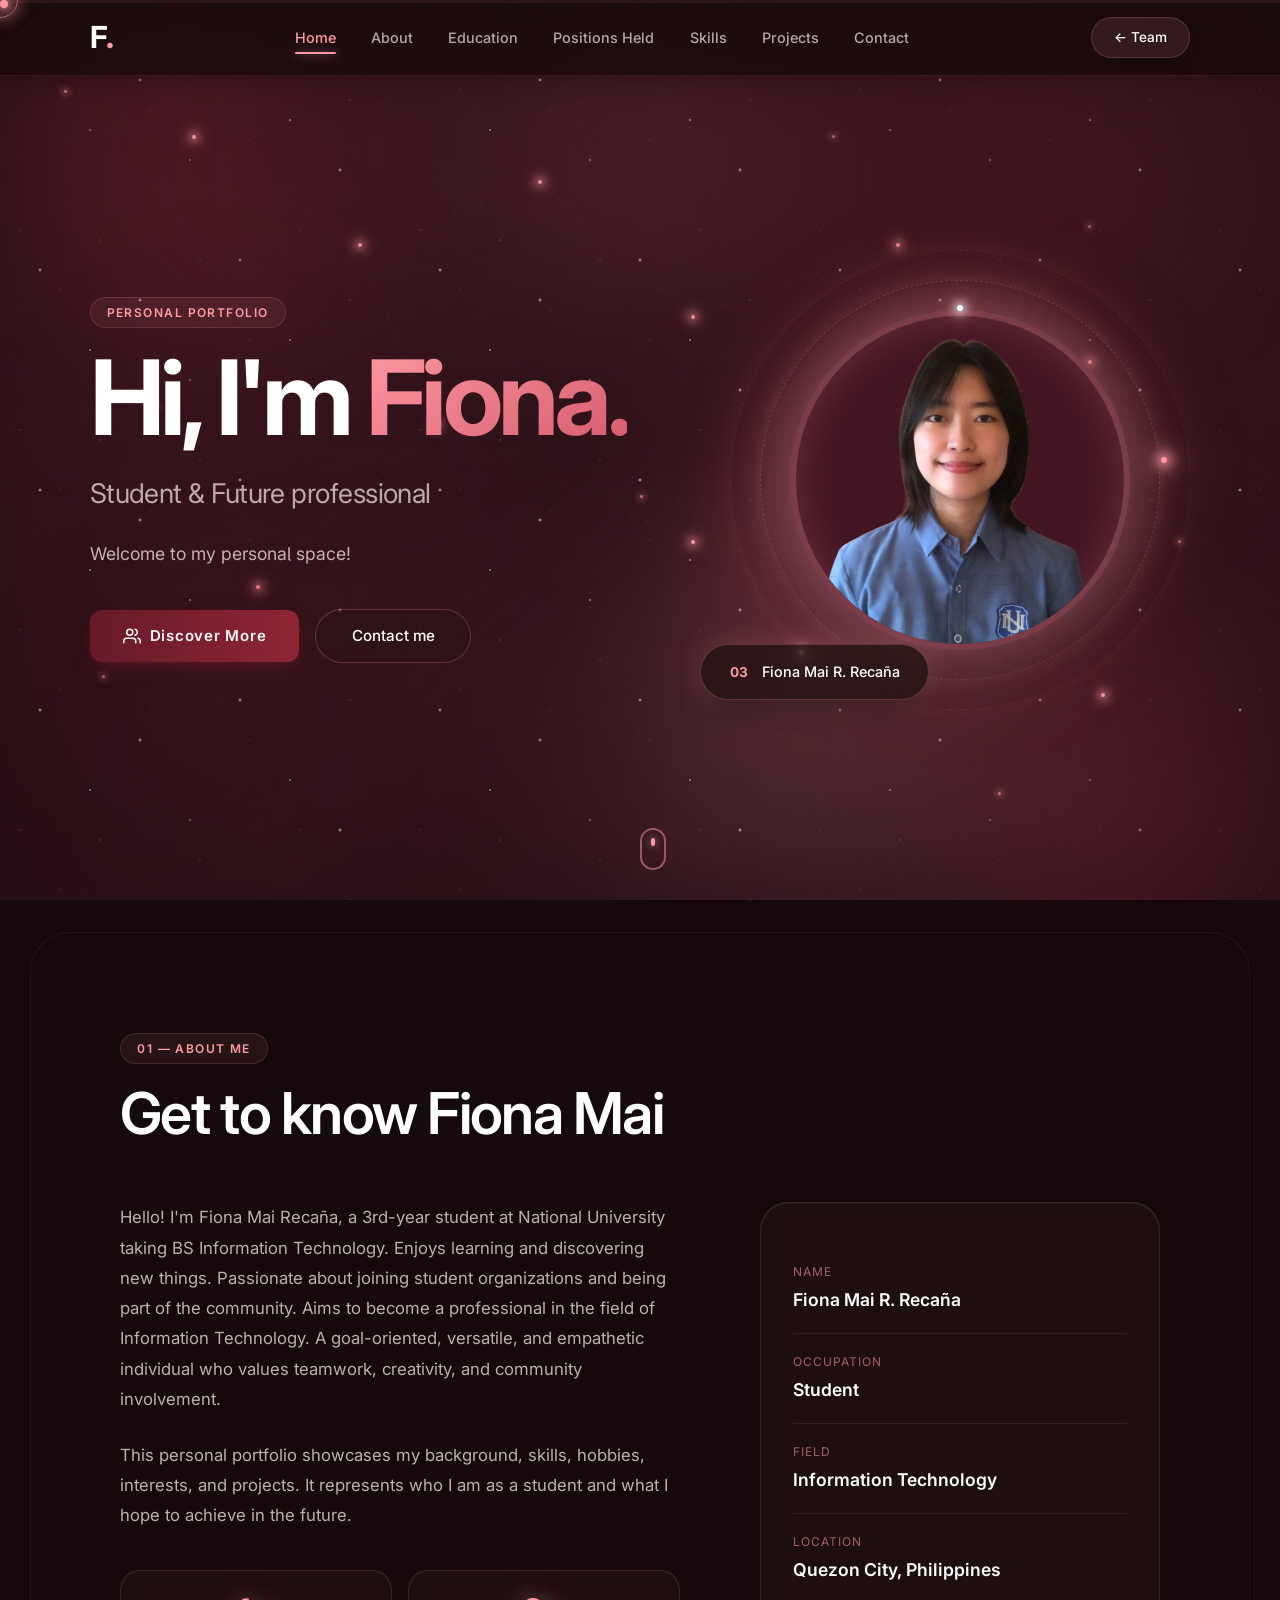
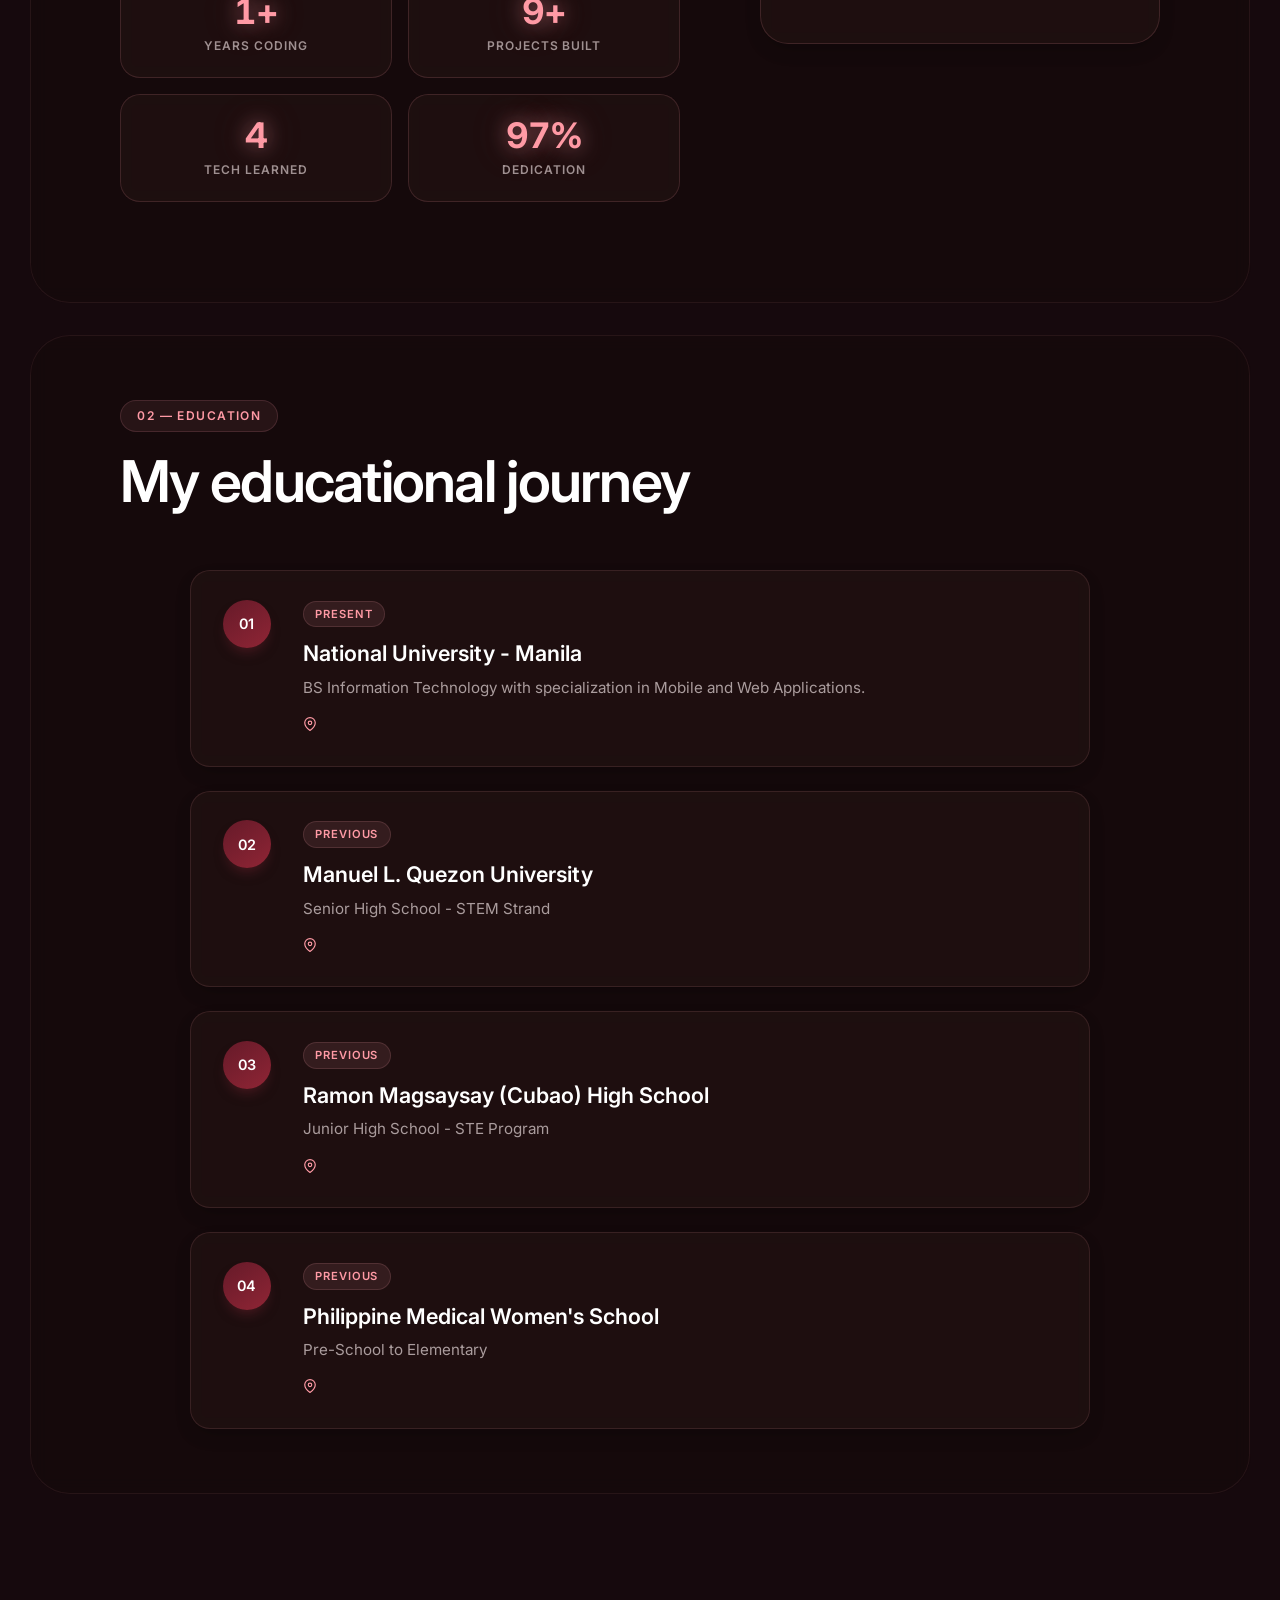
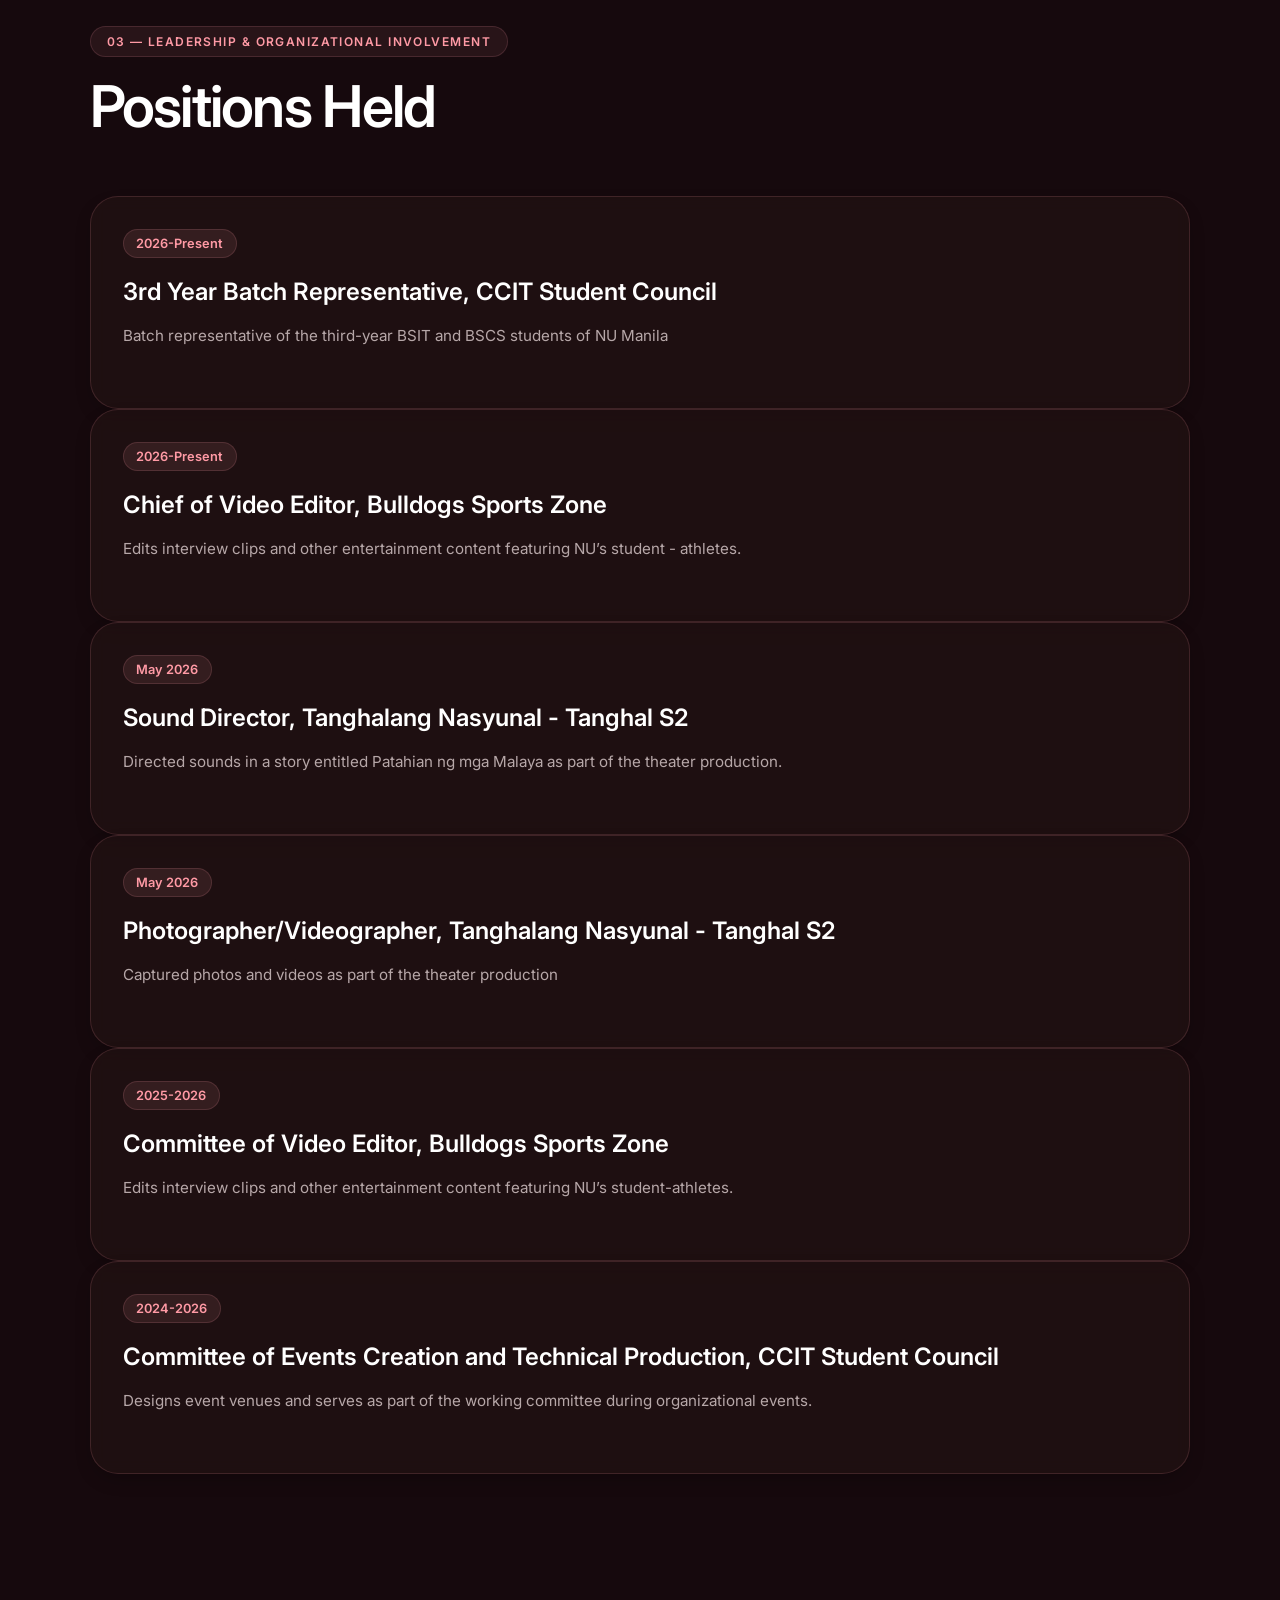
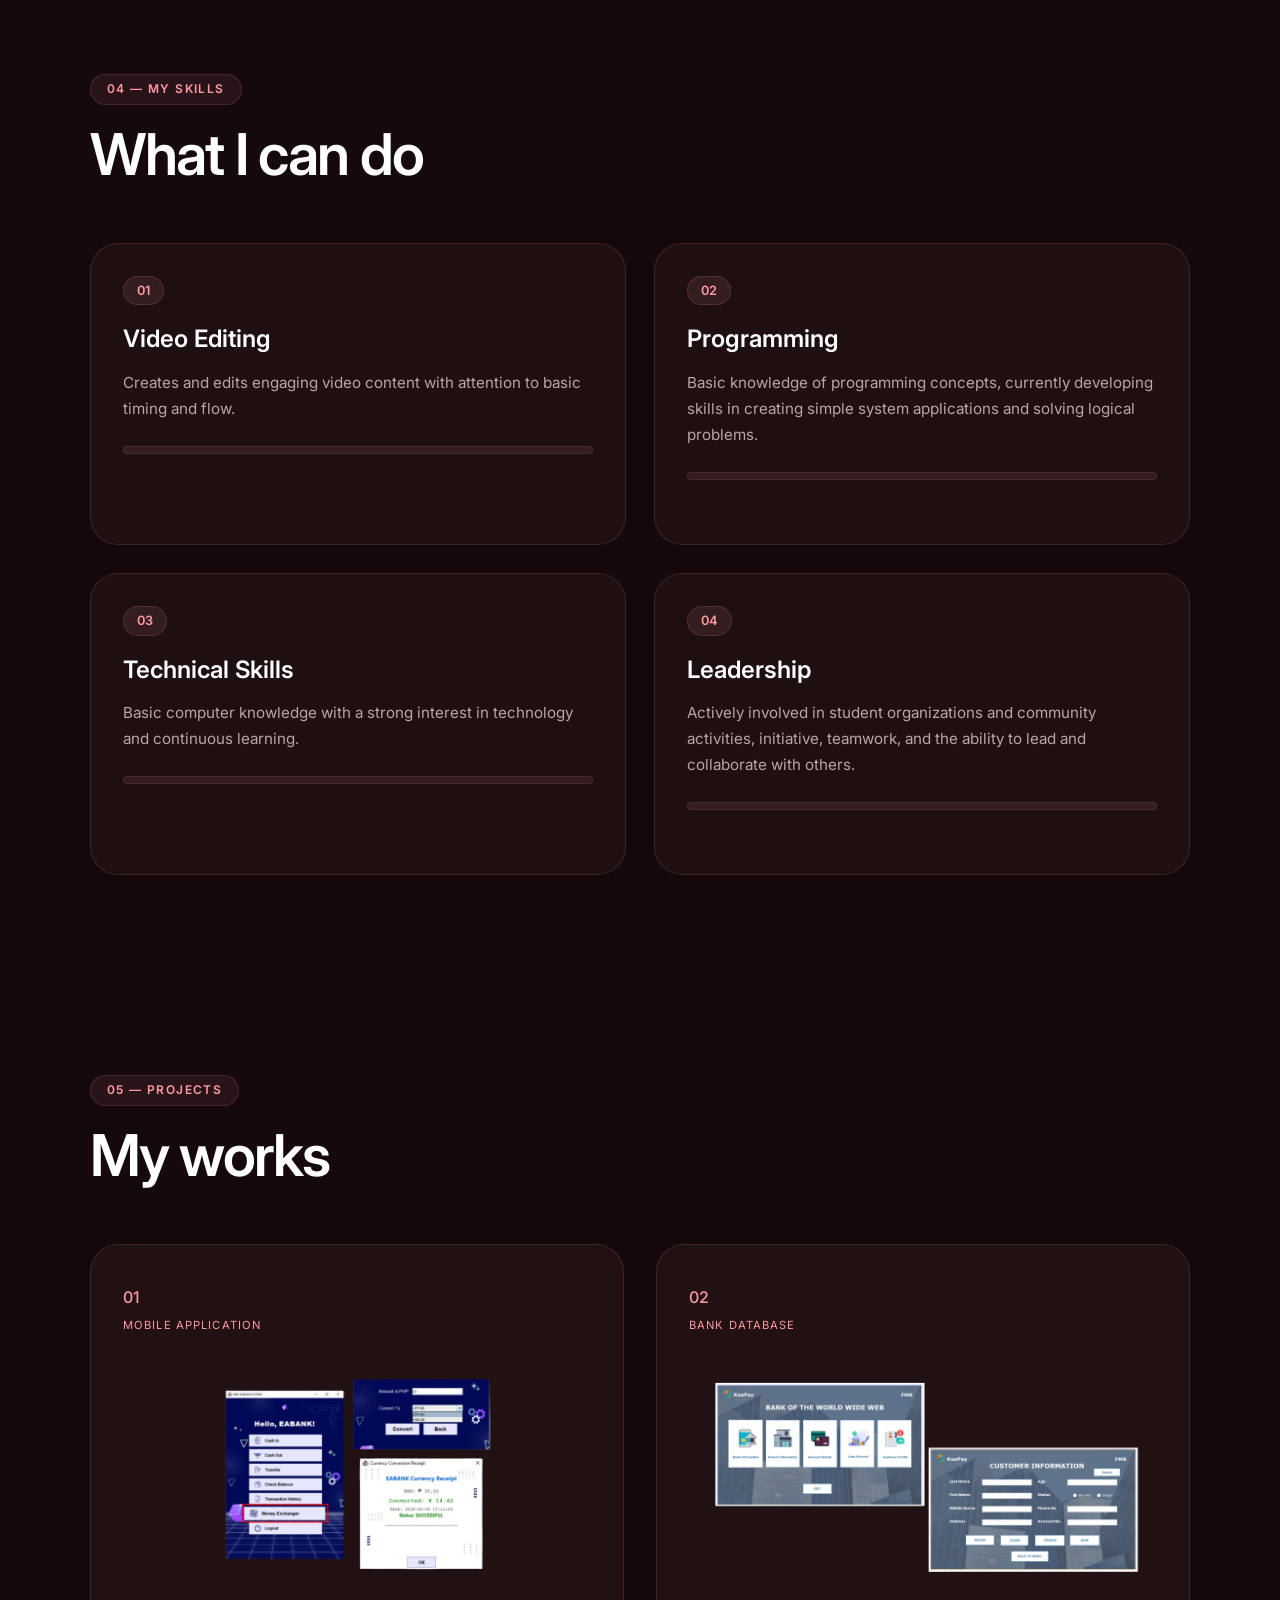
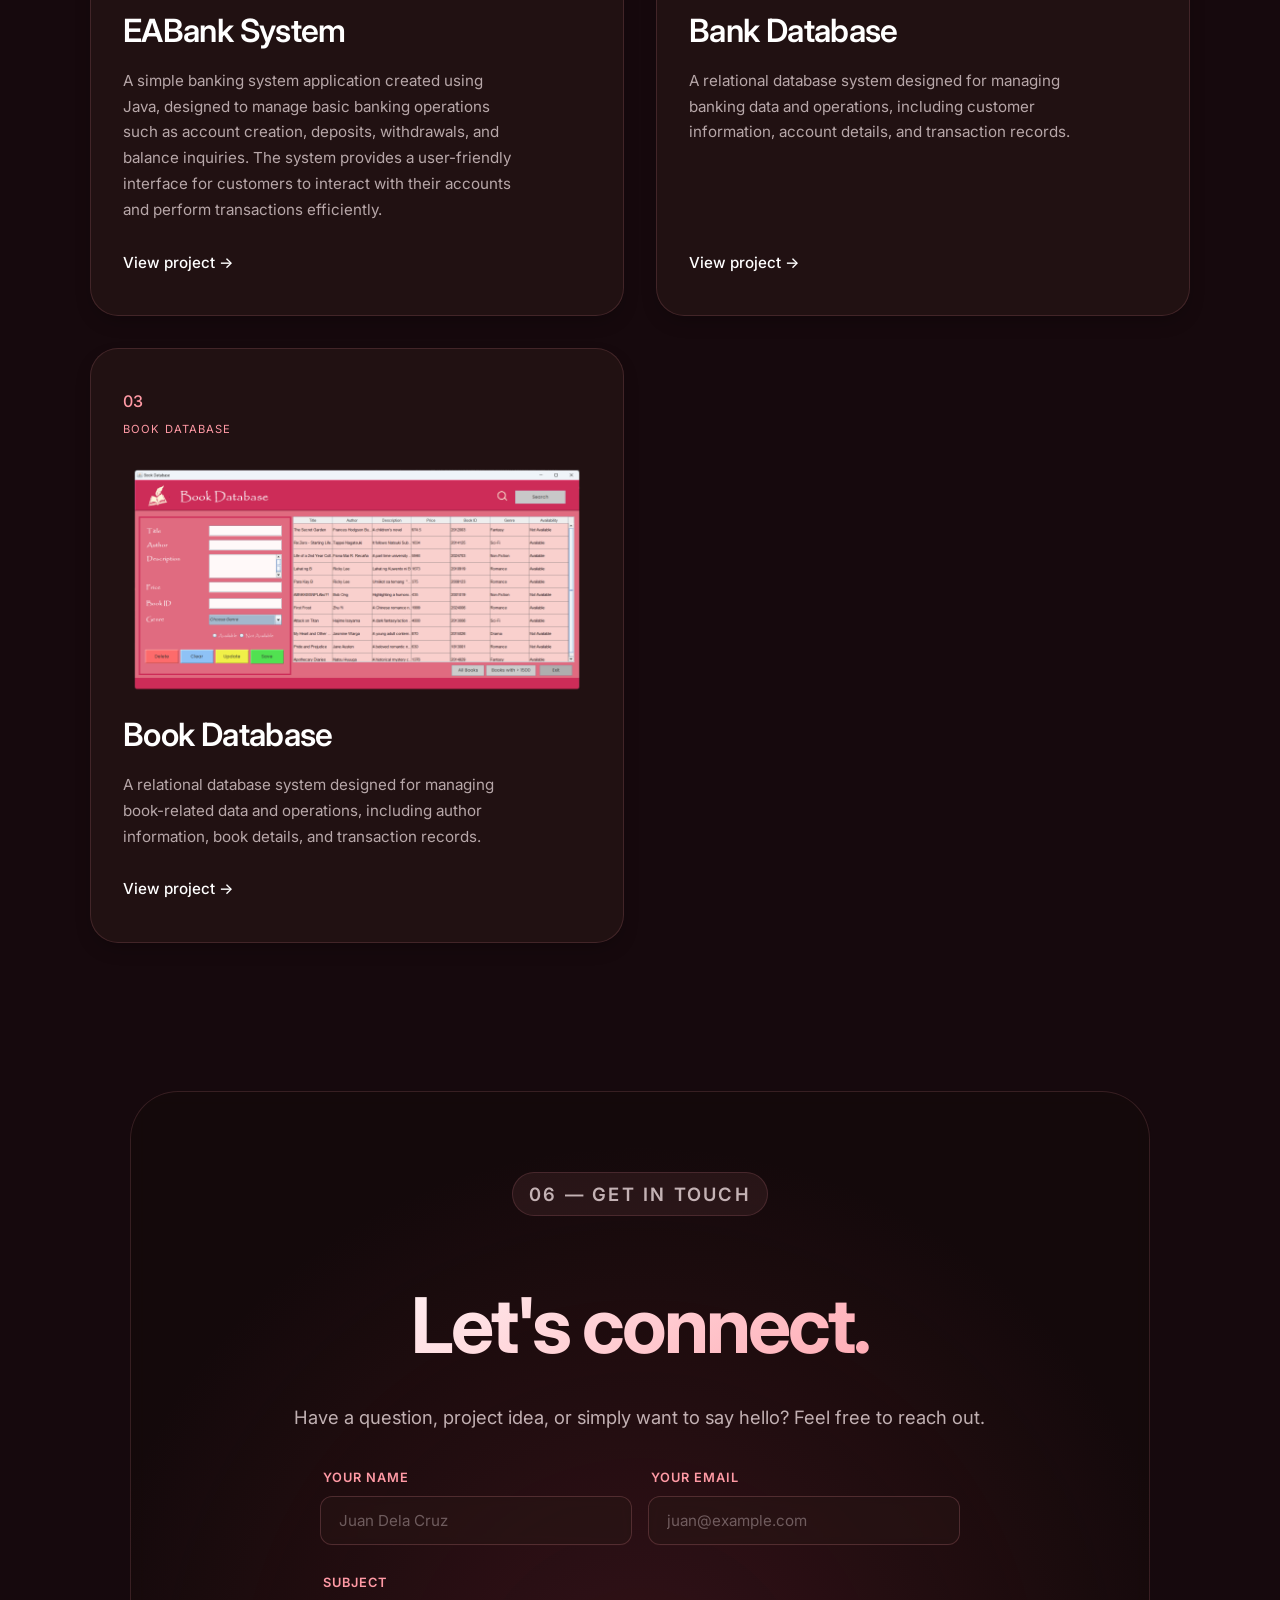
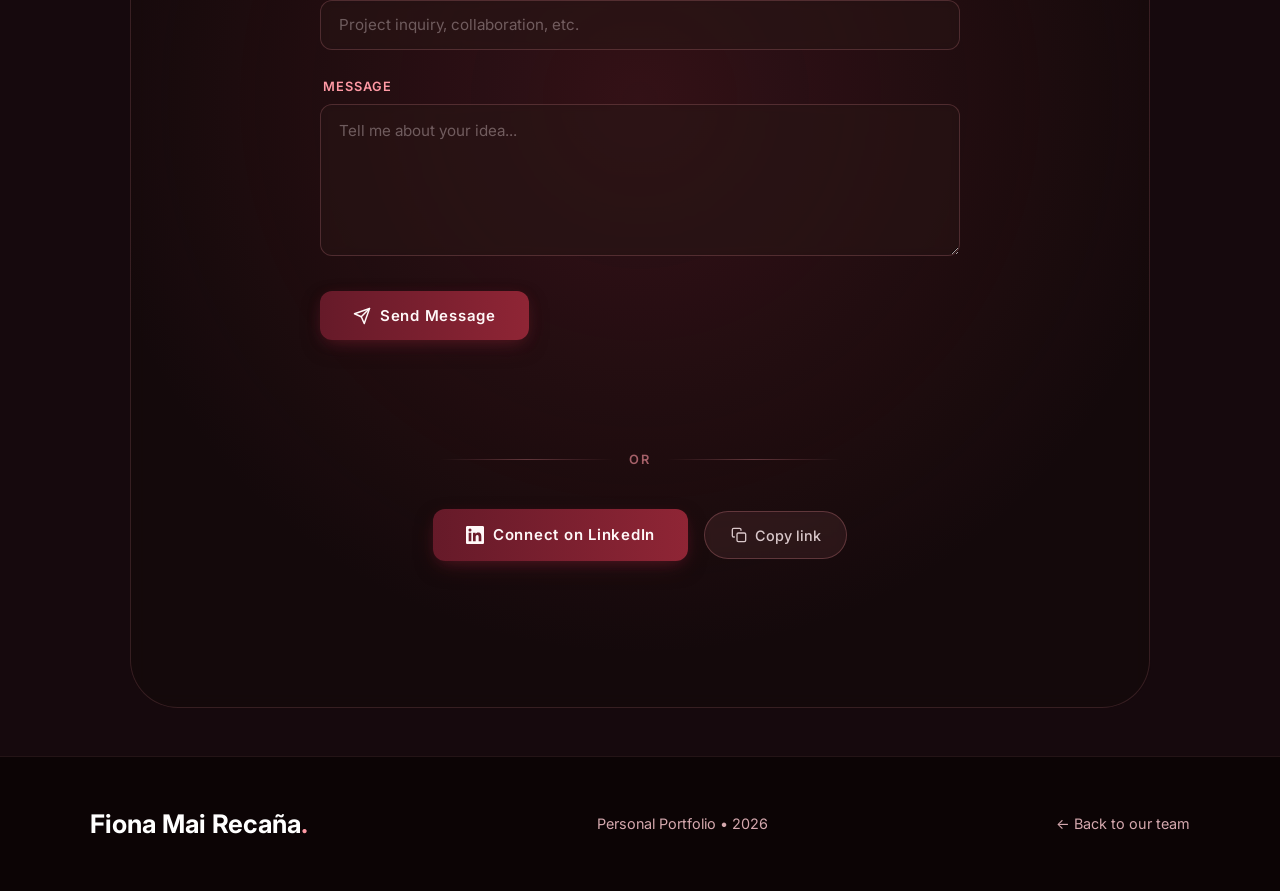
==== Fiona/index.html @ cb2193e5 "Add files via upload" ====
<!DOCTYPE html>
<html lang="en">
<head>
  <meta charset="UTF-8">
  <meta name="viewport" content="width=device-width, initial-scale=1.0">
  <meta name="description" content="Fiona Mai R. Recaña — Student & future professional. Personal portfolio.">
  <link rel="preconnect" href="https://fonts.googleapis.com">
  <link rel="preconnect" href="https://fonts.gstatic.com" crossorigin>
  <link href="https://fonts.googleapis.com/css2?family=Inter:opsz,wght@14..32,300;14..32,400;14..32,500;14..32,600;14..32,700&display=swap" rel="stylesheet">
  <title>Fiona · Cosmic Portfolio</title>
  <link rel="stylesheet" href="style.css">
</head>
<body>

  <!-- ================= LOADING SCREEN ================= -->
  <div class="loader" id="loader" aria-hidden="true">
    <div class="loader-content">
      <div class="loader-planet">
        <div class="loader-ring"></div>
        <div class="loader-ring"></div>
        <div class="loader-dot"></div>
      </div>
      <p class="loader-text">Loading the cosmos...</p>
      <div class="loader-progress">
        <div class="loader-progress-fill"></div>
      </div>
    </div>
  </div>

  <!-- ================= CURSOR TRAIL CANVAS ================= -->
  <canvas class="cursor-trail" id="cursorTrail" aria-hidden="true"></canvas>
  <span class="cursor-dot" aria-hidden="true"></span>
  <span class="cursor-ring" aria-hidden="true"></span>

  <!-- ================= SCROLL PROGRESS BAR ================= -->
  <div class="scroll-progress" aria-hidden="true">
    <div class="scroll-progress-fill"></div>
  </div>

  <!-- ================= COSMIC BACKGROUND ================= -->
  <div class="cosmic-bg" aria-hidden="true">
    <div class="starfield starfield-far"></div>
    <div class="starfield starfield-near"></div>

    <div class="nebula nebula-1"></div>
    <div class="nebula nebula-2"></div>
    <div class="nebula nebula-3"></div>

    <svg class="constellation" viewBox="0 0 1000 800" preserveAspectRatio="none">
      <line x1="150" y1="120" x2="280" y2="220" />
      <line x1="280" y1="220" x2="420" y2="160" />
      <line x1="420" y1="160" x2="540" y2="280" />
      <line x1="540" y1="280" x2="700" y2="220" />
      <line x1="700" y1="220" x2="850" y2="320" />
      <line x1="280" y1="220" x2="340" y2="380" />
      <line x1="340" y1="380" x2="200" y2="520" />
      <line x1="340" y1="380" x2="540" y2="480" />
      <line x1="540" y1="480" x2="720" y2="520" />
      <line x1="720" y1="520" x2="860" y2="620" />
    </svg>

    <span class="constellation-node" style="top: 15%; left: 15%;"></span>
    <span class="constellation-node" style="top: 27%; left: 28%;"></span>
    <span class="constellation-node" style="top: 20%; left: 42%;"></span>
    <span class="constellation-node" style="top: 35%; left: 54%;"></span>
    <span class="constellation-node" style="top: 27%; left: 70%;"></span>
    <span class="constellation-node" style="top: 40%; left: 85%;"></span>
    <span class="constellation-node" style="top: 47%; left: 34%;"></span>
    <span class="constellation-node" style="top: 65%; left: 20%;"></span>
    <span class="constellation-node" style="top: 60%; left: 54%;"></span>
    <span class="constellation-node" style="top: 65%; left: 72%;"></span>
    <span class="constellation-node" style="top: 77%; left: 86%;"></span>

    <span class="cosmic-dust dust-1"></span>
    <span class="cosmic-dust dust-2"></span>
    <span class="cosmic-dust dust-3"></span>
    <span class="cosmic-dust dust-4"></span>
    <span class="cosmic-dust dust-5"></span>
    <span class="cosmic-dust dust-6"></span>
    <span class="cosmic-dust dust-7"></span>
    <span class="cosmic-dust dust-8"></span>

    <div class="shooting-star shooting-1"></div>
    <div class="shooting-star shooting-2"></div>
    <div class="shooting-star shooting-3"></div>

    <div class="aurora aurora-1"></div>
    <div class="aurora aurora-2"></div>
  </div>


  <!-- ================= NAVBAR ================= -->
  <header class="navbar">
    <a href="../index.html" class="logo">F<span>.</span></a>
    <nav>
      <a href="#home" data-section="home">Home</a>
      <a href="#about" data-section="about">About</a>
      <a href="#education" data-section="education">Education</a>
      <a href="#involvement" data-section="involvement">Positions Held</a>
      <a href="#skills" data-section="skills">Skills</a>
      <a href="#projects" data-section="projects">Projects</a>
      <a href="#contact" data-section="contact">Contact</a>
    </nav>
    <a href="../index.html" class="back-button">← Team</a>
  </header>


  <!-- ================= HERO ================= -->
  <section id="home" class="hero">
    <div class="hero-content">
      <p class="eyebrow reveal reveal-delay-1">personal portfolio</p>
      <h1 class="reveal reveal-delay-2">Hi, I'm <span class="gradient-text">Fiona.</span></h1>
      <h2 class="reveal reveal-delay-3">Student &amp; Future professional</h2>
      <p class="intro reveal reveal-delay-4">
        Welcome to my personal space!
      </p>
      <div class="hero-buttons reveal reveal-delay-5">
        <a href="#about" class="cssbuttons-io">
          <svg xmlns="http://www.w3.org/2000/svg" viewBox="0 0 24 24" fill="none" stroke="currentColor" stroke-width="2" stroke-linecap="round" stroke-linejoin="round">
            <path d="M17 21v-2a4 4 0 0 0-4-4H5a4 4 0 0 0-4 4v2"></path>
            <circle cx="9" cy="7" r="4"></circle>
            <path d="M23 21v-2a4 4 0 0 0-3-3.87"></path>
            <path d="M16 3.13a4 4 0 0 1 0 7.75"></path>
          </svg>
          <span>Discover More</span>
        </a>
        <a href="#contact" class="secondary-button">Contact me</a>
      </div>

      <a href="#about" class="scroll-indicator reveal reveal-delay-6" aria-label="Scroll down">
        <span></span>
      </a>
    </div>

    <div class="hero-image reveal reveal-delay-3">
      <div class="cosmic-glow" aria-hidden="true"></div>

      <div class="image-orbit orbit-1"></div>
      <div class="image-orbit orbit-2"></div>

      <div class="orbit-star star-1" aria-hidden="true"></div>
      <div class="orbit-star star-2" aria-hidden="true"></div>
      <div class="orbit-star star-3" aria-hidden="true"></div>

      <div class="image-circle">
        <img src="../images/Fiona.png" alt="Fiona Mai R. Recaña">
      </div>

      <div class="floating-card">
        <span>03</span>
        <p>Fiona Mai R. Recaña</p>
      </div>
    </div>
  </section>


  <!-- ================= ABOUT ================= -->
  <section id="about" class="about">
    <div class="section-heading">
      <p class="eyebrow">01 — about me</p>
      <h2>Get to know Fiona Mai</h2>
    </div>
    <div class="about-grid">
      <div class="about-text">
        <p>
          Hello! I'm Fiona Mai Recaña, a 3rd-year student at National University taking
          BS Information Technology. Enjoys learning and discovering new things. Passionate
          about joining student organizations and being part of the community. Aims to 
          become a professional in the field of Information Technology. A goal-oriented, 
          versatile, and empathetic individual who values teamwork, creativity, and community involvement.

        </p>
        <p>
          This personal portfolio showcases my background, skills,
          hobbies, interests, and projects. It represents who I am as
          a student and what I hope to achieve in the future.
        </p>

        <div class="stats-grid" id="statsGrid">
          <div class="stat-card">
            <!-- FIONA UPDATE MO TO: Years Coding -->
            <div class="stat-number" data-target="2" data-suffix="+">0</div>
            <div class="stat-label">Years Coding</div>
          </div>
          <div class="stat-card">
            <!-- FIONA UPDATE MO TO: Projects Built -->
            <div class="stat-number" data-target="10" data-suffix="+">0</div>
            <div class="stat-label">Projects Built</div>
          </div>
          <div class="stat-card">
            <!-- FIONA UPDATE MO TO: Tech Learned -->
            <div class="stat-number" data-target="5" data-suffix="">0</div>
            <div class="stat-label">Tech Learned</div>
          </div>
          <div class="stat-card">
            <!-- FIONA UPDATE MO TO: Dedication percentage -->
            <div class="stat-number" data-target="100" data-suffix="%">0</div>
            <div class="stat-label">Dedication</div>
          </div>
        </div>
      </div>
      <div class="info-card">
        <div class="info-item">
          <span>Name</span>
          <strong>Fiona Mai R. Recaña</strong>
        </div>
        <div class="info-item">
          <span>Occupation</span>
          <strong>Student</strong>
        </div>
        <div class="info-item">
          <span>Field</span>
          <!-- FIONA UPDATE MO TO: Field/Course (hal. Information Technology) -->
          <strong>Information Technology</strong>
        </div>
        <div class="info-item">
          <span>Location</span>
          <!-- FIONA UPDATE MO TO: Location (hal. Quezon City, Philippines) -->
          <strong>Quezon City, Philippines</strong>
        </div>
      </div>
    </div>
  </section>


  <!-- ================= EDUCATION ================= -->
  <section id="education" class="education">
    <div class="section-heading">
      <p class="eyebrow">02 — education</p>
      <h2>My educational journey</h2>
    </div>

    <div class="timeline">

      <!-- PRESENT — FIONA UPDATE MO TO -->
      <a
        href="#"
        class="timeline-item"
      >
        <div class="timeline-number">01</div>
        <div class="timeline-content">
          <span class="timeline-badge">Present</span>
          <!-- FIONA UPDATE MO TO: Current school name -->
          <h3>National University - Manila</h3>
          <!-- FIONA UPDATE MO TO: Program / Course description -->
          <p>BS Information Technology with specialization in Mobile and Web Applications.</p>
          <span class="timeline-location">
            <svg xmlns="http://www.w3.org/2000/svg" width="14" height="14" viewBox="0 0 24 24" fill="none" stroke="currentColor" stroke-width="2" stroke-linecap="round" stroke-linejoin="round">
              <path d="M21 10c0 7-9 13-9 13s-9-6-9-13a9 9 0 0 1 18 0z"></path>
              <circle cx="12" cy="10" r="3"></circle>
            </svg>
          </span>
        </div>
      </a>

      <!-- PREVIOUS — FIONA UPDATE MO TO -->
      <a
        href="#"
        class="timeline-item"
      >
        <div class="timeline-number">02</div>
        <div class="timeline-content">
          <span class="timeline-badge">Previous</span>
          <!-- FIONA UPDATE MO TO: Previous school name -->
          <h3>Manuel L. Quezon University</h3>
          <!-- FIONA UPDATE MO TO: Previous education description -->
          <p>Senior High School - STEM Strand</p>
          <span class="timeline-location">
            <svg xmlns="http://www.w3.org/2000/svg" width="14" height="14" viewBox="0 0 24 24" fill="none" stroke="currentColor" stroke-width="2" stroke-linecap="round" stroke-linejoin="round">
              <path d="M21 10c0 7-9 13-9 13s-9-6-9-13a9 9 0 0 1 18 0z"></path>
              <circle cx="12" cy="10" r="3"></circle>
            </svg>
          </span>
        </div>
      </a>

      <a
        href="#"
        class="timeline-item"
      >
        <div class="timeline-number">03</div>
        <div class="timeline-content">
          <span class="timeline-badge">Previous</span>
          <!-- FIONA UPDATE MO TO: Current school name -->
          <h3>Ramon Magsaysay (Cubao) High School</h3>
          <!-- FIONA UPDATE MO TO: Program / Course description -->
          <p>Junior High School - STE Program</p>
          <span class="timeline-location">
            <svg xmlns="http://www.w3.org/2000/svg" width="14" height="14" viewBox="0 0 24 24" fill="none" stroke="currentColor" stroke-width="2" stroke-linecap="round" stroke-linejoin="round">
              <path d="M21 10c0 7-9 13-9 13s-9-6-9-13a9 9 0 0 1 18 0z"></path>
              <circle cx="12" cy="10" r="3"></circle>
            </svg>
          </span>
        </div>
      </a>

      <a
        href="#"
        class="timeline-item"
      >
        <div class="timeline-number">04</div>
        <div class="timeline-content">
          <span class="timeline-badge">Previous</span>
          <!-- FIONA UPDATE MO TO: Current school name -->
          <h3>Philippine Medical Women's School</h3>
          <!-- FIONA UPDATE MO TO: Program / Course description -->
          <p>Pre-School to Elementary</p>
          <span class="timeline-location">
            <svg xmlns="http://www.w3.org/2000/svg" width="14" height="14" viewBox="0 0 24 24" fill="none" stroke="currentColor" stroke-width="2" stroke-linecap="round" stroke-linejoin="round">
              <path d="M21 10c0 7-9 13-9 13s-9-6-9-13a9 9 0 0 1 18 0z"></path>
              <circle cx="12" cy="10" r="3"></circle>
            </svg>
          </span>
        </div>
      </a>

    </div>
  </section>


  <!-- ================= SKILLS ================= -->
  <section id="involvement" class="involvement">
    <div class="section-heading">
      <p class="eyebrow">03 — leadership & organizational involvement</p>
      <h2>Positions Held</h2>
    </div>
    <div class="involvement-grid">

      <!-- FIONA UPDATE MO TO: Skill 1 + percentage -->
      <div class="skill-card" style="--level: 80%;">
        <span>2026-Present</span>
        <h3>3rd Year Batch Representative, CCIT Student Council</h3>
        <p>Batch representative of the third-year BSIT and BSCS  students of NU Manila</p>

      </div>

      <!-- FIONA UPDATE MO TO: Skill 2 + percentage -->
      <div class="skill-card" style="--level: 75%;">
        <span>2026-Present</span>
        <h3>Chief of Video Editor, Bulldogs Sports Zone</h3>
        <p>Edits interview clips and other entertainment content featuring NU’s student - athletes. </p>

      </div>

      <!-- FIONA UPDATE MO TO: Skill 3 + percentage -->
      <div class="skill-card" style="--level: 85%;">
        <span>May 2026</span>
        <h3>Sound Director, Tanghalang Nasyunal - Tanghal S2</h3>
        <p>Directed sounds in a story entitled Patahian ng mga Malaya as part of the theater production.</p>

      </div>

      <!-- FIONA UPDATE MO TO: Skill 4 + percentage -->
      <div class="skill-card" style="--level: 88%;">
        <span>May 2026</span>
        <h3>Photographer/Videographer, Tanghalang Nasyunal - Tanghal S2</h3>
        <p>Captured photos and videos as part of the theater production</p>

      </div>

      <div class="skill-card" style="--level: 88%;">
        <span>2025-2026</span>
        <h3>Committee of Video Editor, Bulldogs Sports Zone</h3>
        <p>Edits interview clips and other entertainment content featuring NU’s student-athletes.</p>

      </div>
      
      <div class="skill-card" style="--level: 88%;">
        <span>2024-2026</span>
        <h3>Committee of Events Creation and Technical Production, CCIT Student Council</h3>
        <p>Designs event venues and serves as part of the working committee during organizational events.</p>

      </div>

    </div>
  </section>

  <!-- ================= SKILLS ================= -->
  <section id="skills" class="skills">
    <div class="section-heading">
      <p class="eyebrow">04 — my skills</p>
      <h2>What I can do</h2>
    </div>
    <div class="skills-grid">

      <div class="skill-card" style="--level: 80%;">
        <span>01</span>
        <h3>Video Editing</h3>
        <p>Creates and edits engaging video content with attention to basic timing and flow.</p>
        <div class="progress"><div class="progress-fill"></div></div>
        <small class="progress-label">80%</small>
      </div>

      <div class="skill-card" style="--level: 70%;">
        <span>02</span>
        <h3>Programming</h3>
        <p>Basic knowledge of programming concepts, currently developing skills in creating simple system applications and solving logical problems.</p>
        <div class="progress"><div class="progress-fill"></div></div>
        <small class="progress-label">70%</small>
      </div>

      <div class="skill-card" style="--level: 90%;">
        <span>03</span>
        <h3>Technical Skills</h3>
        <p>Basic computer knowledge with a strong interest in technology and continuous learning.</p>
        <div class="progress"><div class="progress-fill"></div></div>
        <small class="progress-label">90%</small>
      </div>

      <div class="skill-card" style="--level: 70%;">
        <span>04</span>
        <h3>Leadership</h3>
        <p>Actively involved in student organizations and community activities, initiative, teamwork, and the ability to lead and collaborate with others.</p>
        <div class="progress"><div class="progress-fill"></div></div>
        <small class="progress-label">70%</small>
      </div>

    </div>
  </section>


  <!-- ================= PROJECTS ================= -->
  <section id="projects" class="projects">
    <div class="section-heading">
      <p class="eyebrow">05 — projects</p>
      <h2>My works</h2>
    </div>
    <div class="projects-grid">

      <!-- FIONA UPDATE MO TO: Project 1 -->
      <article class="project-card">
        <div>
          <div class="project-number">01</div>      
          <span>Mobile Application</span>
          <img src="../images/eabank.png" alt="EAbank System" class="project-image">
          <h3>EABank System</h3>
          <p>A simple banking system application created using Java,
             designed to manage basic banking operations such as account 
             creation, deposits, withdrawals, and balance inquiries. 
             The system provides a user-friendly interface for customers 
             to interact with their accounts and perform transactions 
             efficiently.</p>
        </div>
        <a href="https://github.com/rcndomai/EABANK.git" class="project-link">View project →</a> 
  
      </article>

      <!-- FIONA UPDATE MO TO: Project 2 -->
      <article class="project-card">
        <div>
          <div class="project-number">02</div>
          <span>Bank Database</span>
          <img src="../images/bankdb.png" alt="Bank Database" class="project-image">
          <h3>Bank Database</h3>
          <p>A relational database system designed for managing banking data and 
            operations, including customer information, account details, 
            and transaction records.</p>
        </div>
        <a href="https://github.com/rcndomai/CTFDMBSL---UI-BANKDB.git" class="project-link">View project →</a>
      </article>

      <!-- FIONA UPDATE MO TO: Project 3 -->
      <article class="project-card">
        <div>
          <div class="project-number">03</div>
          <span>Book Database</span>
          <img src="../images/bookdb.png" alt="Book Database" class="project-image">
          <h3>Book Database</h3>
          <p>A relational database system designed for managing book-related data and 
            operations, including author information, book details, 
            and transaction records.</p>
        </div>
        <a href="https://github.com/rcndomai/CTFDMBSL-BookDatabaseCRUD.git" class="project-link">View project →</a>
      </article>

    </div>
  </section>


  <!-- ================= CONTACT ================= -->
  <section id="contact" class="contact">
    <div class="contact-content">
      <p class="eyebrow">06 — get in touch</p>
      <h2>Let's connect.</h2>
      <p>Have a question, project idea, or simply want to say hello? Feel free to reach out.</p>

      <form class="contact-form" id="contactForm" novalidate>
        <div class="form-row">
          <div class="form-group">
            <label for="name">Your Name</label>
            <input type="text" id="name" name="name" placeholder="Juan Dela Cruz" autocomplete="name" required>
            <span class="form-error" data-error-for="name"></span>
          </div>
          <div class="form-group">
            <label for="email">Your Email</label>
            <input type="email" id="email" name="email" placeholder="juan@example.com" autocomplete="email" required>
            <span class="form-error" data-error-for="email"></span>
          </div>
        </div>

        <div class="form-group">
          <label for="subject">Subject</label>
          <input type="text" id="subject" name="subject" placeholder="Project inquiry, collaboration, etc." required>
          <span class="form-error" data-error-for="subject"></span>
        </div>

        <div class="form-group">
          <label for="message">Message</label>
          <textarea id="message" name="message" rows="5" placeholder="Tell me about your idea..." required></textarea>
          <span class="form-error" data-error-for="message"></span>
        </div>

        <button type="submit" class="cssbuttons-io" id="submitBtn">
          <svg xmlns="http://www.w3.org/2000/svg" viewBox="0 0 24 24" fill="none" stroke="currentColor" stroke-width="2" stroke-linecap="round" stroke-linejoin="round">
            <line x1="22" y1="2" x2="11" y2="13"></line>
            <polygon points="22 2 15 22 11 13 2 9 22 2"></polygon>
          </svg>
          <span>Send Message</span>
        </button>

        <div class="form-success" id="formSuccess" role="status" aria-live="polite">
          <svg xmlns="http://www.w3.org/2000/svg" width="20" height="20" viewBox="0 0 24 24" fill="none" stroke="currentColor" stroke-width="2.5" stroke-linecap="round" stroke-linejoin="round">
            <path d="M22 11.08V12a10 10 0 1 1-5.93-9.14"></path>
            <polyline points="22 4 12 14.01 9 11.01"></polyline>
          </svg>
          <span>Message sent successfully! I'll get back to you soon.</span>
        </div>
      </form>

      <div class="contact-divider">
        <span>or</span>
      </div>

      <div class="contact-actions">
        <!-- FIONA UPDATE MO TO: LinkedIn URL -->
        <a href="#" class="cssbuttons-io" target="_blank" rel="noopener noreferrer">
          <svg xmlns="http://www.w3.org/2000/svg" viewBox="0 0 24 24" fill="currentColor" width="1.2em" height="1.2em">
            <path d="M20.447 20.452h-3.554v-5.569c0-1.328-.027-3.037-1.852-3.037-1.853 0-2.136 1.445-2.136 2.939v5.667H9.351V9h3.414v1.561h.046c.477-.9 1.637-1.85 3.37-1.85 3.601 0 4.267 2.37 4.267 5.455v6.286zM5.337 7.433a2.062 2.062 0 01-2.063-2.065 2.064 2.064 0 112.063 2.065zm1.782 13.019H3.555V9h3.564v11.452zM22.225 0H1.771C.792 0 0 .774 0 1.729v20.542C0 23.227.792 24 1.771 24h20.451C23.2 24 24 23.227 24 22.271V1.729C24 .774 23.2 0 22.222 0h.003z"/>
          </svg>
          <span>Connect on LinkedIn</span>
        </a>
        <!-- FIONA UPDATE MO TO: Copy link data (LinkedIn URL) -->
        <button class="copy-link" data-copy="#" type="button">
          <svg xmlns="http://www.w3.org/2000/svg" width="16" height="16" viewBox="0 0 24 24" fill="none" stroke="currentColor" stroke-width="2" stroke-linecap="round" stroke-linejoin="round">
            <rect x="9" y="9" width="13" height="13" rx="2" ry="2"></rect>
            <path d="M5 15H4a2 2 0 0 1-2-2V4a2 2 0 0 1 2-2h9a2 2 0 0 1 2 2v1"></path>
          </svg>
          <span>Copy link</span>
        </button>
      </div>

      <div class="copy-notification" role="status" aria-live="polite">
        <span>✓ Link copied to clipboard!</span>
      </div>
    </div>
  </section>


  <!-- ================= FOOTER ================= -->
  <footer>
    <div><strong>Fiona Mai Recaña<span>.</span></strong></div>
    <p>Personal Portfolio • 2026</p>
    <a href="../index.html">← Back to our team</a>
  </footer>


  <!-- ================= BACK TO TOP BUTTON ================= -->
  <button class="back-to-top" aria-label="Back to top" type="button">
    <svg xmlns="http://www.w3.org/2000/svg" width="20" height="20" viewBox="0 0 24 24" fill="none" stroke="currentColor" stroke-width="2.5" stroke-linecap="round" stroke-linejoin="round">
      <polyline points="18 15 12 9 6 15"></polyline>
    </svg>
  </button>


  <!-- ================= SCRIPTS ================= -->
  <script>
    /* ============ 0. CUSTOM CURSOR ============ */
    (function () {
      const dot = document.querySelector('.cursor-dot');
      const ring = document.querySelector('.cursor-ring');
      if (!dot || !ring) return;

      const hasHover = window.matchMedia('(hover: hover) and (pointer: fine)').matches;
      if (!hasHover) {
        dot.style.display = 'none';
        ring.style.display = 'none';
        return;
      }

      let mouseX = 0;
      let mouseY = 0;
      let ringX = 0;
      let ringY = 0;

      document.addEventListener('mousemove', function (event) {
        mouseX = event.clientX;
        mouseY = event.clientY;
        dot.style.transform = `translate(${mouseX}px, ${mouseY}px) translate(-50%, -50%)`;
      });

      function animateRing() {
        ringX += (mouseX - ringX) * 0.15;
        ringY += (mouseY - ringY) * 0.15;
        ring.style.transform = `translate(${ringX}px, ${ringY}px) translate(-50%, -50%)`;
        requestAnimationFrame(animateRing);
      }
      animateRing();

      document.querySelectorAll('a, button, section, footer, .info-card, .timeline-item, .skill-card, .hobby, .project-card, .stat-card, input, textarea, .copy-link').forEach(function (element) {
        element.addEventListener('mouseenter', function () {
          dot.classList.add('cursor-hover');
          ring.classList.add('cursor-hover');
        });

        element.addEventListener('mouseleave', function () {
          dot.classList.remove('cursor-hover');
          ring.classList.remove('cursor-hover');
        });
      });

      document.addEventListener('mouseleave', function () {
        dot.style.opacity = '0';
        ring.style.opacity = '0';
      });

      document.addEventListener('mouseenter', function () {
        dot.style.opacity = '1';
        ring.style.opacity = '1';
      });

      document.addEventListener('mousedown', function () {
        ring.classList.add('cursor-click');
        dot.classList.add('cursor-click');
      });

      document.addEventListener('mouseup', function () {
        ring.classList.remove('cursor-click');
        dot.classList.remove('cursor-click');
      });
    })();

    /* ============ 0. LOADING SCREEN ============ */
    (function () {
      const loader = document.getElementById('loader');
      if (!loader) return;

      const startTime = Date.now();

      window.addEventListener('load', function () {
        const elapsed = Date.now() - startTime;
        const remaining = Math.max(0, 1200 - elapsed);

        setTimeout(function () {
          loader.classList.add('loaded');
          document.body.classList.add('loaded');

          setTimeout(function () {
            loader.style.display = 'none';
          }, 800);
        }, remaining);
      });

      setTimeout(function () {
        if (!loader.classList.contains('loaded')) {
          loader.classList.add('loaded');
          document.body.classList.add('loaded');
          setTimeout(function () {
            loader.style.display = 'none';
          }, 800);
        }
      }, 4000);
    })();


    /* ============ 1. CURSOR TRAIL (cosmic line) ============ */
    (function () {
      const canvas = document.getElementById('cursorTrail');
      if (!canvas) return;

      const hasHover = window.matchMedia('(hover: hover) and (pointer: fine)').matches;
      if (!hasHover) {
        canvas.style.display = 'none';
        return;
      }

      const ctx = canvas.getContext('2d');
      let width = 0;
      let height = 0;
      let dpr = window.devicePixelRatio || 1;

      function resize() {
        width = window.innerWidth;
        height = window.innerHeight;
        canvas.width = width * dpr;
        canvas.height = height * dpr;
        canvas.style.width = width + 'px';
        canvas.style.height = height + 'px';
        ctx.scale(dpr, dpr);
      }
      resize();
      window.addEventListener('resize', resize);

      const trail = [];
      const MAX_LENGTH = 30;
      const FADE_SPEED = 0.03;

      let mouseX = 0;
      let mouseY = 0;
      let lastMouseX = 0;
      let lastMouseY = 0;

      document.addEventListener('mousemove', function (e) {
        mouseX = e.clientX;
        mouseY = e.clientY;

        const dx = mouseX - lastMouseX;
        const dy = mouseY - lastMouseY;
        const dist = Math.sqrt(dx * dx + dy * dy);

        if (dist > 2) {
          trail.push({
            x: mouseX,
            y: mouseY,
            life: 1,
            size: Math.min(6, 2 + dist * 0.15)
          });

          if (trail.length > MAX_LENGTH) {
            trail.shift();
          }

          lastMouseX = mouseX;
          lastMouseY = mouseY;
        }
      });

      function draw() {
        ctx.clearRect(0, 0, width, height);

        for (let i = trail.length - 1; i >= 0; i--) {
          const point = trail[i];
          point.life -= FADE_SPEED;

          if (point.life <= 0) {
            trail.splice(i, 1);
            continue;
          }

          const alpha = point.life;
          const size = point.size * point.life;

          const gradient = ctx.createRadialGradient(
            point.x, point.y, 0,
            point.x, point.y, size * 3
          );
          gradient.addColorStop(0, `rgba(255, 77, 90, ${alpha * 0.9})`);
          gradient.addColorStop(0.4, `rgba(220, 30, 45, ${alpha * 0.5})`);
          gradient.addColorStop(1, 'rgba(170, 15, 30, 0)');

          ctx.beginPath();
          ctx.fillStyle = gradient;
          ctx.arc(point.x, point.y, size * 3, 0, Math.PI * 2);
          ctx.fill();

          ctx.beginPath();
          ctx.fillStyle = `rgba(255, 255, 255, ${alpha * 0.8})`;
          ctx.arc(point.x, point.y, size * 0.6, 0, Math.PI * 2);
          ctx.fill();
        }

        if (trail.length > 1) {
          ctx.beginPath();
          ctx.moveTo(trail[0].x, trail[0].y);

          for (let i = 1; i < trail.length; i++) {
            const p = trail[i];
            const prev = trail[i - 1];
            const midX = (p.x + prev.x) / 2;
            const midY = (p.y + prev.y) / 2;
            ctx.quadraticCurveTo(prev.x, prev.y, midX, midY);
          }

          const last = trail[trail.length - 1];
          const first = trail[0];
          const lineGradient = ctx.createLinearGradient(
            first.x, first.y, last.x, last.y
          );
          lineGradient.addColorStop(0, 'rgba(255, 77, 90, 0)');
          lineGradient.addColorStop(0.5, 'rgba(255, 77, 90, 0.3)');
          lineGradient.addColorStop(1, 'rgba(255, 77, 90, 0)');

          ctx.strokeStyle = lineGradient;
          ctx.lineWidth = 1.5;
          ctx.lineCap = 'round';
          ctx.stroke();
        }

        requestAnimationFrame(draw);
      }

      draw();
    })();


    /* ============ 2. NAVBAR AUTO-HIDE ============ */
    (function () {
      const navbar = document.querySelector('.navbar');
      if (!navbar) return;

      let lastScrollY = window.scrollY;
      let isHoveringTop = false;
      let ticking = false;
      const SCROLL_THRESHOLD = 80;

      document.addEventListener('mousemove', function (e) {
        const isInTopZone = e.clientY < 100;
        if (isInTopZone !== isHoveringTop) {
          isHoveringTop = isInTopZone;
          updateNavbar();
        }
      });

      window.addEventListener('scroll', function () {
        if (!ticking) {
          window.requestAnimationFrame(function () {
            updateNavbar();
            ticking = false;
          });
          ticking = true;
        }
      });

      function updateNavbar() {
        const currentScrollY = window.scrollY;

        if (currentScrollY < SCROLL_THRESHOLD) {
          navbar.classList.remove('navbar-hidden');
          lastScrollY = currentScrollY;
          return;
        }

        if (isHoveringTop) {
          navbar.classList.remove('navbar-hidden');
          lastScrollY = currentScrollY;
          return;
        }

        if (currentScrollY > lastScrollY) {
          navbar.classList.add('navbar-hidden');
        } else {
          navbar.classList.remove('navbar-hidden');
        }

        lastScrollY = currentScrollY;
      }
    })();


    /* ============ 3. SCROLL PROGRESS BAR ============ */
    (function () {
      const progressFill = document.querySelector('.scroll-progress-fill');
      if (!progressFill) return;

      let ticking = false;

      function updateProgress() {
        const scrollTop = window.scrollY;
        const docHeight = document.documentElement.scrollHeight - window.innerHeight;
        const percent = docHeight > 0 ? (scrollTop / docHeight) * 100 : 0;
        progressFill.style.width = percent + '%';
        ticking = false;
      }

      window.addEventListener('scroll', function () {
        if (!ticking) {
          window.requestAnimationFrame(updateProgress);
          ticking = true;
        }
      });

      updateProgress();
    })();


    /* ============ 4. ACTIVE SECTION HIGHLIGHT ============ */
    (function () {
      const navLinks = document.querySelectorAll('.navbar nav a[data-section]');
      const sections = document.querySelectorAll('section[id]');
      if (!navLinks.length || !sections.length) return;

      const observer = new IntersectionObserver(function (entries) {
        entries.forEach(function (entry) {
          if (entry.isIntersecting) {
            const id = entry.target.getAttribute('id');
            navLinks.forEach(function (link) {
              link.classList.toggle('active', link.dataset.section === id);
            });
          }
        });
      }, {
        rootMargin: '-45% 0px -45% 0px',
        threshold: 0
      });

      sections.forEach(function (section) {
        observer.observe(section);
      });
    })();


    /* ============ 5. BACK TO TOP BUTTON ============ */
    (function () {
      const btn = document.querySelector('.back-to-top');
      if (!btn) return;

      let ticking = false;

      function toggleBtn() {
        if (window.scrollY > 500) {
          btn.classList.add('visible');
        } else {
          btn.classList.remove('visible');
        }
        ticking = false;
      }

      window.addEventListener('scroll', function () {
        if (!ticking) {
          window.requestAnimationFrame(toggleBtn);
          ticking = true;
        }
      });

      btn.addEventListener('click', function () {
        window.scrollTo({ top: 0, behavior: 'smooth' });
      });

      toggleBtn();
    })();


    /* ============ 6. COPY TO CLIPBOARD ============ */
    (function () {
      const copyBtn = document.querySelector('.copy-link');
      const notification = document.querySelector('.copy-notification');
      if (!copyBtn || !notification) return;

      let hideTimer;

      copyBtn.addEventListener('click', function () {
        const text = copyBtn.dataset.copy;

        if (!text || text === '#') return;

        navigator.clipboard.writeText(text).then(function () {
          copyBtn.classList.add('copied');
          notification.classList.add('show');

          clearTimeout(hideTimer);
          hideTimer = setTimeout(function () {
            copyBtn.classList.remove('copied');
            notification.classList.remove('show');
          }, 2200);
        }).catch(function (err) {
          console.error('Copy failed:', err);
        });
      });
    })();


    /* ============ 7. ANIMATED STATS COUNTER ============ */
    (function () {
      const statsGrid = document.getElementById('statsGrid');
      if (!statsGrid) return;

      const statNumbers = statsGrid.querySelectorAll('.stat-number');
      let started = false;

      function animateCounter(el) {
        const target = parseInt(el.dataset.target, 10);
        const suffix = el.dataset.suffix || '';
        const duration = 1800;
        const startTime = performance.now();

        function update(now) {
          const elapsed = now - startTime;
          const progress = Math.min(elapsed / duration, 1);

          const eased = 1 - Math.pow(1 - progress, 3);
          const current = Math.floor(eased * target);

          el.textContent = current + suffix;

          if (progress < 1) {
            requestAnimationFrame(update);
          } else {
            el.textContent = target + suffix;
          }
        }

        requestAnimationFrame(update);
      }

      const observer = new IntersectionObserver(function (entries) {
        entries.forEach(function (entry) {
          if (entry.isIntersecting && !started) {
            started = true;
            statNumbers.forEach(function (el, index) {
              setTimeout(function () {
                animateCounter(el);
              }, index * 150);
            });
            observer.disconnect();
          }
        });
      }, {
        threshold: 0.3
      });

      observer.observe(statsGrid);
    })();


    /* ============ 8. CONTACT FORM VALIDATION ============ */
    (function () {
      const form = document.getElementById('contactForm');
      const successBox = document.getElementById('formSuccess');
      const submitBtn = document.getElementById('submitBtn');
      if (!form) return;

      // FIONA UPDATE MO TO: Formspree endpoint (gumawa ng account sa formspree.io)
      const FORMSPREE_ENDPOINT = '';

      const validators = {
        name: function (value) {
          if (!value.trim()) return 'Please enter your name.';
          if (value.trim().length < 2) return 'Name must be at least 2 characters.';
          if (value.trim().length > 60) return 'Name is too long.';
          if (!/^[a-zA-Z\s.'-]+$/.test(value.trim())) return 'Name contains invalid characters.';
          return '';
        },
        email: function (value) {
          if (!value.trim()) return 'Please enter your email.';
          const emailRegex = /^[^\s@]+@[^\s@]+\.[^\s@]{2,}$/;
          if (!emailRegex.test(value.trim())) return 'Please enter a valid email address.';
          return '';
        },
        subject: function (value) {
          if (!value.trim()) return 'Please enter a subject.';
          if (value.trim().length < 3) return 'Subject must be at least 3 characters.';
          if (value.trim().length > 100) return 'Subject is too long.';
          return '';
        },
        message: function (value) {
          if (!value.trim()) return 'Please enter your message.';
          if (value.trim().length < 10) return 'Message must be at least 10 characters.';
          if (value.trim().length > 1000) return 'Message is too long (max 1000 characters).';
          return '';
        }
      };

      function getFieldWrapper(input) {
        return input.closest('.form-group');
      }

      function getErrorSpan(fieldName) {
        return form.querySelector('[data-error-for="' + fieldName + '"]');
      }

      function showError(fieldName, message) {
        const input = form.querySelector('[name="' + fieldName + '"]');
        const wrapper = getFieldWrapper(input);
        const errorSpan = getErrorSpan(fieldName);
        if (wrapper) wrapper.classList.add('has-error');
        if (errorSpan) errorSpan.textContent = message;
      }

      function clearError(fieldName) {
        const input = form.querySelector('[name="' + fieldName + '"]');
        const wrapper = getFieldWrapper(input);
        const errorSpan = getErrorSpan(fieldName);
        if (wrapper) wrapper.classList.remove('has-error');
        if (errorSpan) errorSpan.textContent = '';
      }

      function validateField(fieldName) {
        const input = form.querySelector('[name="' + fieldName + '"]');
        if (!input) return true;

        const error = validators[fieldName](input.value);
        if (error) {
          showError(fieldName, error);
          return false;
        } else {
          clearError(fieldName);
          return true;
        }
      }

      Object.keys(validators).forEach(function (fieldName) {
        const input = form.querySelector('[name="' + fieldName + '"]');
        if (!input) return;

        input.addEventListener('blur', function () {
          if (input.value.trim()) {
            validateField(fieldName);
          }
        });

        input.addEventListener('input', function () {
          if (input.closest('.form-group').classList.contains('has-error')) {
            validateField(fieldName);
          }
        });
      });

      form.addEventListener('submit', function (e) {
        e.preventDefault();

        let isValid = true;
        let firstInvalidField = null;

        Object.keys(validators).forEach(function (fieldName) {
          const fieldValid = validateField(fieldName);
          if (!fieldValid && !firstInvalidField) {
            firstInvalidField = form.querySelector('[name="' + fieldName + '"]');
          }
          if (!fieldValid) isValid = false;
        });

        if (!isValid) {
          if (firstInvalidField) firstInvalidField.focus();
          return;
        }

        if (!FORMSPREE_ENDPOINT) {
          submitBtn.disabled = true;
          const originalText = submitBtn.querySelector('span').textContent;
          submitBtn.querySelector('span').textContent = 'Sending...';

          setTimeout(function () {
            successBox.classList.add('show');
            form.reset();
            Object.keys(validators).forEach(clearError);

            submitBtn.disabled = false;
            submitBtn.querySelector('span').textContent = originalText;

            setTimeout(function () {
              successBox.classList.remove('show');
            }, 5000);
          }, 900);
          return;
        }

        submitBtn.disabled = true;
        const originalText = submitBtn.querySelector('span').textContent;
        submitBtn.querySelector('span').textContent = 'Sending...';

        fetch(FORMSPREE_ENDPOINT, {
          method: 'POST',
          headers: {
            'Accept': 'application/json',
            'Content-Type': 'application/json'
          },
          body: JSON.stringify({
            name: form.name.value.trim(),
            email: form.email.value.trim(),
            subject: form.subject.value.trim(),
            message: form.message.value.trim()
          })
        })
        .then(function (response) {
          if (response.ok) {
            successBox.classList.add('show');
            form.reset();
            Object.keys(validators).forEach(clearError);

            setTimeout(function () {
              successBox.classList.remove('show');
            }, 5000);
          } else {
            return response.json().then(function (data) {
              const errorMsg = (data.errors && data.errors[0] && data.errors[0].message)
                ? data.errors[0].message
                : 'Something went wrong. Please try again.';
              alert('Error: ' + errorMsg);
            });
          }
        })
        .catch(function (error) {
          alert('Network error: ' + error.message);
        })
        .finally(function () {
          submitBtn.disabled = false;
          submitBtn.querySelector('span').textContent = originalText;
        });
      });
    })();
  </script>

</body>
</html>
---- Fiona/style.css ----
﻿/* ================= RESET & GLOBAL ================= */
* {
  margin: 0;
  padding: 0;
  box-sizing: border-box;
}

html {
  scroll-behavior: smooth;
}

body {
  font-family: 'Inter', system-ui, -apple-system, sans-serif;
  background: #16090d;
  color: #f8e8ea;
  line-height: 1.5;
  -webkit-font-smoothing: antialiased;
  overflow-x: hidden;
}

a {
  text-decoration: none;
  color: inherit;
}

img {
  display: block;
  max-width: 100%;
}

/* ================= DESIGN TOKENS ================= */
:root {
  --primary: #8f2535;
  --primary-soft: #d45a6a;
  --accent: #ff9aa5;
  --accent-glow: rgba(255, 154, 165, 0.4);
  --surface: rgba(38, 20, 20, 0.7);
  --surface-muted: rgba(21, 10, 10, 0.6);
  --border-light: rgba(255, 154, 165, 0.15);
  --border-bright: rgba(255, 154, 165, 0.4);
  --text-main: #ffffff;
  --text-soft: rgba(248, 232, 234, 0.75);
  --text-faint: rgba(248, 232, 234, 0.5);
  --radius-xl: 28px;
  --radius-lg: 20px;
  --radius-md: 16px;
  --shadow-sm: 0 8px 20px -6px rgba(0, 0, 0, 0.3);
  --shadow-md: 0 20px 35px -10px rgba(0, 0, 0, 0.5);
  --shadow-glow: 0 0 30px rgba(255, 154, 165, 0.3), 0 0 60px rgba(255, 154, 165, 0.15);
  --transition: all 0.3s cubic-bezier(0.22, 1, 0.36, 1);
}

/* ================= COSMIC BACKGROUND ================= */
.cosmic-bg {
  position: fixed;
  inset: 0;
  z-index: -1;
  overflow: hidden;
  pointer-events: none;
  background:
    radial-gradient(circle at 20% 30%, #35151d 0%, transparent 50%),
    radial-gradient(circle at 80% 70%, #2b1118 0%, transparent 55%),
    linear-gradient(135deg, #16090d 0%, #241016 50%, #1d0c12 100%);
}

.starfield {
  position: absolute;
  inset: 0;
  background-repeat: repeat;
}

.starfield-far {
  background-image:
    radial-gradient(1px 1px at 20px 30px, rgba(255, 255, 255, 0.5), transparent),
    radial-gradient(1px 1px at 60px 90px, rgba(255, 255, 255, 0.4), transparent),
    radial-gradient(1px 1px at 100px 40px, rgba(255, 255, 255, 0.6), transparent),
    radial-gradient(1px 1px at 150px 110px, rgba(255, 255, 255, 0.4), transparent),
    radial-gradient(1px 1px at 200px 60px, rgba(255, 255, 255, 0.5), transparent),
    radial-gradient(1px 1px at 250px 140px, rgba(255, 255, 255, 0.4), transparent),
    radial-gradient(1px 1px at 300px 30px, rgba(255, 255, 255, 0.5), transparent),
    radial-gradient(1px 1px at 350px 100px, rgba(255, 255, 255, 0.6), transparent);
  background-size: 400px 200px;
  animation: twinkle 8s ease-in-out infinite alternate;
  opacity: 0.6;
}

.starfield-near {
  background-image:
    radial-gradient(2px 2px at 40px 50px, rgba(255, 255, 255, 0.9), transparent),
    radial-gradient(1.5px 1.5px at 90px 130px, rgba(255, 255, 255, 0.8), transparent),
    radial-gradient(2px 2px at 140px 80px, rgba(255, 255, 255, 0.9), transparent),
    radial-gradient(1.5px 1.5px at 190px 160px, rgba(255, 255, 255, 0.7), transparent),
    radial-gradient(2px 2px at 240px 40px, rgba(255, 255, 255, 0.9), transparent),
    radial-gradient(1.5px 1.5px at 290px 120px, rgba(255, 255, 255, 0.8), transparent),
    radial-gradient(2px 2px at 340px 170px, rgba(255, 255, 255, 0.9), transparent);
  background-size: 400px 220px;
  animation: twinkle 5s ease-in-out infinite alternate 1s;
  opacity: 0.9;
}

@keyframes twinkle {
  0%   { opacity: 0.4; }
  100% { opacity: 1; }
}

.nebula {
  position: absolute;
  border-radius: 50%;
  filter: blur(80px);
  opacity: 0.5;
  animation: nebulaFloat 20s ease-in-out infinite;
}

.nebula-1 {
  width: 500px;
  height: 500px;
  background: radial-gradient(circle, #7a2533 0%, transparent 70%);
  top: -100px;
  left: -100px;
}

.nebula-2 {
  width: 600px;
  height: 600px;
  background: radial-gradient(circle, #661a29 0%, transparent 70%);
  bottom: -200px;
  right: -150px;
  animation-delay: 5s;
}

.nebula-3 {
  width: 400px;
  height: 400px;
  background: radial-gradient(circle, #c45a6a 0%, transparent 70%);
  top: 40%;
  left: 50%;
  animation-delay: 10s;
}

@keyframes nebulaFloat {
  0%, 100% { transform: translate(0, 0) scale(1); }
  33%      { transform: translate(40px, -30px) scale(1.1); }
  66%      { transform: translate(-30px, 40px) scale(0.95); }
}

.constellation {
  position: absolute;
  inset: 0;
  width: 100%;
  height: 100%;
  opacity: 0.35;
  pointer-events: none;
}

.constellation line {
  stroke: rgba(255, 154, 165, 0.4);
  stroke-width: 0.5;
  stroke-dasharray: 3 5;
  animation: constellationPulse 6s ease-in-out infinite alternate;
}

@keyframes constellationPulse {
  0%   { opacity: 0.2; }
  100% { opacity: 0.6; }
}

.constellation-node {
  position: absolute;
  width: 4px;
  height: 4px;
  background: #ff9aa5;
  border-radius: 50%;
  box-shadow:
    0 0 8px 2px rgba(255, 154, 165, 0.8),
    0 0 16px 4px rgba(255, 154, 165, 0.4);
  animation: nodePulse 4s ease-in-out infinite;
  pointer-events: none;
}

.constellation-node:nth-child(odd) { animation-delay: 1s; }
.constellation-node:nth-child(3n) { animation-delay: 2s; }

@keyframes nodePulse {
  0%, 100% { transform: scale(1); opacity: 0.7; }
  50%      { transform: scale(1.5); opacity: 1; }
}

.cosmic-dust {
  position: absolute;
  width: 3px;
  height: 3px;
  background: rgba(255, 154, 165, 0.7);
  border-radius: 50%;
  box-shadow: 0 0 6px 2px rgba(255, 154, 165, 0.4);
  animation: dustFloat 12s ease-in-out infinite;
  pointer-events: none;
}

.dust-1 { top: 10%; left: 5%; animation-delay: 0s; }
.dust-2 { top: 25%; left: 85%; animation-delay: 1.5s; }
.dust-3 { top: 45%; left: 12%; animation-delay: 3s; }
.dust-4 { top: 60%; left: 92%; animation-delay: 4.5s; }
.dust-5 { top: 75%; left: 8%; animation-delay: 6s; }
.dust-6 { top: 88%; left: 78%; animation-delay: 7.5s; }
.dust-7 { top: 55%; left: 50%; animation-delay: 9s; }
.dust-8 { top: 15%; left: 65%; animation-delay: 10.5s; }

@keyframes dustFloat {
  0%, 100% { transform: translate(0, 0) scale(1); opacity: 0.3; }
  25%      { transform: translate(20px, -30px) scale(1.3); opacity: 0.8; }
  50%      { transform: translate(-15px, -60px) scale(1); opacity: 0.5; }
  75%      { transform: translate(25px, -40px) scale(1.4); opacity: 0.9; }
}

.shooting-star {
  position: absolute;
  width: 2px;
  height: 2px;
  background: #ffffff;
  border-radius: 50%;
  box-shadow:
    0 0 4px 1px rgba(255, 255, 255, 1),
    0 0 8px 2px rgba(255, 255, 255, 0.8),
    0 0 14px 4px rgba(255, 154, 165, 0.6),
    0 0 24px 6px rgba(255, 154, 165, 0.3);
  opacity: 0;
  will-change: transform, opacity;
}

.shooting-star::before {
  content: '';
  position: absolute;
  top: 50%;
  right: 0;
  width: 220px;
  height: 1.5px;
  background: linear-gradient(
    270deg,
    rgba(255, 255, 255, 0) 0%,
    rgba(255, 255, 255, 0.15) 20%,
    rgba(255, 180, 187, 0.5) 50%,
    rgba(255, 180, 187, 0.9) 80%,
    rgba(255, 255, 255, 1) 100%
  );
  transform: translateY(-50%);
  transform-origin: right center;
  filter: blur(0.3px);
  border-radius: 50%;
}

.shooting-star::after {
  content: '';
  position: absolute;
  top: 50%;
  right: 0;
  width: 220px;
  height: 6px;
  background: linear-gradient(
    270deg,
    transparent 0%,
    rgba(255, 154, 165, 0.15) 40%,
    rgba(255, 154, 165, 0.4) 100%
  );
  transform: translateY(-50%);
  filter: blur(4px);
  border-radius: 50%;
}

.shooting-1 {
  top: 8%;
  left: 15%;
  animation: meteorFall1 8s ease-in infinite;
  animation-delay: 2s;
}

.shooting-2 {
  top: 25%;
  left: 55%;
  animation: meteorFall2 11s ease-in infinite;
  animation-delay: 6s;
}

.shooting-3 {
  top: 5%;
  left: 75%;
  animation: meteorFall3 14s ease-in infinite;
  animation-delay: 10s;
}

@keyframes meteorFall1 {
  0%   { opacity: 0; transform: translate(0, 0) rotate(45deg); }
  5%   { opacity: 1; }
  25%  { opacity: 1; transform: translate(200px, 200px) rotate(45deg); }
  40%  { opacity: 1; transform: translate(400px, 400px) rotate(45deg); }
  50%  { opacity: 0; transform: translate(500px, 500px) rotate(45deg); }
  100% { opacity: 0; transform: translate(500px, 500px) rotate(45deg); }
}

@keyframes meteorFall2 {
  0%   { opacity: 0; transform: translate(0, 0) rotate(35deg); }
  5%   { opacity: 1; }
  30%  { opacity: 1; transform: translate(300px, 210px) rotate(35deg); }
  45%  { opacity: 1; transform: translate(500px, 350px) rotate(35deg); }
  55%  { opacity: 0; transform: translate(600px, 420px) rotate(35deg); }
  100% { opacity: 0; transform: translate(600px, 420px) rotate(35deg); }
}

@keyframes meteorFall3 {
  0%   { opacity: 0; transform: translate(0, 0) rotate(50deg); }
  5%   { opacity: 1; }
  35%  { opacity: 1; transform: translate(400px, 480px) rotate(50deg); }
  55%  { opacity: 1; transform: translate(650px, 780px) rotate(50deg); }
  65%  { opacity: 0; transform: translate(750px, 900px) rotate(50deg); }
  100% { opacity: 0; transform: translate(750px, 900px) rotate(50deg); }
}

.aurora {
  position: absolute;
  width: 100%;
  height: 300px;
  filter: blur(80px);
  opacity: 0.25;
  pointer-events: none;
}

.aurora-1 {
  top: 0;
  left: 0;
  background: linear-gradient(90deg,
    transparent 0%,
    rgba(122, 37, 51, 0.6) 30%,
    rgba(196, 90, 106, 0.8) 50%,
    rgba(122, 37, 51, 0.6) 70%,
    transparent 100%
  );
  animation: auroraMove 20s ease-in-out infinite;
}

.aurora-2 {
  bottom: 0;
  left: 0;
  background: linear-gradient(90deg,
    transparent 0%,
    rgba(102, 26, 41, 0.5) 40%,
    rgba(255, 154, 165, 0.7) 60%,
    transparent 100%
  );
  animation: auroraMove 25s ease-in-out infinite reverse;
}

@keyframes auroraMove {
  0%, 100% { transform: translateX(-20%) scaleX(1); opacity: 0.2; }
  50%      { transform: translateX(20%) scaleX(1.3); opacity: 0.4; }
}


/* ================= LAYOUT ================= */
section {
  padding: 100px 7%;
  max-width: 1400px;
  margin: 0 auto;
  position: relative;
}

.section-heading {
  margin-bottom: 3.5rem;
}

.section-heading .eyebrow,
.eyebrow {
  display: inline-block;
  font-size: 0.75rem;
  font-weight: 600;
  letter-spacing: 0.12em;
  text-transform: uppercase;
  color: #ff9aa5;
  background: rgba(255, 154, 165, 0.08);
  padding: 0.35rem 1rem;
  border-radius: 40px;
  margin-bottom: 1rem;
  border: 1px solid rgba(255, 154, 165, 0.15);
}

.section-heading h2 {
  font-size: clamp(2.2rem, 5vw, 3.6rem);
  font-weight: 600;
  line-height: 1.15;
  letter-spacing: -0.03em;
  color: #ffffff;
}


/* ================= NAVBAR ================= */
.navbar {
  position: fixed;
  top: 0;
  left: 0;
  width: 100%;
  padding: 0 7%;
  height: 76px;
  display: flex;
  align-items: center;
  justify-content: space-between;
  background: #150a0abf;
  backdrop-filter: blur(12px);
  -webkit-backdrop-filter: blur(12px);
  border-bottom: 1px solid rgba(255, 154, 165, 0.1);
  box-shadow: 0 4px 20px rgba(0, 0, 0, 0.2);
  z-index: 1000;
  transition:
    transform 0.4s cubic-bezier(0.22, 1, 0.36, 1),
    opacity 0.4s ease,
    background 0.4s ease;
}

.navbar-hidden {
  transform: translateY(-100%);
  opacity: 0;
  pointer-events: none;
}

.navbar:hover,
.navbar-hidden:hover {
  transform: translateY(0);
  opacity: 1;
  pointer-events: auto;
  background: rgba(21, 10, 10, 0.9);
}

.logo {
  font-size: 1.9rem;
  font-weight: 700;
  letter-spacing: -0.04em;
  color: #ffffff;
}

.logo span {
  color: #ff9aa5;
  font-weight: 800;
}

.navbar nav {
  display: flex;
  gap: 2.2rem;
}

.navbar nav a {
  font-size: 0.9rem;
  font-weight: 500;
  color: rgba(248, 232, 234, 0.7);
  transition: var(--transition);
  position: relative;
}

.navbar nav a::after {
  content: '';
  position: absolute;
  bottom: -6px;
  left: 0;
  width: 0;
  height: 2px;
  background: #ff9aa5;
  border-radius: 2px;
  transition: width 0.25s ease;
}

.navbar nav a:hover {
  color: #ff9aa5;
}

.navbar nav a:hover::after {
  width: 100%;
}

.navbar nav a.active {
  color: #ff9aa5;
}

.navbar nav a.active::after {
  width: 100%;
  box-shadow: 0 0 10px rgba(255, 154, 165, 0.6);
}

.back-button {
  font-size: 0.85rem;
  font-weight: 500;
  padding: 0.6rem 1.4rem;
  border-radius: 40px;
  background: rgba(255, 154, 165, 0.1);
  border: 1px solid rgba(255, 154, 165, 0.2);
  color: #ffffff;
  transition: var(--transition);
  box-shadow: var(--shadow-sm);
}

.back-button:hover {
  background: var(--primary-soft);
  border-color: var(--primary-soft);
  color: #160909;
  transform: translateY(-2px);
  box-shadow: var(--shadow-glow);
}


/* ================= HERO ================= */
.hero {
  display: flex;
  align-items: center;
  justify-content: space-between;
  gap: 4rem;
  min-height: 100vh;
  padding-top: 140px;
  padding-bottom: 80px;
  background:
    radial-gradient(circle at 85% 20%, rgba(122, 37, 51, 0.25), transparent 45%),
    radial-gradient(circle at 15% 70%, rgba(102, 26, 41, 0.2), transparent 40%);
}

.hero-content {
  flex: 1 1 500px;
  max-width: 680px;
}

.hero h1 {
  font-size: clamp(3.4rem, 9vw, 6.5rem);
  font-weight: 700;
  line-height: 1.02;
  letter-spacing: -0.045em;
  margin-bottom: 1.5rem;
  color: #ffffff;
}

.hero h1 span {
  background: linear-gradient(145deg, #ff9aa5, #d45a6a);
  -webkit-background-clip: text;
  -webkit-text-fill-color: transparent;
  background-clip: text;
}

.hero h2 {
  font-size: 1.7rem;
  font-weight: 400;
  color: rgba(248, 232, 234, 0.7);
  margin-bottom: 1.5rem;
  letter-spacing: -0.02em;
}

.intro {
  font-size: 1.1rem;
  color: rgba(248, 232, 234, 0.75);
  max-width: 540px;
  margin-bottom: 2.5rem;
  line-height: 1.7;
}

.hero-buttons {
  display: flex;
  gap: 1rem;
  flex-wrap: wrap;
  align-items: center;
}


/* =========================================
   PRIMARY BUTTON — "Discover More"
========================================= */
.cssbuttons-io {
  position: relative;
  font-family: inherit;
  font-weight: 600;
  font-size: 15px;
  letter-spacing: 0.05em;
  border-radius: 0.8em;
  cursor: pointer;
  border: none;
  background: linear-gradient(to right, #661a29, #8f2535);
  color: rgb(255, 248, 248);
  overflow: hidden;
  display: inline-flex;
  align-items: center;
  padding: 1em 2.2em;
  transition: transform 0.3s ease, box-shadow 0.3s ease;
  box-shadow:
    0 8px 25px -8px rgba(102, 26, 41, 0.5),
    0 4px 15px -4px rgba(143, 37, 53, 0.4);
  z-index: 1;
  text-decoration: none;
}

.cssbuttons-io svg {
  width: 1.2em;
  height: 1.2em;
  margin-right: 0.6em;
  transition: transform 0.3s ease;
  flex-shrink: 0;
}

.cssbuttons-io::before {
  content: '';
  position: absolute;
  inset: 0;
  background: linear-gradient(to right, #8f2535, #d45a6a);
  opacity: 0;
  transition: opacity 0.4s ease;
  z-index: -1;
}

.cssbuttons-io::after {
  content: '';
  position: absolute;
  top: 0;
  left: -100%;
  width: 100%;
  height: 100%;
  background: linear-gradient(
    90deg,
    transparent,
    rgba(255, 255, 255, 0.3),
    transparent
  );
  transition: left 0.6s ease;
}

.cssbuttons-io span {
  position: relative;
  z-index: 2;
}

.cssbuttons-io:hover {
  transform: translateY(-3px);
  box-shadow:
    0 15px 35px -10px rgba(102, 26, 41, 0.7),
    0 8px 25px -6px rgba(143, 37, 53, 0.5),
    0 0 60px -10px rgba(255, 154, 165, 0.6);
}

.cssbuttons-io:hover::before {
  opacity: 1;
}

.cssbuttons-io:hover::after {
  left: 100%;
}

.cssbuttons-io:hover svg {
  transform: scale(1.15) rotate(-8deg);
}

.cssbuttons-io:active {
  transform: translateY(-1px);
}


/* =========================================
   SECONDARY BUTTON — "Contact me"
========================================= */
.secondary-button {
  display: inline-flex;
  align-items: center;
  justify-content: center;
  padding: 0.9rem 2.2rem;
  border-radius: 50px;
  font-size: 0.95rem;
  font-weight: 500;
  transition: var(--transition);
  cursor: pointer;
  border: 1.5px solid rgba(255, 154, 165, 0.25);
  background: rgba(38, 20, 20, 0.4);
  backdrop-filter: blur(4px);
  color: #ffffff;
  position: relative;
  overflow: hidden;
}

.secondary-button::before {
  content: '';
  position: absolute;
  inset: -2px;
  border-radius: 50px;
  background: radial-gradient(circle at center, rgba(255, 154, 165, 0.4), transparent 70%);
  opacity: 0;
  transition: opacity 0.4s ease;
  pointer-events: none;
  z-index: -1;
}

.secondary-button:hover {
  border-color: #ff9aa5;
  color: #ff9aa5;
  background: rgba(38, 20, 20, 0.7);
  transform: translateY(-3px);
  box-shadow:
    0 0 20px rgba(255, 154, 165, 0.4),
    0 0 40px rgba(255, 154, 165, 0.2),
    0 0 60px rgba(255, 154, 165, 0.1);
}

.secondary-button:hover::before {
  opacity: 1;
}


/* ================= HERO IMAGE ================= */
.hero-image {
  flex: 0 0 460px;
  position: relative;
  display: flex;
  align-items: center;
  justify-content: center;
  width: 460px;
  height: 460px;
}

.cosmic-glow {
  position: absolute;
  top: 50%;
  left: 50%;
  transform: translate(-50%, -50%);
  width: 520px;
  height: 520px;
  border-radius: 50%;
  background: radial-gradient(circle, rgba(196, 90, 106, 0.35) 0%, transparent 60%);
  filter: blur(50px);
  z-index: 0;
  animation: cosmicPulse 6s ease-in-out infinite;
  pointer-events: none;
}

@keyframes cosmicPulse {
  0%, 100% { transform: translate(-50%, -50%) scale(1); opacity: 0.7; }
  50%      { transform: translate(-50%, -50%) scale(1.15); opacity: 1; }
}

.image-circle {
  position: absolute;
  top: 50%;
  left: 50%;
  transform: translate(-50%, -50%);
  width: 340px;
  height: 340px;
  border-radius: 50%;
  overflow: hidden;
  background: #431522;
  border: 6px solid rgba(255, 154, 165, 0.3);
  box-shadow:
    0 0 60px rgba(255, 154, 165, 0.4),
    0 0 120px rgba(255, 154, 165, 0.2),
    0 25px 60px rgba(0, 0, 0, 0.5),
    inset 0 0 40px rgba(255, 154, 165, 0.2);
  transition: var(--transition);
  z-index: 3;
}

.image-circle img {
  width: 100%;
  height: 100%;
  object-fit: cover;
  transition: transform 0.6s cubic-bezier(0.2, 0.9, 0.3, 1);
}

.hero-image:hover .image-circle {
  transform: translate(-50%, -50%) scale(1.03);
  box-shadow:
    0 0 100px rgba(255, 154, 165, 0.6),
    0 0 180px rgba(255, 154, 165, 0.3),
    0 30px 80px rgba(0, 0, 0, 0.6),
    inset 0 0 60px rgba(255, 154, 165, 0.3);
}

.hero-image:hover .image-circle img {
  transform: scale(1.06);
}

.image-orbit {
  position: absolute;
  top: 50%;
  left: 50%;
  border-radius: 50%;
  border: 1.5px dashed rgba(255, 154, 165, 0.35);
  box-shadow: 0 0 20px rgba(255, 154, 165, 0.15);
  pointer-events: none;
  z-index: 1;
}

.orbit-1 {
  width: 400px;
  height: 400px;
  transform: translate(-50%, -50%);
  animation: orbitRotate 20s linear infinite;
  opacity: 0.6;
}

.orbit-2 {
  width: 460px;
  height: 460px;
  transform: translate(-50%, -50%);
  border-color: rgba(255, 154, 165, 0.2);
  opacity: 0.5;
  animation: orbitRotateReverse 30s linear infinite;
}

@keyframes orbitRotate {
  from { transform: translate(-50%, -50%) rotate(0deg); }
  to   { transform: translate(-50%, -50%) rotate(360deg); }
}

@keyframes orbitRotateReverse {
  from { transform: translate(-50%, -50%) rotate(360deg); }
  to   { transform: translate(-50%, -50%) rotate(0deg); }
}

.orbit-star {
  position: absolute;
  width: 6px;
  height: 6px;
  background: white;
  border-radius: 50%;
  box-shadow:
    0 0 10px 3px rgba(255, 255, 255, 0.8),
    0 0 20px 6px rgba(255, 154, 165, 0.4);
  z-index: 4;
  pointer-events: none;
}

.star-1 {
  top: 12%;
  left: 50%;
  transform: translateX(-50%);
  animation: gentleFloat1 4s ease-in-out infinite;
}

.star-2 {
  top: 45%;
  right: 5%;
  background: #ff9aa5;
  box-shadow:
    0 0 12px 4px rgba(255, 154, 165, 0.9),
    0 0 24px 8px rgba(255, 154, 165, 0.4);
  animation: gentleFloat2 5s ease-in-out infinite 0.8s;
}

.star-3 {
  bottom: 12%;
  left: 15%;
  width: 5px;
  height: 5px;
  animation: gentleFloat3 6s ease-in-out infinite 1.5s;
}

@keyframes gentleFloat1 {
  0%, 100% { transform: translateX(-50%) translateY(0); opacity: 0.7; }
  50%      { transform: translateX(-50%) translateY(-25px); opacity: 1; }
}

@keyframes gentleFloat2 {
  0%, 100% { transform: translateY(0); opacity: 0.8; }
  50%      { transform: translateY(20px); opacity: 1; }
}

@keyframes gentleFloat3 {
  0%, 100% { transform: translateY(0) scale(1); opacity: 0.6; }
  50%      { transform: translateY(-18px) scale(1.3); opacity: 1; }
}

.floating-card {
  position: absolute;
  bottom: 10px;
  left: -30px;
  background: rgba(38, 20, 20, 0.85);
  backdrop-filter: blur(12px);
  -webkit-backdrop-filter: blur(12px);
  padding: 1rem 1.8rem;
  border-radius: 100px;
  box-shadow:
    0 20px 30px -12px rgba(0, 0, 0, 0.5),
    0 0 30px rgba(255, 154, 165, 0.2);
  display: flex;
  align-items: center;
  gap: 0.8rem;
  border: 1px solid rgba(255, 154, 165, 0.25);
  animation: float 5s ease-in-out infinite;
  z-index: 10;
}

@keyframes float {
  0%, 100% { transform: translateY(0); }
  50%      { transform: translateY(-8px); }
}

.floating-card span {
  font-weight: 700;
  color: #ff9aa5;
  font-size: 0.85rem;
  letter-spacing: 0.04em;
}

.floating-card p {
  font-size: 0.9rem;
  font-weight: 500;
  color: #ffffff;
  white-space: nowrap;
}


/* ================= ABOUT ================= */
.about {
  background: rgba(21, 10, 10, 0.5);
  backdrop-filter: blur(8px);
  -webkit-backdrop-filter: blur(8px);
  border-radius: 40px;
  margin: 2rem auto;
  border: 1px solid rgba(255, 154, 165, 0.08);
  max-width: calc(1400px - 14%);
}

.about-grid {
  display: grid;
  grid-template-columns: 1.4fr 1fr;
  gap: 5rem;
  align-items: start;
}

.about-text p {
  font-size: 1.05rem;
  color: rgba(248, 232, 234, 0.75);
  line-height: 1.8;
  margin-bottom: 1.6rem;
}

.info-card {
  background: rgba(38, 20, 20, 0.6);
  border-radius: var(--radius-xl);
  padding: 2.5rem 2rem;
  border: 1px solid rgba(255, 154, 165, 0.15);
  box-shadow:
    var(--shadow-sm),
    inset 0 1px 0 rgba(255, 255, 255, 0.05);
  backdrop-filter: blur(8px);
}

.info-item {
  padding: 1.2rem 0;
  border-bottom: 1px solid rgba(255, 154, 165, 0.1);
}

.info-item:last-child {
  border-bottom: none;
}

.info-item span {
  display: block;
  font-size: 0.75rem;
  text-transform: uppercase;
  letter-spacing: 0.08em;
  color: rgba(255, 154, 165, 0.6);
  margin-bottom: 0.4rem;
}

.info-item strong {
  font-size: 1.1rem;
  font-weight: 600;
  color: #ffffff;
}


/* ================= EDUCATION ================= */
.education {
  background: rgba(21, 10, 10, 0.5);
  backdrop-filter: blur(8px);
  -webkit-backdrop-filter: blur(8px);
  border-radius: 40px;
  margin: 2rem auto;
  padding: 4rem 7%;
  max-width: calc(1400px - 14%);
  border: 1px solid rgba(255, 154, 165, 0.08);
}

.education-hint {
  margin-top: 0.8rem;
  font-size: 0.9rem;
  color: rgba(248, 232, 234, 0.5);
  font-style: italic;
}

.timeline {
  display: flex;
  flex-direction: column;
  gap: 1.5rem;
  max-width: 900px;
  margin: 0 auto;
}

.timeline-item {
  position: relative;
  display: flex;
  gap: 2rem;
  padding: 1.8rem 2rem;
  background: rgba(38, 20, 20, 0.6);
  border-radius: var(--radius-lg);
  box-shadow: var(--shadow-sm);
  transition: var(--transition);
  border: 1px solid rgba(255, 154, 165, 0.12);
  color: inherit;
  text-decoration: none;
  overflow: hidden;
  backdrop-filter: blur(8px);
}

.timeline-item::before {
  content: '';
  position: absolute;
  left: 0;
  top: 0;
  bottom: 0;
  width: 4px;
  background: linear-gradient(180deg, #ff9aa5, #8f2535);
  border-radius: 4px 0 0 4px;
  opacity: 0;
  transition: opacity 0.3s ease;
}

.timeline-item:hover {
  transform: translateX(6px);
  border-color: rgba(255, 154, 165, 0.4);
  box-shadow:
    var(--shadow-md),
    0 0 30px rgba(255, 154, 165, 0.15);
}

.timeline-item:hover::before {
  opacity: 1;
}

.timeline-number {
  width: 48px;
  height: 48px;
  background: linear-gradient(145deg, #661a29, #8f2535);
  color: white;
  border-radius: 50%;
  display: flex;
  align-items: center;
  justify-content: center;
  font-weight: 600;
  font-size: 0.9rem;
  flex-shrink: 0;
  box-shadow: 0 8px 14px -6px rgba(143, 37, 53, 0.5);
  transition: var(--transition);
}

.timeline-item:hover .timeline-number {
  transform: scale(1.08) rotate(-4deg);
  box-shadow:
    0 8px 20px -6px rgba(143, 37, 53, 0.7),
    0 0 25px rgba(255, 154, 165, 0.4);
}

.timeline-content {
  flex: 1;
  min-width: 0;
}

.timeline-badge {
  display: inline-block;
  font-size: 0.7rem;
  font-weight: 600;
  color: #ff9aa5;
  background: rgba(255, 154, 165, 0.1);
  text-transform: uppercase;
  letter-spacing: 0.08em;
  padding: 0.25rem 0.7rem;
  border-radius: 40px;
  margin-bottom: 0.6rem;
  border: 1px solid rgba(255, 154, 165, 0.15);
}

.timeline-content h3 {
  font-size: 1.35rem;
  font-weight: 600;
  margin-bottom: 0.4rem;
  color: #ffffff;
  transition: var(--transition);
}

.timeline-item:hover .timeline-content h3 {
  color: #ff9aa5;
  text-shadow: 0 0 12px rgba(255, 154, 165, 0.4);
}

.timeline-content p {
  color: rgba(248, 232, 234, 0.65);
  font-size: 0.95rem;
  line-height: 1.6;
  margin-bottom: 0.8rem;
}

.timeline-location {
  display: inline-flex;
  align-items: center;
  gap: 0.4rem;
  font-size: 0.8rem;
  font-weight: 600;
  color: #ff9aa5;
  transition: var(--transition);
}

.timeline-location svg {
  flex-shrink: 0;
  transition: var(--transition);
}

.timeline-location > span {
  transition: transform 0.3s ease;
}

.timeline-item:hover .timeline-location {
  color: #f3c7cc;
}

.timeline-item:hover .timeline-location svg {
  transform: scale(1.15) translateY(-1px);
}

.timeline-item:hover .timeline-location > span {
  transform: translateX(4px);
}


/* ================= SKILLS ================= */
.skills {
  background: transparent;
}

.skills-grid {
  display: grid;
  grid-template-columns: repeat(2, 1fr);
  gap: 1.8rem;
  max-width: 1100px;
  margin: 0 auto;
}

.skill-card {
  position: relative;
  background: rgba(38, 20, 20, 0.6);
  border-radius: var(--radius-xl);
  padding: 2rem 2rem 2.2rem;
  border: 1px solid rgba(255, 154, 165, 0.15);
  transition: var(--transition);
  box-shadow: var(--shadow-sm);
  cursor: pointer;
  overflow: hidden;
  backdrop-filter: blur(8px);
}

.skill-card:hover {
  transform: translateY(-6px);
  border-color: rgba(255, 154, 165, 0.5);
  box-shadow:
    var(--shadow-md),
    0 0 30px rgba(255, 154, 165, 0.35),
    0 0 60px rgba(255, 154, 165, 0.2),
    0 0 100px rgba(255, 154, 165, 0.1);
}

.skill-card > span {
  font-size: 0.8rem;
  font-weight: 600;
  color: #ff9aa5;
  background: rgba(255, 154, 165, 0.1);
  padding: 0.25rem 0.8rem;
  border-radius: 40px;
  display: inline-block;
  margin-bottom: 1rem;
  transition: var(--transition);
  border: 1px solid rgba(255, 154, 165, 0.15);
}

.skill-card:hover > span {
  background: #8f2535;
  color: white;
  border-color: #8f2535;
}

.skill-card h3 {
  font-size: 1.5rem;
  font-weight: 600;
  margin-bottom: 0.8rem;
  color: #ffffff;
  transition: var(--transition);
}

.skill-card:hover h3 {
  color: #ff9aa5;
  text-shadow: 0 0 12px rgba(255, 154, 165, 0.5);
}

.skill-card p {
  color: rgba(248, 232, 234, 0.7);
  font-size: 0.95rem;
  line-height: 1.7;
  margin-bottom: 1.5rem;
}

.progress {
  position: relative;
  height: 8px;
  background: rgba(255, 154, 165, 0.1);
  border-radius: 10px;
  overflow: hidden;
  border: 1px solid rgba(255, 154, 165, 0.1);
}

.progress-fill {
  height: 100%;
  width: 0;
  border-radius: 10px;
  background: linear-gradient(90deg, #762031, #b84355, #ef8490);
  background-size: 200% 100%;
  transition: width 1s cubic-bezier(0.22, 1, 0.36, 1);
  position: relative;
  box-shadow: 0 0 12px rgba(255, 154, 165, 0.5);
}

.progress-fill::after {
  content: '';
  position: absolute;
  inset: 0;
  background: linear-gradient(
    90deg,
    transparent,
    rgba(255, 255, 255, 0.4),
    transparent
  );
  transform: translateX(-100%);
}

.skill-card:hover .progress-fill {
  width: var(--level);
  animation: shimmer 1.2s ease-out 1;
}

@keyframes shimmer {
  0%   { background-position: 0% 0; }
  100% { background-position: 200% 0; }
}

.progress-label {
  display: block;
  margin-top: 0.6rem;
  font-size: 0.8rem;
  font-weight: 600;
  color: #ff9aa5;
  opacity: 0;
  transform: translateY(-4px);
  transition: opacity 0.4s ease 0.5s, transform 0.4s ease 0.5s;
}

.skill-card:hover .progress-label {
  opacity: 1;
  transform: translateY(0);
}


/* ================= HOBBIES ================= */
.hobbies {
  background: transparent;
}

.hobbies-grid {
  display: grid;
  grid-template-columns: repeat(4, 1fr);
  gap: 1.8rem;
  max-width: 1100px;
  margin: 0 auto;
}

.hobby {
  position: relative;
  background: rgba(38, 20, 20, 0.6);
  border-radius: var(--radius-lg);
  padding: 2.5rem 1.5rem 2rem;
  text-align: center;
  transition: var(--transition);
  border: 1px solid rgba(255, 154, 165, 0.12);
  overflow: hidden;
  backdrop-filter: blur(8px);
}

.hobby::before {
  content: '';
  position: absolute;
  top: 0;
  left: 0;
  right: 0;
  height: 4px;
  background: linear-gradient(90deg, transparent, #ff9aa5, transparent);
  opacity: 0;
  transition: opacity 0.4s ease;
}

.hobby:hover {
  background: rgba(38, 20, 20, 0.85);
  border-color: rgba(255, 154, 165, 0.5);
  transform: translateY(-8px);
  box-shadow:
    var(--shadow-md),
    0 0 30px rgba(255, 154, 165, 0.35),
    0 0 60px rgba(255, 154, 165, 0.2),
    0 0 100px rgba(255, 154, 165, 0.1);
}

.hobby:hover::before {
  opacity: 1;
}


/* =========================================
   HOBBY ICON — light green filled circle with glow
========================================= */

.hobby-icon {
  width: 80px;
  height: 80px;
  margin: 0 auto 1.2rem;
  display: flex;
  align-items: center;
  justify-content: center;
  border-radius: 50%;

  background: linear-gradient(
    145deg,
    rgba(255, 154, 165, 0.35) 0%,
    rgba(212, 90, 106, 0.25) 50%,
    rgba(143, 37, 53, 0.2) 100%
  );

  box-shadow:
    0 8px 16px -8px rgba(0, 0, 0, 0.3),
    inset 0 2px 4px rgba(255, 255, 255, 0.15),
    inset 0 -2px 6px rgba(0, 0, 0, 0.15),
    0 0 20px rgba(255, 154, 165, 0.2);

  border: 1.5px solid rgba(255, 154, 165, 0.35);

  transition: var(--transition);
  position: relative;
}

.hobby-icon img {
  width: 44px;
  height: 44px;
  object-fit: contain;
  transition: transform 0.4s cubic-bezier(0.2, 0.9, 0.3, 1);
  filter: drop-shadow(0 2px 6px rgba(0, 0, 0, 0.35));
  position: relative;
  z-index: 2;
}

.hobby:hover .hobby-icon {
  transform: scale(1.1);
  background: linear-gradient(
    145deg,
    rgba(255, 154, 165, 0.55) 0%,
    rgba(212, 90, 106, 0.45) 50%,
    rgba(143, 37, 53, 0.35) 100%
  );
  border-color: rgba(255, 180, 187, 0.7);
  box-shadow:
    0 12px 24px -10px rgba(0, 0, 0, 0.4),
    inset 0 3px 6px rgba(255, 255, 255, 0.25),
    inset 0 -3px 8px rgba(0, 0, 0, 0.2),
    0 0 30px rgba(255, 154, 165, 0.6),
    0 0 60px rgba(255, 154, 165, 0.35),
    0 0 100px rgba(255, 154, 165, 0.15);
}

.hobby:hover .hobby-icon img {
  transform: scale(1.15) rotate(-4deg);
}

.hobby h3 {
  font-size: 1.15rem;
  font-weight: 600;
  margin-bottom: 0.5rem;
  color: #ffffff;
  transition: var(--transition);
}

.hobby:hover h3 {
  color: #ff9aa5;
  text-shadow: 0 0 12px rgba(255, 154, 165, 0.5);
}

.hobby p {
  color: rgba(248, 232, 234, 0.65);
  font-size: 0.85rem;
  line-height: 1.6;
}


/* ================= PROJECTS ================= */
.projects {
  background: transparent;
}

.projects-grid {
  display: grid;
  grid-template-columns: repeat(2, 1fr);
  gap: 2rem;
  max-width: 1100px;
  margin: 0 auto;
}

.project-card {
  background: rgba(38, 20, 20, 0.75);
  border-radius: var(--radius-xl);
  padding: 2.5rem 2rem;
  display: flex;
  flex-direction: column;
  justify-content: space-between;
  min-height: 320px;
  transition: var(--transition);
  border: 1px solid rgba(255, 154, 165, 0.15);
  color: white;
  box-shadow: var(--shadow-sm);
  backdrop-filter: blur(8px);
}

.project-card:hover {
  transform: translateY(-8px) scale(1.01);
  box-shadow:
    0 30px 40px -15px rgba(0, 0, 0, 0.5),
    0 0 30px rgba(255, 154, 165, 0.35),
    0 0 60px rgba(255, 154, 165, 0.2);
  border-color: rgba(255, 154, 165, 0.5);
}

.project-number {
  font-size: 1rem;
  font-weight: 500;
  color: #ff9aa5;
  margin-bottom: 0.5rem;
}

.project-card > div > span {
  font-size: 0.7rem;
  letter-spacing: 0.1em;
  text-transform: uppercase;
  color: #ff9aa5;
  display: block;
  margin-bottom: 0.6rem;
}

.project-card h3 {
  font-size: 2rem;
  font-weight: 600;
  letter-spacing: -0.02em;
  margin-bottom: 0.8rem;
  color: white;
  transition: var(--transition);
}

.project-card:hover h3 {
  text-shadow: 0 0 20px rgba(255, 154, 165, 0.5);
}

.project-card p {
  color: rgba(248, 232, 234, 0.7);
  font-size: 0.95rem;
  line-height: 1.7;
  max-width: 400px;
  margin-bottom: 1.8rem;
}

.project-link {
  color: white;
  font-weight: 500;
  font-size: 0.95rem;
  display: inline-flex;
  align-items: center;
  gap: 0.4rem;
  transition: var(--transition);
  border-bottom: 1px solid transparent;
  align-self: flex-start;
}

.project-link:hover {
  color: #ff9aa5;
  gap: 0.8rem;
  text-shadow: 0 0 12px rgba(255, 154, 165, 0.6);
}


/* ================= CONTACT ================= */
.contact {
  text-align: center;
  background:
    radial-gradient(circle at 50% 50%, rgba(122, 37, 51, 0.3), transparent 70%),
    rgba(21, 10, 10, 0.6);
  backdrop-filter: blur(8px);
  -webkit-backdrop-filter: blur(8px);
  border-radius: 48px;
  margin: 3rem auto;
  padding: 5rem 7%;
  max-width: calc(1200px - 14%);
  border: 1px solid rgba(255, 154, 165, 0.15);
}

.contact-content {
  max-width: 700px;
  margin: 0 auto;
}

.contact h2 {
  font-size: clamp(2.8rem, 7vw, 4.8rem);
  font-weight: 700;
  letter-spacing: -0.04em;
  margin: 1rem 0 1.2rem;
  color: #ffffff;
  background: linear-gradient(145deg, #ffffff, #ff9aa5);
  -webkit-background-clip: text;
  -webkit-text-fill-color: transparent;
  background-clip: text;
}

.contact-content > p {
  font-size: 1.15rem;
  color: rgba(248, 232, 234, 0.75);
  line-height: 1.7;
  margin-bottom: 2.2rem;
}


/* =========================================
   CONTACT FORM
========================================= */

.contact-form {
  max-width: 640px;
  margin: 0 auto 2.5rem;
  text-align: left;
  display: flex;
  flex-direction: column;
  gap: 1.2rem;
}

.form-row {
  display: grid;
  grid-template-columns: 1fr 1fr;
  gap: 1rem;
}

.form-group {
  display: flex;
  flex-direction: column;
  gap: 0.5rem;
  position: relative;
}

.form-group label {
  font-size: 0.8rem;
  font-weight: 600;
  color: #ff9aa5;
  text-transform: uppercase;
  letter-spacing: 0.08em;
  padding-left: 0.2rem;
}

.form-group input,
.form-group textarea {
  width: 100%;
  padding: 0.9rem 1.1rem;
  background: rgba(38, 20, 20, 0.6);
  border: 1.5px solid rgba(255, 154, 165, 0.2);
  border-radius: 12px;
  color: #ffffff;
  font-family: inherit;
  font-size: 0.95rem;
  transition: var(--transition);
  backdrop-filter: blur(4px);
  outline: none;
}

.form-group input::placeholder,
.form-group textarea::placeholder {
  color: rgba(248, 232, 234, 0.35);
}

.form-group input:hover,
.form-group textarea:hover {
  border-color: rgba(255, 154, 165, 0.35);
}

.form-group input:focus,
.form-group textarea:focus {
  border-color: #ff9aa5;
  background: rgba(38, 20, 20, 0.85);
  box-shadow:
    0 0 0 3px rgba(255, 154, 165, 0.15),
    0 0 20px rgba(255, 154, 165, 0.25);
}

.form-group textarea {
  resize: vertical;
  min-height: 120px;
  font-family: inherit;
  line-height: 1.6;
}

.form-group.has-error input,
.form-group.has-error textarea {
  border-color: #ff6b6b;
  background: rgba(255, 107, 107, 0.08);
  box-shadow:
    0 0 0 3px rgba(255, 107, 107, 0.15),
    0 0 20px rgba(255, 107, 107, 0.2);
}

.form-error {
  display: block;
  font-size: 0.8rem;
  font-weight: 500;
  color: #ff8a8a;
  min-height: 0;
  max-height: 0;
  overflow: hidden;
  padding-left: 0.4rem;
  opacity: 0;
  transform: translateY(-4px);
  transition: max-height 0.3s ease, opacity 0.3s ease, transform 0.3s ease, padding 0.3s ease;
}

.form-group.has-error .form-error {
  max-height: 40px;
  opacity: 1;
  transform: translateY(0);
  padding-top: 0.3rem;
}

@keyframes shake {
  0%, 100% { transform: translateX(0); }
  20%      { transform: translateX(-6px); }
  40%      { transform: translateX(6px); }
  60%      { transform: translateX(-4px); }
  80%      { transform: translateX(4px); }
}

.form-group.has-error input,
.form-group.has-error textarea {
  animation: shake 0.4s ease;
}

.contact-form .cssbuttons-io {
  align-self: flex-start;
  margin-top: 0.5rem;
}

.contact-form .cssbuttons-io:disabled {
  opacity: 0.6;
  cursor: not-allowed;
  transform: none;
}

.form-success {
  display: flex;
  align-items: center;
  gap: 0.7rem;
  padding: 1rem 1.4rem;
  margin-top: 1rem;
  background: rgba(212, 90, 106, 0.15);
  border: 1.5px solid rgba(212, 90, 106, 0.5);
  border-radius: 16px;
  color: #f3c7cc;
  font-size: 0.9rem;
  font-weight: 500;
  opacity: 0;
  max-height: 0;
  overflow: hidden;
  transform: translateY(-10px);
  transition: opacity 0.4s ease, transform 0.4s ease, max-height 0.4s ease, margin 0.4s ease;
  pointer-events: none;
}

.form-success.show {
  opacity: 1;
  max-height: 100px;
  transform: translateY(0);
  margin-top: 1rem;
}

.form-success svg {
  flex-shrink: 0;
  color: #d45a6a;
}

.contact-divider {
  display: flex;
  align-items: center;
  justify-content: center;
  gap: 1rem;
  margin: 2rem auto 2.5rem;
  max-width: 400px;
  position: relative;
}

.contact-divider::before,
.contact-divider::after {
  content: '';
  flex: 1;
  height: 1px;
  background: linear-gradient(90deg, transparent, rgba(255, 154, 165, 0.3), transparent);
}

.contact-divider span {
  font-size: 0.8rem;
  font-weight: 600;
  color: rgba(255, 154, 165, 0.6);
  text-transform: uppercase;
  letter-spacing: 0.15em;
}


/* ================= FOOTER ================= */
footer {
  background: rgba(12, 5, 5, 0.9);
  color: #e6c3c8;
  padding: 3rem 7%;
  display: flex;
  justify-content: space-between;
  align-items: center;
  flex-wrap: wrap;
  gap: 1.5rem;
  border-top: 1px solid rgba(255, 154, 165, 0.1);
}

footer strong {
  font-size: 1.6rem;
  font-weight: 700;
  color: white;
}

footer span {
  color: #ff9aa5;
}

footer p,
footer a {
  font-size: 0.9rem;
  color: #d5a8ae;
  transition: var(--transition);
}

footer a:hover {
  color: white;
}


/* =========================================
   SCROLL PROGRESS BAR
========================================= */
.scroll-progress {
  position: fixed;
  top: 0;
  left: 0;
  width: 100%;
  height: 3px;
  background: rgba(255, 154, 165, 0.08);
  z-index: 1100;
  pointer-events: none;
}

.scroll-progress-fill {
  height: 100%;
  width: 0%;
  background: linear-gradient(90deg, #661a29, #8f2535, #ff9aa5);
  box-shadow:
    0 0 10px rgba(255, 154, 165, 0.6),
    0 0 20px rgba(255, 154, 165, 0.4);
  transition: width 0.1s linear;
  border-radius: 0 3px 3px 0;
}


/* =========================================
   BACK TO TOP BUTTON
========================================= */
.back-to-top {
  position: fixed;
  bottom: 30px;
  right: 30px;
  width: 50px;
  height: 50px;
  border-radius: 50%;
  background: linear-gradient(145deg, #661a29, #8f2535);
  color: #ffffff;
  border: 1px solid rgba(255, 154, 165, 0.4);
  display: flex;
  align-items: center;
  justify-content: center;
  cursor: pointer;
  z-index: 999;
  opacity: 0;
  transform: translateY(20px);
  pointer-events: none;
  transition:
    opacity 0.4s ease,
    transform 0.4s cubic-bezier(0.22, 1, 0.36, 1),
    box-shadow 0.3s ease,
    background 0.3s ease;
  box-shadow:
    0 10px 25px -8px rgba(0, 0, 0, 0.4),
    0 0 20px rgba(255, 154, 165, 0.2);
}

.back-to-top.visible {
  opacity: 1;
  transform: translateY(0);
  pointer-events: auto;
}

.back-to-top:hover {
  background: linear-gradient(145deg, #8f2535, #d45a6a);
  transform: translateY(-4px) scale(1.05);
  box-shadow:
    0 15px 35px -10px rgba(0, 0, 0, 0.5),
    0 0 30px rgba(255, 154, 165, 0.5),
    0 0 60px rgba(255, 154, 165, 0.25);
}

.back-to-top:active {
  transform: translateY(-2px) scale(1);
}

.back-to-top svg {
  transition: transform 0.3s ease;
}

.back-to-top:hover svg {
  transform: translateY(-2px);
}


/* =========================================
   CONTACT ACTIONS + COPY BUTTON
========================================= */
.contact-actions {
  display: flex;
  align-items: center;
  justify-content: center;
  gap: 1rem;
  flex-wrap: wrap;
  margin-bottom: 1rem;
}

.copy-link {
  display: inline-flex;
  align-items: center;
  gap: 0.5rem;
  padding: 0.9rem 1.6rem;
  border-radius: 50px;
  background: rgba(255, 154, 165, 0.08);
  border: 1.5px solid rgba(255, 154, 165, 0.25);
  color: rgba(248, 232, 234, 0.85);
  font-family: inherit;
  font-size: 0.9rem;
  font-weight: 500;
  cursor: pointer;
  transition: var(--transition);
  backdrop-filter: blur(4px);
}

.copy-link svg {
  flex-shrink: 0;
  transition: transform 0.3s ease;
}

.copy-link:hover {
  border-color: #ff9aa5;
  color: #ff9aa5;
  background: rgba(255, 154, 165, 0.15);
  transform: translateY(-3px);
  box-shadow:
    0 0 20px rgba(255, 154, 165, 0.3),
    0 0 40px rgba(255, 154, 165, 0.15);
}

.copy-link:hover svg {
  transform: scale(1.1);
}

.copy-link.copied {
  border-color: #d45a6a;
  color: #d45a6a;
  background: rgba(212, 90, 106, 0.15);
}

.copy-link.copied svg {
  transform: scale(1.2) rotate(-8deg);
}

.copy-notification {
  display: inline-flex;
  align-items: center;
  gap: 0.5rem;
  padding: 0.6rem 1.2rem;
  border-radius: 40px;
  background: rgba(212, 90, 106, 0.15);
  border: 1px solid rgba(212, 90, 106, 0.4);
  color: #ff9aa5;
  font-size: 0.85rem;
  font-weight: 500;
  opacity: 0;
  transform: translateY(8px);
  transition: opacity 0.3s ease, transform 0.3s ease;
  pointer-events: none;
  margin-top: 0.5rem;
}

.copy-notification.show {
  opacity: 1;
  transform: translateY(0);
}


/* ================= RESPONSIVE ================= */
@media (max-width: 1024px) {
  .hero {
    gap: 2rem;
  }

  .hero-image {
    flex: 0 0 400px;
    width: 400px;
    height: 400px;
  }

  .image-circle {
    width: 300px;
    height: 300px;
  }

  .orbit-1 {
    width: 350px;
    height: 350px;
  }

  .orbit-2 {
    width: 400px;
    height: 400px;
  }

  .cosmic-glow {
    width: 450px;
    height: 450px;
  }

  .floating-card {
    left: -10px;
    bottom: 0;
    padding: 0.8rem 1.4rem;
  }

  .about-grid {
    gap: 3rem;
  }
}

@media (max-width: 900px) {
  .navbar nav {
    display: none;
  }

  section {
    padding: 80px 5%;
  }

  .hero {
    flex-direction: column-reverse;
    text-align: center;
    padding-top: 120px;
    gap: 2.5rem;
  }

  .hero-content {
    max-width: 100%;
  }

  .hero-buttons {
    justify-content: center;
  }

  .intro {
    margin-left: auto;
    margin-right: auto;
  }

  .hero-image {
    flex: 0 0 auto;
    width: 380px;
    height: 380px;
  }

  .image-circle {
    width: 280px;
    height: 280px;
  }

  .orbit-1 {
    width: 330px;
    height: 330px;
  }

  .orbit-2 {
    width: 380px;
    height: 380px;
  }

  .about-grid {
    grid-template-columns: 1fr;
    gap: 2.5rem;
  }

  .hobbies-grid {
    grid-template-columns: repeat(2, 1fr);
  }

  .skills-grid {
    grid-template-columns: 1fr;
  }

  .projects-grid {
    grid-template-columns: 1fr;
  }

  .contact {
    border-radius: 32px;
    margin: 2rem 1rem;
  }

  footer {
    flex-direction: column;
    text-align: center;
  }

  .back-to-top {
    bottom: 20px;
    right: 20px;
    width: 44px;
    height: 44px;
  }

  .contact-actions {
    flex-direction: column;
  }
}

@media (max-width: 600px) {
  .form-row {
    grid-template-columns: 1fr;
  }

  .contact-form {
    gap: 1rem;
  }

  .contact-form .cssbuttons-io {
    width: 100%;
    justify-content: center;
  }
}

@media (max-width: 500px) {
  .back-button {
    display: none;
  }

  .hero h1 {
    font-size: 3.2rem;
  }

  .hero-image {
    width: 300px;
    height: 300px;
  }

  .image-circle {
    width: 220px;
    height: 220px;
    border-width: 5px;
  }

  .orbit-1 {
    width: 260px;
    height: 260px;
  }

  .orbit-2 {
    width: 300px;
    height: 300px;
  }

  .floating-card {
    left: -5px;
    bottom: -5px;
    padding: 0.6rem 1rem;
  }

  .floating-card p {
    font-size: 0.75rem;
  }

  .hobbies-grid {
    grid-template-columns: 1fr;
  }

  .timeline-item {
    flex-direction: column;
    gap: 1rem;
  }

  .project-card {
    padding: 1.8rem;
  }

  .project-card h3 {
    font-size: 1.6rem;
  }

  .cssbuttons-io {
    font-size: 14px;
    padding: 0.9em 1.8em;
  }

  .back-to-top {
    bottom: 15px;
    right: 15px;
    width: 40px;
    height: 40px;
  }

  .back-to-top svg {
    width: 18px;
    height: 18px;
  }

  .copy-link {
    font-size: 0.85rem;
    padding: 0.8rem 1.4rem;
  }
}

/* =========================================
   LOADING SCREEN
========================================= */

.loader {
  position: fixed;
  inset: 0;
  z-index: 9999;
  background:
    radial-gradient(circle at 50% 50%, #35151d 0%, #16090d 70%);
  display: flex;
  align-items: center;
  justify-content: center;
  transition: opacity 0.6s ease, visibility 0.6s ease;
}

.loader.loaded {
  opacity: 0;
  visibility: hidden;
}

.loader-content {
  display: flex;
  flex-direction: column;
  align-items: center;
  gap: 2rem;
}

/* Planet loader */
.loader-planet {
  position: relative;
  width: 100px;
  height: 100px;
  border-radius: 50%;
  background:
    radial-gradient(circle at 30% 30%, #ff9aa5 0%, #8f2535 40%, #431522 100%);
  box-shadow:
    0 0 40px rgba(255, 154, 165, 0.5),
    0 0 80px rgba(255, 154, 165, 0.3),
    inset -15px -15px 30px rgba(0, 0, 0, 0.5),
    inset 10px 10px 20px rgba(255, 154, 165, 0.4);
  animation: planetPulse 2s ease-in-out infinite;
}

@keyframes planetPulse {
  0%, 100% {
    transform: scale(1);
    box-shadow:
      0 0 40px rgba(255, 154, 165, 0.5),
      0 0 80px rgba(255, 154, 165, 0.3),
      inset -15px -15px 30px rgba(0, 0, 0, 0.5),
      inset 10px 10px 20px rgba(255, 154, 165, 0.4);
  }
  50% {
    transform: scale(1.08);
    box-shadow:
      0 0 60px rgba(255, 154, 165, 0.7),
      0 0 120px rgba(255, 154, 165, 0.4),
      inset -15px -15px 30px rgba(0, 0, 0, 0.5),
      inset 10px 10px 20px rgba(255, 154, 165, 0.5);
  }
}

/* Orbiting rings */
.loader-ring {
  position: absolute;
  top: 50%;
  left: 50%;
  border-radius: 50%;
  border: 2px dashed rgba(255, 154, 165, 0.5);
  pointer-events: none;
}

.loader-ring:nth-child(1) {
  width: 150px;
  height: 150px;
  margin: -75px 0 0 -75px;
  animation: loaderSpin 3s linear infinite;
}

.loader-ring:nth-child(2) {
  width: 200px;
  height: 200px;
  margin: -100px 0 0 -100px;
  border-color: rgba(255, 154, 165, 0.25);
  animation: loaderSpinReverse 5s linear infinite;
}

@keyframes loaderSpin {
  from { transform: rotate(0deg); }
  to   { transform: rotate(360deg); }
}

@keyframes loaderSpinReverse {
  from { transform: rotate(360deg); }
  to   { transform: rotate(0deg); }
}

/* Orbiting dot */
.loader-dot {
  position: absolute;
  top: 50%;
  left: 50%;
  width: 10px;
  height: 10px;
  margin: -5px 0 0 -5px;
  border-radius: 50%;
  background: #ffffff;
  box-shadow:
    0 0 10px 3px rgba(255, 255, 255, 0.9),
    0 0 20px 6px rgba(255, 154, 165, 0.6);
  animation: loaderDotOrbit 3s linear infinite;
}

@keyframes loaderDotOrbit {
  from { transform: rotate(0deg) translateX(75px) rotate(0deg); }
  to   { transform: rotate(360deg) translateX(75px) rotate(-360deg); }
}

.loader-text {
  font-size: 0.95rem;
  font-weight: 500;
  letter-spacing: 0.15em;
  color: #ff9aa5;
  text-transform: uppercase;
  animation: loaderTextPulse 1.5s ease-in-out infinite;
}

@keyframes loaderTextPulse {
  0%, 100% { opacity: 0.6; }
  50%      { opacity: 1; }
}

.loader-progress {
  width: 200px;
  height: 3px;
  background: rgba(255, 154, 165, 0.15);
  border-radius: 3px;
  overflow: hidden;
}

.loader-progress-fill {
  height: 100%;
  width: 0%;
  background: linear-gradient(90deg, #661a29, #ff9aa5);
  border-radius: 3px;
  box-shadow: 0 0 10px rgba(255, 154, 165, 0.6);
  animation: loaderProgressFill 1.4s ease-out forwards;
}

@keyframes loaderProgressFill {
  0%   { width: 0%; }
  100% { width: 100%; }
}

/* Prevent scroll while loading */
body:not(.loaded) {
  overflow: hidden;
}


/* =========================================
   CUSTOM COSMIC CURSOR
========================================= */

.cursor-dot,
.cursor-ring {
  position: fixed;
  top: 0;
  left: 0;
  pointer-events: none;
  z-index: 10000;
  border-radius: 50%;
  transition: opacity 0.3s ease;
}

.cursor-dot {
  width: 8px;
  height: 8px;
  background: #ff9aa5;
  box-shadow:
    0 0 10px 2px rgba(255, 154, 165, 0.9),
    0 0 20px 4px rgba(255, 154, 165, 0.5);
}

.cursor-ring {
  width: 36px;
  height: 36px;
  border: 1.5px solid rgba(255, 154, 165, 0.6);
  box-shadow:
    0 0 15px 2px rgba(255, 154, 165, 0.3),
    inset 0 0 10px rgba(255, 154, 165, 0.2);
  transition:
    width 0.3s ease,
    height 0.3s ease,
    border-color 0.3s ease,
    background 0.3s ease,
    transform 0.1s ease,
    opacity 0.3s ease;
}

/* Hover state — ring lumalaki */
.cursor-ring.cursor-hover {
  width: 60px;
  height: 60px;
  border-color: rgba(255, 154, 165, 0.9);
  background: rgba(255, 154, 165, 0.08);
}

.cursor-dot.cursor-hover {
  transform: translate(var(--mouse-x, 0), var(--mouse-y, 0)) scale(1.5);
}

/* Click state */
.cursor-ring.cursor-click {
  width: 28px;
  height: 28px;
  background: rgba(255, 154, 165, 0.2);
  border-color: #ff9aa5;
}

/* Hide default cursor sa desktop */
@media (hover: hover) and (pointer: fine) {
  * {
    cursor: none !important;
  }

  a, button, input, textarea, .copy-link {
    cursor: none !important;
  }
}

/* Disable custom cursor sa mobile */
@media (hover: none), (pointer: coarse) {
  .cursor-dot,
  .cursor-ring {
    display: none !important;
  }
}


/* =========================================
   HERO ENTRANCE ANIMATIONS
========================================= */

.reveal {
  opacity: 0;
  transform: translateY(30px);
  animation: heroReveal 0.9s cubic-bezier(0.22, 1, 0.36, 1) forwards;
}

@keyframes heroReveal {
  to {
    opacity: 1;
    transform: translateY(0);
  }
}

.reveal-delay-1 { animation-delay: 0.15s; }
.reveal-delay-2 { animation-delay: 0.3s; }
.reveal-delay-3 { animation-delay: 0.45s; }
.reveal-delay-4 { animation-delay: 0.6s; }
.reveal-delay-5 { animation-delay: 0.75s; }
.reveal-delay-6 { animation-delay: 0.9s; }

/* Special animation para sa hero-image */
.hero-image.reveal {
  transform: translateY(30px) scale(0.95) rotate(-3deg);
}

@keyframes heroImageReveal {
  to {
    opacity: 1;
    transform: translateY(0) scale(1) rotate(0deg);
  }
}

.hero-image.reveal {
  animation-name: heroImageReveal;
}


/* =========================================
   SCROLL INDICATOR
========================================= */

.scroll-indicator {
  position: absolute;
  bottom: 30px;
  left: 50%;
  transform: translateX(-50%);
  width: 26px;
  height: 42px;
  border: 2px solid rgba(255, 154, 165, 0.5);
  border-radius: 14px;
  display: flex;
  align-items: flex-start;
  justify-content: center;
  padding-top: 8px;
  transition: all 0.4s ease;
  z-index: 5;
}

.scroll-indicator span {
  display: block;
  width: 4px;
  height: 8px;
  background: #ff9aa5;
  border-radius: 2px;
  box-shadow: 0 0 8px rgba(255, 154, 165, 0.8);
  animation: scrollDot 1.8s ease-in-out infinite;
}

@keyframes scrollDot {
  0%, 100% {
    transform: translateY(0);
    opacity: 1;
  }
  50% {
    transform: translateY(14px);
    opacity: 0.3;
  }
}

.scroll-indicator:hover {
  border-color: #ff9aa5;
  box-shadow: 0 0 20px rgba(255, 154, 165, 0.4);
}

/* Hide kapag nag-scroll na */
.scroll-indicator.hidden {
  opacity: 0;
  pointer-events: none;
  transform: translateX(-50%) translateY(20px);
}

/* Mobile adjustments */
@media (max-width: 900px) {
  .scroll-indicator {
    display: none;
  }
}


/* =========================================
   ANIMATED STATS COUNTER
========================================= */

.stats-grid {
  display: grid;
  grid-template-columns: repeat(2, 1fr);
  gap: 1rem;
  margin-top: 2.5rem;
}

.stat-card {
  position: relative;
  padding: 1.4rem 1.2rem;
  background: rgba(38, 20, 20, 0.6);
  border: 1px solid rgba(255, 154, 165, 0.15);
  border-radius: var(--radius-lg);
  text-align: center;
  transition: var(--transition);
  backdrop-filter: blur(8px);
  overflow: hidden;
}

.stat-card::before {
  content: '';
  position: absolute;
  top: 0;
  left: 0;
  right: 0;
  height: 3px;
  background: linear-gradient(90deg, transparent, #ff9aa5, transparent);
  opacity: 0;
  transition: opacity 0.4s ease;
}

.stat-card:hover {
  transform: translateY(-4px);
  border-color: rgba(255, 154, 165, 0.5);
  box-shadow:
    var(--shadow-sm),
    0 0 25px rgba(255, 154, 165, 0.3),
    0 0 50px rgba(255, 154, 165, 0.15);
}

.stat-card:hover::before {
  opacity: 1;
}

.stat-number {
  font-size: 2.2rem;
  font-weight: 700;
  letter-spacing: -0.03em;
  color: #ff9aa5;
  line-height: 1;
  margin-bottom: 0.5rem;
  text-shadow:
    0 0 20px rgba(255, 154, 165, 0.5),
    0 0 40px rgba(255, 154, 165, 0.25);
  font-variant-numeric: tabular-nums;
}

.stat-label {
  font-size: 0.75rem;
  font-weight: 600;
  letter-spacing: 0.08em;
  text-transform: uppercase;
  color: rgba(248, 232, 234, 0.6);
  transition: var(--transition);
}

.stat-card:hover .stat-label {
  color: #ff9aa5;
}


/* =========================================
   RESPONSIVE — bagong elements
========================================= */

@media (max-width: 600px) {
  .stats-grid {
    grid-template-columns: repeat(2, 1fr);
    gap: 0.8rem;
  }

  .stat-card {
    padding: 1.2rem 0.8rem;
  }

  .stat-number {
    font-size: 1.8rem;
  }

  .stat-label {
    font-size: 0.7rem;
  }
}

@media (max-width: 400px) {
  .stats-grid {
    grid-template-columns: 1fr;
  }
}

/* Reduce motion for accessibility */
@media (prefers-reduced-motion: reduce) {
  .reveal {
    animation: none;
    opacity: 1;
    transform: none;
  }

  .loader-planet,
  .loader-ring,
  .loader-dot,
  .loader-text {
    animation: none;
  }

  .scroll-indicator span {
    animation: none;
  }
}

/* =========================================
   CURSOR TRAIL CANVAS
========================================= */

.cursor-trail {
  position: fixed;
  inset: 0;
  width: 100%;
  height: 100%;
  pointer-events: none;
  z-index: 9998; /* nasa ilalim ng cursor dot/ring */
}

/* Disable sa mobile/touch */
@media (hover: none), (pointer: coarse) {
  .cursor-trail {
    display: none !important;
  }
}
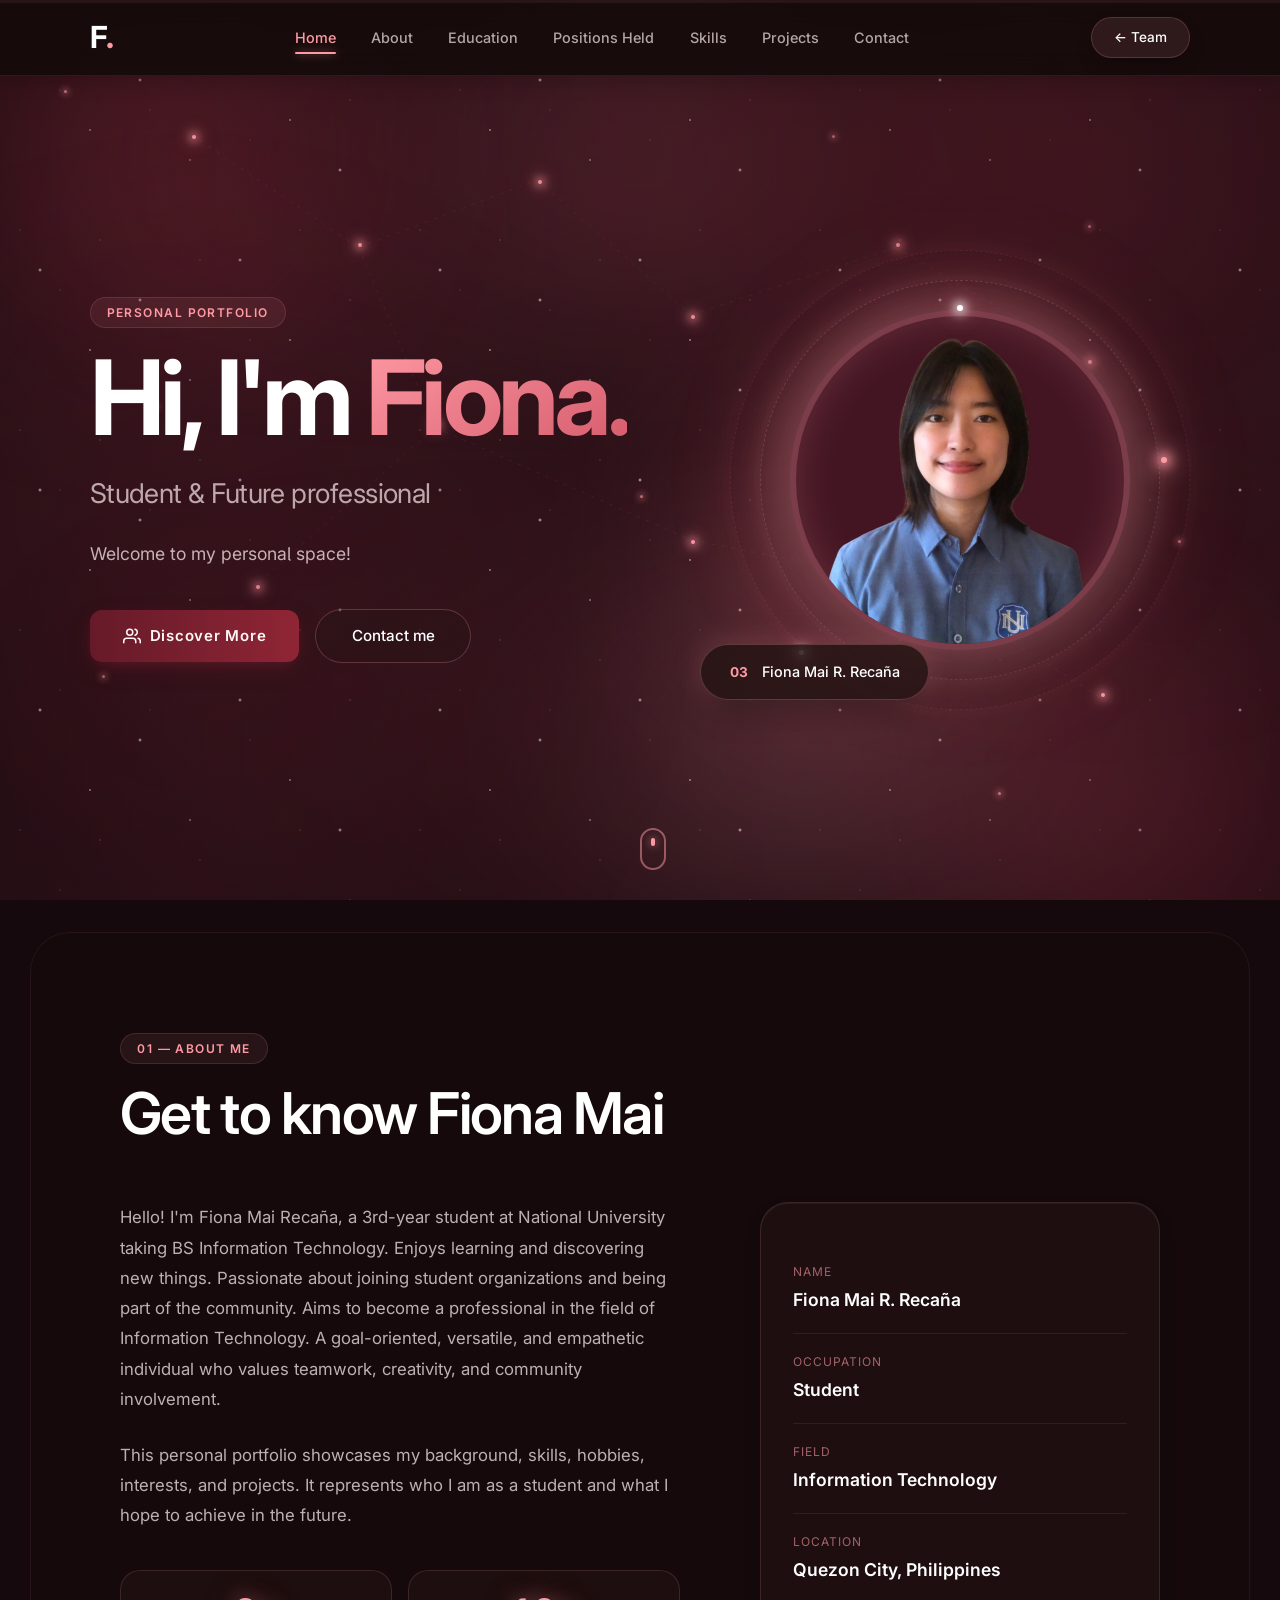
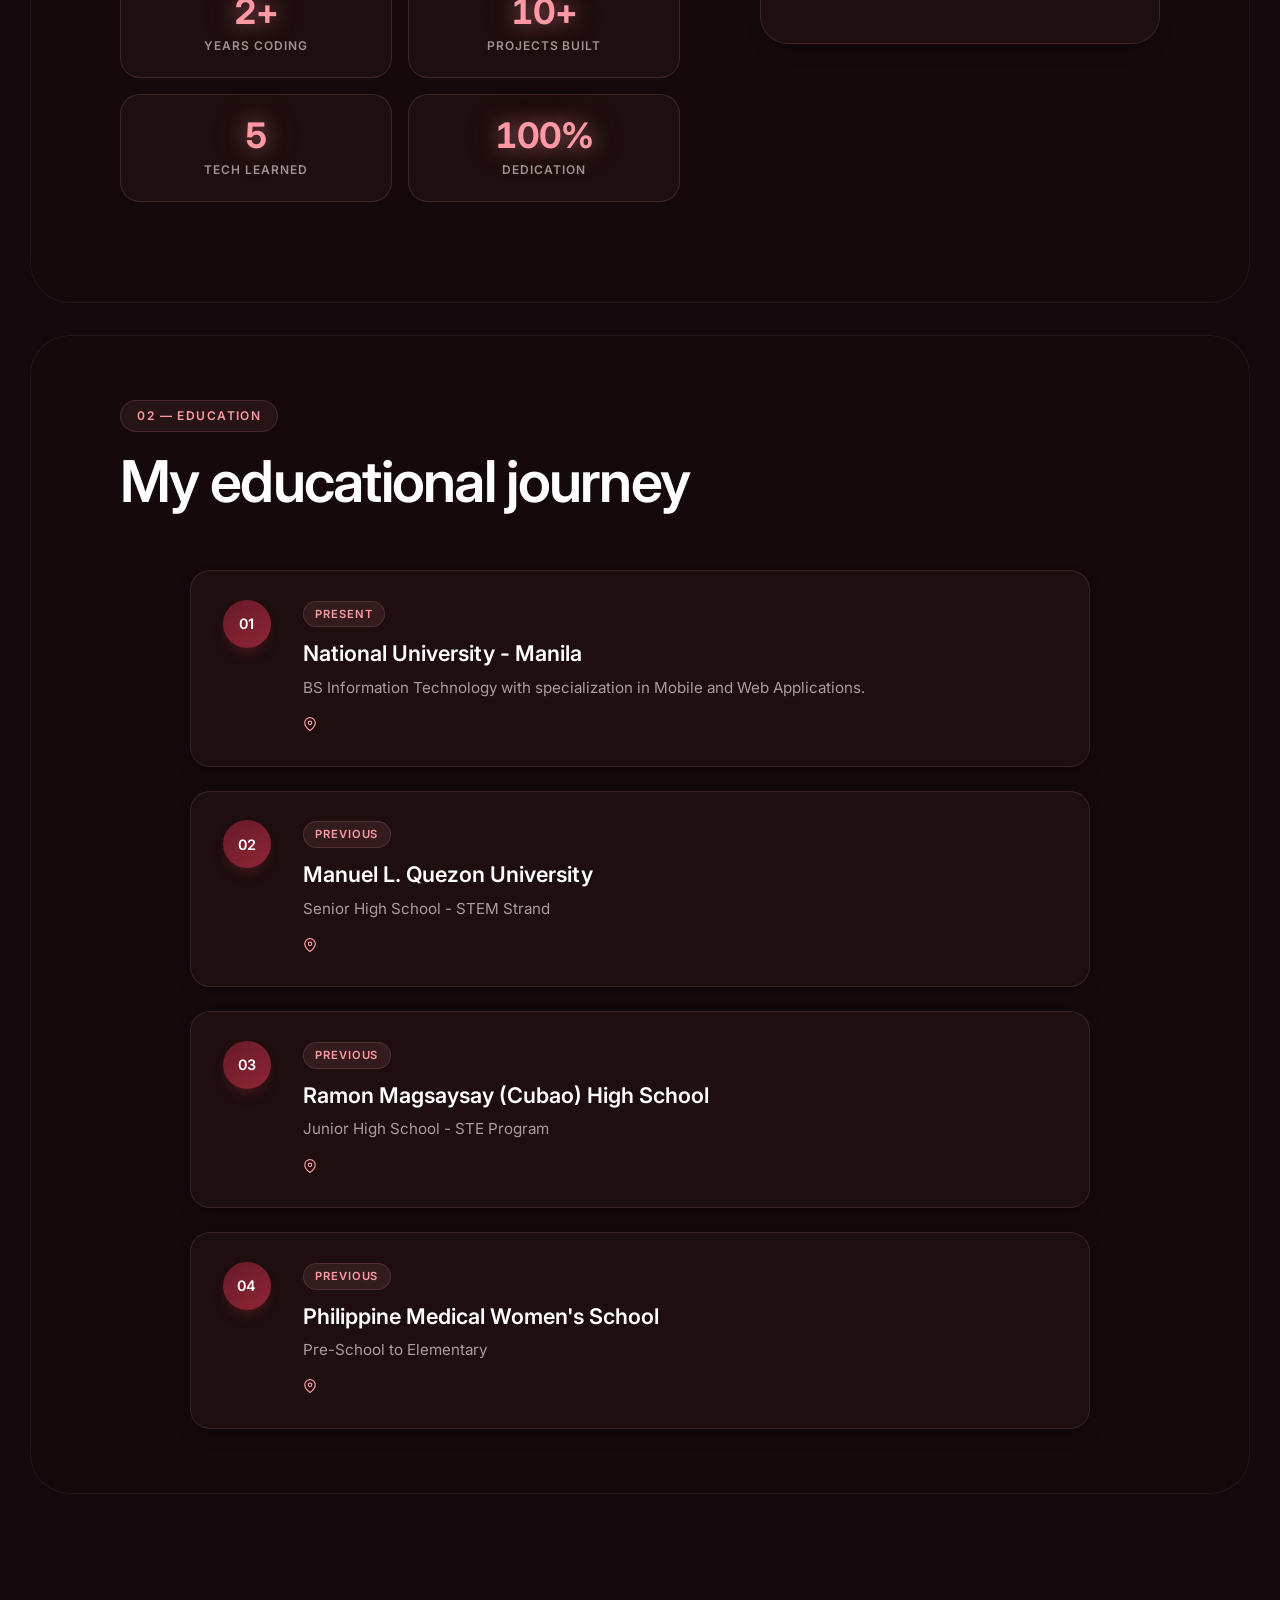
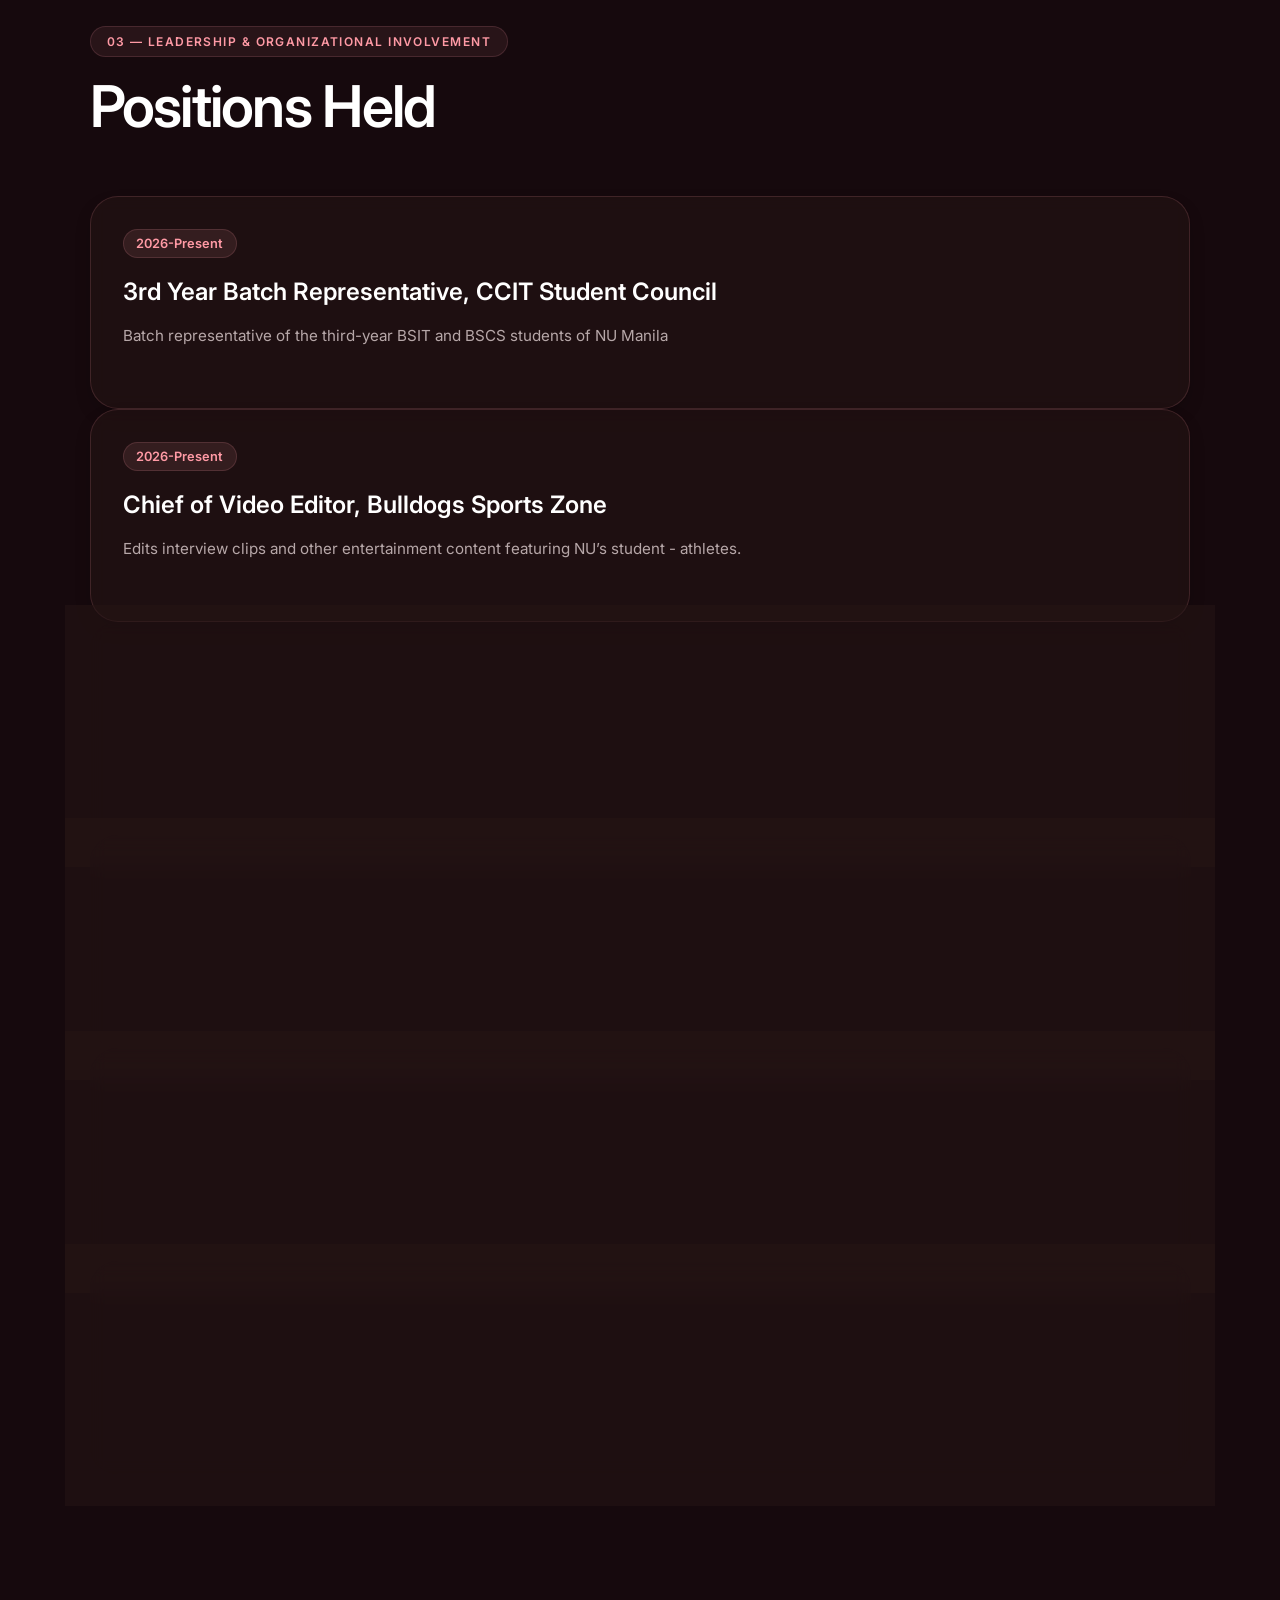
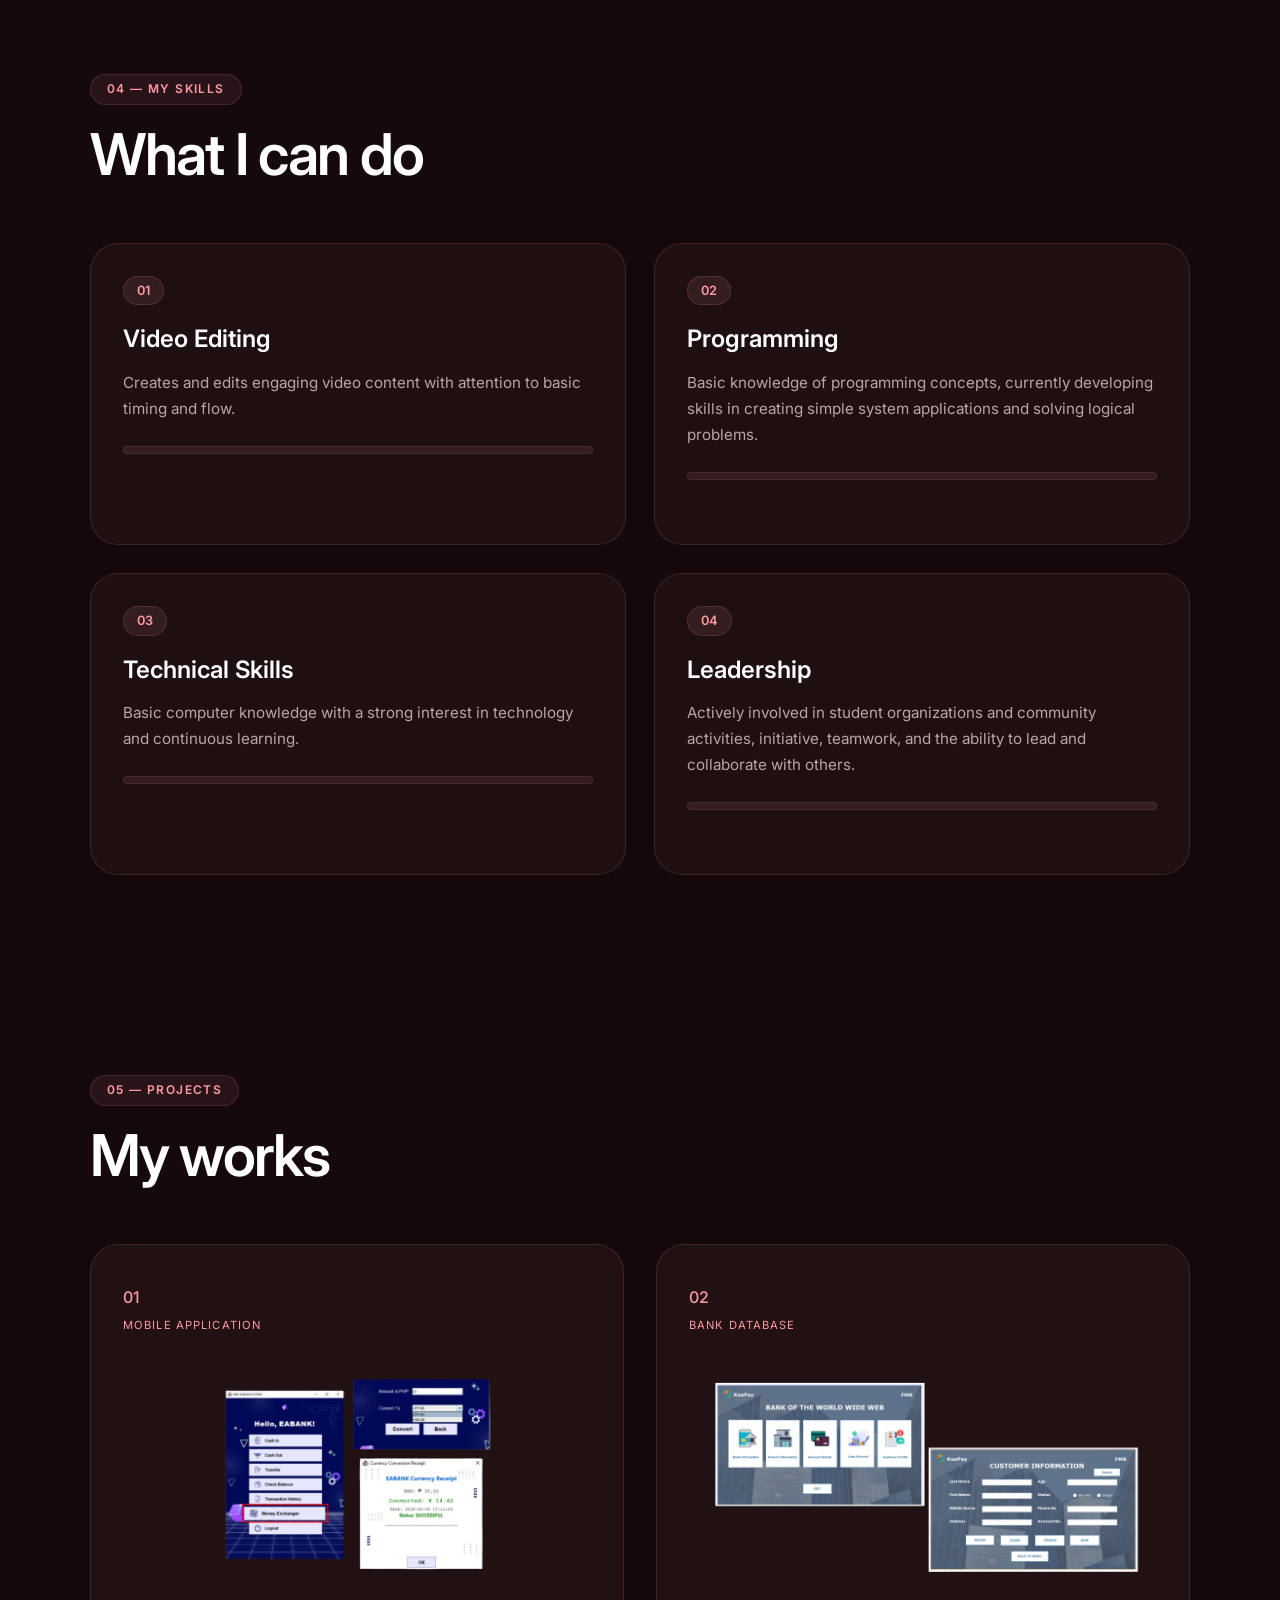
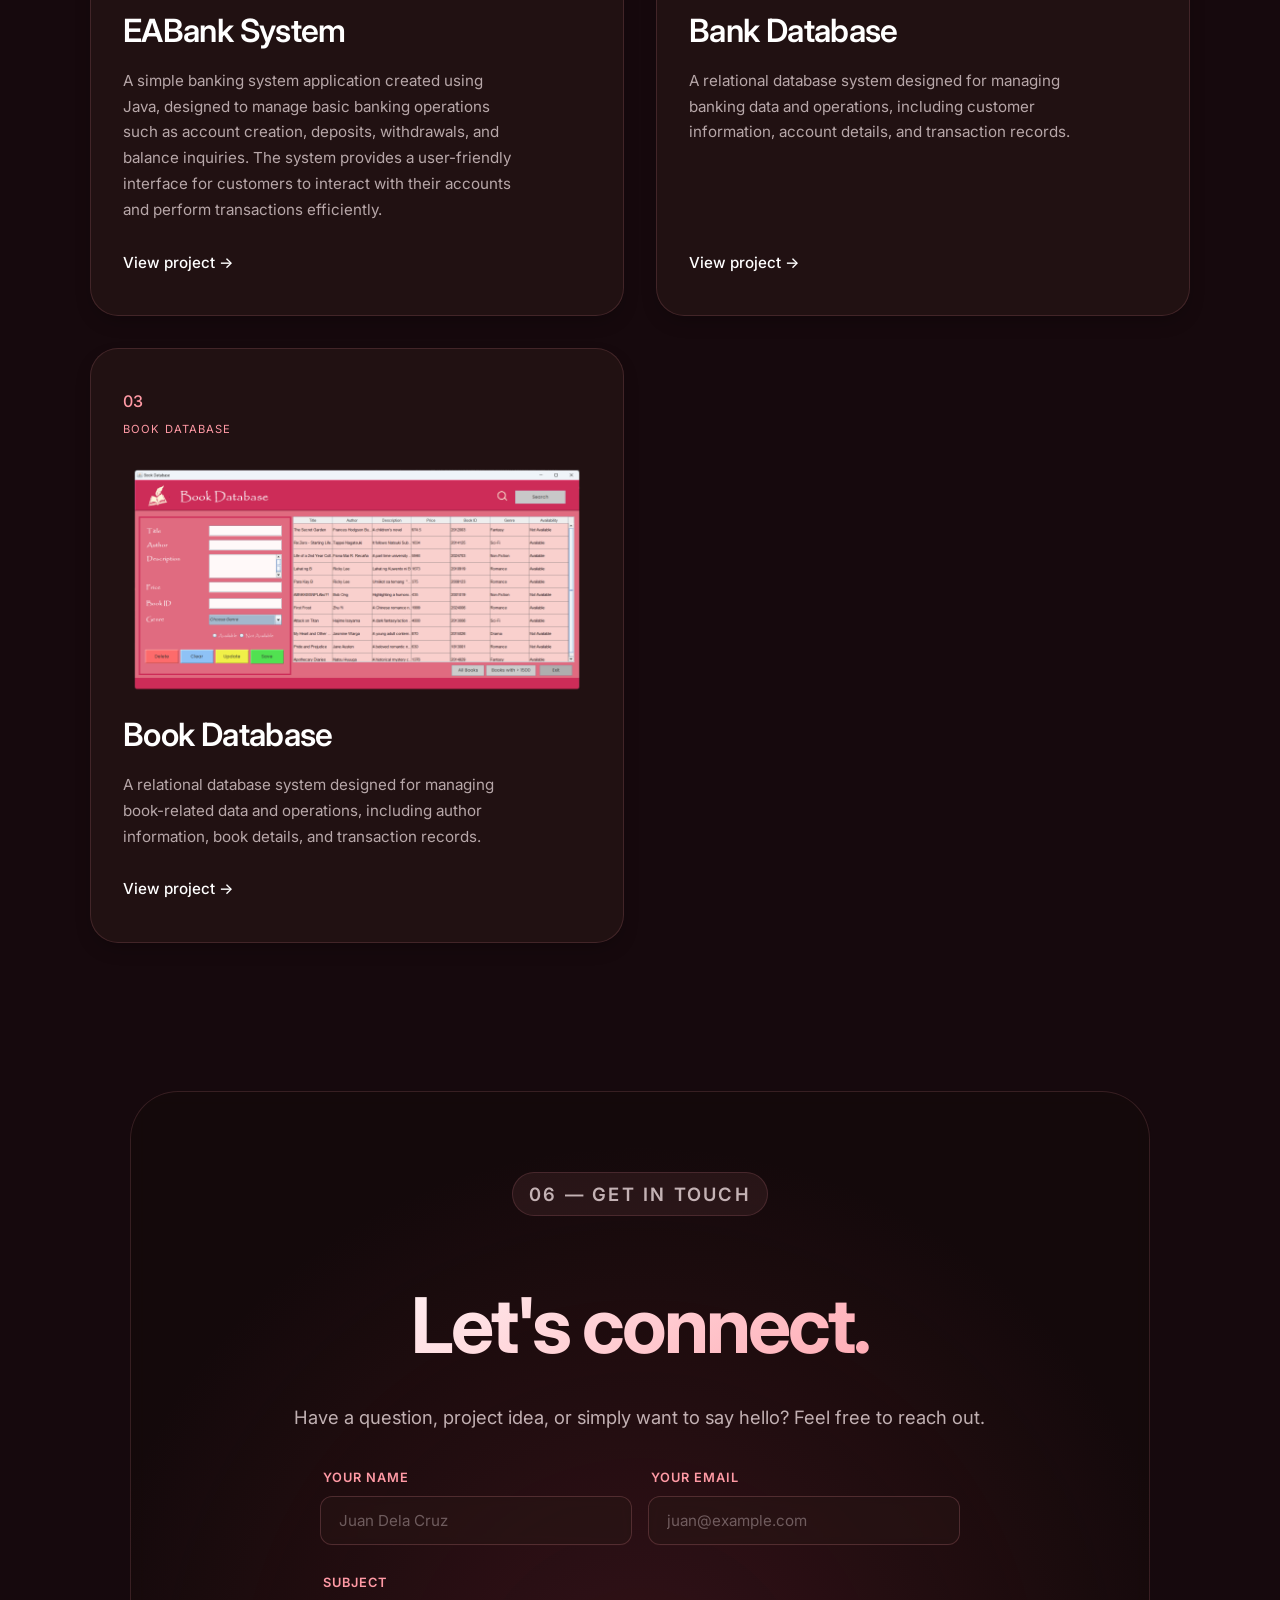
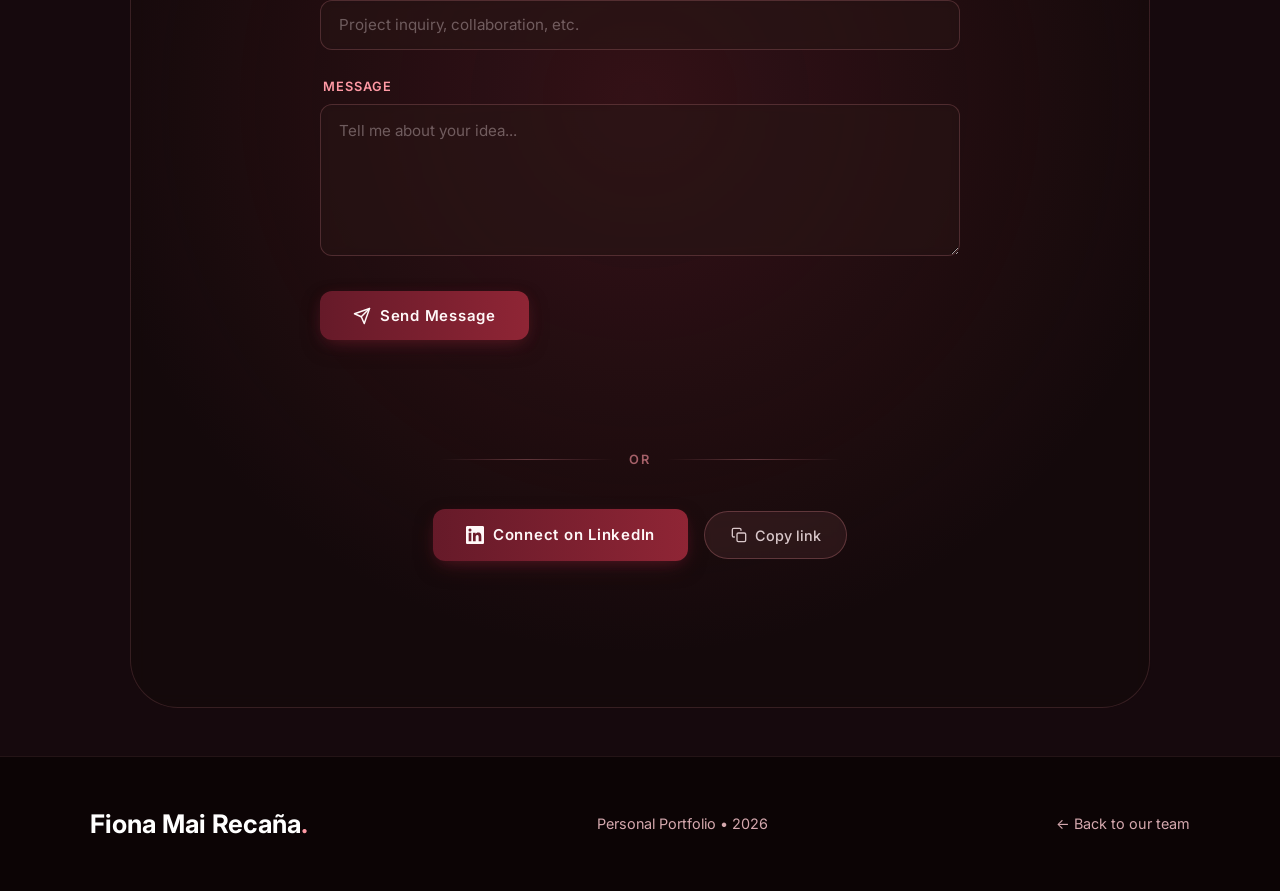
==== commit c5ef9761: "Add files via upload" ====
--- a/Fiona/index.html
+++ b/Fiona/index.html
@@ -29,8 +29,8 @@
 
   <!-- ================= CURSOR TRAIL CANVAS ================= -->
   <canvas class="cursor-trail" id="cursorTrail" aria-hidden="true"></canvas>
-  <span class="cursor-dot" aria-hidden="true"></span>
-  <span class="cursor-ring" aria-hidden="true"></span>
+  <!--<span class="cursor-dot" aria-hidden="true"></span>
+  <span class="cursor-ring" aria-hidden="true"></span> -->
 
   <!-- ================= SCROLL PROGRESS BAR ================= -->
   <div class="scroll-progress" aria-hidden="true">
@@ -533,14 +533,14 @@
 
       <div class="contact-actions">
         <!-- FIONA UPDATE MO TO: LinkedIn URL -->
-        <a href="#" class="cssbuttons-io" target="_blank" rel="noopener noreferrer">
+        <a href="https://www.linkedin.com/in/siomwai" class="cssbuttons-io" target="_blank" rel="noopener noreferrer">
           <svg xmlns="http://www.w3.org/2000/svg" viewBox="0 0 24 24" fill="currentColor" width="1.2em" height="1.2em">
             <path d="M20.447 20.452h-3.554v-5.569c0-1.328-.027-3.037-1.852-3.037-1.853 0-2.136 1.445-2.136 2.939v5.667H9.351V9h3.414v1.561h.046c.477-.9 1.637-1.85 3.37-1.85 3.601 0 4.267 2.37 4.267 5.455v6.286zM5.337 7.433a2.062 2.062 0 01-2.063-2.065 2.064 2.064 0 112.063 2.065zm1.782 13.019H3.555V9h3.564v11.452zM22.225 0H1.771C.792 0 0 .774 0 1.729v20.542C0 23.227.792 24 1.771 24h20.451C23.2 24 24 23.227 24 22.271V1.729C24 .774 23.2 0 22.222 0h.003z"/>
           </svg>
           <span>Connect on LinkedIn</span>
         </a>
         <!-- FIONA UPDATE MO TO: Copy link data (LinkedIn URL) -->
-        <button class="copy-link" data-copy="#" type="button">
+        <button class="copy-link" data-copy="www.linkedin.com/in/siomwai" type="button">
           <svg xmlns="http://www.w3.org/2000/svg" width="16" height="16" viewBox="0 0 24 24" fill="none" stroke="currentColor" stroke-width="2" stroke-linecap="round" stroke-linejoin="round">
             <rect x="9" y="9" width="13" height="13" rx="2" ry="2"></rect>
             <path d="M5 15H4a2 2 0 0 1-2-2V4a2 2 0 0 1 2-2h9a2 2 0 0 1 2 2v1"></path>
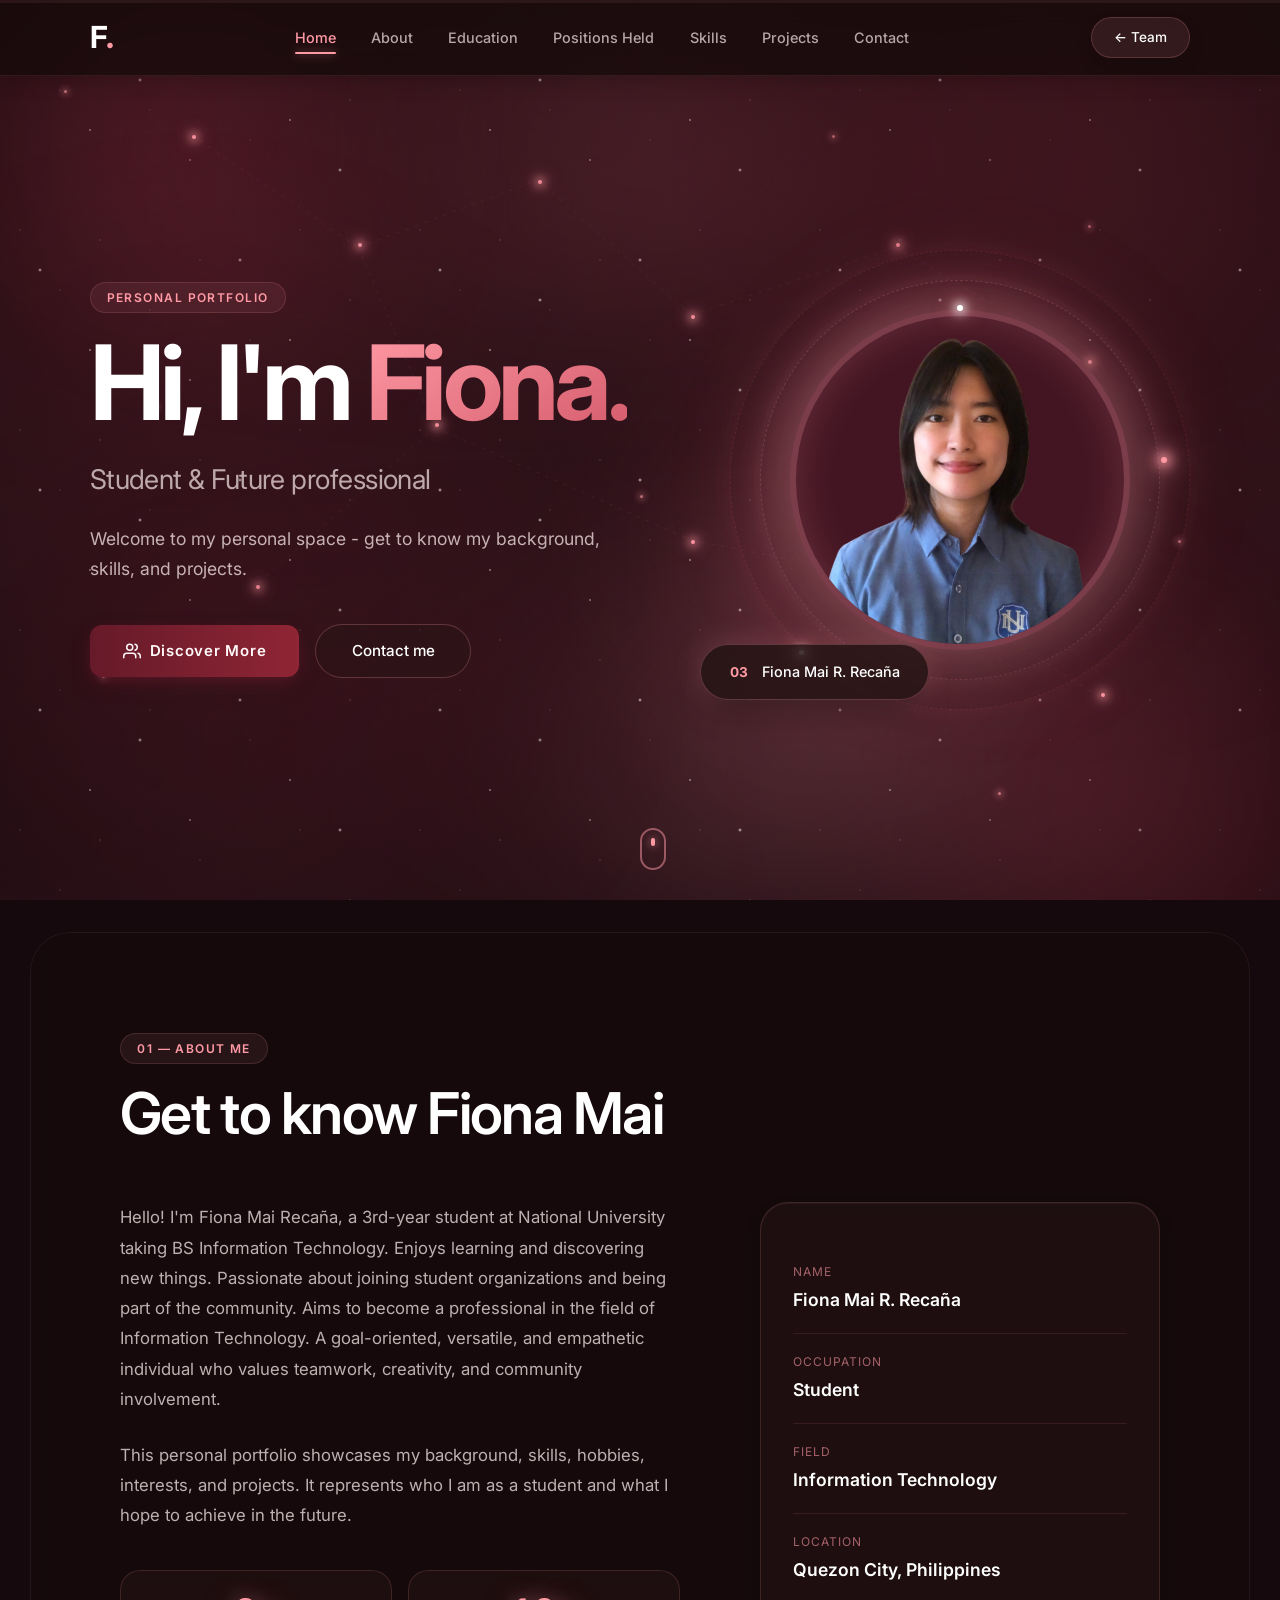
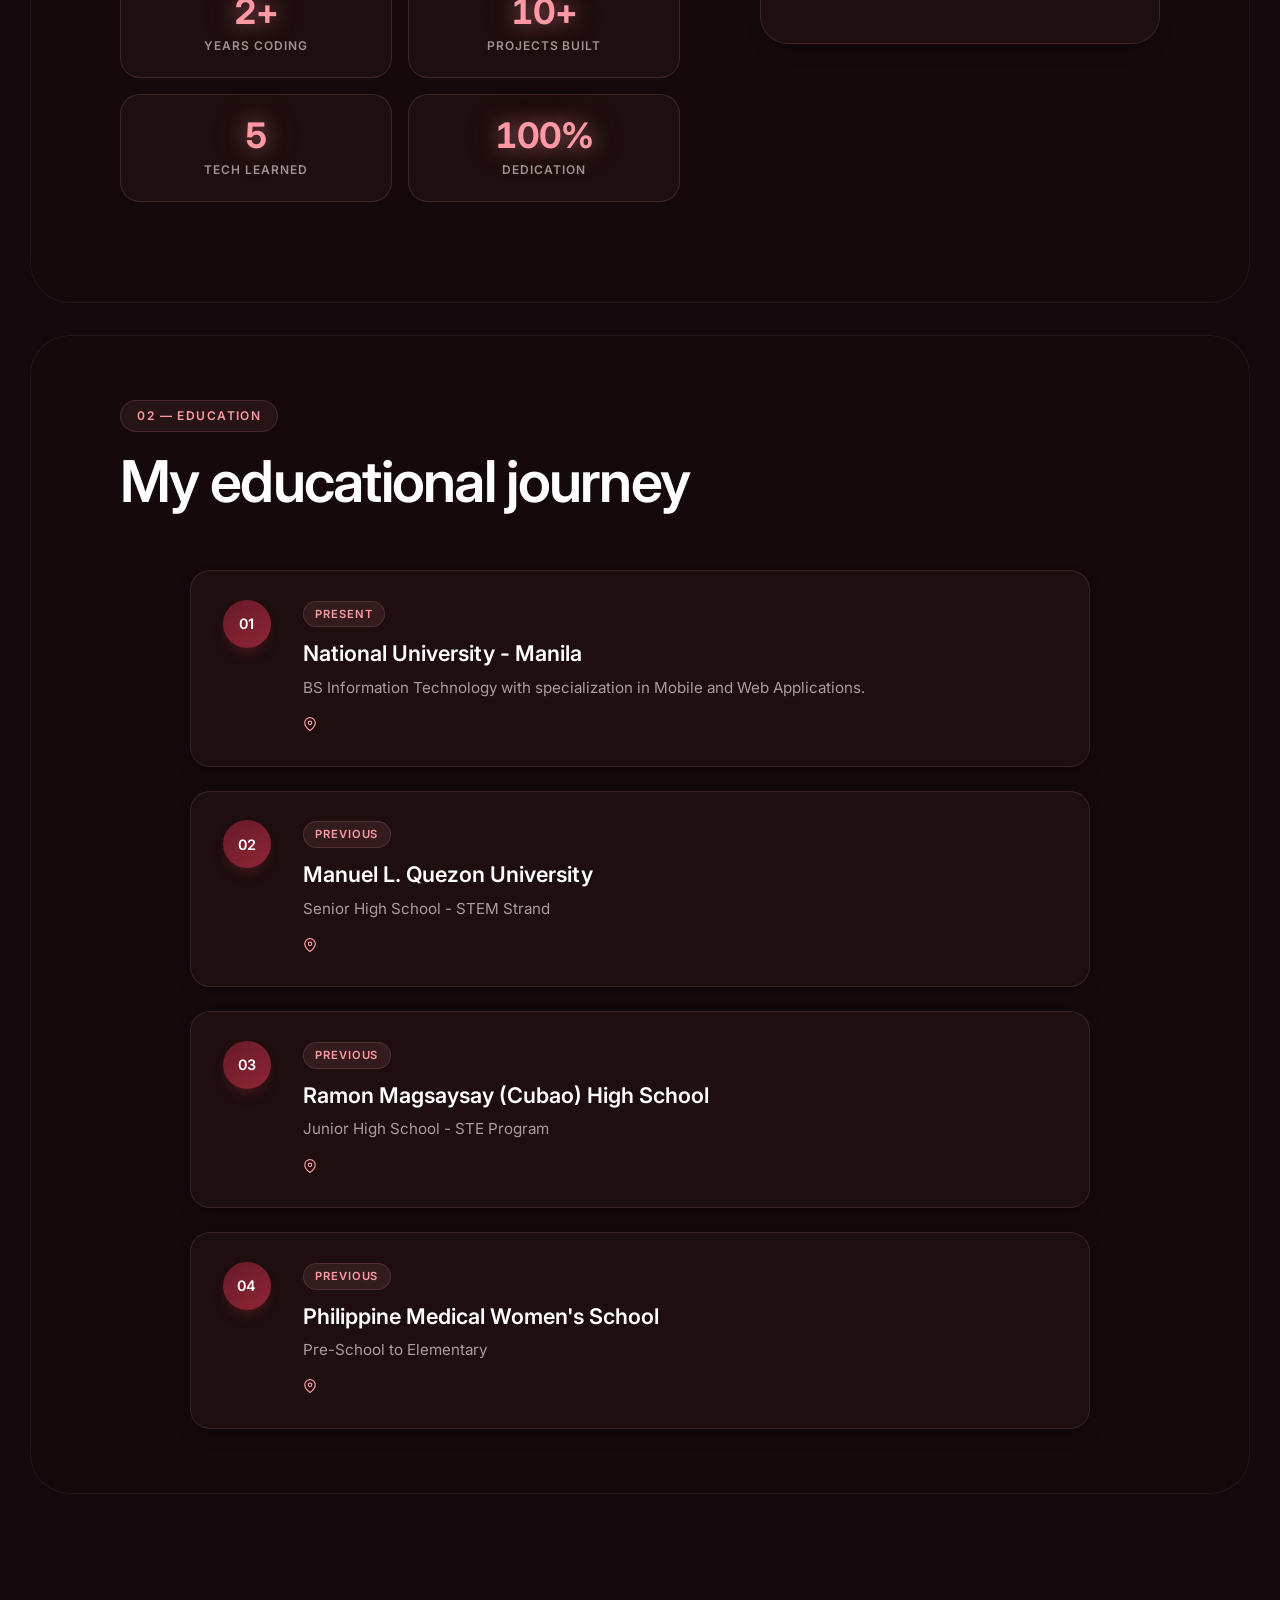
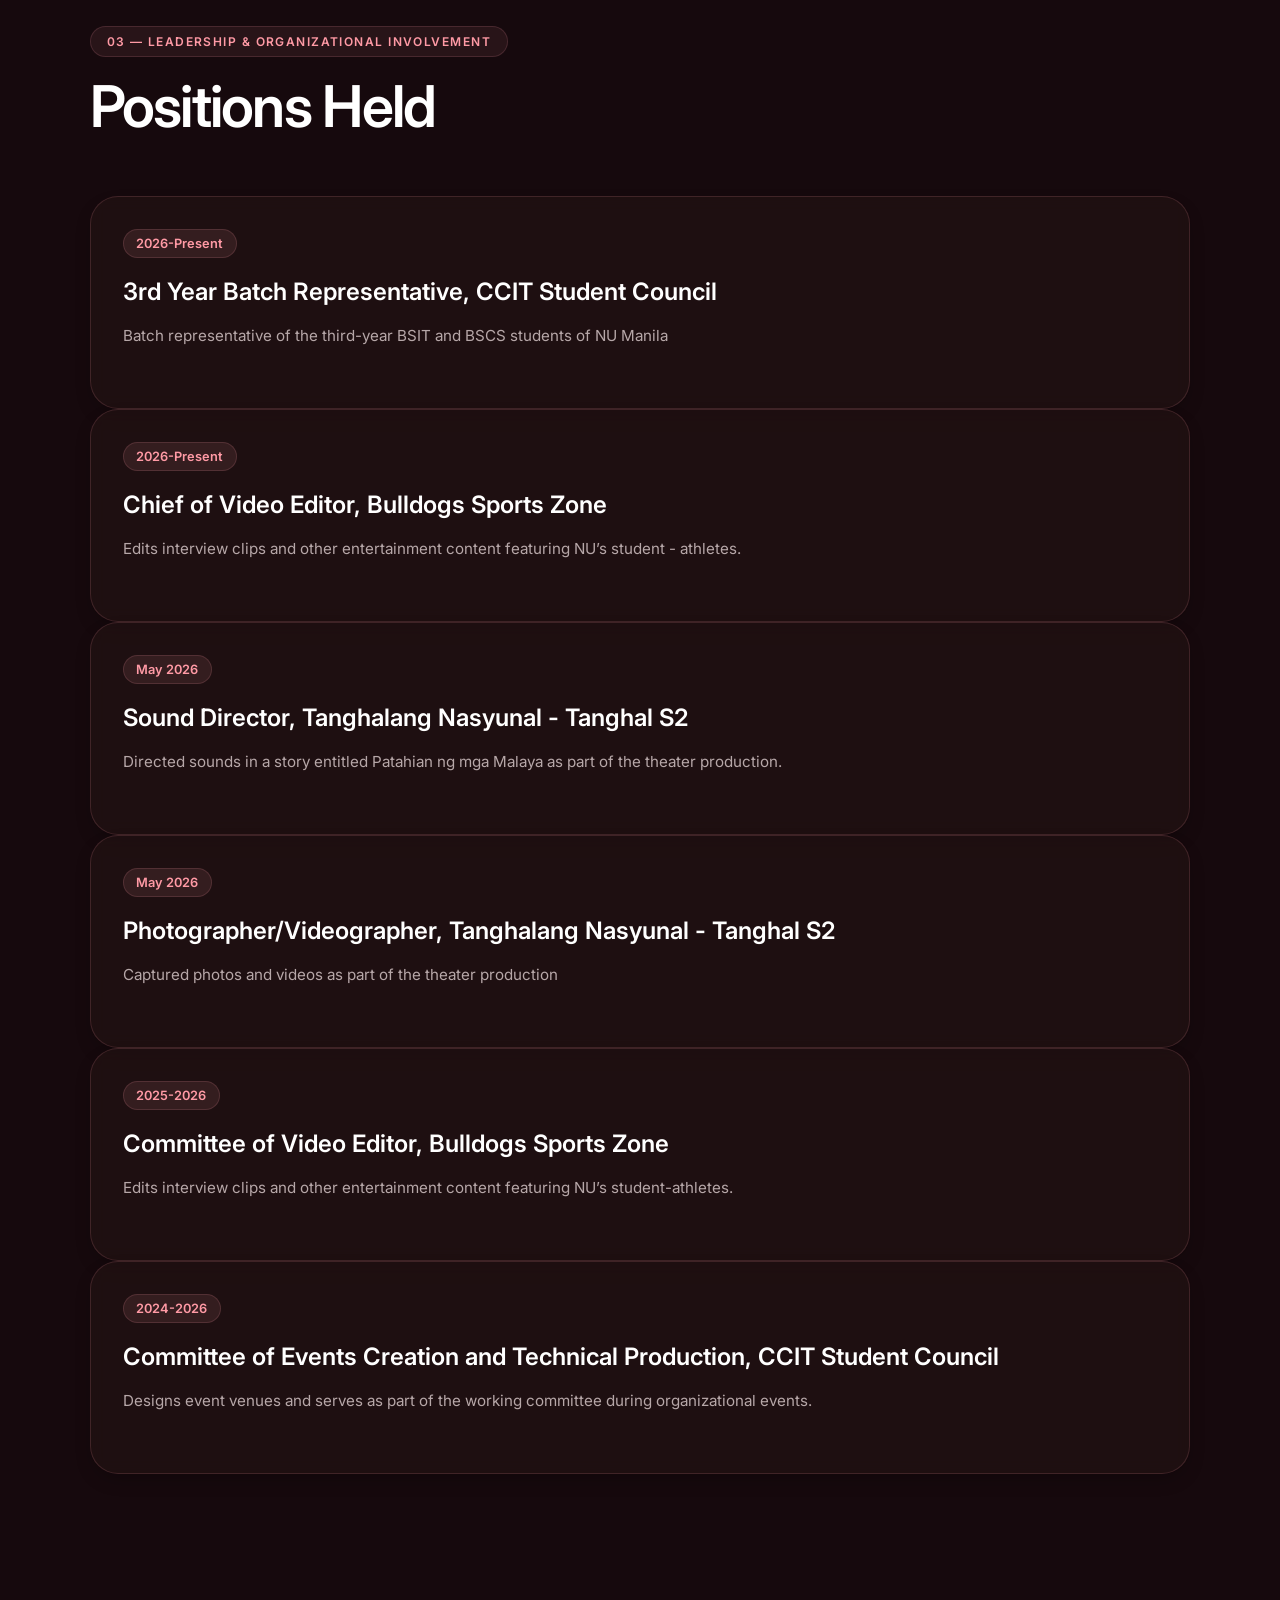
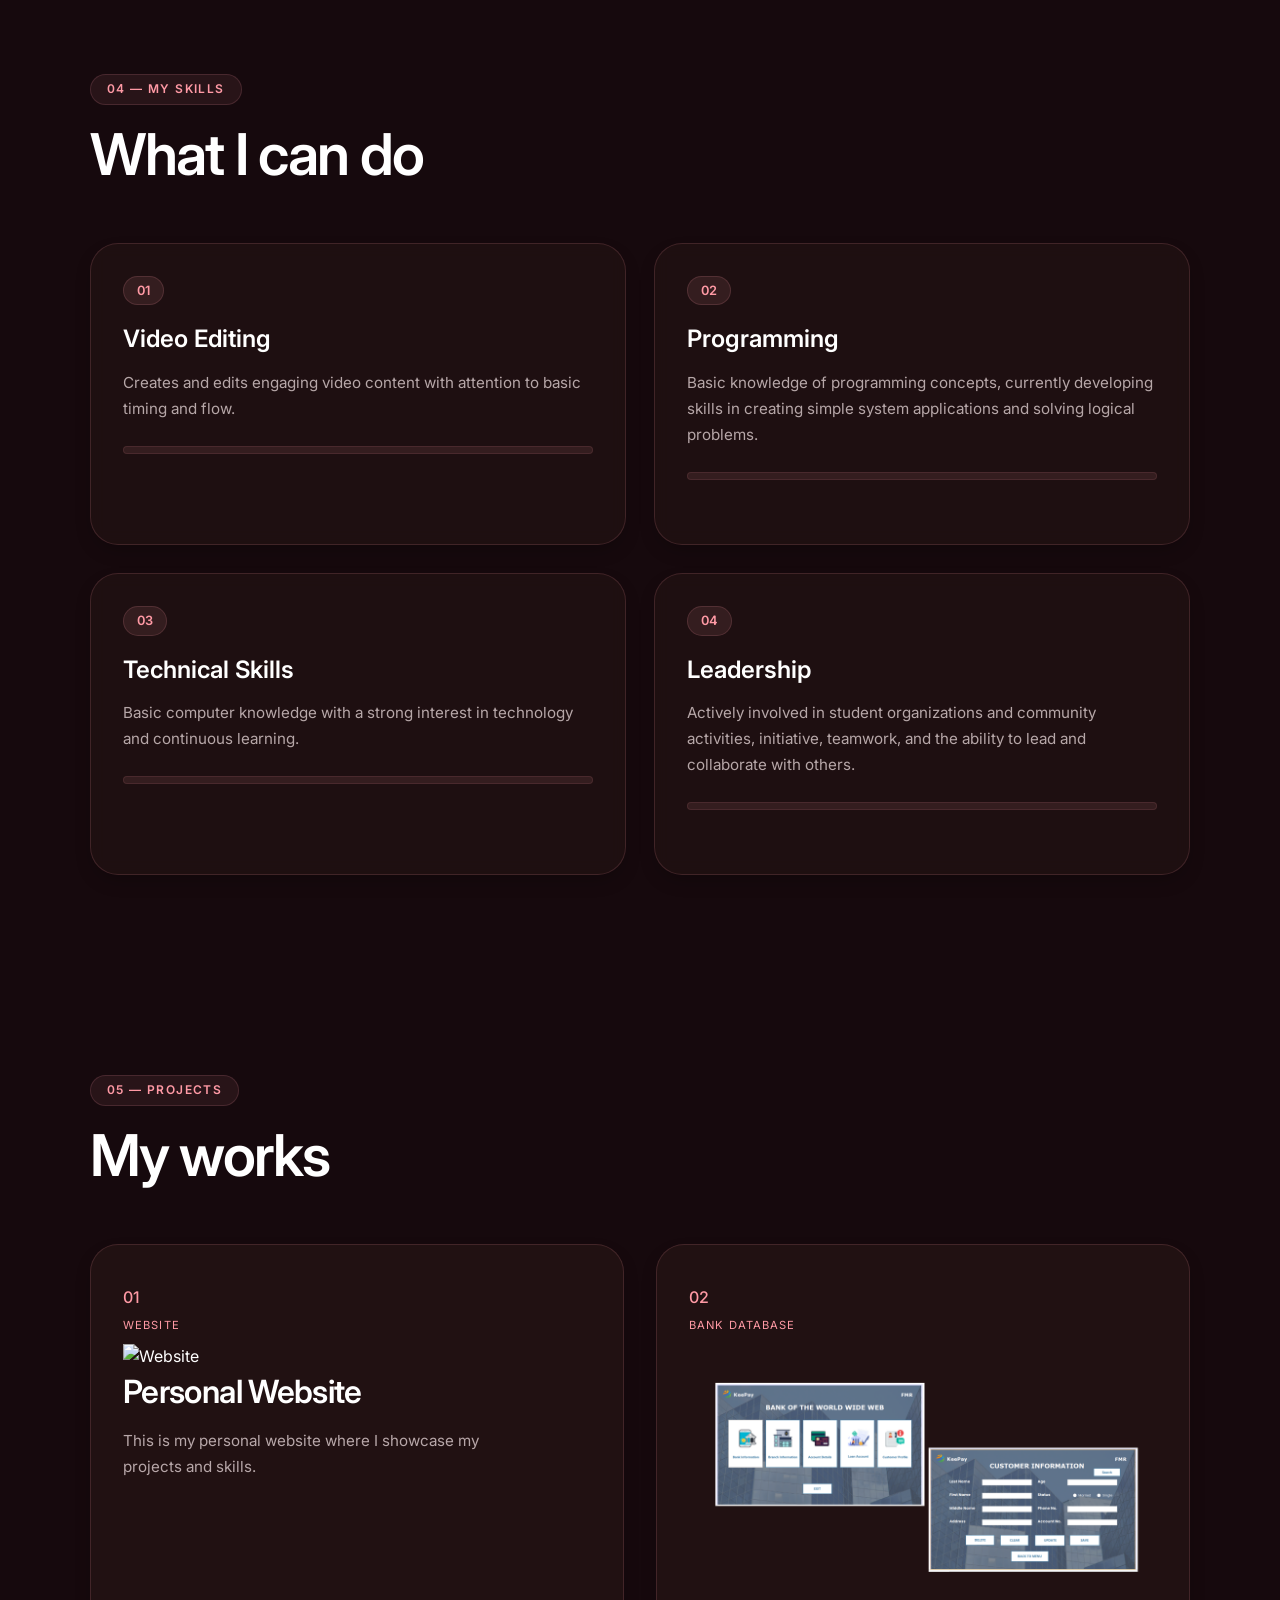
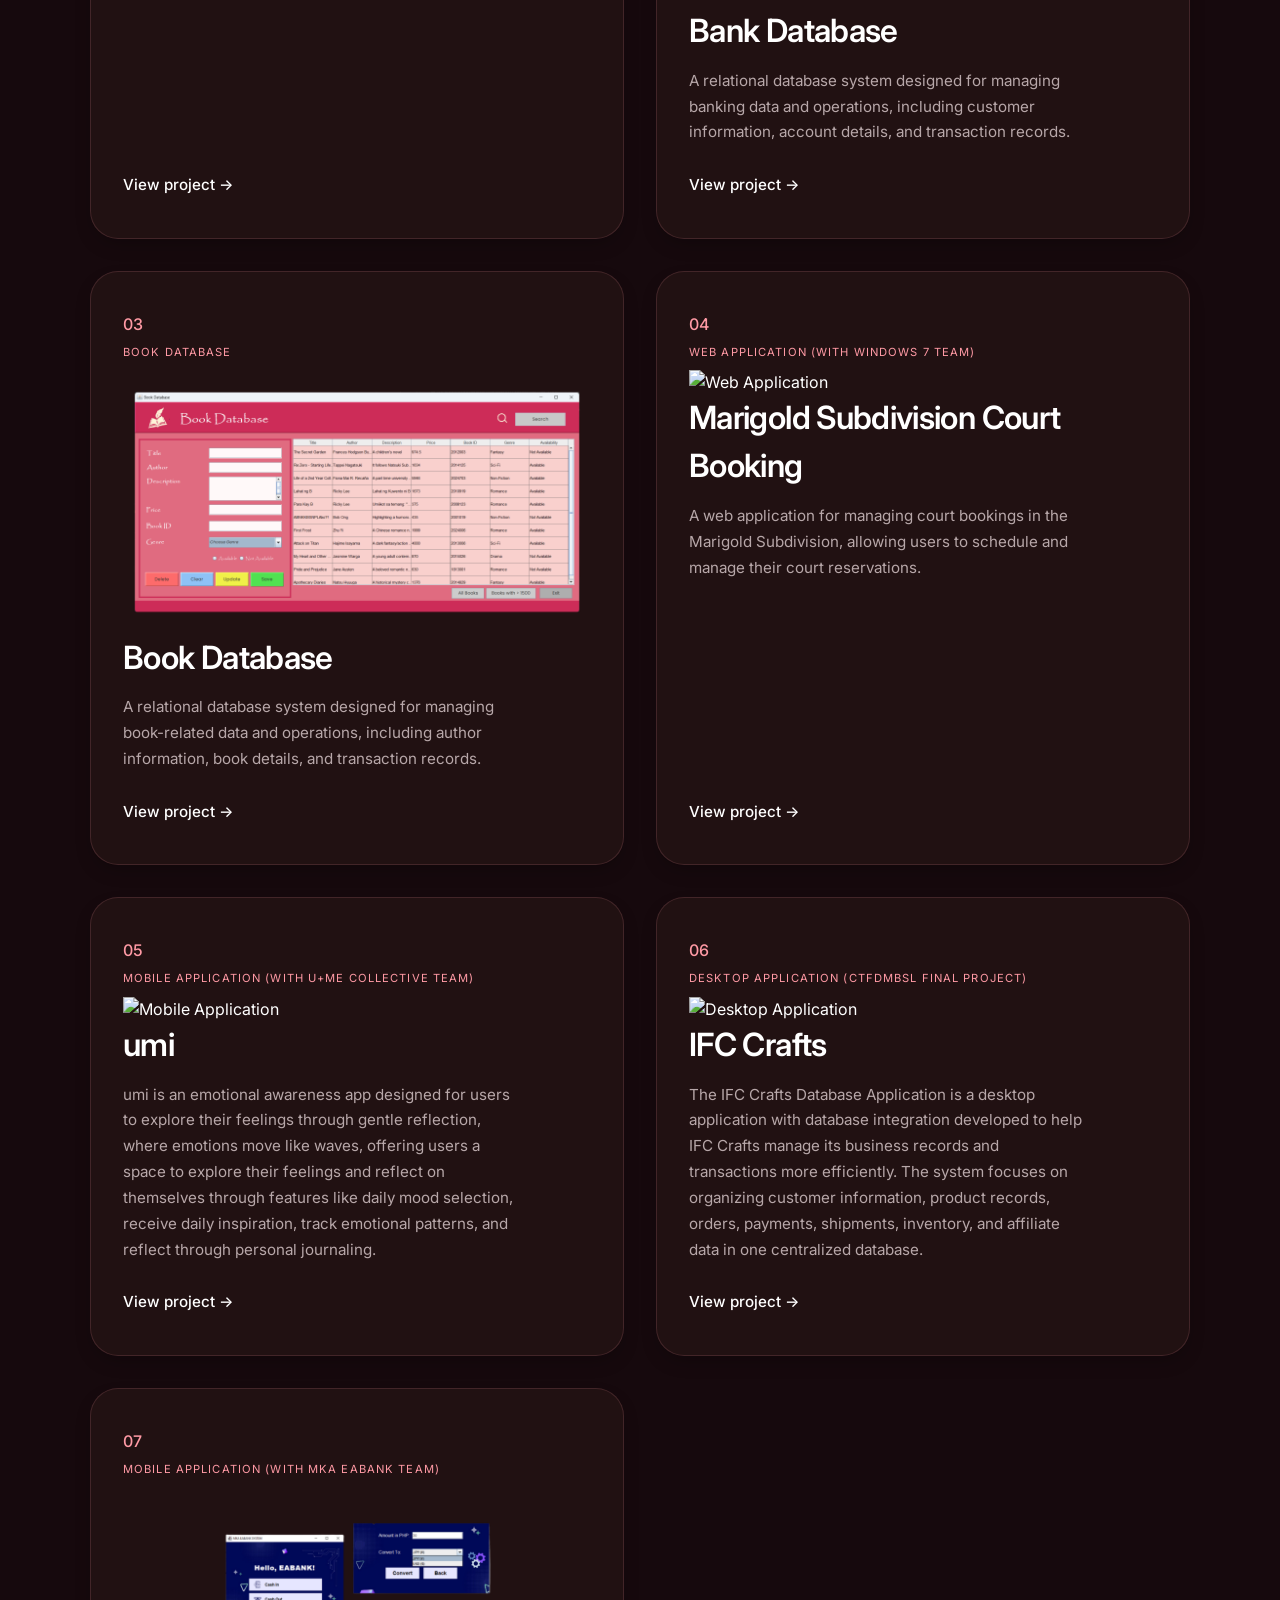
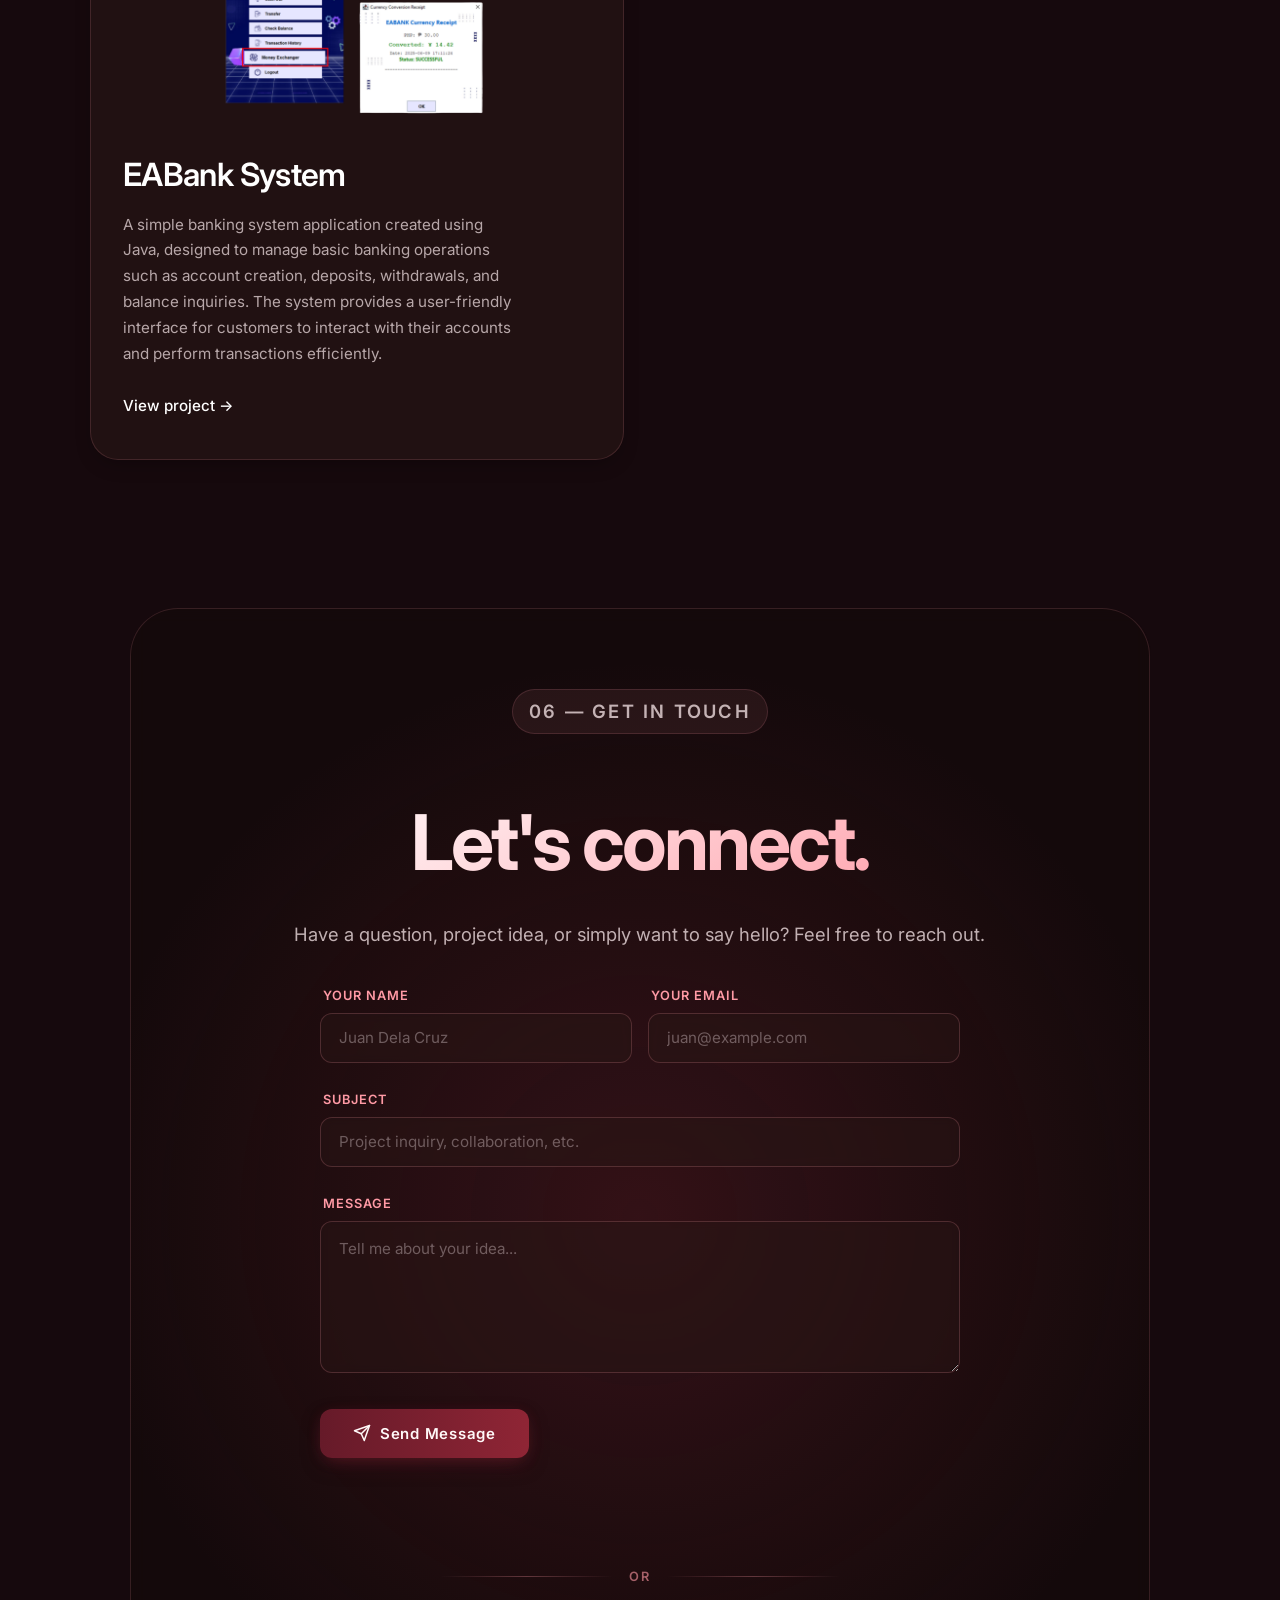
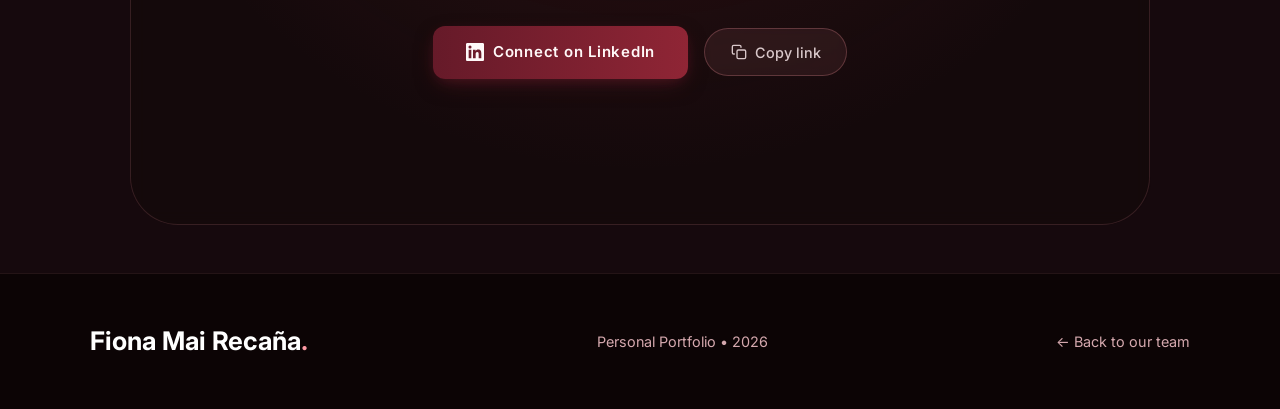
==== commit 6fd467ce: "updated 4:35PM" ====
--- a/Fiona/index.html
+++ b/Fiona/index.html
@@ -112,7 +112,8 @@
       <h1 class="reveal reveal-delay-2">Hi, I'm <span class="gradient-text">Fiona.</span></h1>
       <h2 class="reveal reveal-delay-3">Student &amp; Future professional</h2>
       <p class="intro reveal reveal-delay-4">
-        Welcome to my personal space!
+        Welcome to my personal space - get to know my background, skills, and projects. 
+
       </p>
       <div class="hero-buttons reveal reveal-delay-5">
         <a href="#about" class="cssbuttons-io">
@@ -234,7 +235,7 @@
 
       <!-- PRESENT — FIONA UPDATE MO TO -->
       <a
-        href="#"
+        href="https://www.google.com/maps/place/National+University-Manila/@14.6043164,120.918411,13z/data=!4m10!1m2!2m1!1sNational+University+Manila!3m6!1s0x3397c9fc11a6ceb3:0x9d4220dade0140ab!8m2!3d14.6043164!4d120.9946287!15sChpOYXRpb25hbCBVbml2ZXJzaXR5IE1hbmlsYVocIhpuYXRpb25hbCB1bml2ZXJzaXR5IG1hbmlsYZIBEnByaXZhdGVfdW5pdmVyc2l0eZoBI0NoWkRTVUhOTUc5blMwVkpRMEZuU1VSU2IzVjFNRTVSRUFF4AEA-gEECAAQTA!16zL20vMDc4bjhi?entry=ttu&g_ep=EgoyMDI2MDkwOS4wIKXMDSoASAFQAw%3D%3D"
         class="timeline-item"
       >
         <div class="timeline-number">01</div>
@@ -255,7 +256,7 @@
 
       <!-- PREVIOUS — FIONA UPDATE MO TO -->
       <a
-        href="#"
+        href="https://maps.app.goo.gl/HwXLK9dfRwJFt8Zs7"
         class="timeline-item"
       >
         <div class="timeline-number">02</div>
@@ -275,7 +276,7 @@
       </a>
 
       <a
-        href="#"
+        href="https://maps.app.goo.gl/GCAL969m5Fn964Gv6"
         class="timeline-item"
       >
         <div class="timeline-number">03</div>
@@ -295,7 +296,7 @@
       </a>
 
       <a
-        href="#"
+        href="https://maps.app.goo.gl/EwyanUpMTvJWFJKW7"
         class="timeline-item"
       >
         <div class="timeline-number">04</div>
@@ -430,19 +431,13 @@
       <!-- FIONA UPDATE MO TO: Project 1 -->
       <article class="project-card">
         <div>
-          <div class="project-number">01</div>      
-          <span>Mobile Application</span>
-          <img src="../images/eabank.png" alt="EAbank System" class="project-image">
-          <h3>EABank System</h3>
-          <p>A simple banking system application created using Java,
-             designed to manage basic banking operations such as account 
-             creation, deposits, withdrawals, and balance inquiries. 
-             The system provides a user-friendly interface for customers 
-             to interact with their accounts and perform transactions 
-             efficiently.</p>
-        </div>
-        <a href="https://github.com/rcndomai/EABANK.git" class="project-link">View project →</a> 
-  
+          <div class="project-number">01</div>
+          <span>Website</span>
+          <img src="../images/website.png" alt="Website" class="project-image">
+          <h3>Personal Website</h3>
+          <p>This is my personal website where I showcase my projects and skills.</p>
+        </div>
+        <a href="https://rcndomai.github.io/CTWBDEVL-ProjectSection/" class="project-link">View project →</a>
       </article>
 
       <!-- FIONA UPDATE MO TO: Project 2 -->
@@ -473,6 +468,67 @@
         <a href="https://github.com/rcndomai/CTFDMBSL-BookDatabaseCRUD.git" class="project-link">View project →</a>
       </article>
 
+      <!-- FIONA UPDATE MO TO: Project 4 -->
+      <article class="project-card">
+        <div>
+          <div class="project-number">04</div>
+          <span>Web Application (With Windows 7 Team)</span>
+          <img src="../images/court.png" alt="Web Application" class="project-image">
+          <h3>Marigold Subdivision Court Booking</h3>
+          <p>A web application for managing court bookings in the Marigold Subdivision, 
+            allowing users to schedule and manage their court reservations.</p>
+        </div>
+        <a href="https://rcndomai.github.io/marigold-website/" class="project-link">View project →</a>
+      </article>
+
+      <!-- FIONA UPDATE MO TO: Project 5 -->
+      <article class="project-card">
+        <div>
+          <div class="project-number">05</div>
+          <span>Mobile Application (WITH U+ME Collective Team)</span>
+          <img src="../images/umi.png" alt="Mobile Application" class="project-image">
+          <h3>umi</h3>
+          <p>umi is an emotional awareness app designed for users to explore their feelings through 
+            gentle reflection, where emotions move like waves, offering users a space to explore 
+            their feelings and reflect on themselves through features like daily mood selection, 
+            receive daily inspiration, track emotional patterns, and reflect through personal journaling.</p>
+        </div>
+        <a href="https://drive.google.com/file/d/1KIxfaR0kStjCvW9yR7LClRoLEs0H3lOV/view?usp=drivesdk" 
+        class="project-link">View project →</a>
+      </article>
+
+      <!-- FIONA UPDATE MO TO: Project 6 -->
+      <article class="project-card">
+        <div>
+          <div class="project-number">06</div>
+          <span>Desktop Application (CTFDMBSL Final Project)</span>
+          <img src="../images/ifc.png" alt="Desktop Application" class="project-image">
+          <h3>IFC Crafts</h3>
+          <p>The IFC Crafts Database Application is a desktop application with database integration 
+            developed to help IFC Crafts manage its business records and transactions more efficiently.
+            The system focuses on organizing customer information, product records, orders, payments,
+            shipments, inventory, and affiliate data in one centralized database.</p>
+        </div>
+        <a href="https://github.com/rcndomai/IFC-CRAFTS-SYSTEM.git" class="project-link">View project →</a>
+      </article>
+
+      <!-- FIONA UPDATE MO TO: Project 7 -->
+      <article class="project-card">
+        <div>
+          <div class="project-number">07</div>      
+          <span>Mobile Application (WITH MKA EABANK TEAM)</span>
+          <img src="../images/eabank.png" alt="EAbank System" class="project-image">
+          <h3>EABank System</h3>
+          <p>A simple banking system application created using Java,
+             designed to manage basic banking operations such as account 
+             creation, deposits, withdrawals, and balance inquiries. 
+             The system provides a user-friendly interface for customers 
+             to interact with their accounts and perform transactions 
+             efficiently.</p>
+        </div>
+        <a href="https://github.com/rcndomai/EABANK.git" class="project-link">View project →</a> 
+  
+      </article>
     </div>
   </section>
 
@@ -540,7 +596,7 @@
           <span>Connect on LinkedIn</span>
         </a>
         <!-- FIONA UPDATE MO TO: Copy link data (LinkedIn URL) -->
-        <button class="copy-link" data-copy="www.linkedin.com/in/siomwai" type="button">
+        <button class="copy-link" data-copy="https://www.linkedin.com/in/siomwai" type="button">
           <svg xmlns="http://www.w3.org/2000/svg" width="16" height="16" viewBox="0 0 24 24" fill="none" stroke="currentColor" stroke-width="2" stroke-linecap="round" stroke-linejoin="round">
             <rect x="9" y="9" width="13" height="13" rx="2" ry="2"></rect>
             <path d="M5 15H4a2 2 0 0 1-2-2V4a2 2 0 0 1 2-2h9a2 2 0 0 1 2 2v1"></path>
@@ -1029,7 +1085,7 @@
       if (!form) return;
 
       // FIONA UPDATE MO TO: Formspree endpoint (gumawa ng account sa formspree.io)
-      const FORMSPREE_ENDPOINT = '';
+      const FORMSPREE_ENDPOINT = 'https://formspree.io/f/mljdpydj';
 
       const validators = {
         name: function (value) {
@@ -1133,26 +1189,6 @@
           return;
         }
 
-        if (!FORMSPREE_ENDPOINT) {
-          submitBtn.disabled = true;
-          const originalText = submitBtn.querySelector('span').textContent;
-          submitBtn.querySelector('span').textContent = 'Sending...';
-
-          setTimeout(function () {
-            successBox.classList.add('show');
-            form.reset();
-            Object.keys(validators).forEach(clearError);
-
-            submitBtn.disabled = false;
-            submitBtn.querySelector('span').textContent = originalText;
-
-            setTimeout(function () {
-              successBox.classList.remove('show');
-            }, 5000);
-          }, 900);
-          return;
-        }
-
         submitBtn.disabled = true;
         const originalText = submitBtn.querySelector('span').textContent;
         submitBtn.querySelector('span').textContent = 'Sending...';
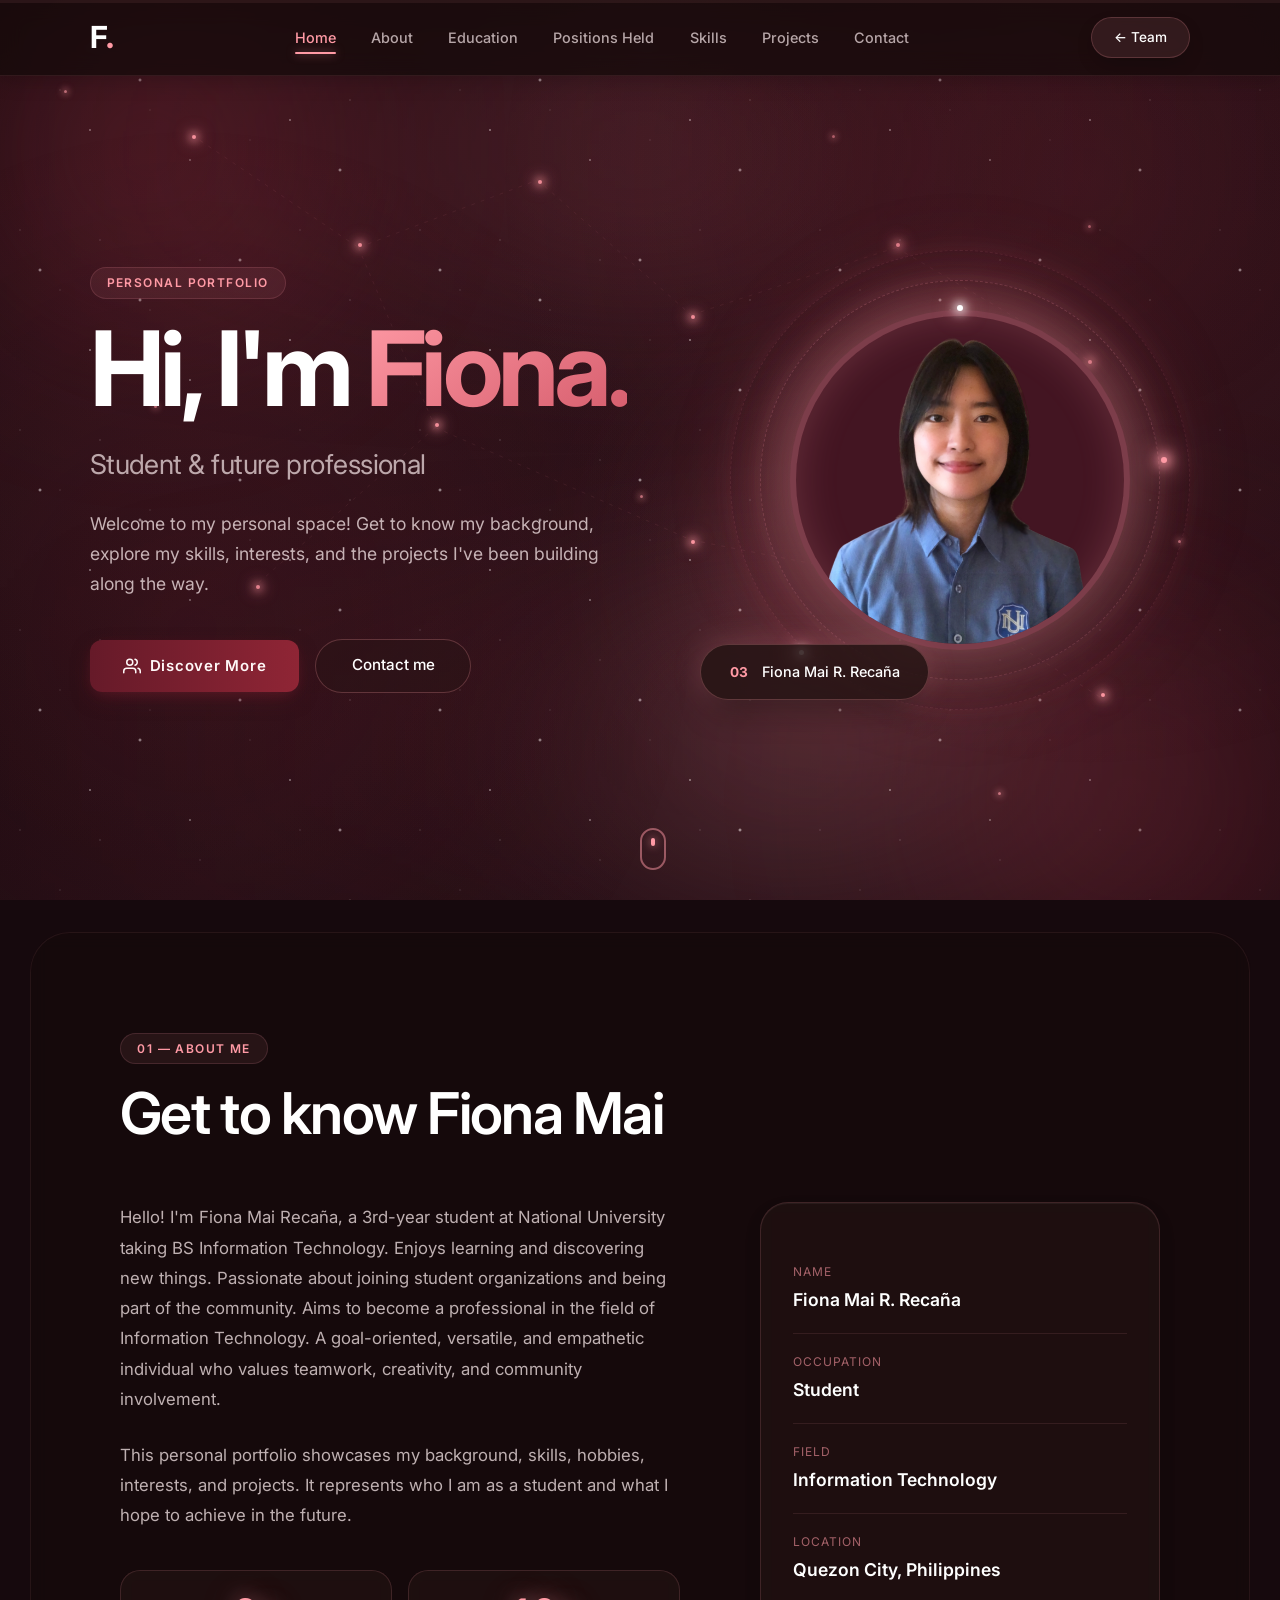
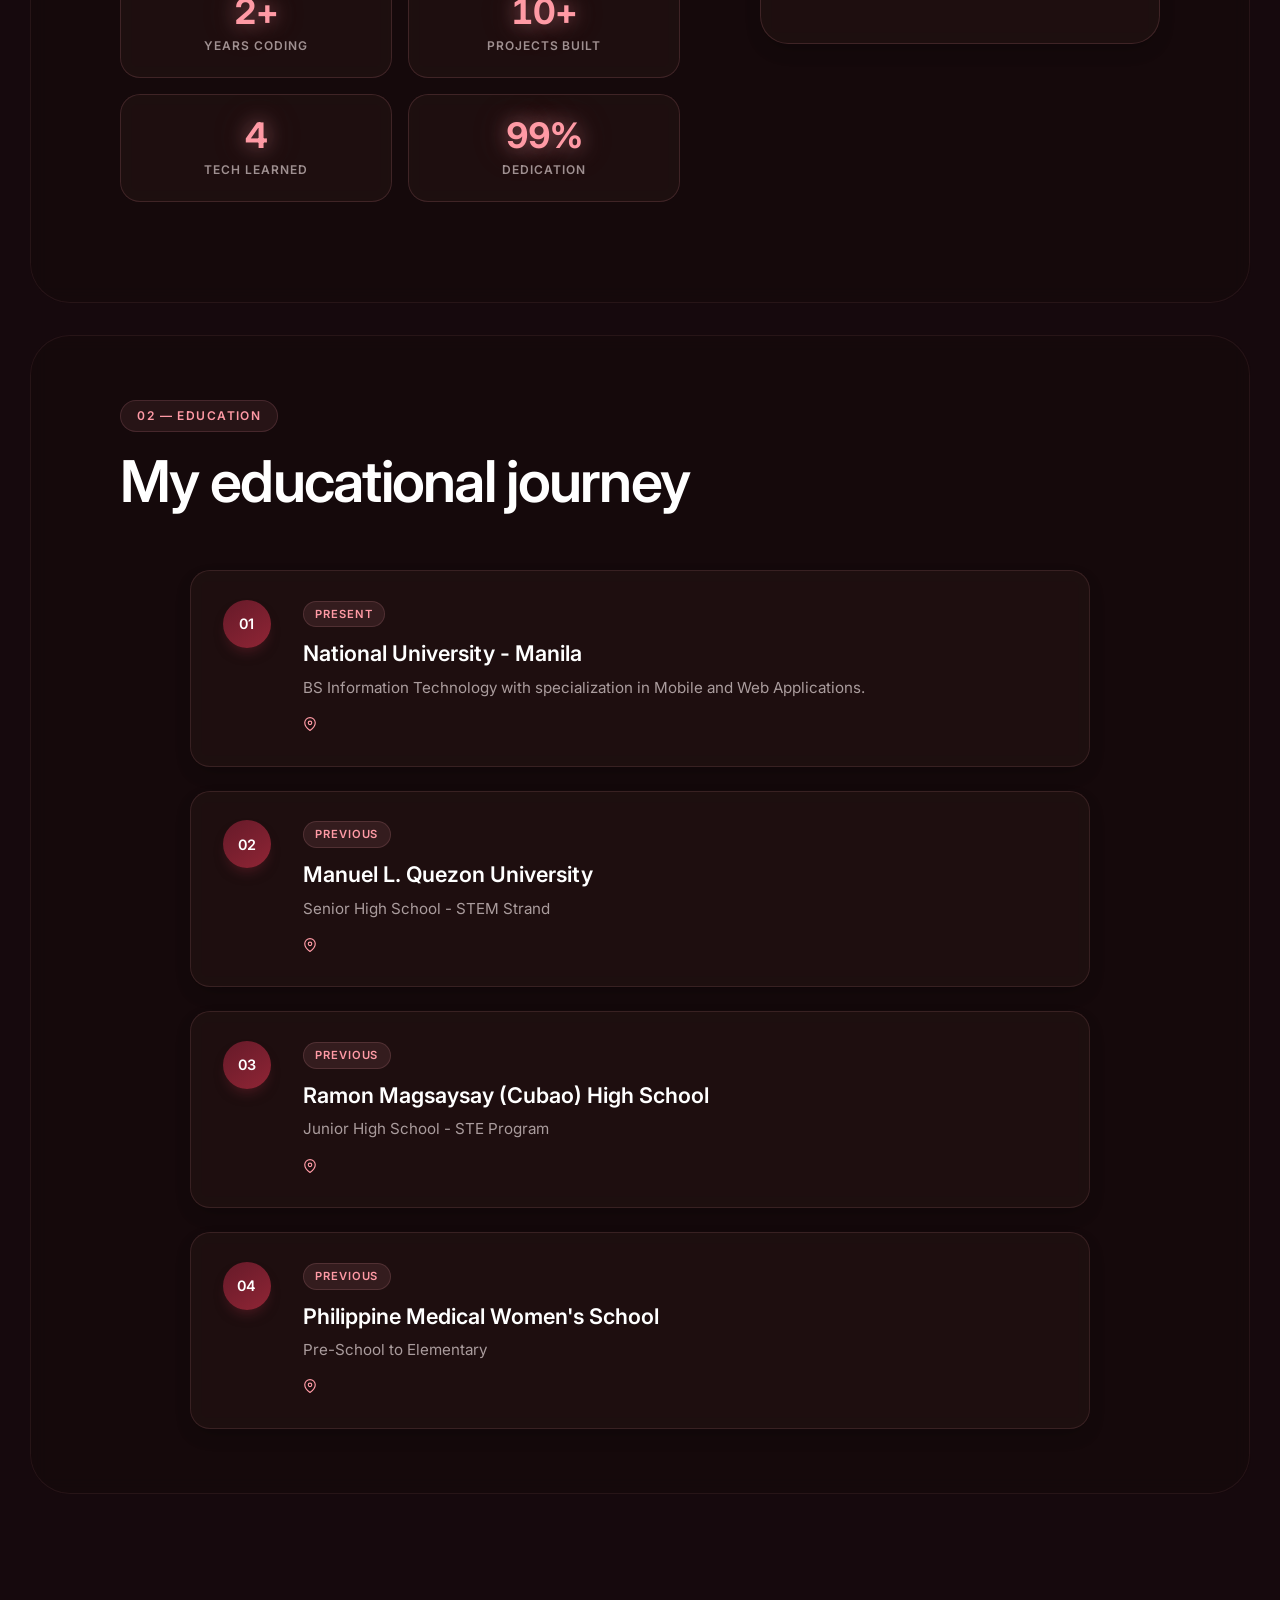
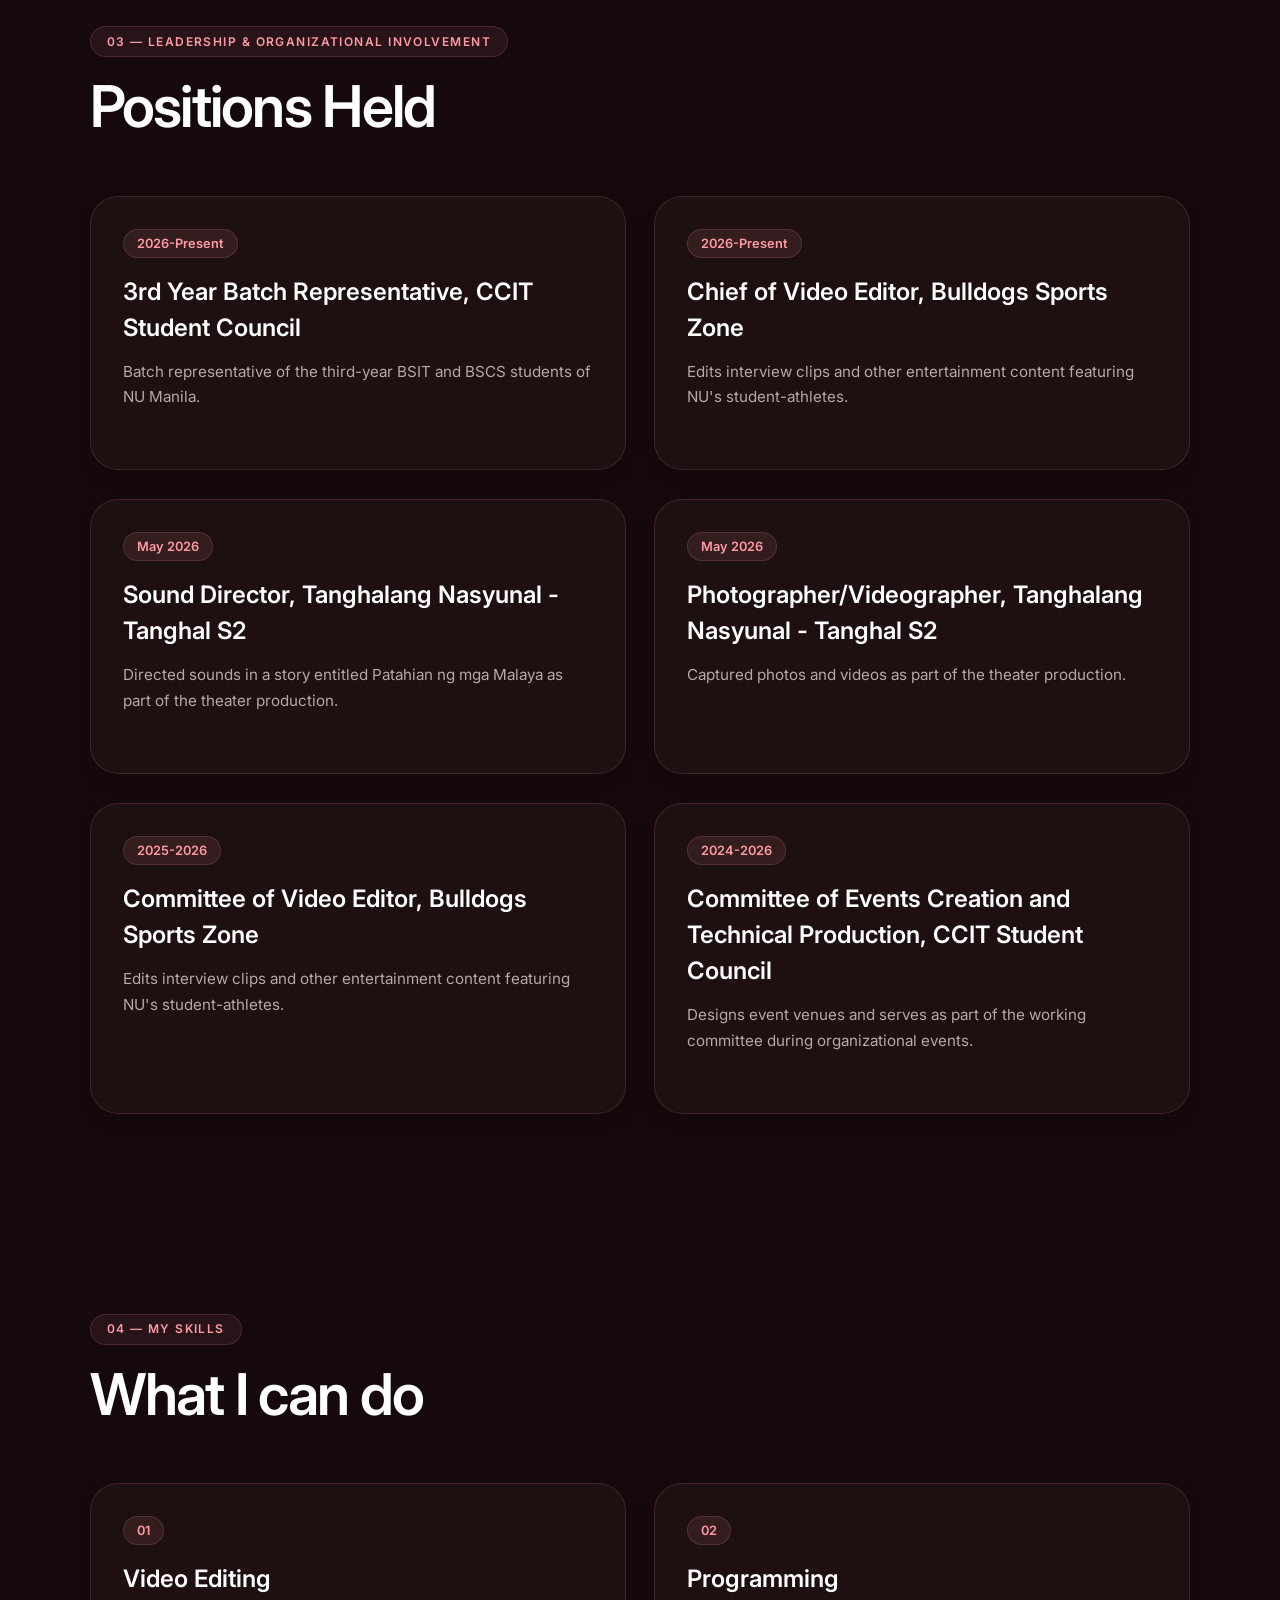
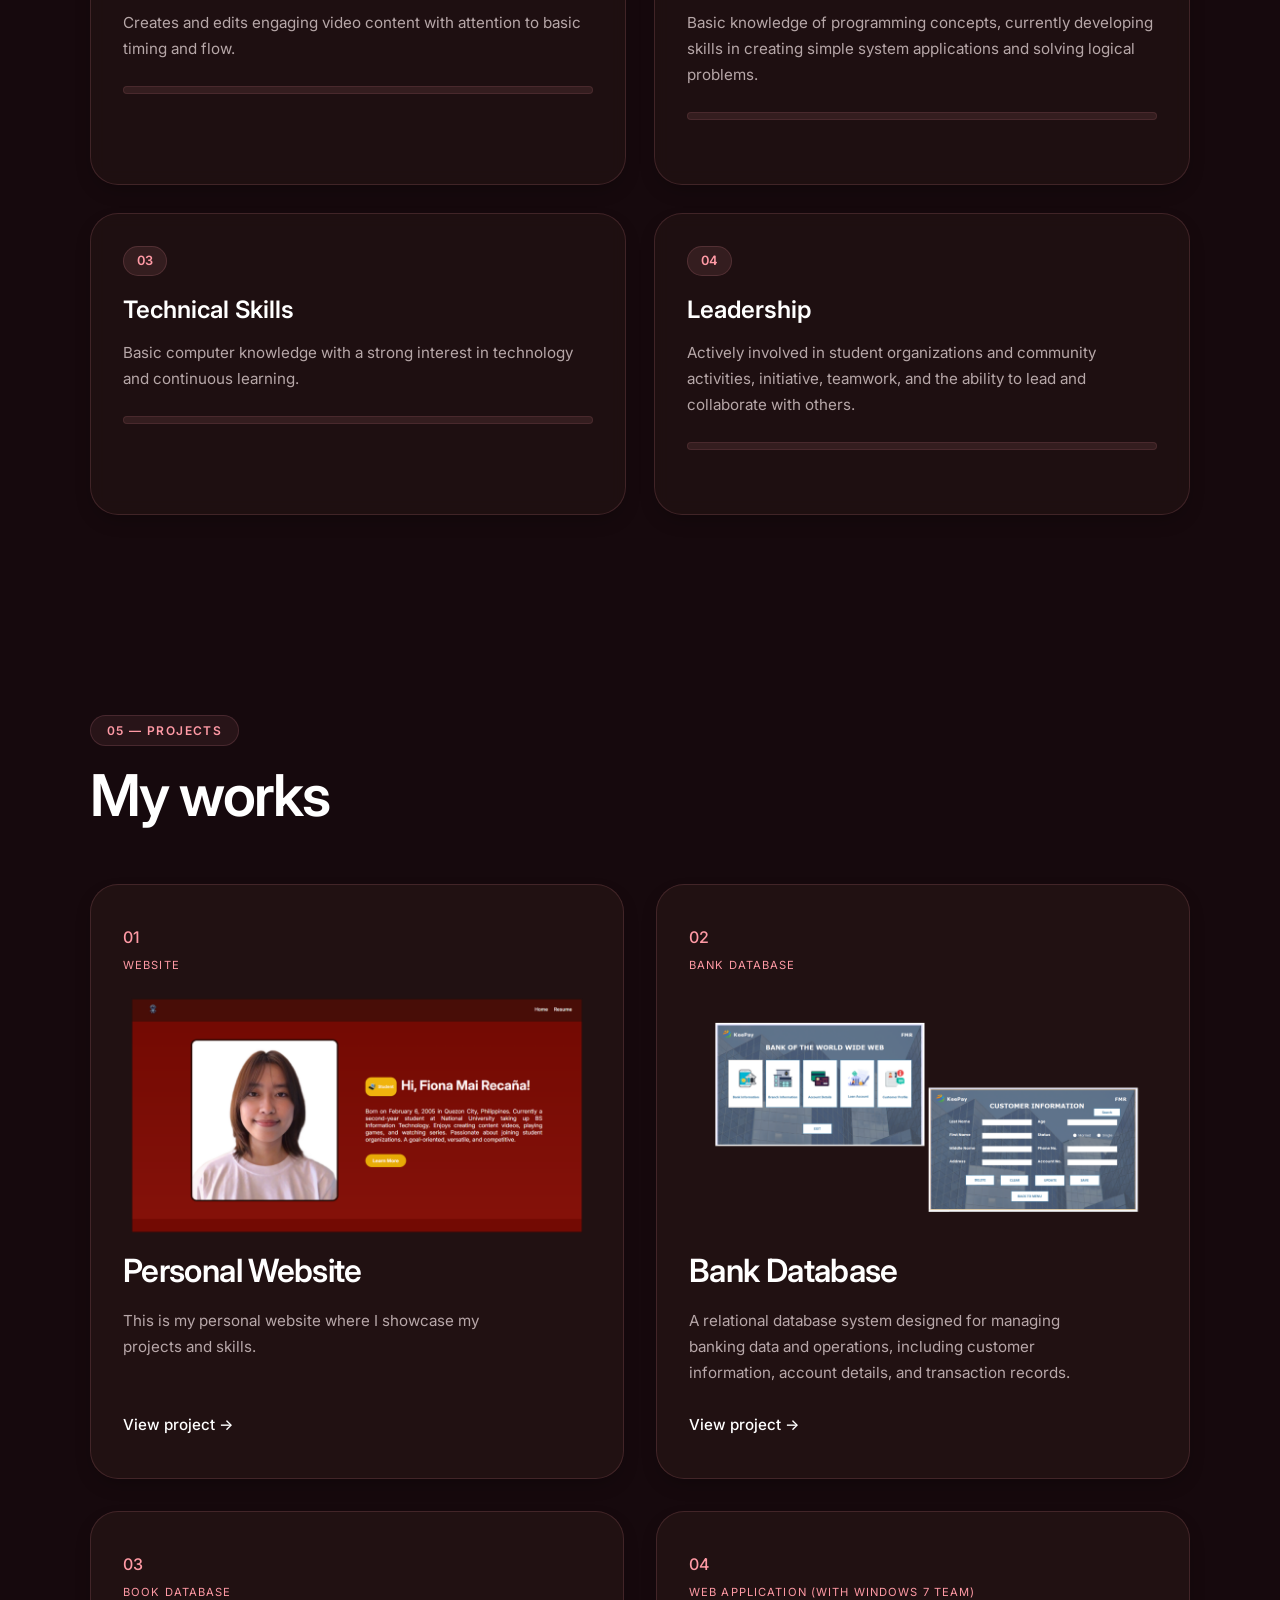
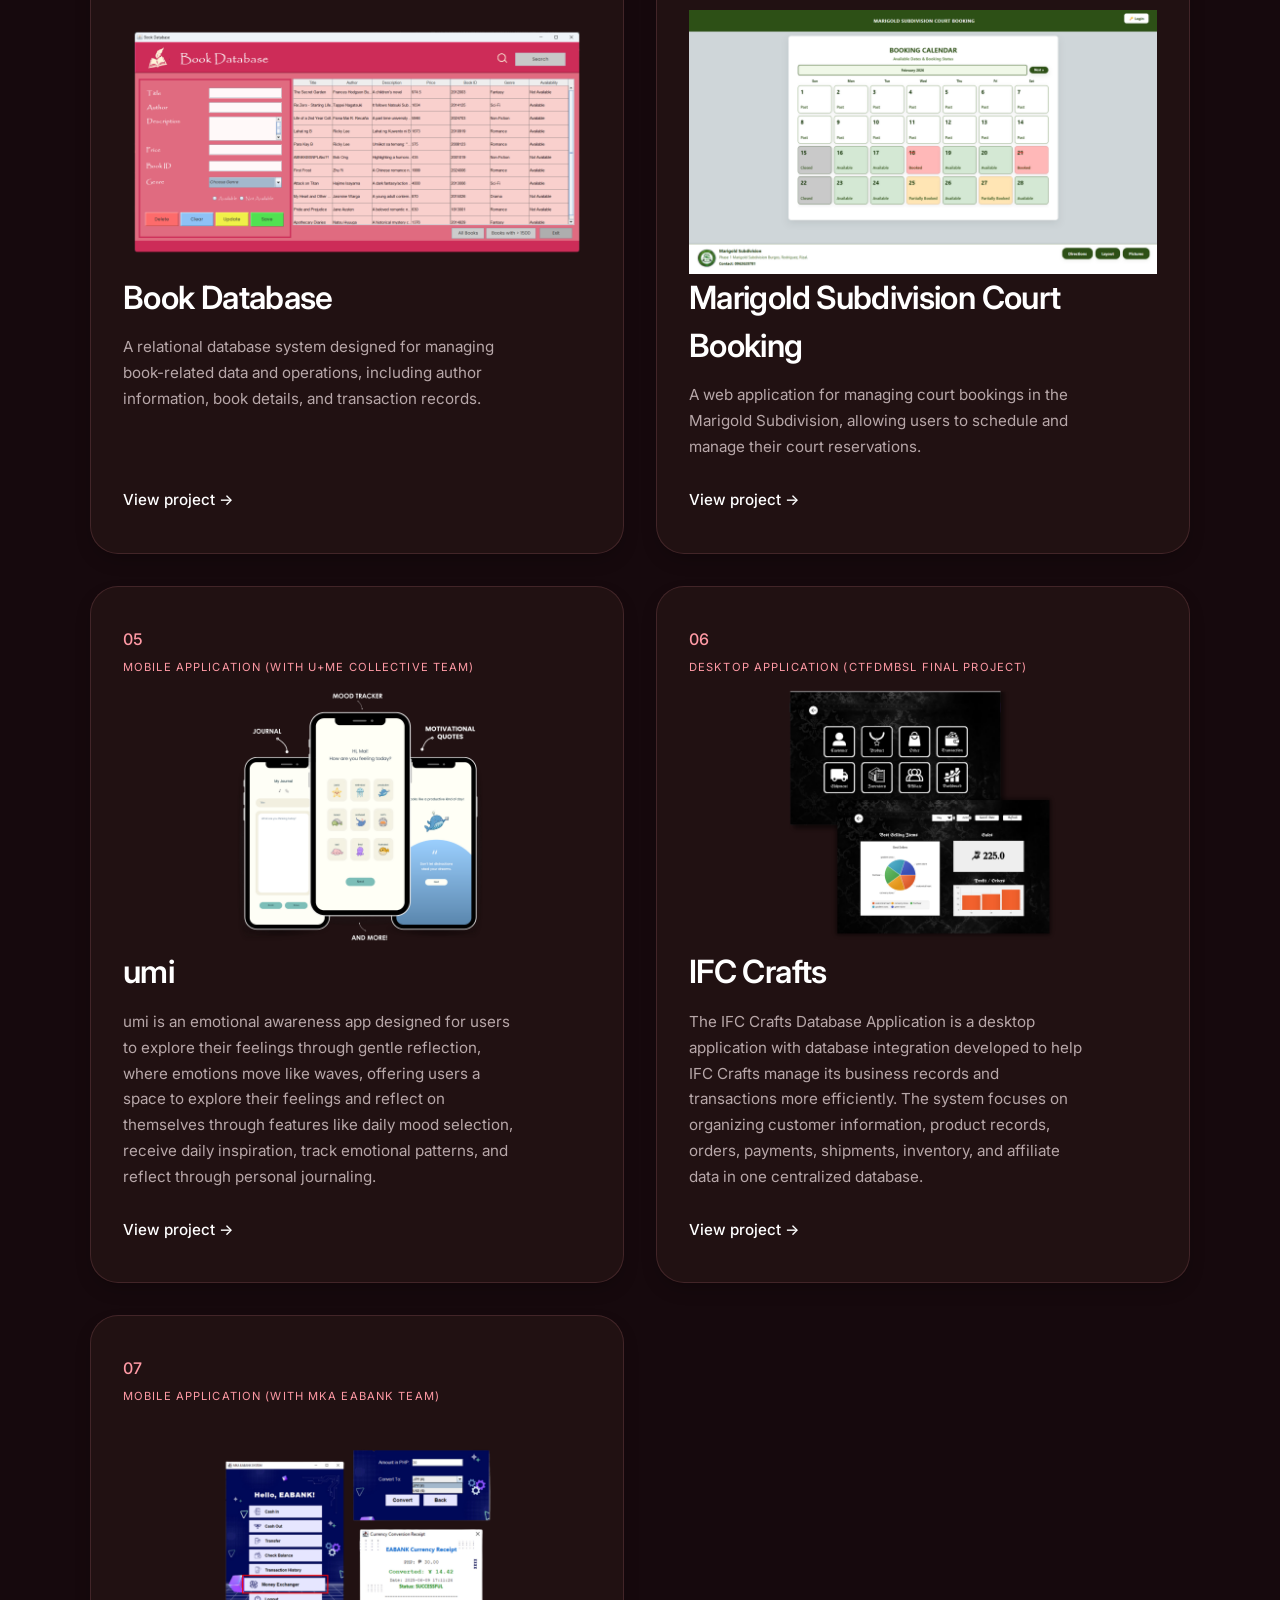
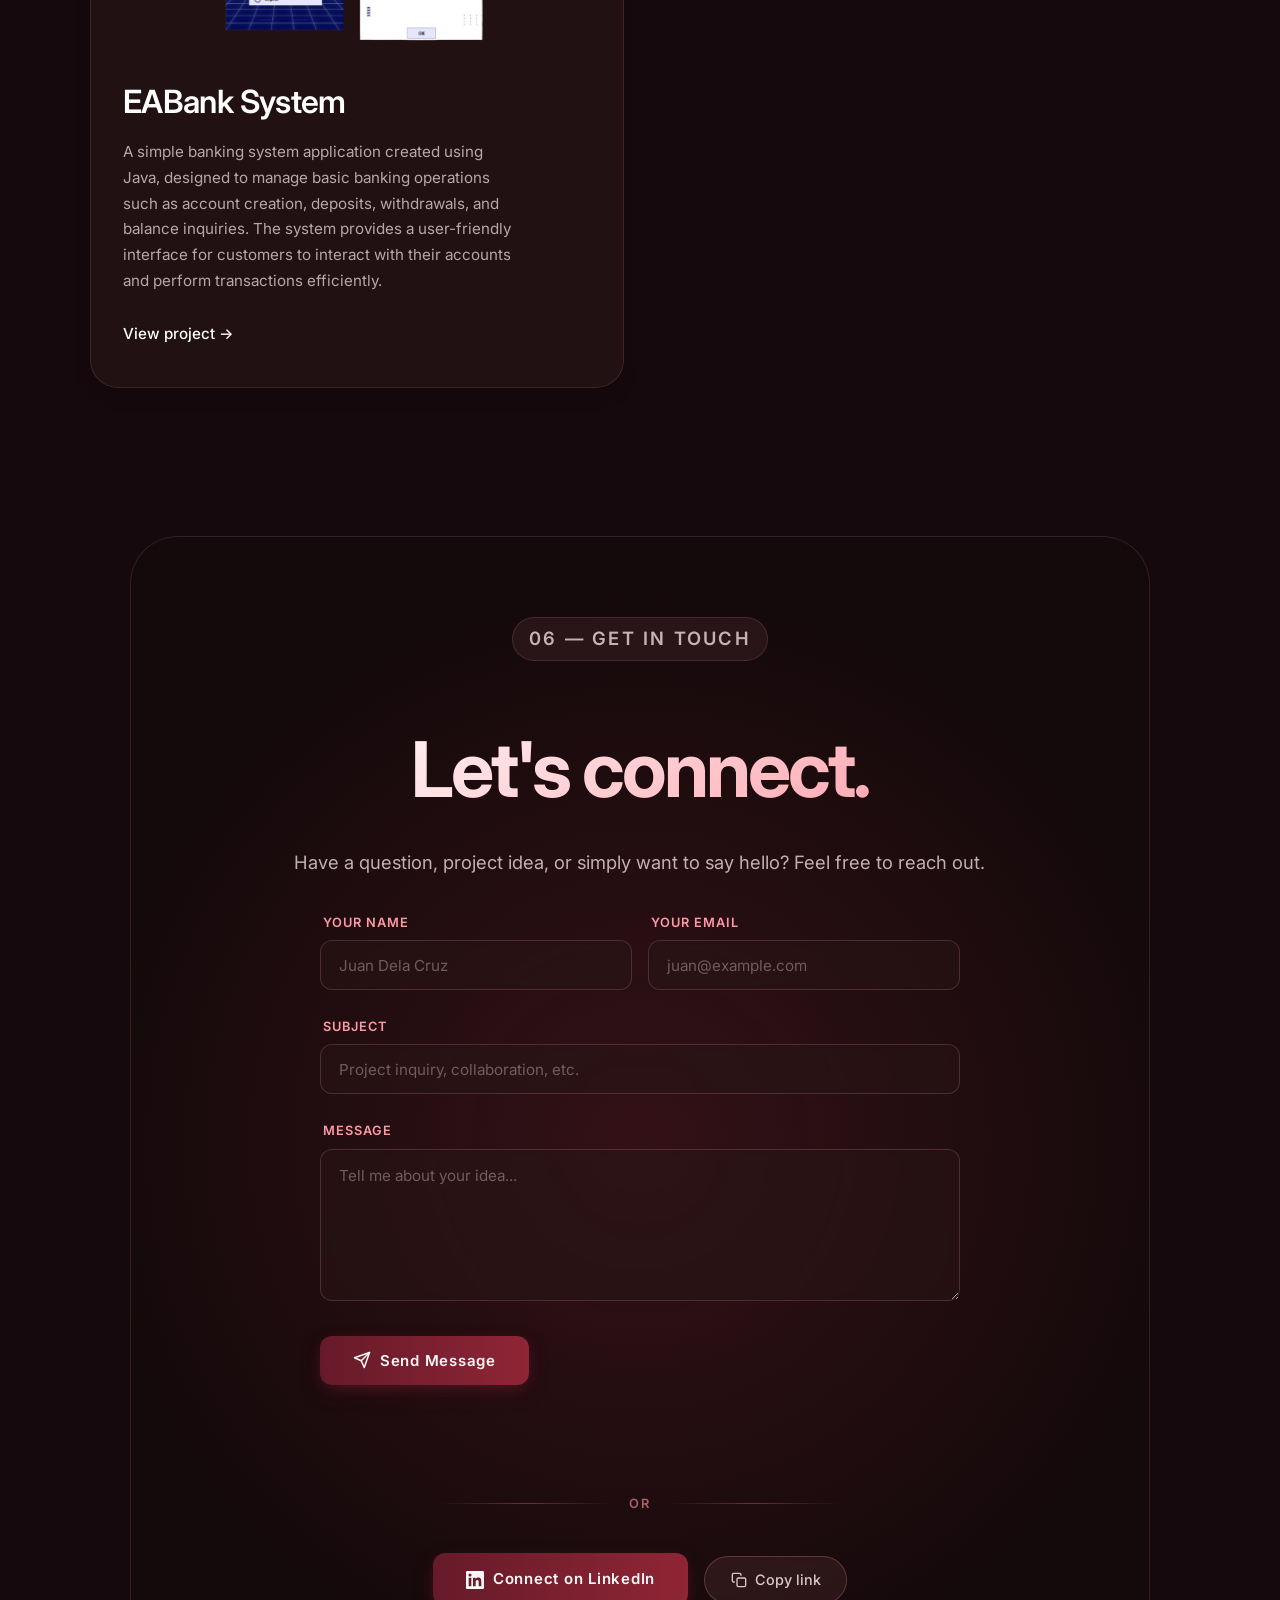
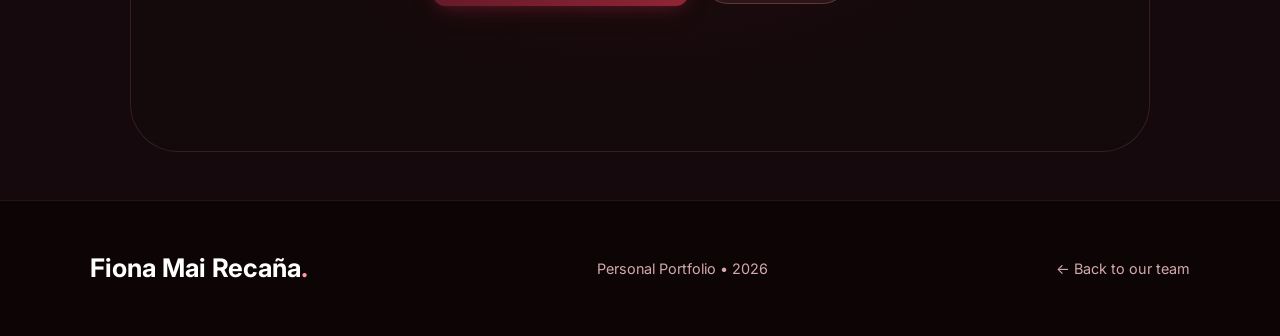
==== commit 4326688a: "Update index.html" ====
--- a/Fiona/index.html
+++ b/Fiona/index.html
@@ -4,33 +4,52 @@
   <meta charset="UTF-8">
   <meta name="viewport" content="width=device-width, initial-scale=1.0">
   <meta name="description" content="Fiona Mai R. Recaña — Student & future professional. Personal portfolio.">
+  <title>Fiona · Cosmic Portfolio</title>
+
   <link rel="preconnect" href="https://fonts.googleapis.com">
   <link rel="preconnect" href="https://fonts.gstatic.com" crossorigin>
   <link href="https://fonts.googleapis.com/css2?family=Inter:opsz,wght@14..32,300;14..32,400;14..32,500;14..32,600;14..32,700&display=swap" rel="stylesheet">
-  <title>Fiona · Cosmic Portfolio</title>
   <link rel="stylesheet" href="style.css">
 </head>
 <body>
 
-  <!-- ================= LOADING SCREEN ================= -->
+  <!-- ================= LOADING SCREEN (GREEN → LIGHT RED CROSSFADE) ================= -->
   <div class="loader" id="loader" aria-hidden="true">
-    <div class="loader-content">
-      <div class="loader-planet">
-        <div class="loader-ring"></div>
-        <div class="loader-ring"></div>
-        <div class="loader-dot"></div>
-      </div>
-      <p class="loader-text">Loading the cosmos...</p>
-      <div class="loader-progress">
-        <div class="loader-progress-fill"></div>
-      </div>
-    </div>
+
+    <!-- Green Layer (starting theme — same as team page) -->
+    <div class="loader-layer loader-layer-green">
+      <div class="loader-content">
+        <div class="loader-planet">
+          <div class="loader-ring"></div>
+          <div class="loader-ring"></div>
+          <div class="loader-dot"></div>
+        </div>
+        <p class="loader-text">Loading the cosmos...</p>
+        <div class="loader-progress">
+          <div class="loader-progress-fill"></div>
+        </div>
+      </div>
+    </div>
+
+    <!-- Light Red Layer (target theme — same as personal page) -->
+    <div class="loader-layer loader-layer-red">
+      <div class="loader-content">
+        <div class="loader-planet">
+          <div class="loader-ring"></div>
+          <div class="loader-ring"></div>
+          <div class="loader-dot"></div>
+        </div>
+        <p class="loader-text">Welcome to my portfolio</p>
+        <div class="loader-progress">
+          <div class="loader-progress-fill"></div>
+        </div>
+      </div>
+    </div>
+
   </div>
 
   <!-- ================= CURSOR TRAIL CANVAS ================= -->
   <canvas class="cursor-trail" id="cursorTrail" aria-hidden="true"></canvas>
-  <!--<span class="cursor-dot" aria-hidden="true"></span>
-  <span class="cursor-ring" aria-hidden="true"></span> -->
 
   <!-- ================= SCROLL PROGRESS BAR ================= -->
   <div class="scroll-progress" aria-hidden="true">
@@ -110,10 +129,11 @@
     <div class="hero-content">
       <p class="eyebrow reveal reveal-delay-1">personal portfolio</p>
       <h1 class="reveal reveal-delay-2">Hi, I'm <span class="gradient-text">Fiona.</span></h1>
-      <h2 class="reveal reveal-delay-3">Student &amp; Future professional</h2>
+      <h2 class="reveal reveal-delay-3">Student &amp; future professional</h2>
       <p class="intro reveal reveal-delay-4">
-        Welcome to my personal space - get to know my background, skills, and projects. 
-
+        Welcome to my personal space! Get to know my background,
+        explore my skills, interests, and the projects I've been
+        building along the way.
       </p>
       <div class="hero-buttons reveal reveal-delay-5">
         <a href="#about" class="cssbuttons-io">
@@ -166,10 +186,9 @@
         <p>
           Hello! I'm Fiona Mai Recaña, a 3rd-year student at National University taking
           BS Information Technology. Enjoys learning and discovering new things. Passionate
-          about joining student organizations and being part of the community. Aims to 
-          become a professional in the field of Information Technology. A goal-oriented, 
+          about joining student organizations and being part of the community. Aims to
+          become a professional in the field of Information Technology. A goal-oriented,
           versatile, and empathetic individual who values teamwork, creativity, and community involvement.
-
         </p>
         <p>
           This personal portfolio showcases my background, skills,
@@ -179,22 +198,18 @@
 
         <div class="stats-grid" id="statsGrid">
           <div class="stat-card">
-            <!-- FIONA UPDATE MO TO: Years Coding -->
             <div class="stat-number" data-target="2" data-suffix="+">0</div>
             <div class="stat-label">Years Coding</div>
           </div>
           <div class="stat-card">
-            <!-- FIONA UPDATE MO TO: Projects Built -->
             <div class="stat-number" data-target="10" data-suffix="+">0</div>
             <div class="stat-label">Projects Built</div>
           </div>
           <div class="stat-card">
-            <!-- FIONA UPDATE MO TO: Tech Learned -->
             <div class="stat-number" data-target="5" data-suffix="">0</div>
             <div class="stat-label">Tech Learned</div>
           </div>
           <div class="stat-card">
-            <!-- FIONA UPDATE MO TO: Dedication percentage -->
             <div class="stat-number" data-target="100" data-suffix="%">0</div>
             <div class="stat-label">Dedication</div>
           </div>
@@ -211,12 +226,10 @@
         </div>
         <div class="info-item">
           <span>Field</span>
-          <!-- FIONA UPDATE MO TO: Field/Course (hal. Information Technology) -->
           <strong>Information Technology</strong>
         </div>
         <div class="info-item">
           <span>Location</span>
-          <!-- FIONA UPDATE MO TO: Location (hal. Quezon City, Philippines) -->
           <strong>Quezon City, Philippines</strong>
         </div>
       </div>
@@ -233,17 +246,11 @@
 
     <div class="timeline">
 
-      <!-- PRESENT — FIONA UPDATE MO TO -->
-      <a
-        href="https://www.google.com/maps/place/National+University-Manila/@14.6043164,120.918411,13z/data=!4m10!1m2!2m1!1sNational+University+Manila!3m6!1s0x3397c9fc11a6ceb3:0x9d4220dade0140ab!8m2!3d14.6043164!4d120.9946287!15sChpOYXRpb25hbCBVbml2ZXJzaXR5IE1hbmlsYVocIhpuYXRpb25hbCB1bml2ZXJzaXR5IG1hbmlsYZIBEnByaXZhdGVfdW5pdmVyc2l0eZoBI0NoWkRTVUhOTUc5blMwVkpRMEZuU1VSU2IzVjFNRTVSRUFF4AEA-gEECAAQTA!16zL20vMDc4bjhi?entry=ttu&g_ep=EgoyMDI2MDkwOS4wIKXMDSoASAFQAw%3D%3D"
-        class="timeline-item"
-      >
+      <a href="#" class="timeline-item">
         <div class="timeline-number">01</div>
         <div class="timeline-content">
           <span class="timeline-badge">Present</span>
-          <!-- FIONA UPDATE MO TO: Current school name -->
           <h3>National University - Manila</h3>
-          <!-- FIONA UPDATE MO TO: Program / Course description -->
           <p>BS Information Technology with specialization in Mobile and Web Applications.</p>
           <span class="timeline-location">
             <svg xmlns="http://www.w3.org/2000/svg" width="14" height="14" viewBox="0 0 24 24" fill="none" stroke="currentColor" stroke-width="2" stroke-linecap="round" stroke-linejoin="round">
@@ -254,17 +261,11 @@
         </div>
       </a>
 
-      <!-- PREVIOUS — FIONA UPDATE MO TO -->
-      <a
-        href="https://maps.app.goo.gl/HwXLK9dfRwJFt8Zs7"
-        class="timeline-item"
-      >
+      <a href="#" class="timeline-item">
         <div class="timeline-number">02</div>
         <div class="timeline-content">
           <span class="timeline-badge">Previous</span>
-          <!-- FIONA UPDATE MO TO: Previous school name -->
           <h3>Manuel L. Quezon University</h3>
-          <!-- FIONA UPDATE MO TO: Previous education description -->
           <p>Senior High School - STEM Strand</p>
           <span class="timeline-location">
             <svg xmlns="http://www.w3.org/2000/svg" width="14" height="14" viewBox="0 0 24 24" fill="none" stroke="currentColor" stroke-width="2" stroke-linecap="round" stroke-linejoin="round">
@@ -275,16 +276,11 @@
         </div>
       </a>
 
-      <a
-        href="https://maps.app.goo.gl/GCAL969m5Fn964Gv6"
-        class="timeline-item"
-      >
+      <a href="#" class="timeline-item">
         <div class="timeline-number">03</div>
         <div class="timeline-content">
           <span class="timeline-badge">Previous</span>
-          <!-- FIONA UPDATE MO TO: Current school name -->
           <h3>Ramon Magsaysay (Cubao) High School</h3>
-          <!-- FIONA UPDATE MO TO: Program / Course description -->
           <p>Junior High School - STE Program</p>
           <span class="timeline-location">
             <svg xmlns="http://www.w3.org/2000/svg" width="14" height="14" viewBox="0 0 24 24" fill="none" stroke="currentColor" stroke-width="2" stroke-linecap="round" stroke-linejoin="round">
@@ -295,16 +291,11 @@
         </div>
       </a>
 
-      <a
-        href="https://maps.app.goo.gl/EwyanUpMTvJWFJKW7"
-        class="timeline-item"
-      >
+      <a href="#" class="timeline-item">
         <div class="timeline-number">04</div>
         <div class="timeline-content">
           <span class="timeline-badge">Previous</span>
-          <!-- FIONA UPDATE MO TO: Current school name -->
           <h3>Philippine Medical Women's School</h3>
-          <!-- FIONA UPDATE MO TO: Program / Course description -->
           <p>Pre-School to Elementary</p>
           <span class="timeline-location">
             <svg xmlns="http://www.w3.org/2000/svg" width="14" height="14" viewBox="0 0 24 24" fill="none" stroke="currentColor" stroke-width="2" stroke-linecap="round" stroke-linejoin="round">
@@ -319,62 +310,53 @@
   </section>
 
 
-  <!-- ================= SKILLS ================= -->
+  <!-- ================= POSITIONS HELD ================= -->
   <section id="involvement" class="involvement">
     <div class="section-heading">
-      <p class="eyebrow">03 — leadership & organizational involvement</p>
+      <p class="eyebrow">03 — leadership &amp; organizational involvement</p>
       <h2>Positions Held</h2>
     </div>
-    <div class="involvement-grid">
-
-      <!-- FIONA UPDATE MO TO: Skill 1 + percentage -->
-      <div class="skill-card" style="--level: 80%;">
+    <div class="skills-grid">
+
+      <div class="skill-card">
         <span>2026-Present</span>
         <h3>3rd Year Batch Representative, CCIT Student Council</h3>
-        <p>Batch representative of the third-year BSIT and BSCS  students of NU Manila</p>
-
-      </div>
-
-      <!-- FIONA UPDATE MO TO: Skill 2 + percentage -->
-      <div class="skill-card" style="--level: 75%;">
+        <p>Batch representative of the third-year BSIT and BSCS students of NU Manila.</p>
+      </div>
+
+      <div class="skill-card">
         <span>2026-Present</span>
         <h3>Chief of Video Editor, Bulldogs Sports Zone</h3>
-        <p>Edits interview clips and other entertainment content featuring NU’s student - athletes. </p>
-
-      </div>
-
-      <!-- FIONA UPDATE MO TO: Skill 3 + percentage -->
-      <div class="skill-card" style="--level: 85%;">
+        <p>Edits interview clips and other entertainment content featuring NU's student-athletes.</p>
+      </div>
+
+      <div class="skill-card">
         <span>May 2026</span>
         <h3>Sound Director, Tanghalang Nasyunal - Tanghal S2</h3>
         <p>Directed sounds in a story entitled Patahian ng mga Malaya as part of the theater production.</p>
-
-      </div>
-
-      <!-- FIONA UPDATE MO TO: Skill 4 + percentage -->
-      <div class="skill-card" style="--level: 88%;">
+      </div>
+
+      <div class="skill-card">
         <span>May 2026</span>
         <h3>Photographer/Videographer, Tanghalang Nasyunal - Tanghal S2</h3>
-        <p>Captured photos and videos as part of the theater production</p>
-
-      </div>
-
-      <div class="skill-card" style="--level: 88%;">
+        <p>Captured photos and videos as part of the theater production.</p>
+      </div>
+
+      <div class="skill-card">
         <span>2025-2026</span>
         <h3>Committee of Video Editor, Bulldogs Sports Zone</h3>
-        <p>Edits interview clips and other entertainment content featuring NU’s student-athletes.</p>
-
-      </div>
-      
-      <div class="skill-card" style="--level: 88%;">
+        <p>Edits interview clips and other entertainment content featuring NU's student-athletes.</p>
+      </div>
+
+      <div class="skill-card">
         <span>2024-2026</span>
         <h3>Committee of Events Creation and Technical Production, CCIT Student Council</h3>
         <p>Designs event venues and serves as part of the working committee during organizational events.</p>
-
       </div>
 
     </div>
   </section>
+
 
   <!-- ================= SKILLS ================= -->
   <section id="skills" class="skills">
@@ -418,6 +400,9 @@
 
     </div>
   </section>
+
+
+
 
 
   <!-- ================= PROJECTS ================= -->
@@ -533,6 +518,7 @@
   </section>
 
 
+
   <!-- ================= CONTACT ================= -->
   <section id="contact" class="contact">
     <div class="contact-content">
@@ -588,14 +574,12 @@
       </div>
 
       <div class="contact-actions">
-        <!-- FIONA UPDATE MO TO: LinkedIn URL -->
         <a href="https://www.linkedin.com/in/siomwai" class="cssbuttons-io" target="_blank" rel="noopener noreferrer">
           <svg xmlns="http://www.w3.org/2000/svg" viewBox="0 0 24 24" fill="currentColor" width="1.2em" height="1.2em">
             <path d="M20.447 20.452h-3.554v-5.569c0-1.328-.027-3.037-1.852-3.037-1.853 0-2.136 1.445-2.136 2.939v5.667H9.351V9h3.414v1.561h.046c.477-.9 1.637-1.85 3.37-1.85 3.601 0 4.267 2.37 4.267 5.455v6.286zM5.337 7.433a2.062 2.062 0 01-2.063-2.065 2.064 2.064 0 112.063 2.065zm1.782 13.019H3.555V9h3.564v11.452zM22.225 0H1.771C.792 0 0 .774 0 1.729v20.542C0 23.227.792 24 1.771 24h20.451C23.2 24 24 23.227 24 22.271V1.729C24 .774 23.2 0 22.222 0h.003z"/>
           </svg>
           <span>Connect on LinkedIn</span>
         </a>
-        <!-- FIONA UPDATE MO TO: Copy link data (LinkedIn URL) -->
         <button class="copy-link" data-copy="https://www.linkedin.com/in/siomwai" type="button">
           <svg xmlns="http://www.w3.org/2000/svg" width="16" height="16" viewBox="0 0 24 24" fill="none" stroke="currentColor" stroke-width="2" stroke-linecap="round" stroke-linejoin="round">
             <rect x="9" y="9" width="13" height="13" rx="2" ry="2"></rect>
@@ -630,71 +614,6 @@
 
   <!-- ================= SCRIPTS ================= -->
   <script>
-    /* ============ 0. CUSTOM CURSOR ============ */
-    (function () {
-      const dot = document.querySelector('.cursor-dot');
-      const ring = document.querySelector('.cursor-ring');
-      if (!dot || !ring) return;
-
-      const hasHover = window.matchMedia('(hover: hover) and (pointer: fine)').matches;
-      if (!hasHover) {
-        dot.style.display = 'none';
-        ring.style.display = 'none';
-        return;
-      }
-
-      let mouseX = 0;
-      let mouseY = 0;
-      let ringX = 0;
-      let ringY = 0;
-
-      document.addEventListener('mousemove', function (event) {
-        mouseX = event.clientX;
-        mouseY = event.clientY;
-        dot.style.transform = `translate(${mouseX}px, ${mouseY}px) translate(-50%, -50%)`;
-      });
-
-      function animateRing() {
-        ringX += (mouseX - ringX) * 0.15;
-        ringY += (mouseY - ringY) * 0.15;
-        ring.style.transform = `translate(${ringX}px, ${ringY}px) translate(-50%, -50%)`;
-        requestAnimationFrame(animateRing);
-      }
-      animateRing();
-
-      document.querySelectorAll('a, button, section, footer, .info-card, .timeline-item, .skill-card, .hobby, .project-card, .stat-card, input, textarea, .copy-link').forEach(function (element) {
-        element.addEventListener('mouseenter', function () {
-          dot.classList.add('cursor-hover');
-          ring.classList.add('cursor-hover');
-        });
-
-        element.addEventListener('mouseleave', function () {
-          dot.classList.remove('cursor-hover');
-          ring.classList.remove('cursor-hover');
-        });
-      });
-
-      document.addEventListener('mouseleave', function () {
-        dot.style.opacity = '0';
-        ring.style.opacity = '0';
-      });
-
-      document.addEventListener('mouseenter', function () {
-        dot.style.opacity = '1';
-        ring.style.opacity = '1';
-      });
-
-      document.addEventListener('mousedown', function () {
-        ring.classList.add('cursor-click');
-        dot.classList.add('cursor-click');
-      });
-
-      document.addEventListener('mouseup', function () {
-        ring.classList.remove('cursor-click');
-        dot.classList.remove('cursor-click');
-      });
-    })();
-
     /* ============ 0. LOADING SCREEN ============ */
     (function () {
       const loader = document.getElementById('loader');
@@ -704,7 +623,7 @@
 
       window.addEventListener('load', function () {
         const elapsed = Date.now() - startTime;
-        const remaining = Math.max(0, 1200 - elapsed);
+        const remaining = Math.max(0, 2800 - elapsed);
 
         setTimeout(function () {
           loader.classList.add('loaded');
@@ -712,7 +631,7 @@
 
           setTimeout(function () {
             loader.style.display = 'none';
-          }, 800);
+          }, 900);
         }, remaining);
       });
 
@@ -722,13 +641,13 @@
           document.body.classList.add('loaded');
           setTimeout(function () {
             loader.style.display = 'none';
-          }, 800);
-        }
-      }, 4000);
+          }, 900);
+        }
+      }, 5000);
     })();
 
 
-    /* ============ 1. CURSOR TRAIL (cosmic line) ============ */
+    /* ============ 1. CURSOR TRAIL (LIGHT RED COSMIC LINE) ============ */
     (function () {
       const canvas = document.getElementById('cursorTrail');
       if (!canvas) return;
@@ -805,13 +724,14 @@
           const alpha = point.life;
           const size = point.size * point.life;
 
+          /* 🌹 LIGHT RED trail colors */
           const gradient = ctx.createRadialGradient(
             point.x, point.y, 0,
             point.x, point.y, size * 3
           );
-          gradient.addColorStop(0, `rgba(255, 77, 90, ${alpha * 0.9})`);
-          gradient.addColorStop(0.4, `rgba(220, 30, 45, ${alpha * 0.5})`);
-          gradient.addColorStop(1, 'rgba(170, 15, 30, 0)');
+          gradient.addColorStop(0, `rgba(255, 154, 165, ${alpha * 0.9})`);
+          gradient.addColorStop(0.4, `rgba(212, 90, 106, ${alpha * 0.5})`);
+          gradient.addColorStop(1, 'rgba(143, 37, 53, 0)');
 
           ctx.beginPath();
           ctx.fillStyle = gradient;
@@ -841,9 +761,9 @@
           const lineGradient = ctx.createLinearGradient(
             first.x, first.y, last.x, last.y
           );
-          lineGradient.addColorStop(0, 'rgba(255, 77, 90, 0)');
-          lineGradient.addColorStop(0.5, 'rgba(255, 77, 90, 0.3)');
-          lineGradient.addColorStop(1, 'rgba(255, 77, 90, 0)');
+          lineGradient.addColorStop(0, 'rgba(255, 154, 165, 0)');
+          lineGradient.addColorStop(0.5, 'rgba(255, 154, 165, 0.3)');
+          lineGradient.addColorStop(1, 'rgba(255, 154, 165, 0)');
 
           ctx.strokeStyle = lineGradient;
           ctx.lineWidth = 1.5;
@@ -1084,7 +1004,6 @@
       const submitBtn = document.getElementById('submitBtn');
       if (!form) return;
 
-      // FIONA UPDATE MO TO: Formspree endpoint (gumawa ng account sa formspree.io)
       const FORMSPREE_ENDPOINT = 'https://formspree.io/f/mljdpydj';
 
       const validators = {
@@ -1115,13 +1034,8 @@
         }
       };
 
-      function getFieldWrapper(input) {
-        return input.closest('.form-group');
-      }
-
-      function getErrorSpan(fieldName) {
-        return form.querySelector('[data-error-for="' + fieldName + '"]');
-      }
+      function getFieldWrapper(input) { return input.closest('.form-group'); }
+      function getErrorSpan(fieldName) { return form.querySelector('[data-error-for="' + fieldName + '"]'); }
 
       function showError(fieldName, message) {
         const input = form.querySelector('[name="' + fieldName + '"]');
@@ -1142,45 +1056,30 @@
       function validateField(fieldName) {
         const input = form.querySelector('[name="' + fieldName + '"]');
         if (!input) return true;
-
         const error = validators[fieldName](input.value);
-        if (error) {
-          showError(fieldName, error);
-          return false;
-        } else {
-          clearError(fieldName);
-          return true;
-        }
+        if (error) { showError(fieldName, error); return false; }
+        else { clearError(fieldName); return true; }
       }
 
       Object.keys(validators).forEach(function (fieldName) {
         const input = form.querySelector('[name="' + fieldName + '"]');
         if (!input) return;
-
         input.addEventListener('blur', function () {
-          if (input.value.trim()) {
-            validateField(fieldName);
-          }
+          if (input.value.trim()) validateField(fieldName);
         });
-
         input.addEventListener('input', function () {
-          if (input.closest('.form-group').classList.contains('has-error')) {
-            validateField(fieldName);
-          }
+          if (input.closest('.form-group').classList.contains('has-error')) validateField(fieldName);
         });
       });
 
       form.addEventListener('submit', function (e) {
         e.preventDefault();
-
         let isValid = true;
         let firstInvalidField = null;
 
         Object.keys(validators).forEach(function (fieldName) {
           const fieldValid = validateField(fieldName);
-          if (!fieldValid && !firstInvalidField) {
-            firstInvalidField = form.querySelector('[name="' + fieldName + '"]');
-          }
+          if (!fieldValid && !firstInvalidField) firstInvalidField = form.querySelector('[name="' + fieldName + '"]');
           if (!fieldValid) isValid = false;
         });
 
@@ -1189,51 +1088,24 @@
           return;
         }
 
-        submitBtn.disabled = true;
-        const originalText = submitBtn.querySelector('span').textContent;
-        submitBtn.querySelector('span').textContent = 'Sending...';
-
-        fetch(FORMSPREE_ENDPOINT, {
-          method: 'POST',
-          headers: {
-            'Accept': 'application/json',
-            'Content-Type': 'application/json'
-          },
-          body: JSON.stringify({
-            name: form.name.value.trim(),
-            email: form.email.value.trim(),
-            subject: form.subject.value.trim(),
-            message: form.message.value.trim()
-          })
-        })
-        .then(function (response) {
-          if (response.ok) {
+        if (!FORMSPREE_ENDPOINT) {
+          submitBtn.disabled = true;
+          const originalText = submitBtn.querySelector('span').textContent;
+          submitBtn.querySelector('span').textContent = 'Sending...';
+
+          setTimeout(function () {
             successBox.classList.add('show');
             form.reset();
             Object.keys(validators).forEach(clearError);
-
-            setTimeout(function () {
-              successBox.classList.remove('show');
-            }, 5000);
-          } else {
-            return response.json().then(function (data) {
-              const errorMsg = (data.errors && data.errors[0] && data.errors[0].message)
-                ? data.errors[0].message
-                : 'Something went wrong. Please try again.';
-              alert('Error: ' + errorMsg);
-            });
-          }
-        })
-        .catch(function (error) {
-          alert('Network error: ' + error.message);
-        })
-        .finally(function () {
-          submitBtn.disabled = false;
-          submitBtn.querySelector('span').textContent = originalText;
-        });
+            submitBtn.disabled = false;
+            submitBtn.querySelector('span').textContent = originalText;
+            setTimeout(function () { successBox.classList.remove('show'); }, 5000);
+          }, 900);
+          return;
+        }
       });
     })();
   </script>
 
 </body>
-</html>+</html>
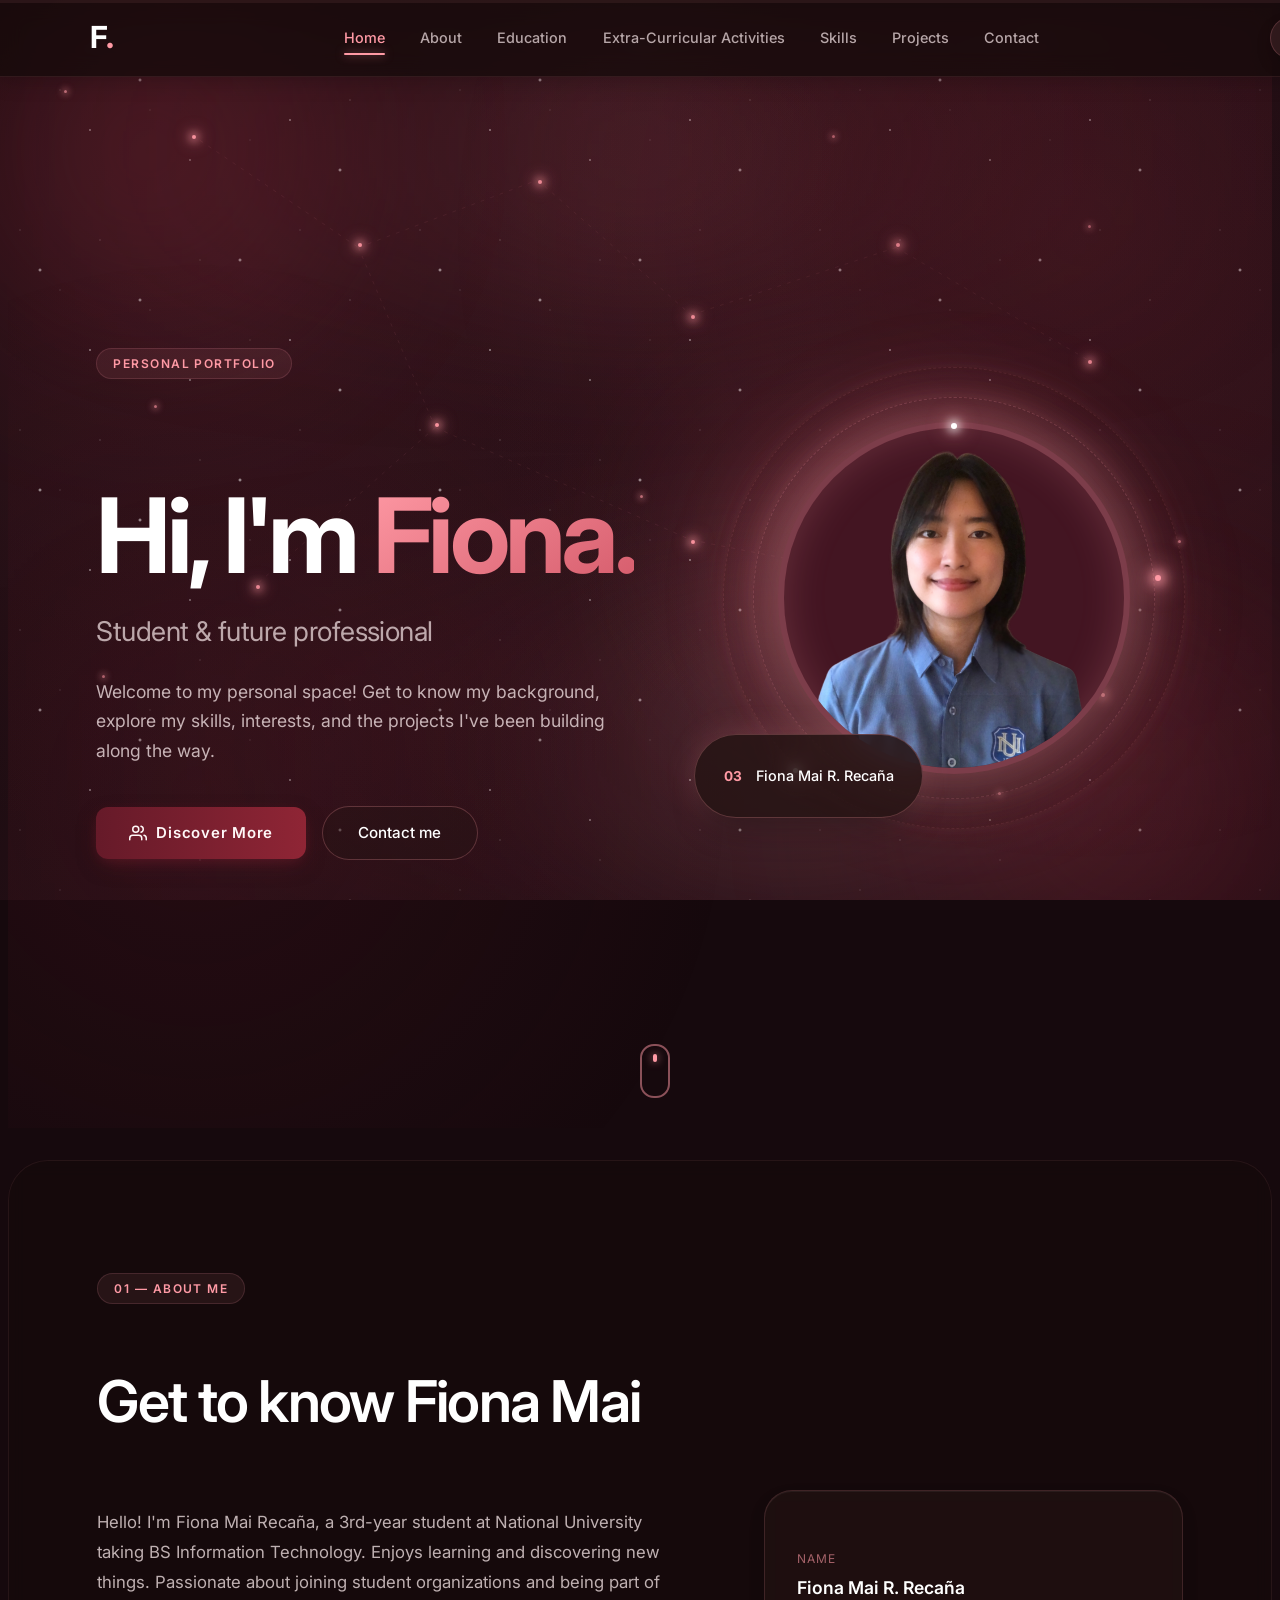
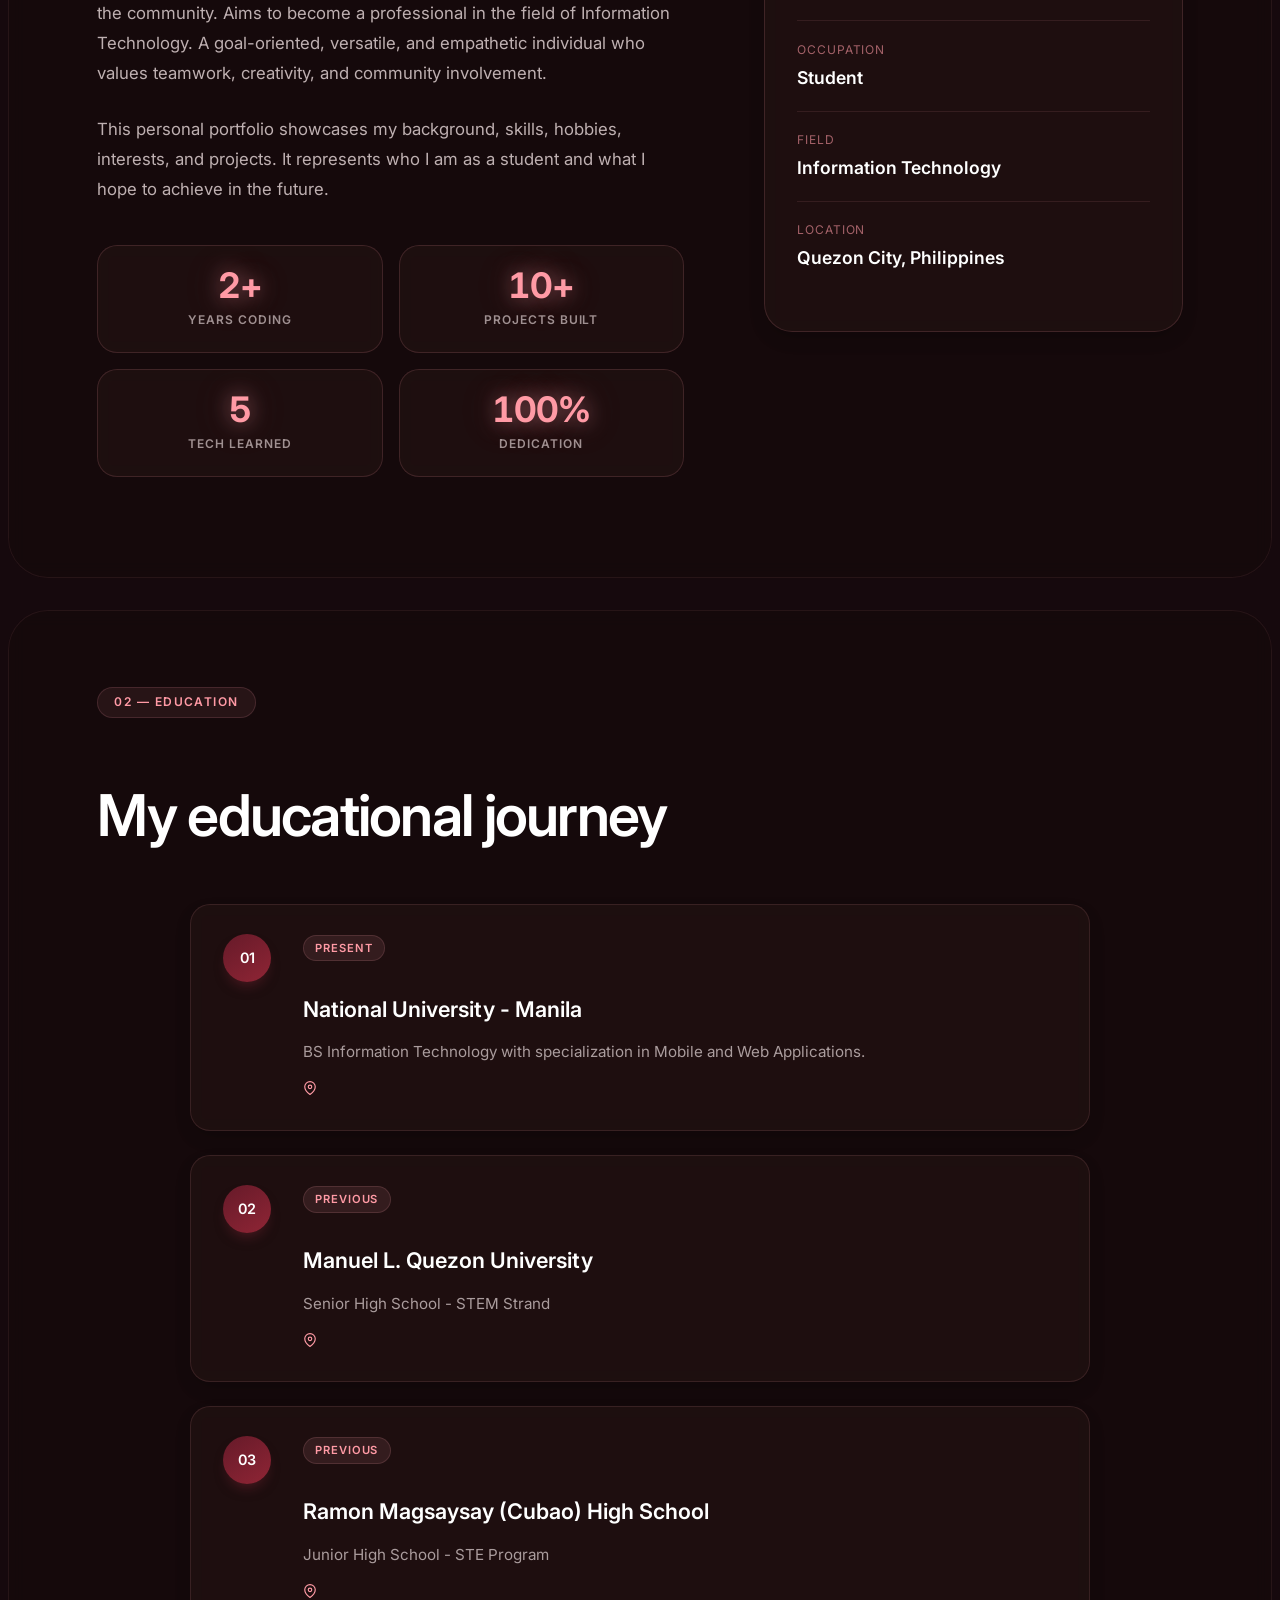
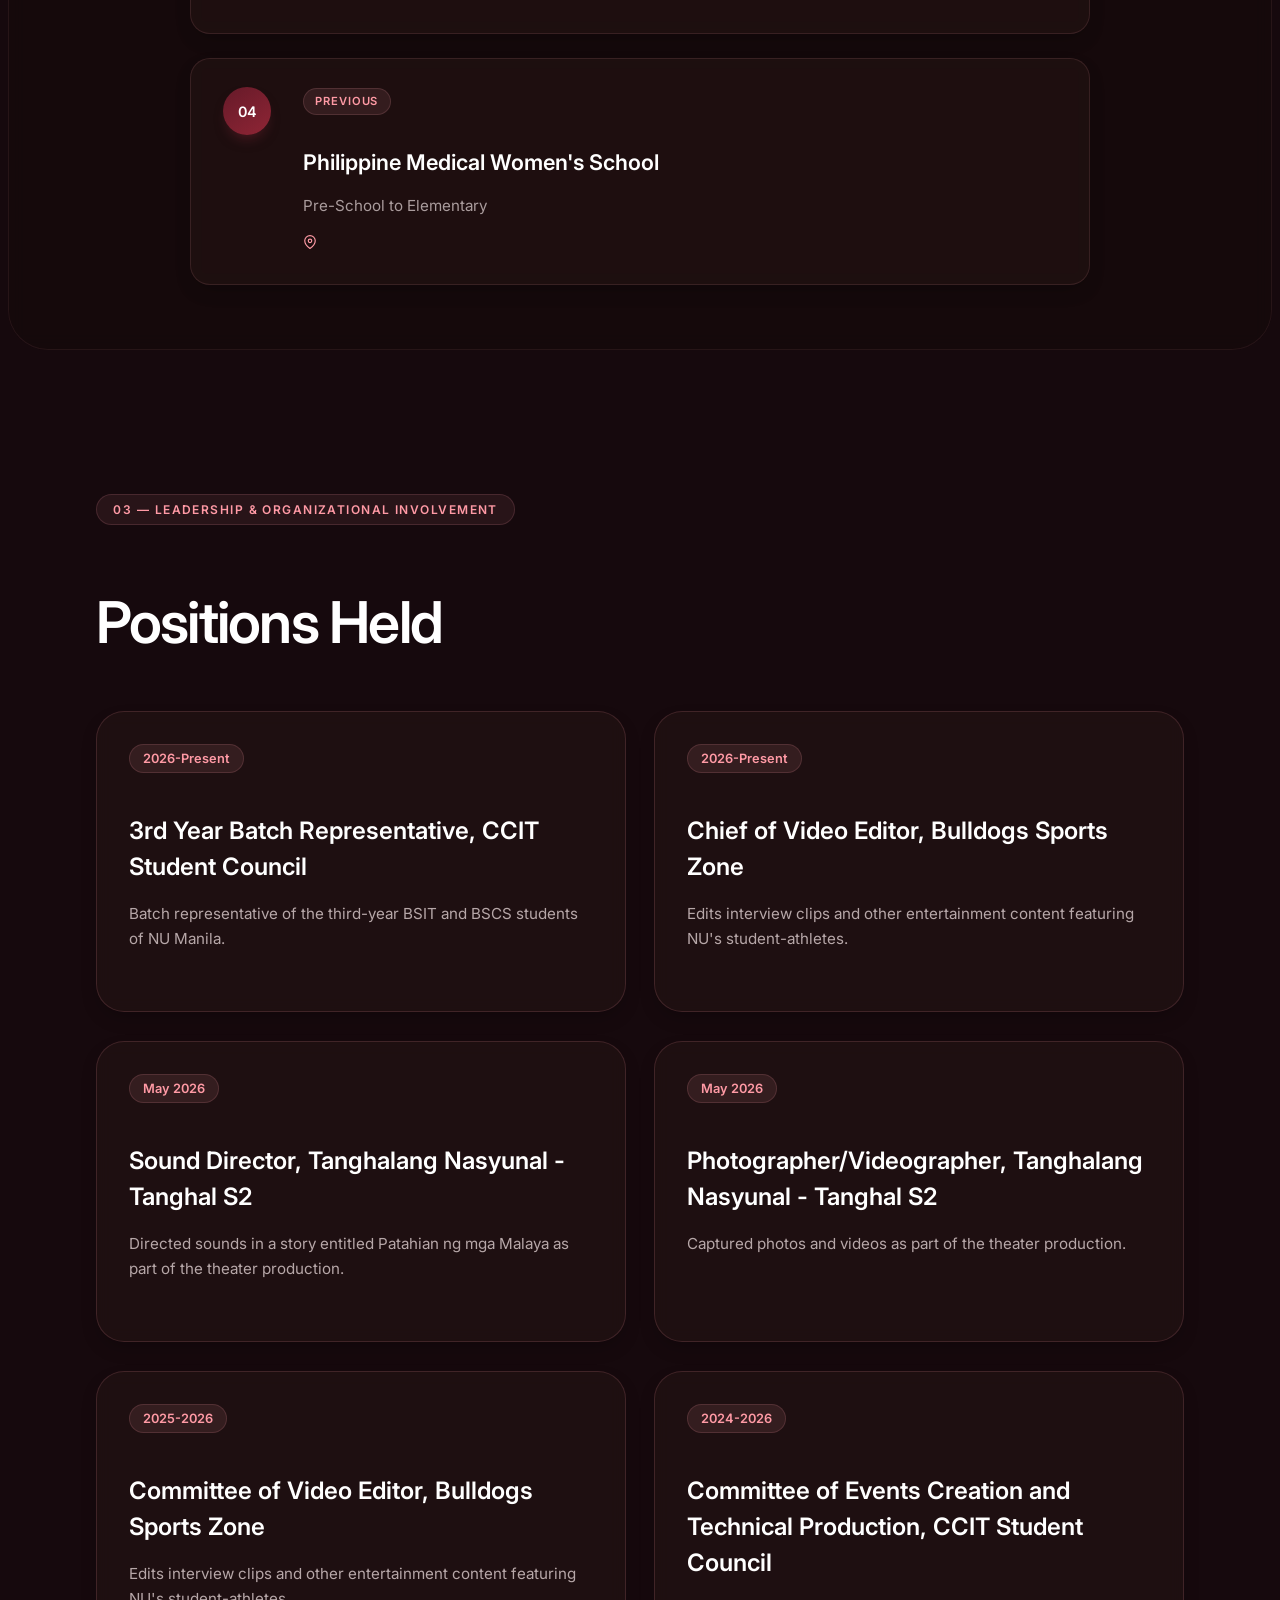
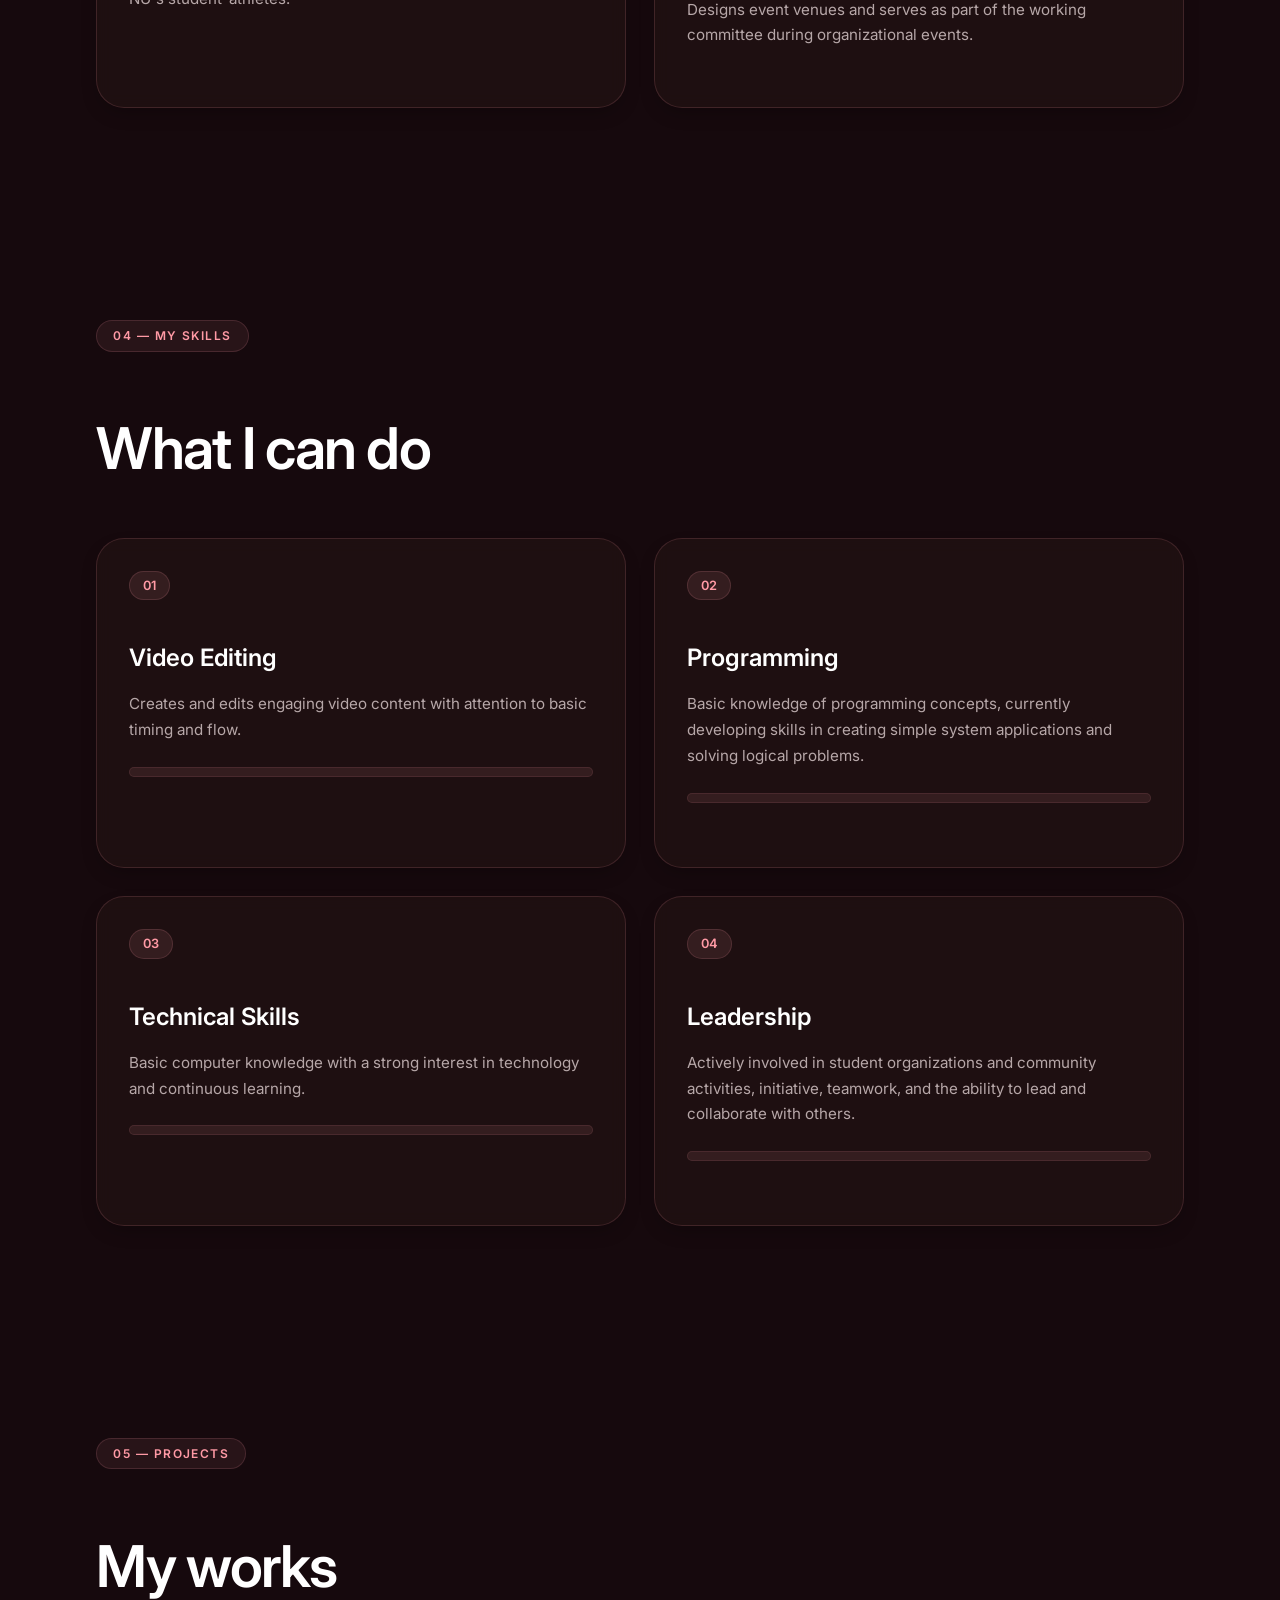
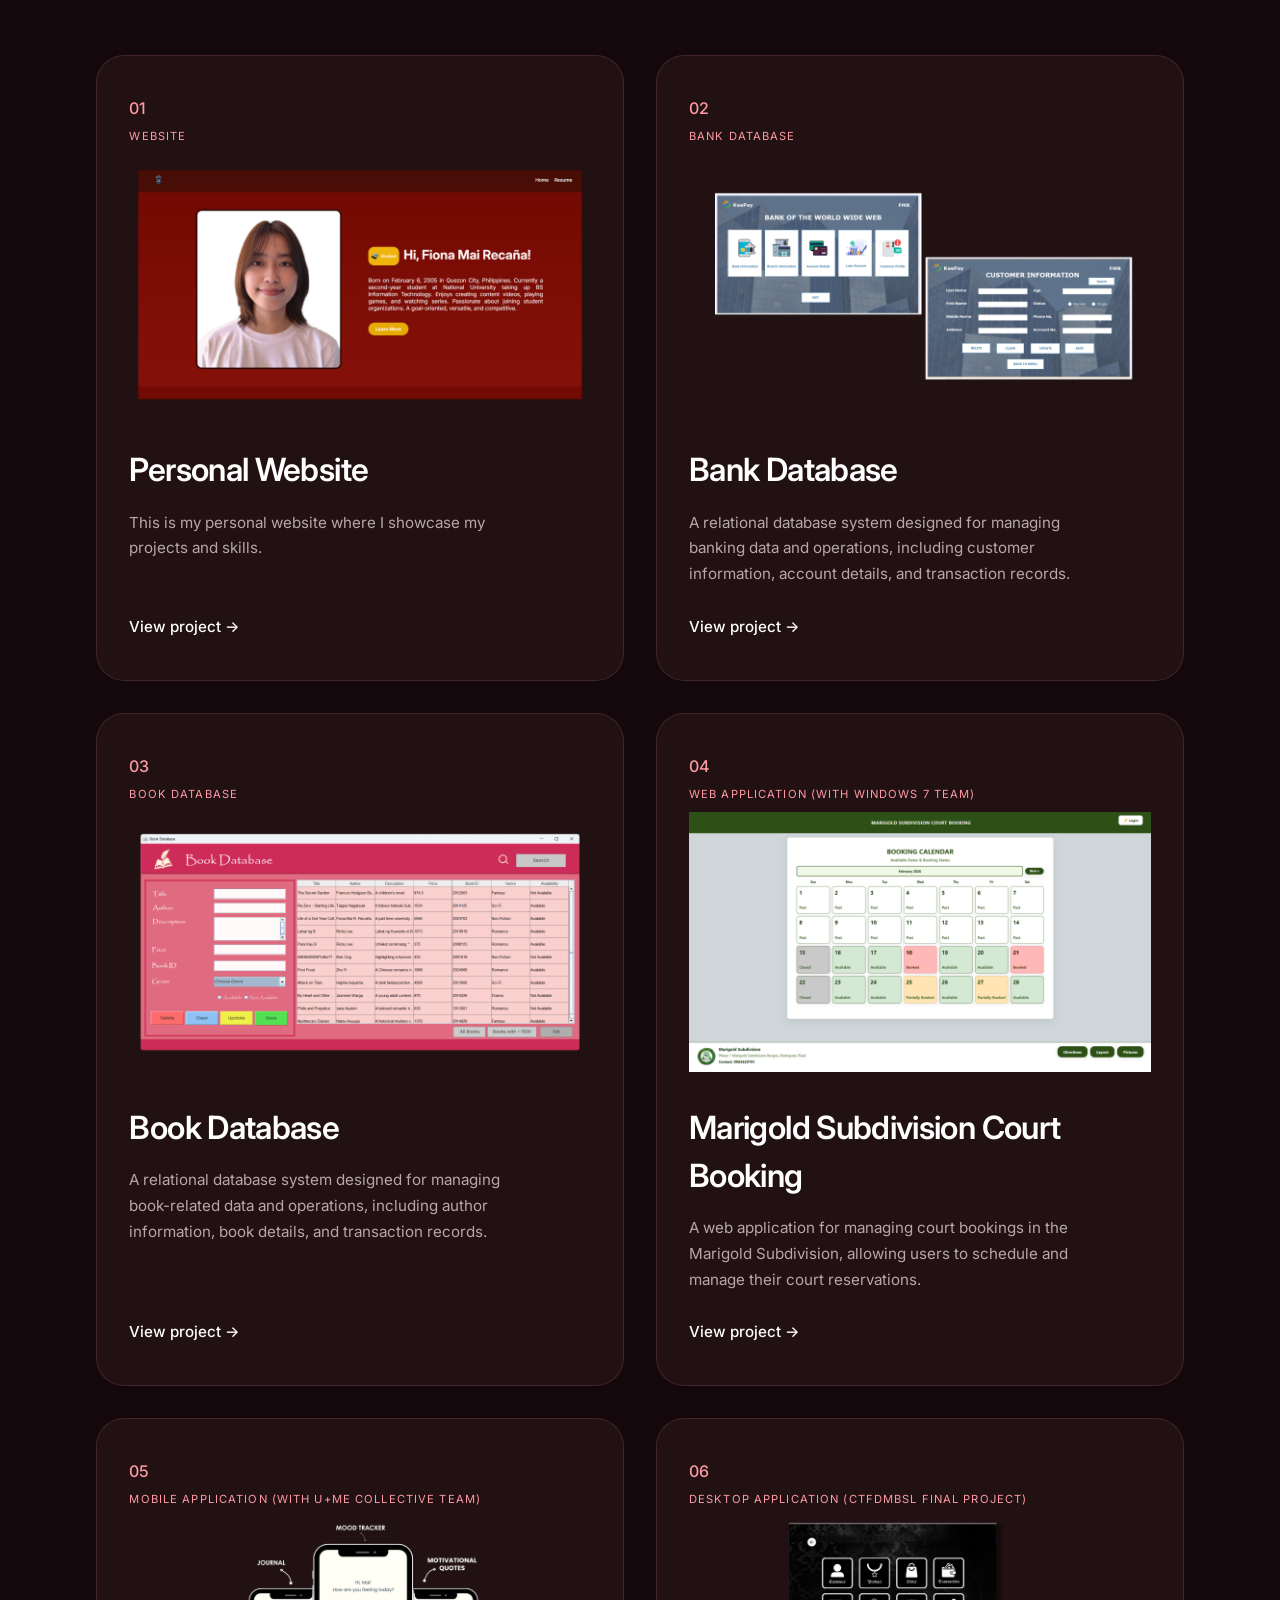
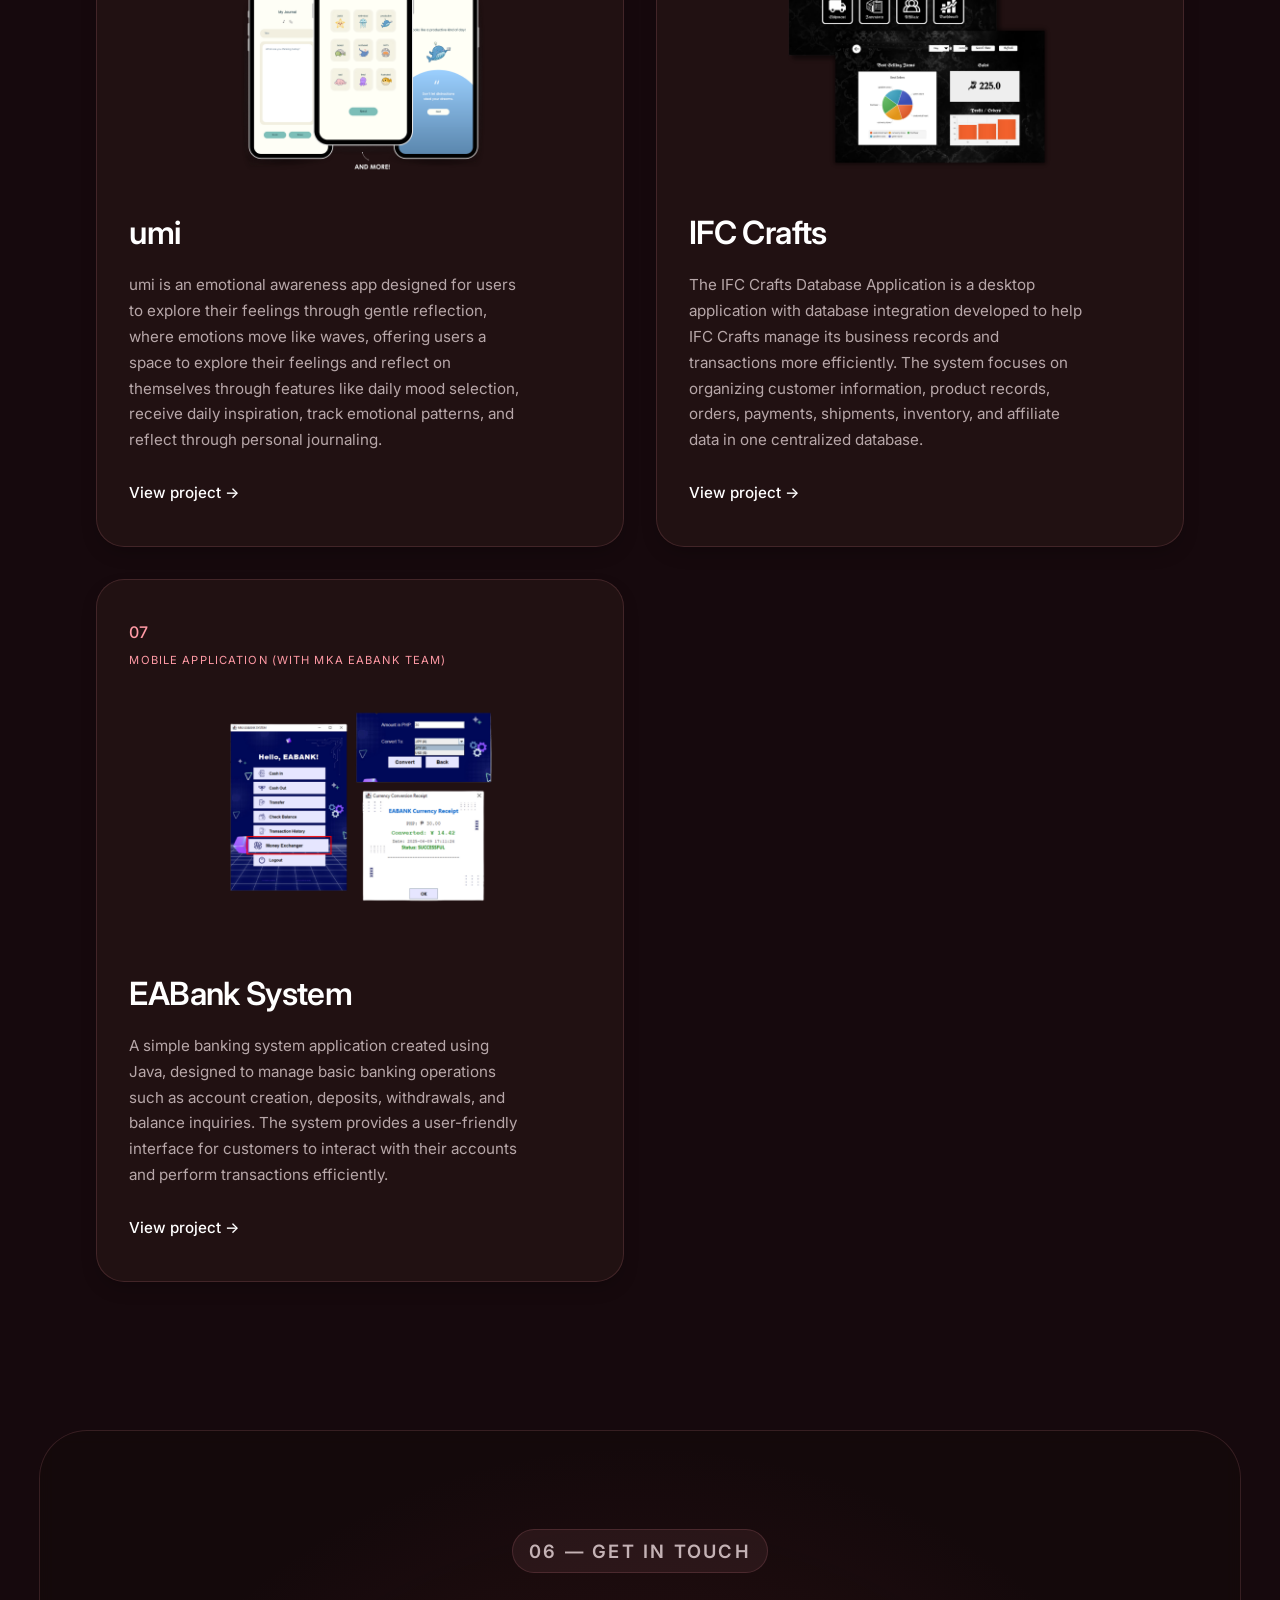
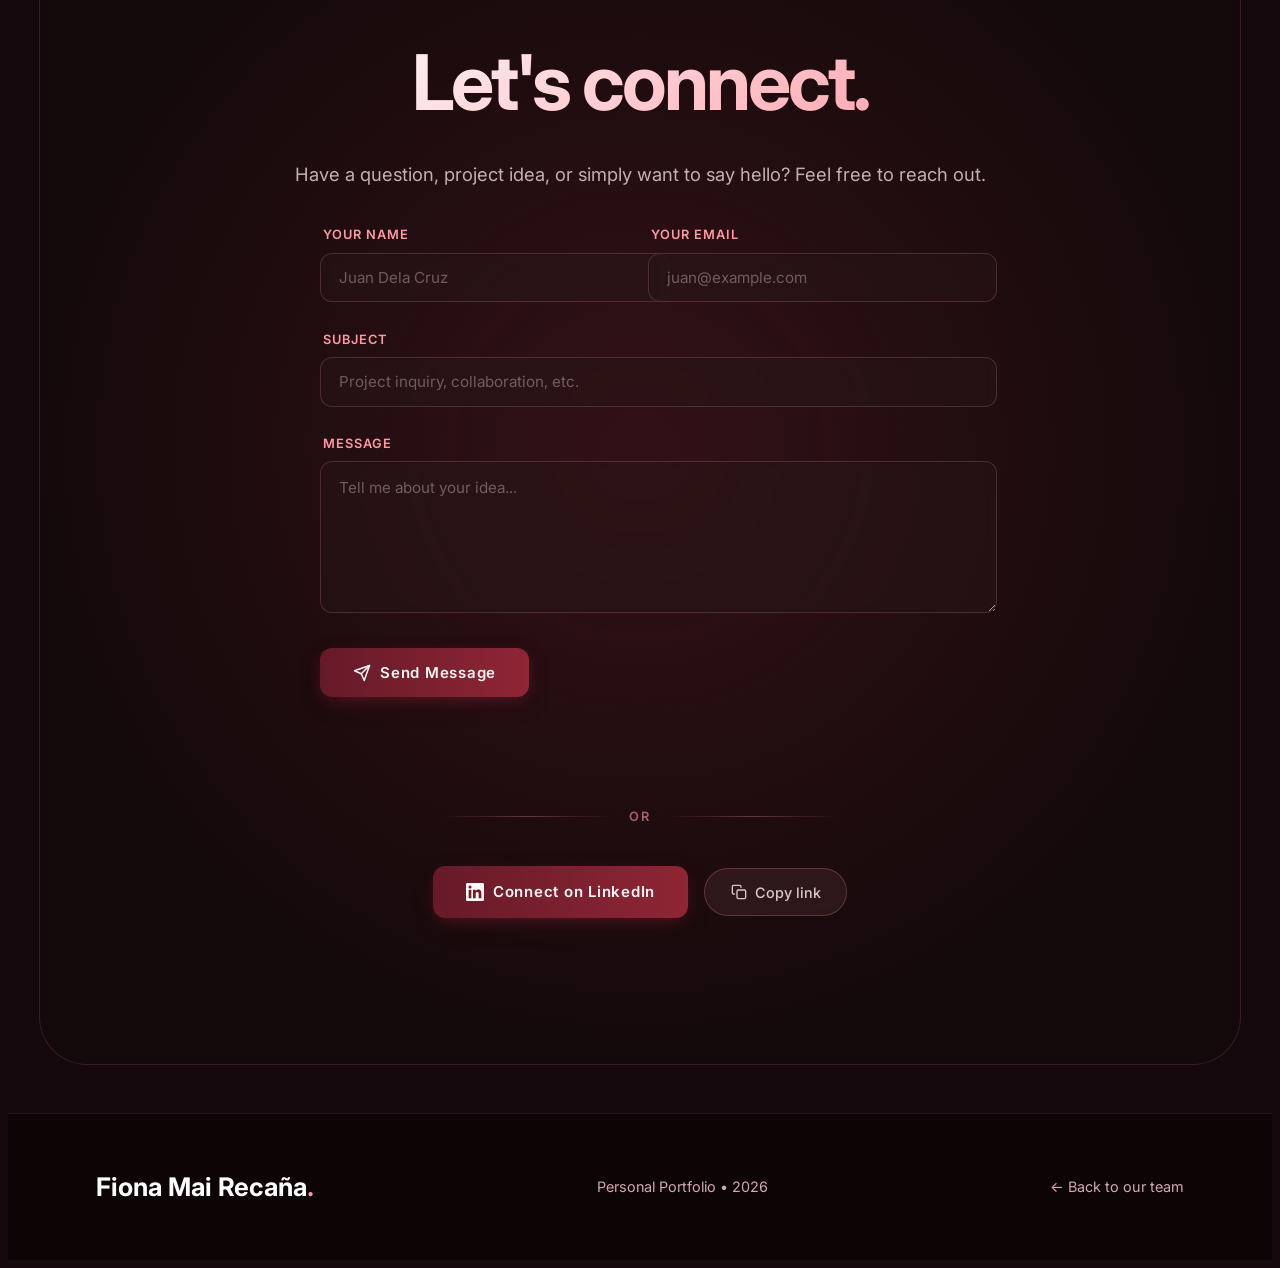
==== commit 04a7f5de: "upd name" ====
--- a/Fiona/index.html
+++ b/Fiona/index.html
@@ -115,7 +115,7 @@
       <a href="#home" data-section="home">Home</a>
       <a href="#about" data-section="about">About</a>
       <a href="#education" data-section="education">Education</a>
-      <a href="#involvement" data-section="involvement">Positions Held</a>
+      <a href="#involvement" data-section="involvement">Extra-Curricular Activities</a>
       <a href="#skills" data-section="skills">Skills</a>
       <a href="#projects" data-section="projects">Projects</a>
       <a href="#contact" data-section="contact">Contact</a>
--- a/Fiona/style.css
+++ b/Fiona/style.css
@@ -1,4 +1,4 @@
-﻿/* ================= RESET & GLOBAL ================= */
+﻿﻿/* ================= RESET & GLOBAL ================= */
 * {
   margin: 0;
   padding: 0;
@@ -2149,26 +2149,65 @@
 }
 
 /* =========================================
-   LOADING SCREEN
+   LOADING SCREEN — SMOOTH GREEN → RED CROSSFADE
 ========================================= */
 
 .loader {
   position: fixed;
   inset: 0;
   z-index: 9999;
-  background:
-    radial-gradient(circle at 50% 50%, #35151d 0%, #16090d 70%);
+  overflow: hidden;
+  transition: opacity 0.8s cubic-bezier(0.4, 0, 0.2, 1),
+              visibility 0.8s cubic-bezier(0.4, 0, 0.2, 1);
+}
+
+.loader.loaded {
+  opacity: 0;
+  visibility: hidden;
+}
+
+/* === Two overlapping layers === */
+.loader-layer {
+  position: absolute;
+  inset: 0;
   display: flex;
   align-items: center;
   justify-content: center;
-  transition: opacity 0.6s ease, visibility 0.6s ease;
-}
-
-.loader.loaded {
+}
+
+/* === GREEN LAYER (starting) — smooth fade out === */
+.loader-layer-green {
+  background:
+    radial-gradient(circle at 50% 50%, #1a2b22 0%, #0a1510 70%);
+  animation: greenLayerFade 3s cubic-bezier(0.4, 0, 0.2, 1) forwards;
+  z-index: 2;
+}
+
+@keyframes greenLayerFade {
+  0%   { opacity: 1; }
+  40%  { opacity: 1; }
+  85%  { opacity: 0; }
+  100% { opacity: 0; }
+}
+
+/* === LIGHT RED LAYER (target) — smooth fade in === */
+.loader-layer-red {
+  background:
+    radial-gradient(circle at 50% 50%, #35151d 0%, #16090d 70%);
   opacity: 0;
-  visibility: hidden;
-}
-
+  animation: redLayerFade 3s cubic-bezier(0.4, 0, 0.2, 1) forwards;
+  z-index: 3;
+  pointer-events: none;
+}
+
+@keyframes redLayerFade {
+  0%   { opacity: 0; }
+  15%  { opacity: 0; }
+  60%  { opacity: 1; }
+  100% { opacity: 1; }
+}
+
+/* === CONTENT === */
 .loader-content {
   display: flex;
   flex-direction: column;
@@ -2176,12 +2215,26 @@
   gap: 2rem;
 }
 
-/* Planet loader */
+/* === PLANET === */
 .loader-planet {
   position: relative;
   width: 100px;
   height: 100px;
   border-radius: 50%;
+  animation: planetPulse 2s ease-in-out infinite;
+}
+
+.loader-layer-green .loader-planet {
+  background:
+    radial-gradient(circle at 30% 30%, #a8d5b2 0%, #4a8c6b 40%, #1a3a2a 100%);
+  box-shadow:
+    0 0 40px rgba(168, 213, 178, 0.5),
+    0 0 80px rgba(168, 213, 178, 0.3),
+    inset -15px -15px 30px rgba(0, 0, 0, 0.5),
+    inset 10px 10px 20px rgba(168, 213, 178, 0.4);
+}
+
+.loader-layer-red .loader-planet {
   background:
     radial-gradient(circle at 30% 30%, #ff9aa5 0%, #8f2535 40%, #431522 100%);
   box-shadow:
@@ -2189,36 +2242,28 @@
     0 0 80px rgba(255, 154, 165, 0.3),
     inset -15px -15px 30px rgba(0, 0, 0, 0.5),
     inset 10px 10px 20px rgba(255, 154, 165, 0.4);
-  animation: planetPulse 2s ease-in-out infinite;
 }
 
 @keyframes planetPulse {
-  0%, 100% {
-    transform: scale(1);
-    box-shadow:
-      0 0 40px rgba(255, 154, 165, 0.5),
-      0 0 80px rgba(255, 154, 165, 0.3),
-      inset -15px -15px 30px rgba(0, 0, 0, 0.5),
-      inset 10px 10px 20px rgba(255, 154, 165, 0.4);
-  }
-  50% {
-    transform: scale(1.08);
-    box-shadow:
-      0 0 60px rgba(255, 154, 165, 0.7),
-      0 0 120px rgba(255, 154, 165, 0.4),
-      inset -15px -15px 30px rgba(0, 0, 0, 0.5),
-      inset 10px 10px 20px rgba(255, 154, 165, 0.5);
-  }
-}
-
-/* Orbiting rings */
+  0%, 100% { transform: scale(1); }
+  50%      { transform: scale(1.08); }
+}
+
+/* === RINGS === */
 .loader-ring {
   position: absolute;
   top: 50%;
   left: 50%;
   border-radius: 50%;
+  pointer-events: none;
+}
+
+.loader-layer-green .loader-ring {
+  border: 2px dashed rgba(168, 213, 178, 0.5);
+}
+
+.loader-layer-red .loader-ring {
   border: 2px dashed rgba(255, 154, 165, 0.5);
-  pointer-events: none;
 }
 
 .loader-ring:nth-child(1) {
@@ -2232,8 +2277,16 @@
   width: 200px;
   height: 200px;
   margin: -100px 0 0 -100px;
+  border-style: dashed;
+  animation: loaderSpinReverse 5s linear infinite;
+}
+
+.loader-layer-green .loader-ring:nth-child(2) {
+  border-color: rgba(168, 213, 178, 0.25);
+}
+
+.loader-layer-red .loader-ring:nth-child(2) {
   border-color: rgba(255, 154, 165, 0.25);
-  animation: loaderSpinReverse 5s linear infinite;
 }
 
 @keyframes loaderSpin {
@@ -2246,7 +2299,7 @@
   to   { transform: rotate(0deg); }
 }
 
-/* Orbiting dot */
+/* === DOT === */
 .loader-dot {
   position: absolute;
   top: 50%;
@@ -2256,10 +2309,19 @@
   margin: -5px 0 0 -5px;
   border-radius: 50%;
   background: #ffffff;
+  animation: loaderDotOrbit 3s linear infinite;
+}
+
+.loader-layer-green .loader-dot {
+  box-shadow:
+    0 0 10px 3px rgba(255, 255, 255, 0.9),
+    0 0 20px 6px rgba(168, 213, 178, 0.6);
+}
+
+.loader-layer-red .loader-dot {
   box-shadow:
     0 0 10px 3px rgba(255, 255, 255, 0.9),
     0 0 20px 6px rgba(255, 154, 165, 0.6);
-  animation: loaderDotOrbit 3s linear infinite;
 }
 
 @keyframes loaderDotOrbit {
@@ -2267,35 +2329,49 @@
   to   { transform: rotate(360deg) translateX(75px) rotate(-360deg); }
 }
 
+/* === TEXT === */
 .loader-text {
   font-size: 0.95rem;
   font-weight: 500;
   letter-spacing: 0.15em;
-  color: #ff9aa5;
   text-transform: uppercase;
   animation: loaderTextPulse 1.5s ease-in-out infinite;
 }
+
+.loader-layer-green .loader-text { color: #a8d5b2; }
+.loader-layer-red .loader-text { color: #ff9aa5; }
 
 @keyframes loaderTextPulse {
   0%, 100% { opacity: 0.6; }
   50%      { opacity: 1; }
 }
 
+/* === PROGRESS BAR === */
 .loader-progress {
   width: 200px;
   height: 3px;
-  background: rgba(255, 154, 165, 0.15);
   border-radius: 3px;
   overflow: hidden;
 }
+
+.loader-layer-green .loader-progress { background: rgba(168, 213, 178, 0.15); }
+.loader-layer-red .loader-progress { background: rgba(255, 154, 165, 0.15); }
 
 .loader-progress-fill {
   height: 100%;
   width: 0%;
+  border-radius: 3px;
+  animation: loaderProgressFill 2.4s cubic-bezier(0.4, 0, 0.2, 1) forwards;
+}
+
+.loader-layer-green .loader-progress-fill {
+  background: linear-gradient(90deg, #2d6b52, #a8d5b2);
+  box-shadow: 0 0 10px rgba(168, 213, 178, 0.6);
+}
+
+.loader-layer-red .loader-progress-fill {
   background: linear-gradient(90deg, #661a29, #ff9aa5);
-  border-radius: 3px;
   box-shadow: 0 0 10px rgba(255, 154, 165, 0.6);
-  animation: loaderProgressFill 1.4s ease-out forwards;
 }
 
 @keyframes loaderProgressFill {
@@ -2303,7 +2379,6 @@
   100% { width: 100%; }
 }
 
-/* Prevent scroll while loading */
 body:not(.loaded) {
   overflow: hidden;
 }
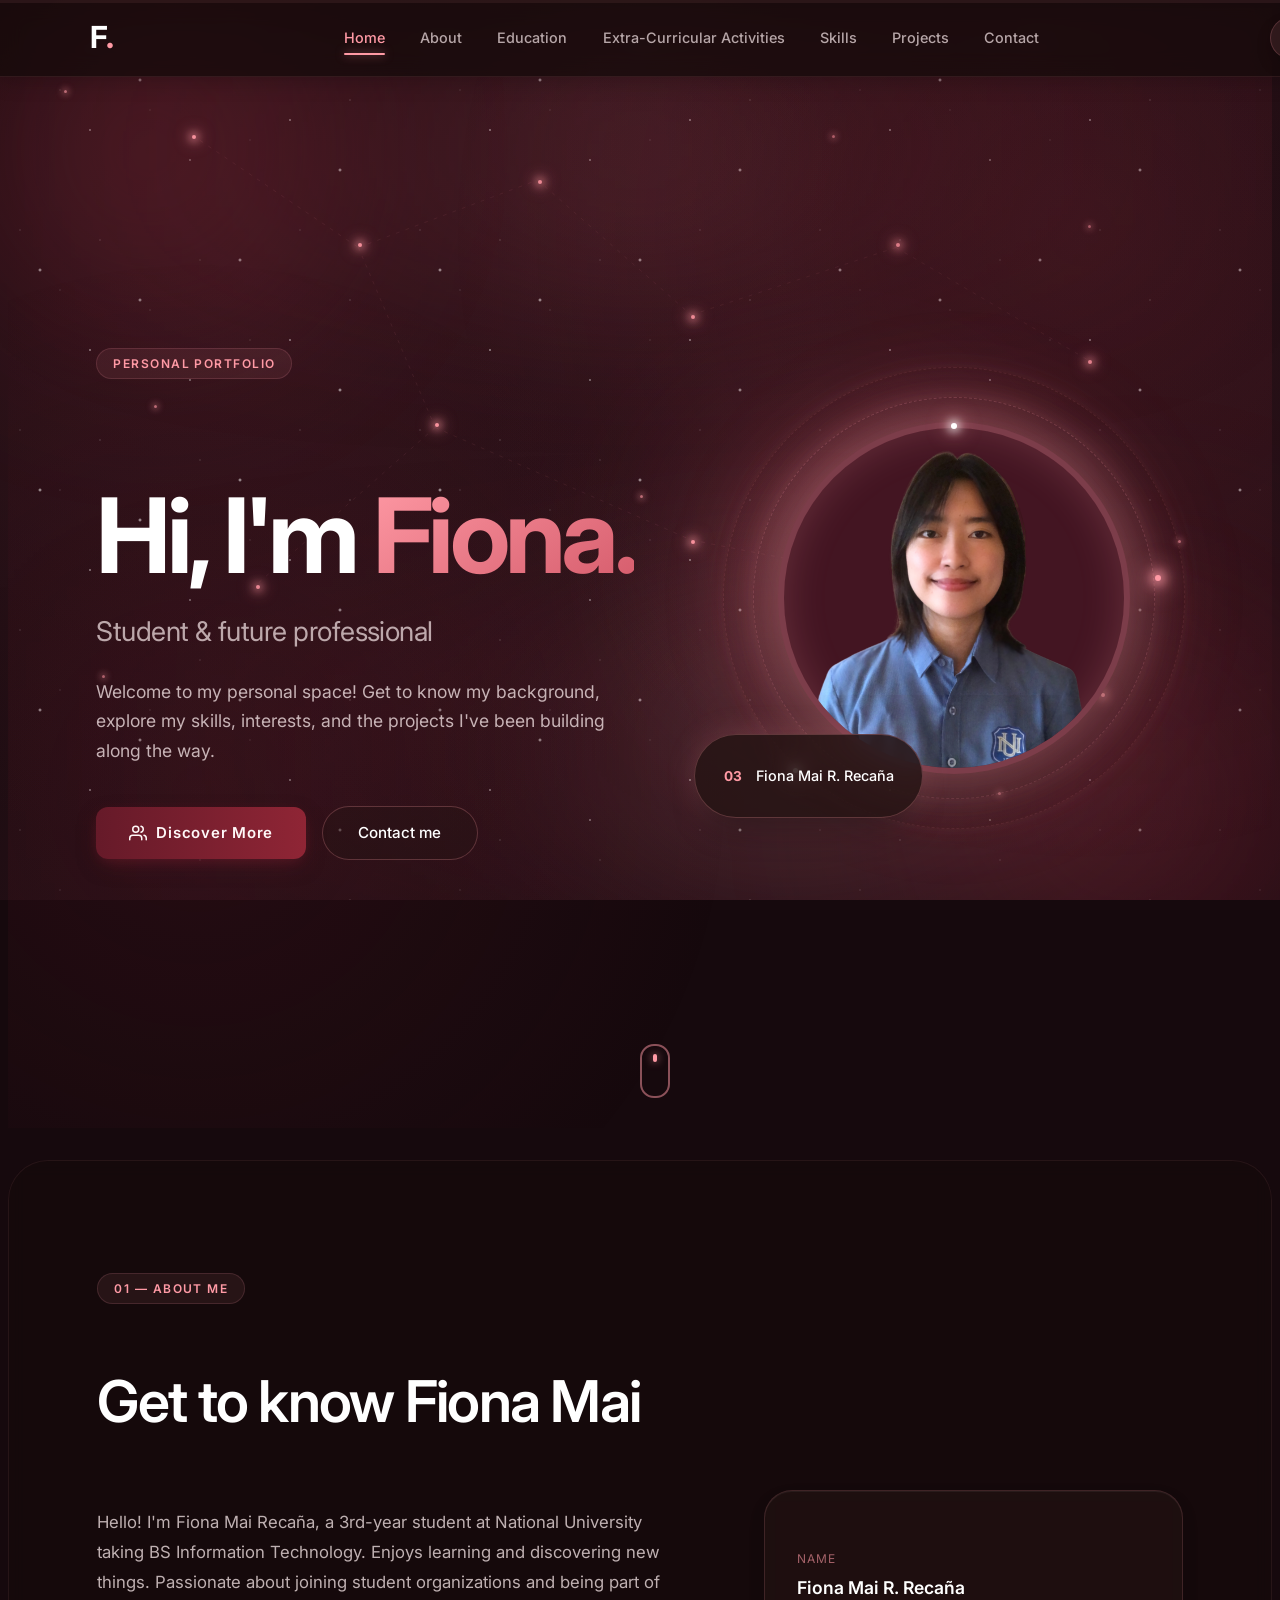
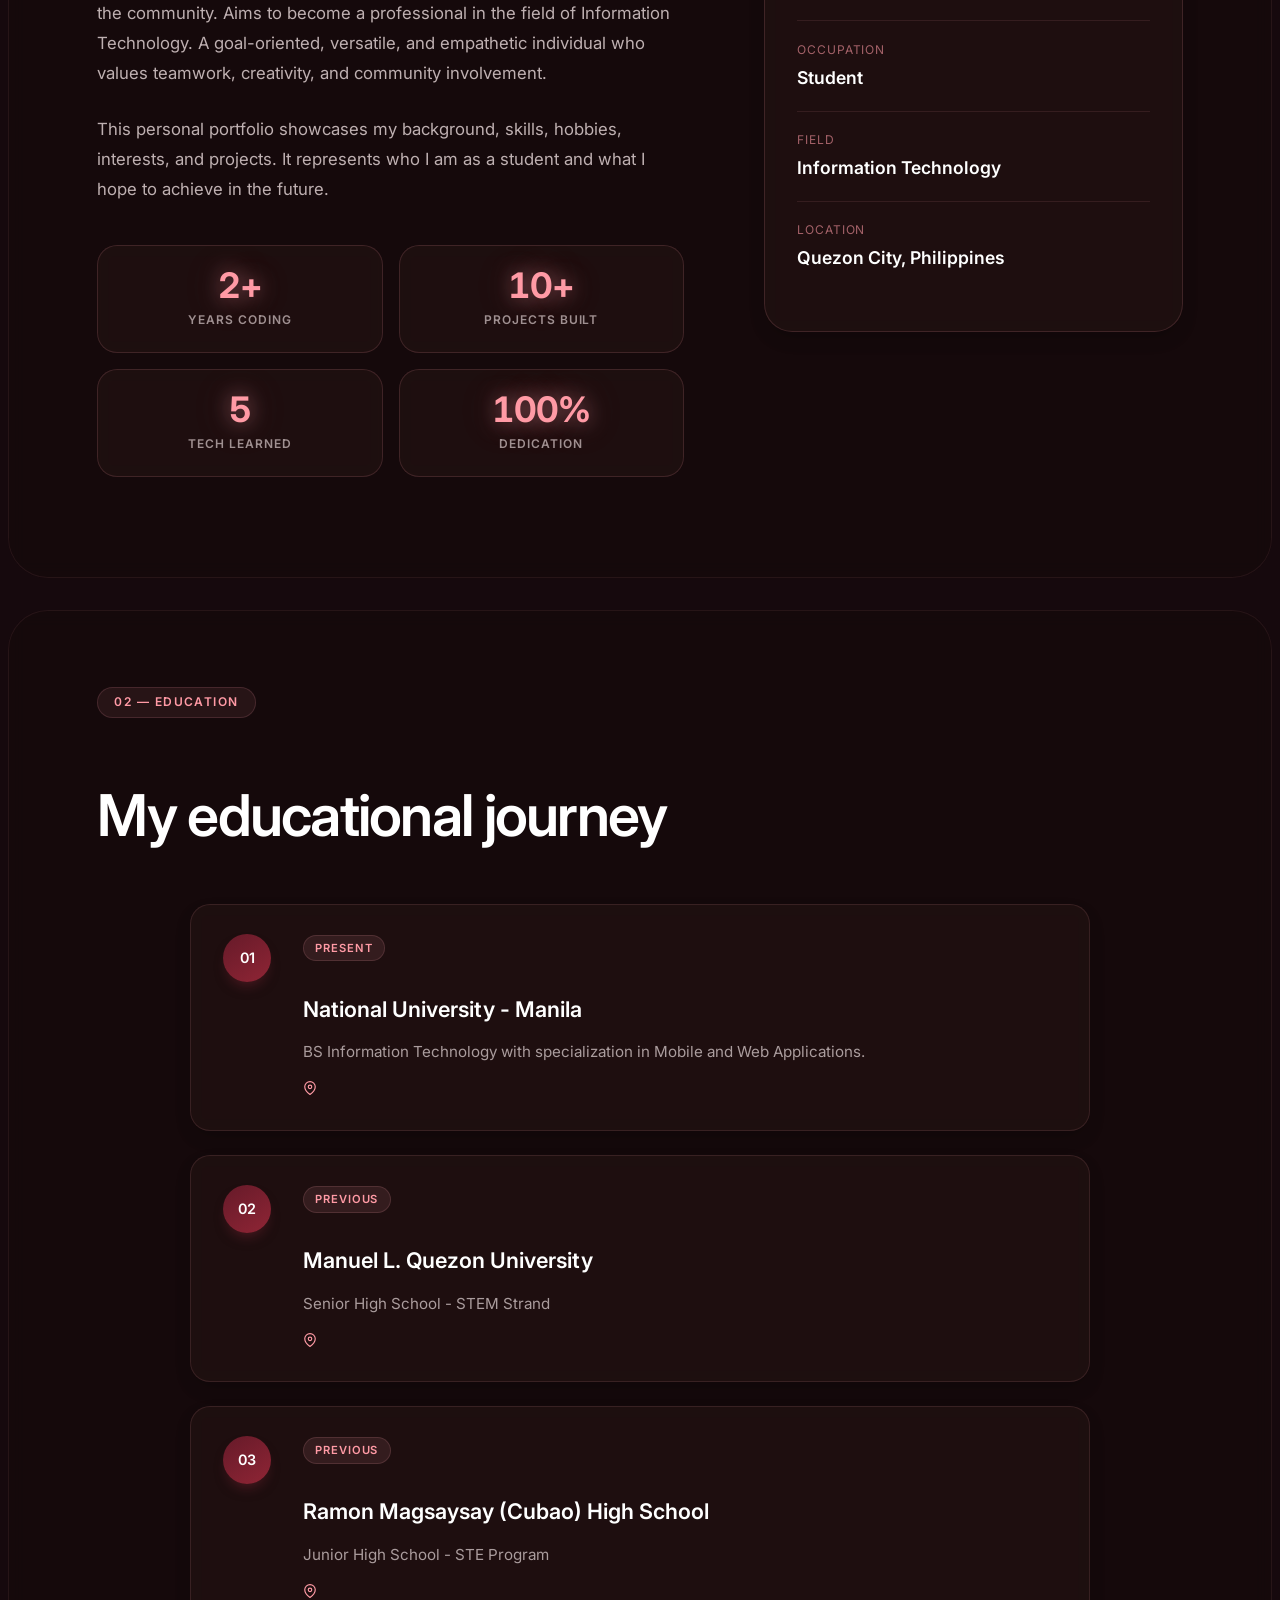
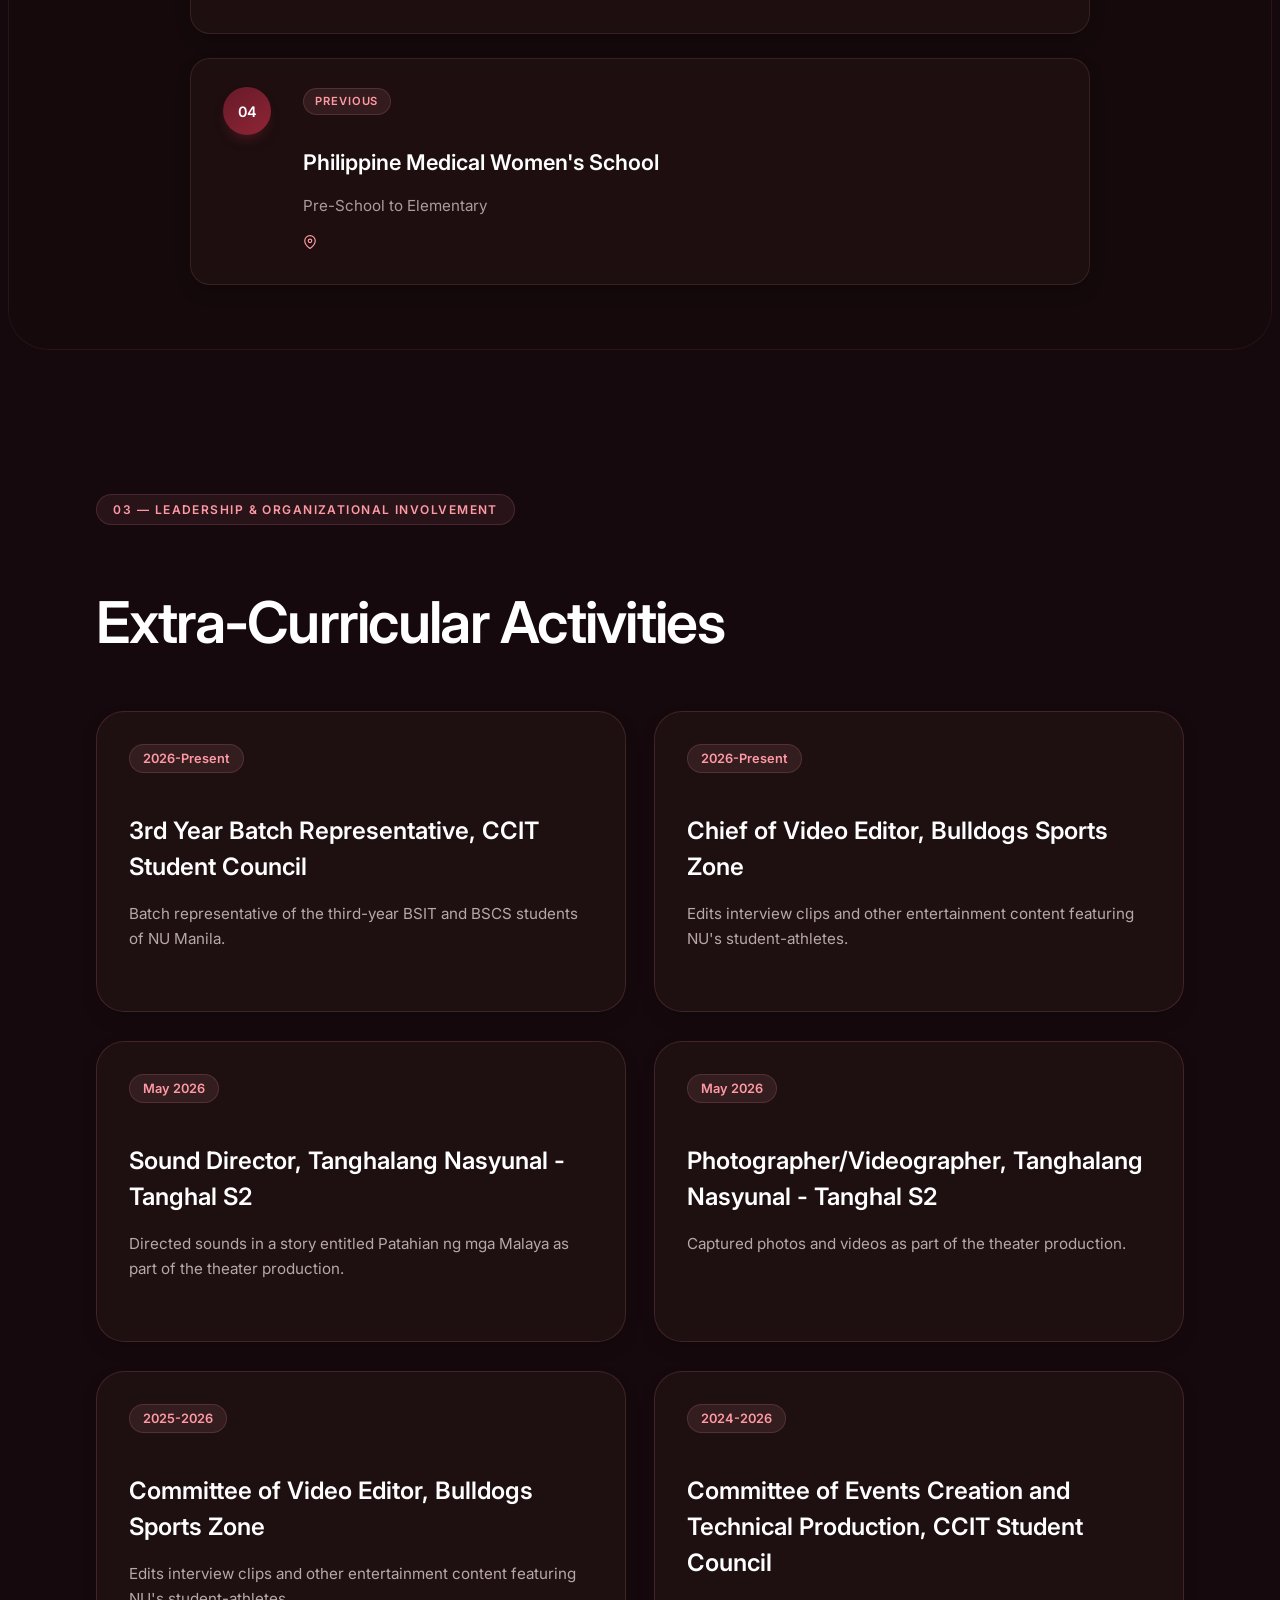
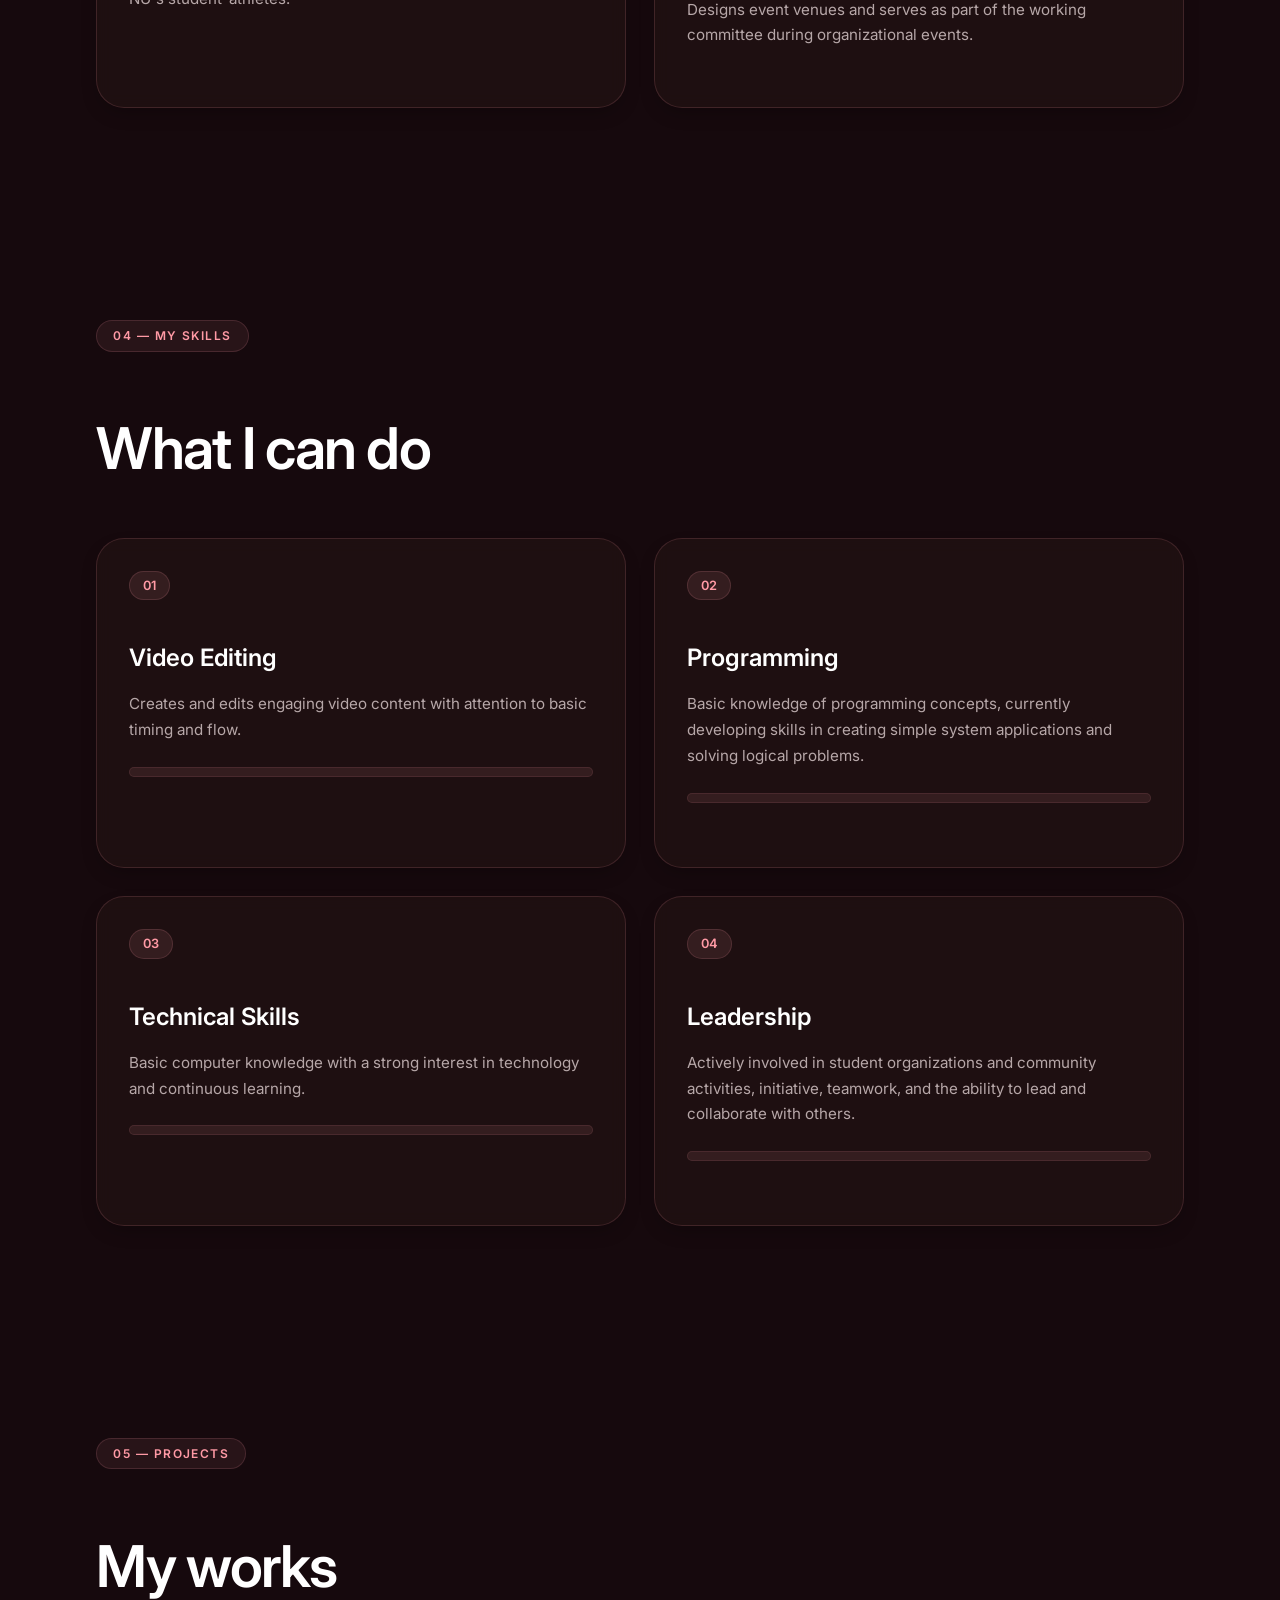
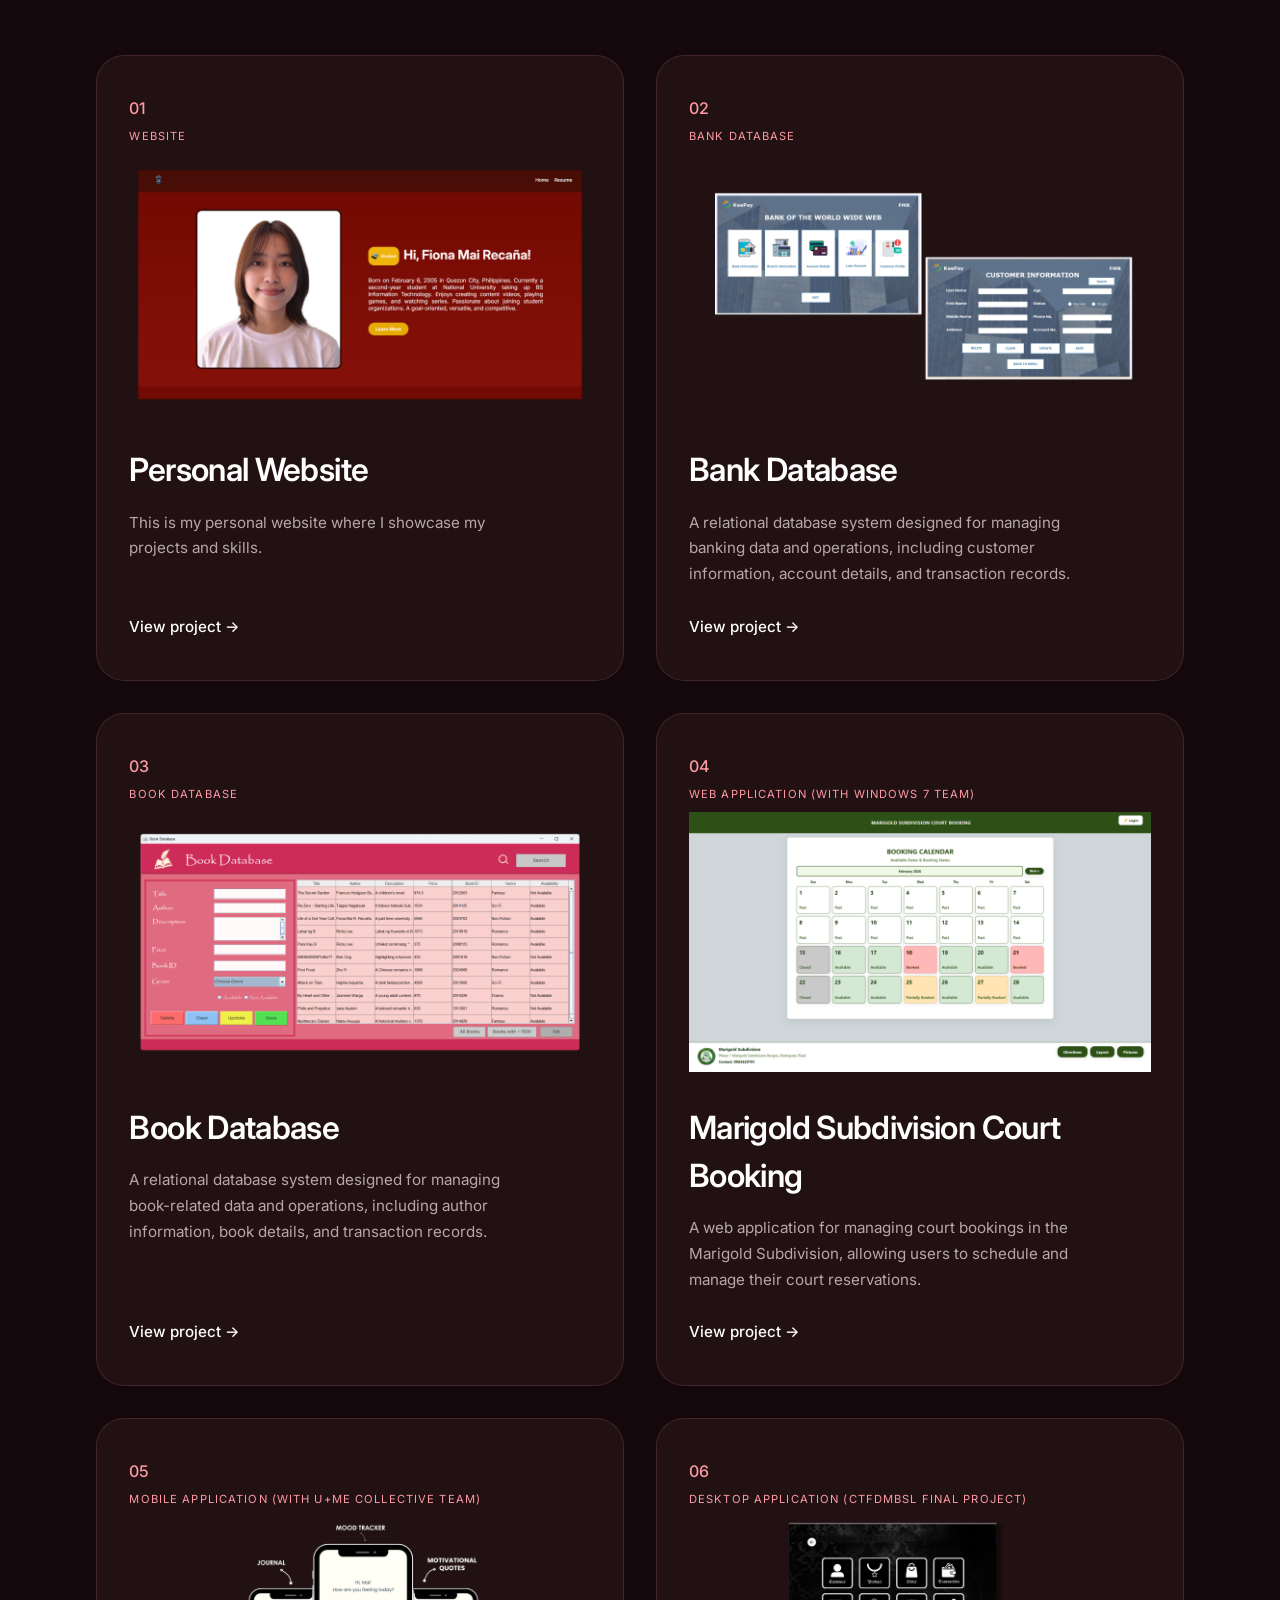
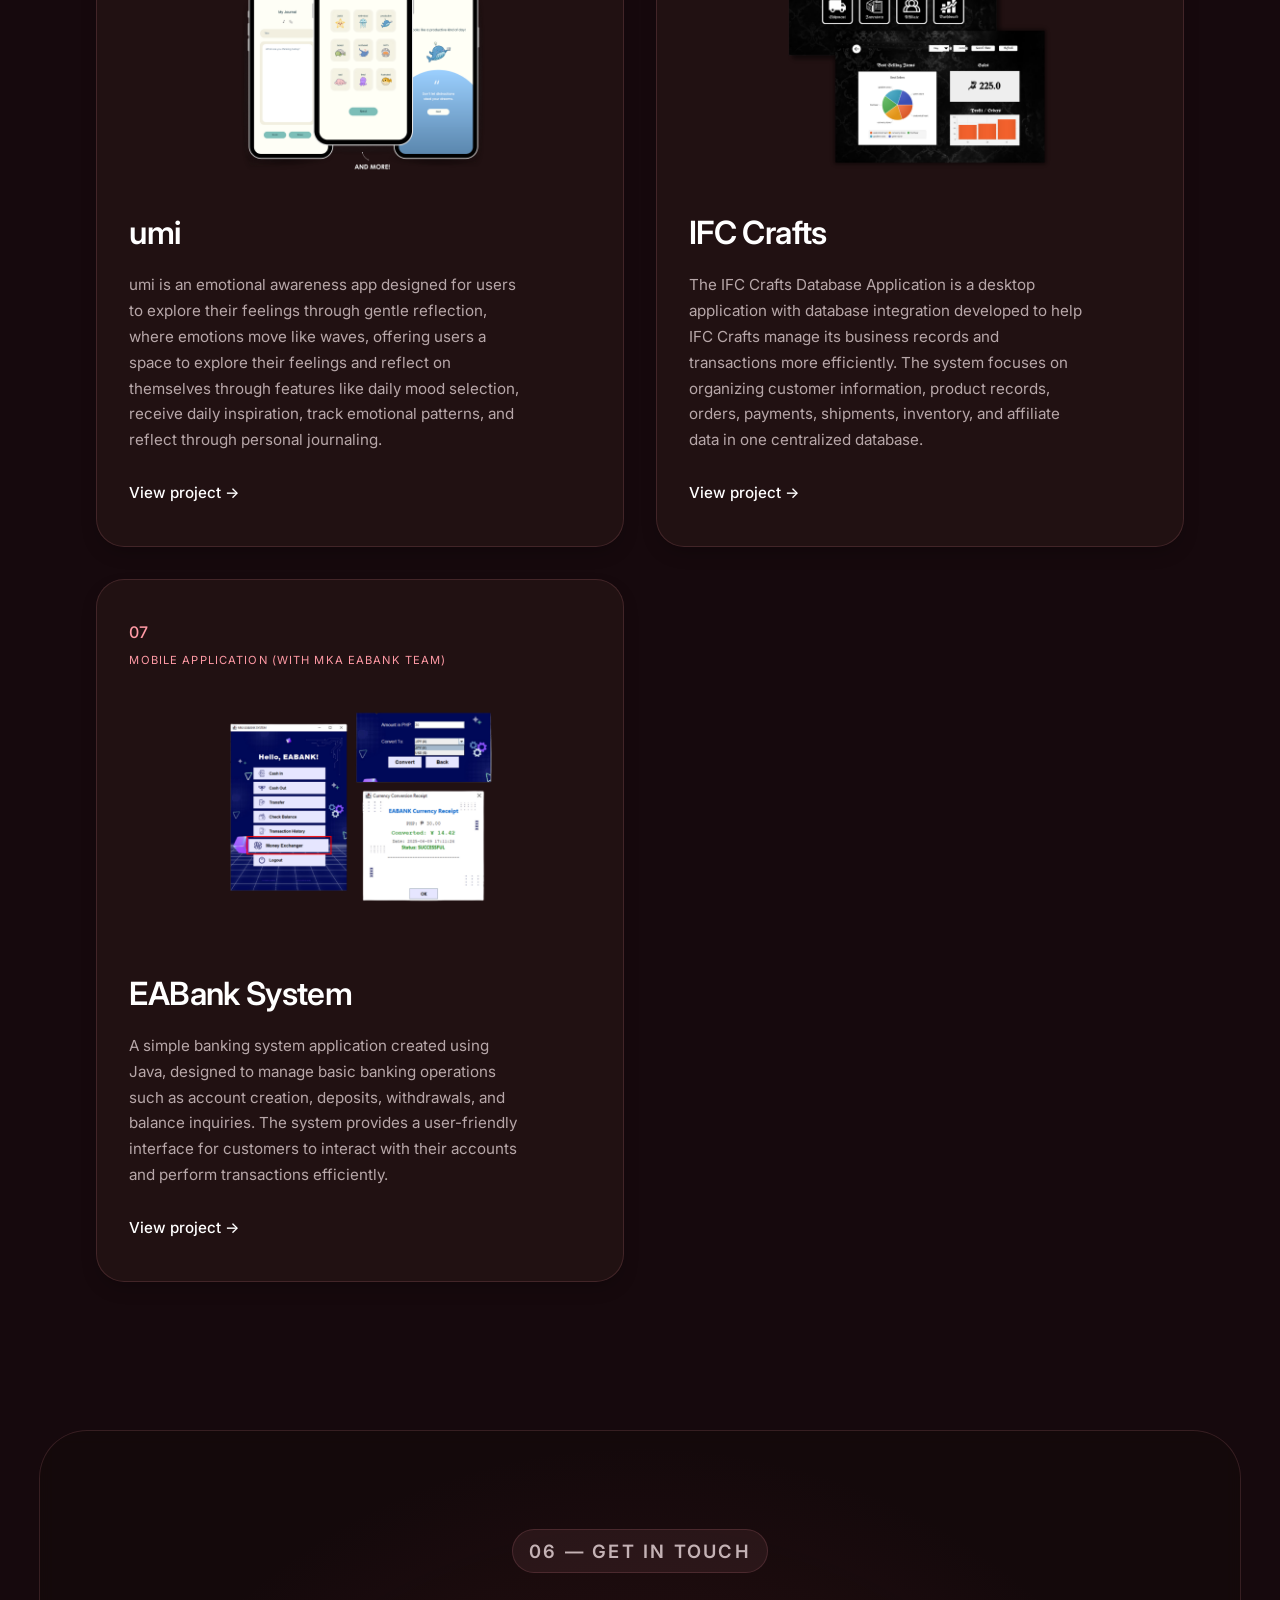
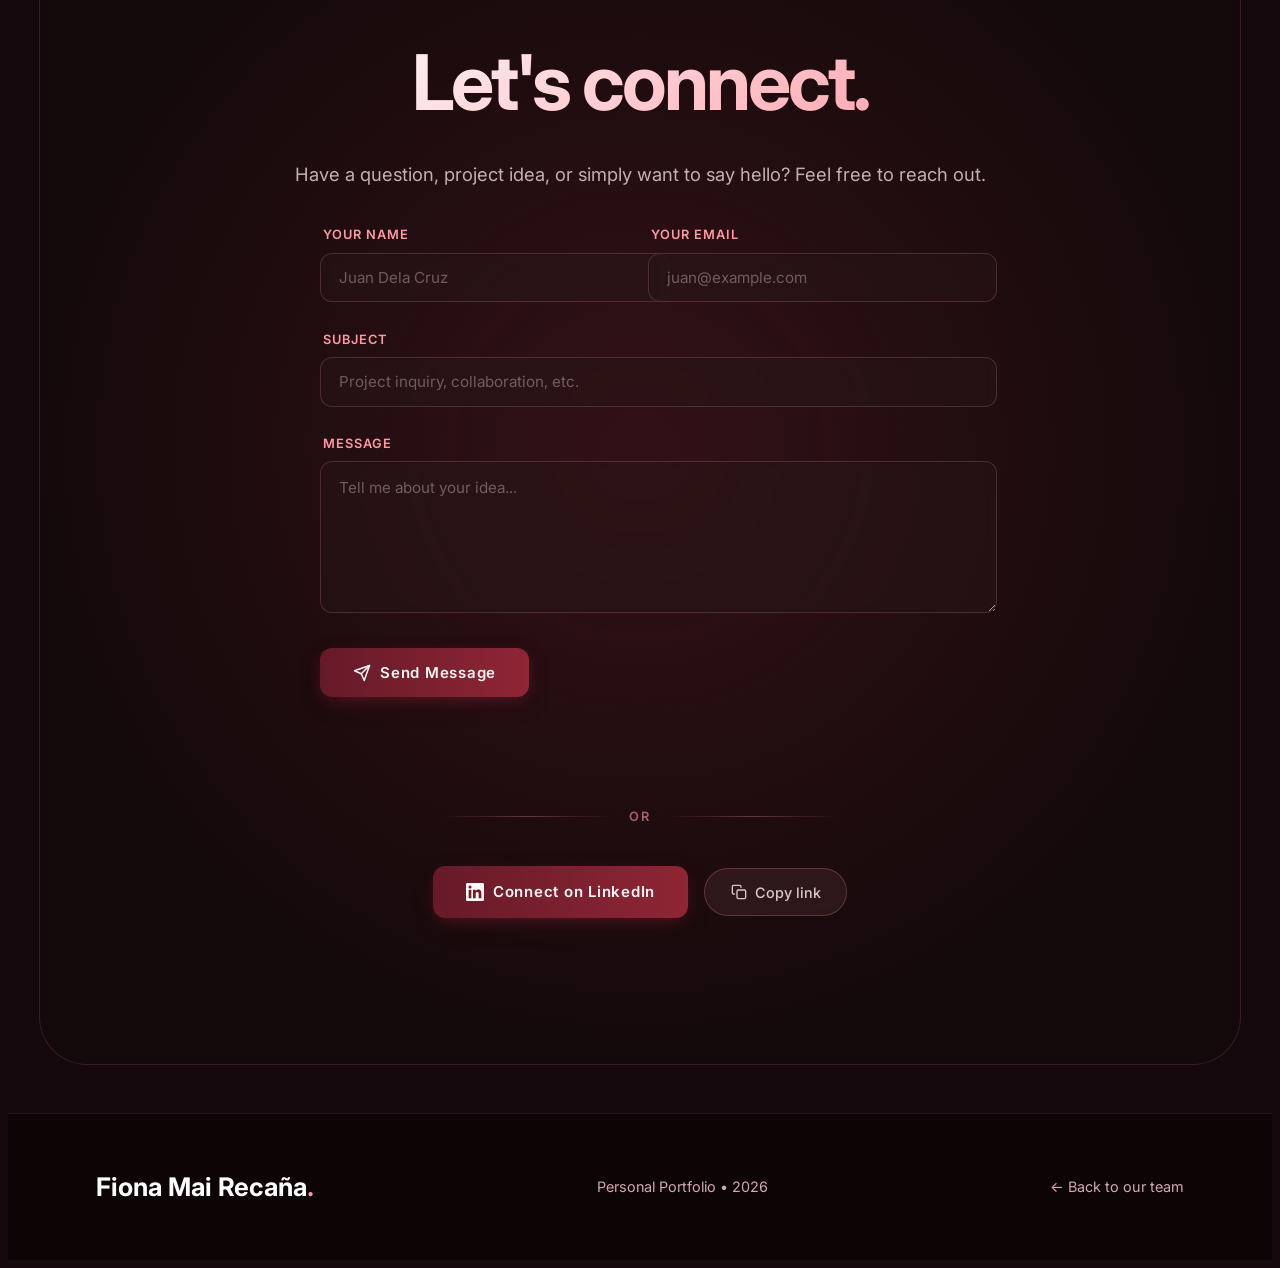
==== commit 0b98565f: "upd rename" ====
--- a/Fiona/index.html
+++ b/Fiona/index.html
@@ -314,7 +314,7 @@
   <section id="involvement" class="involvement">
     <div class="section-heading">
       <p class="eyebrow">03 — leadership &amp; organizational involvement</p>
-      <h2>Positions Held</h2>
+      <h2>Extra-Curricular Activities</h2>
     </div>
     <div class="skills-grid">
 
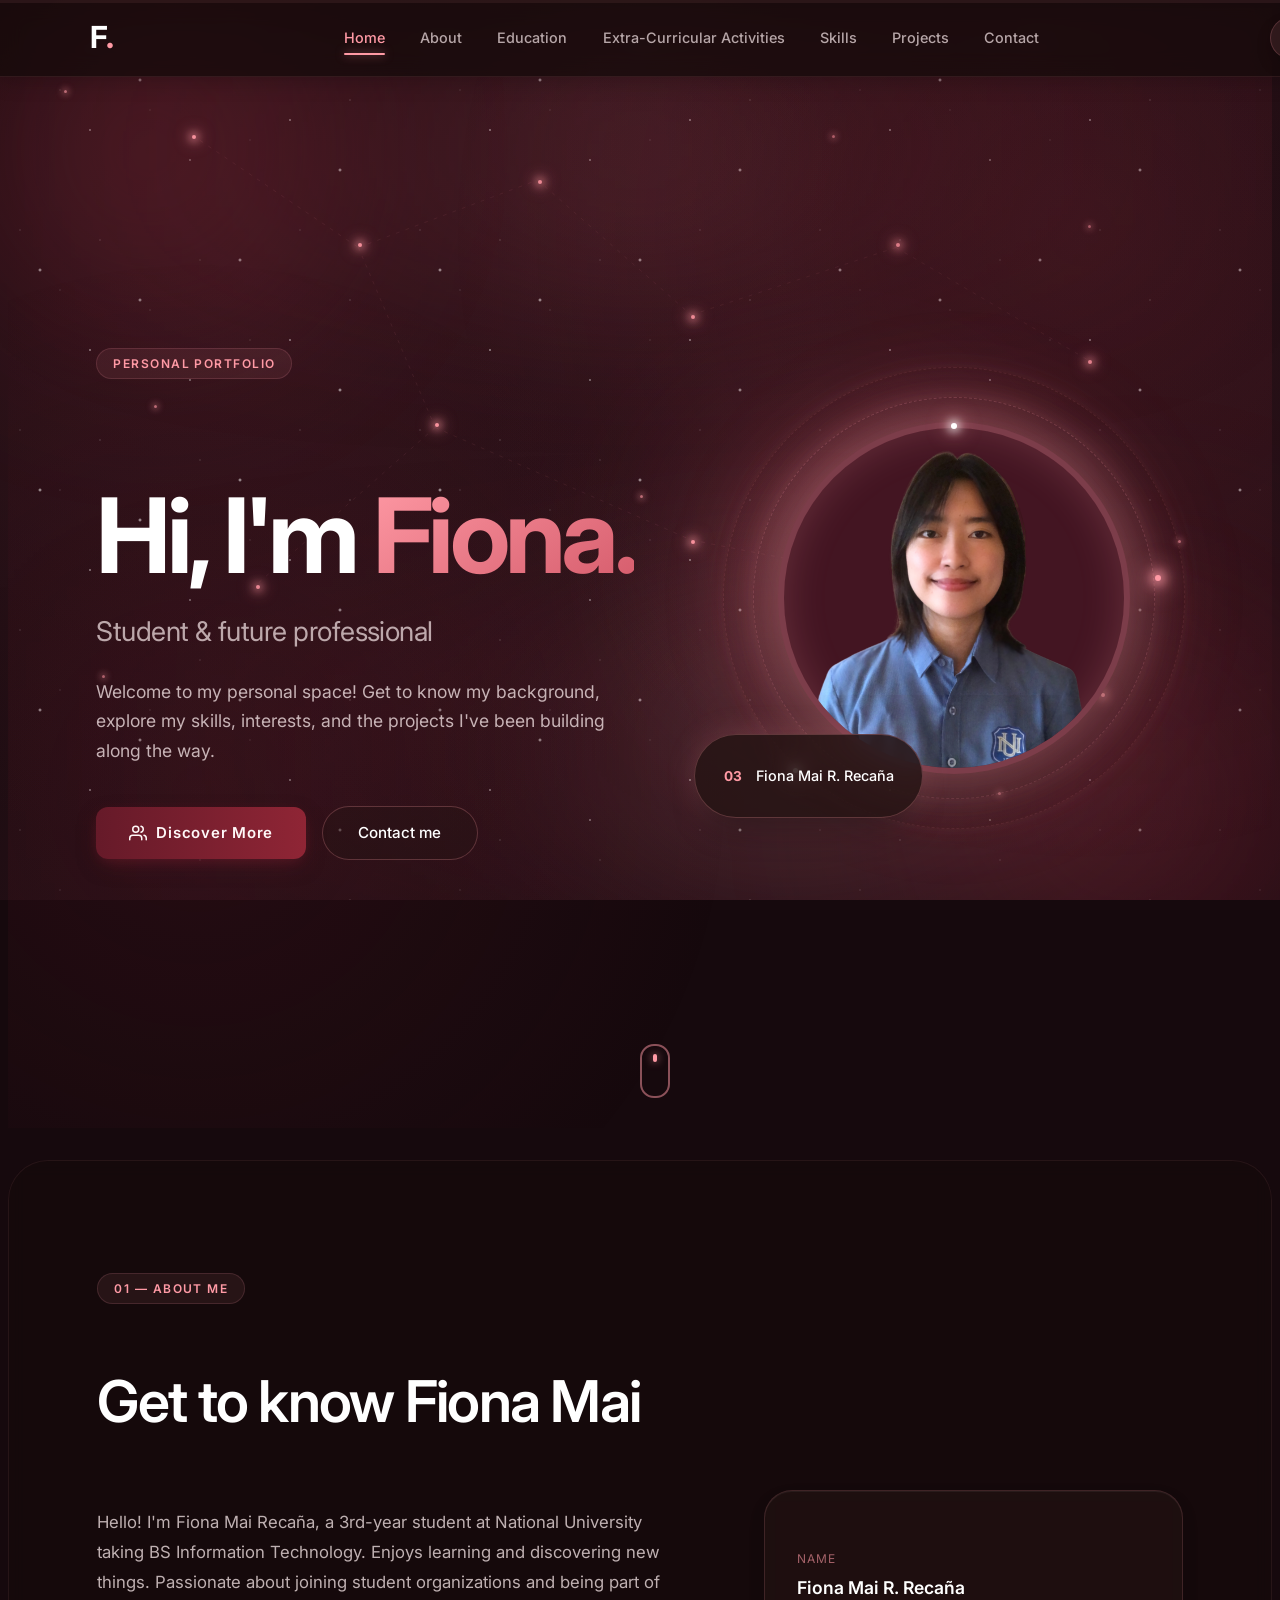
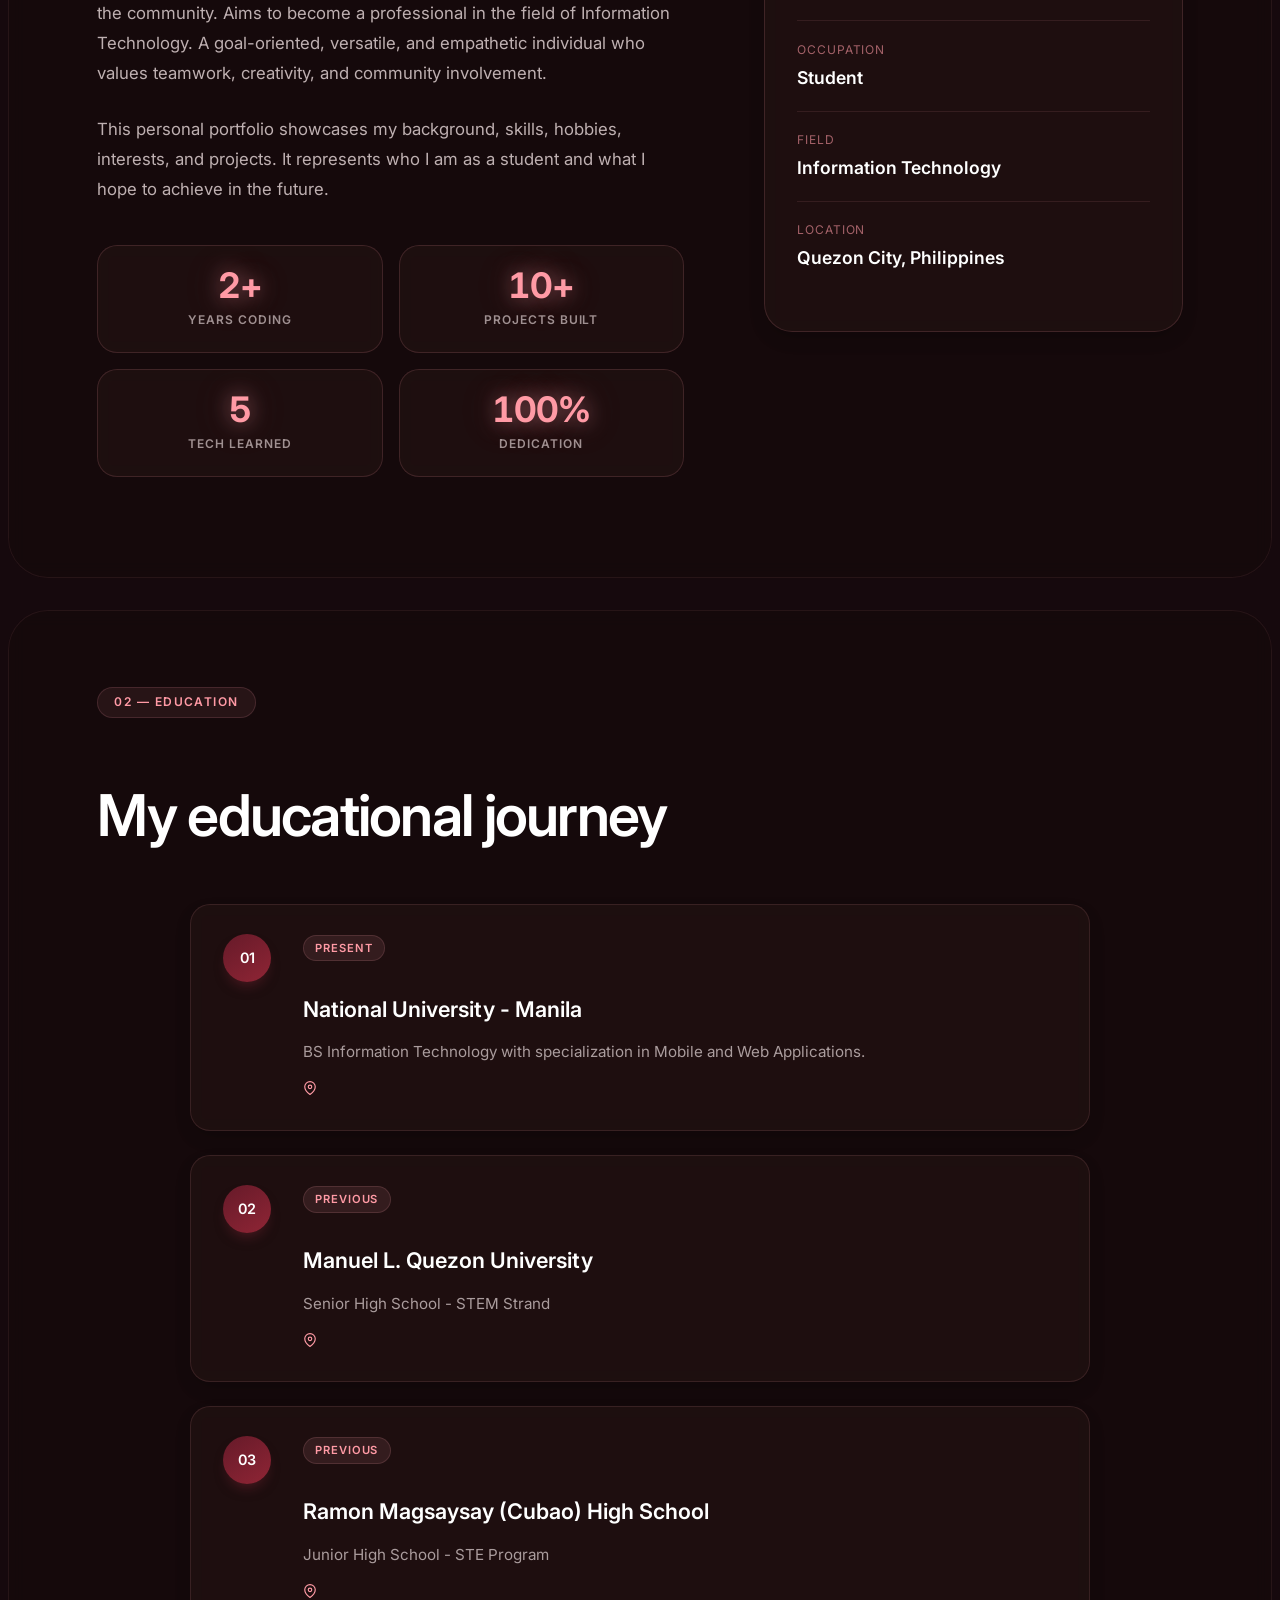
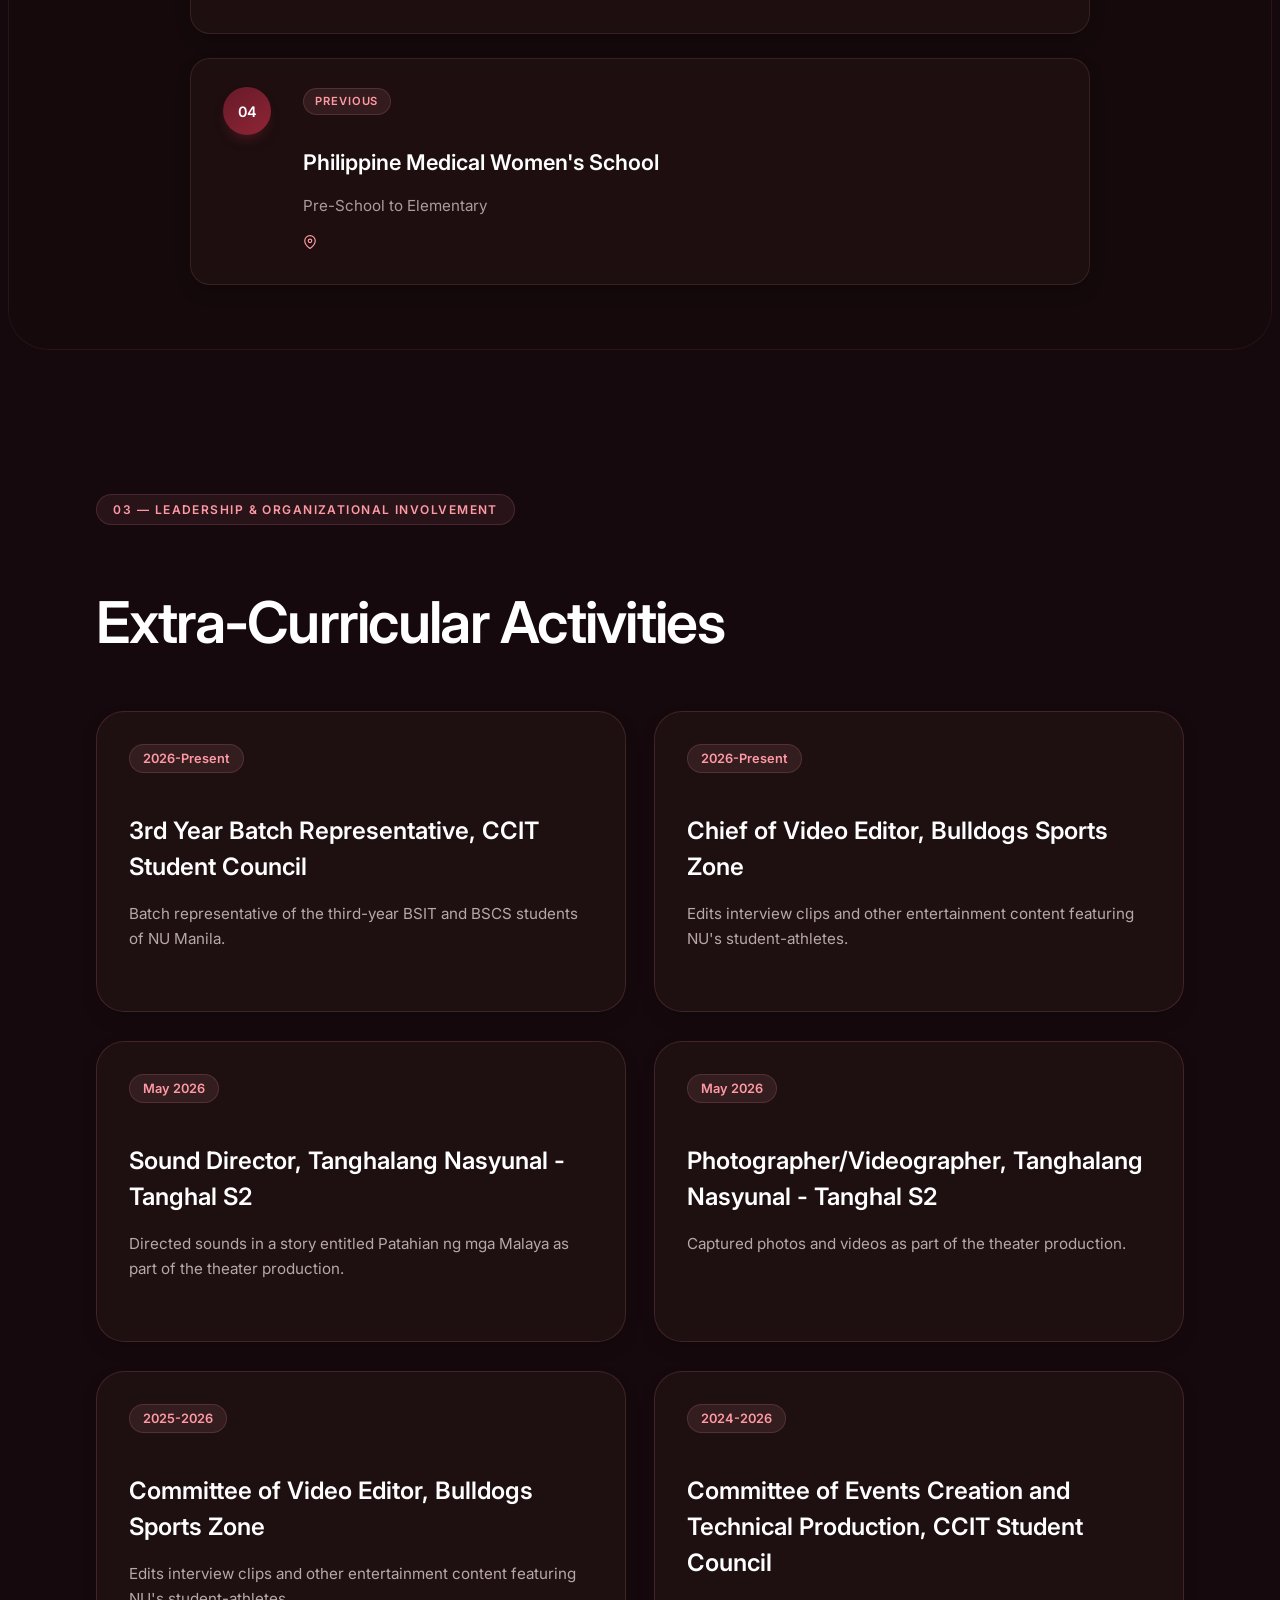
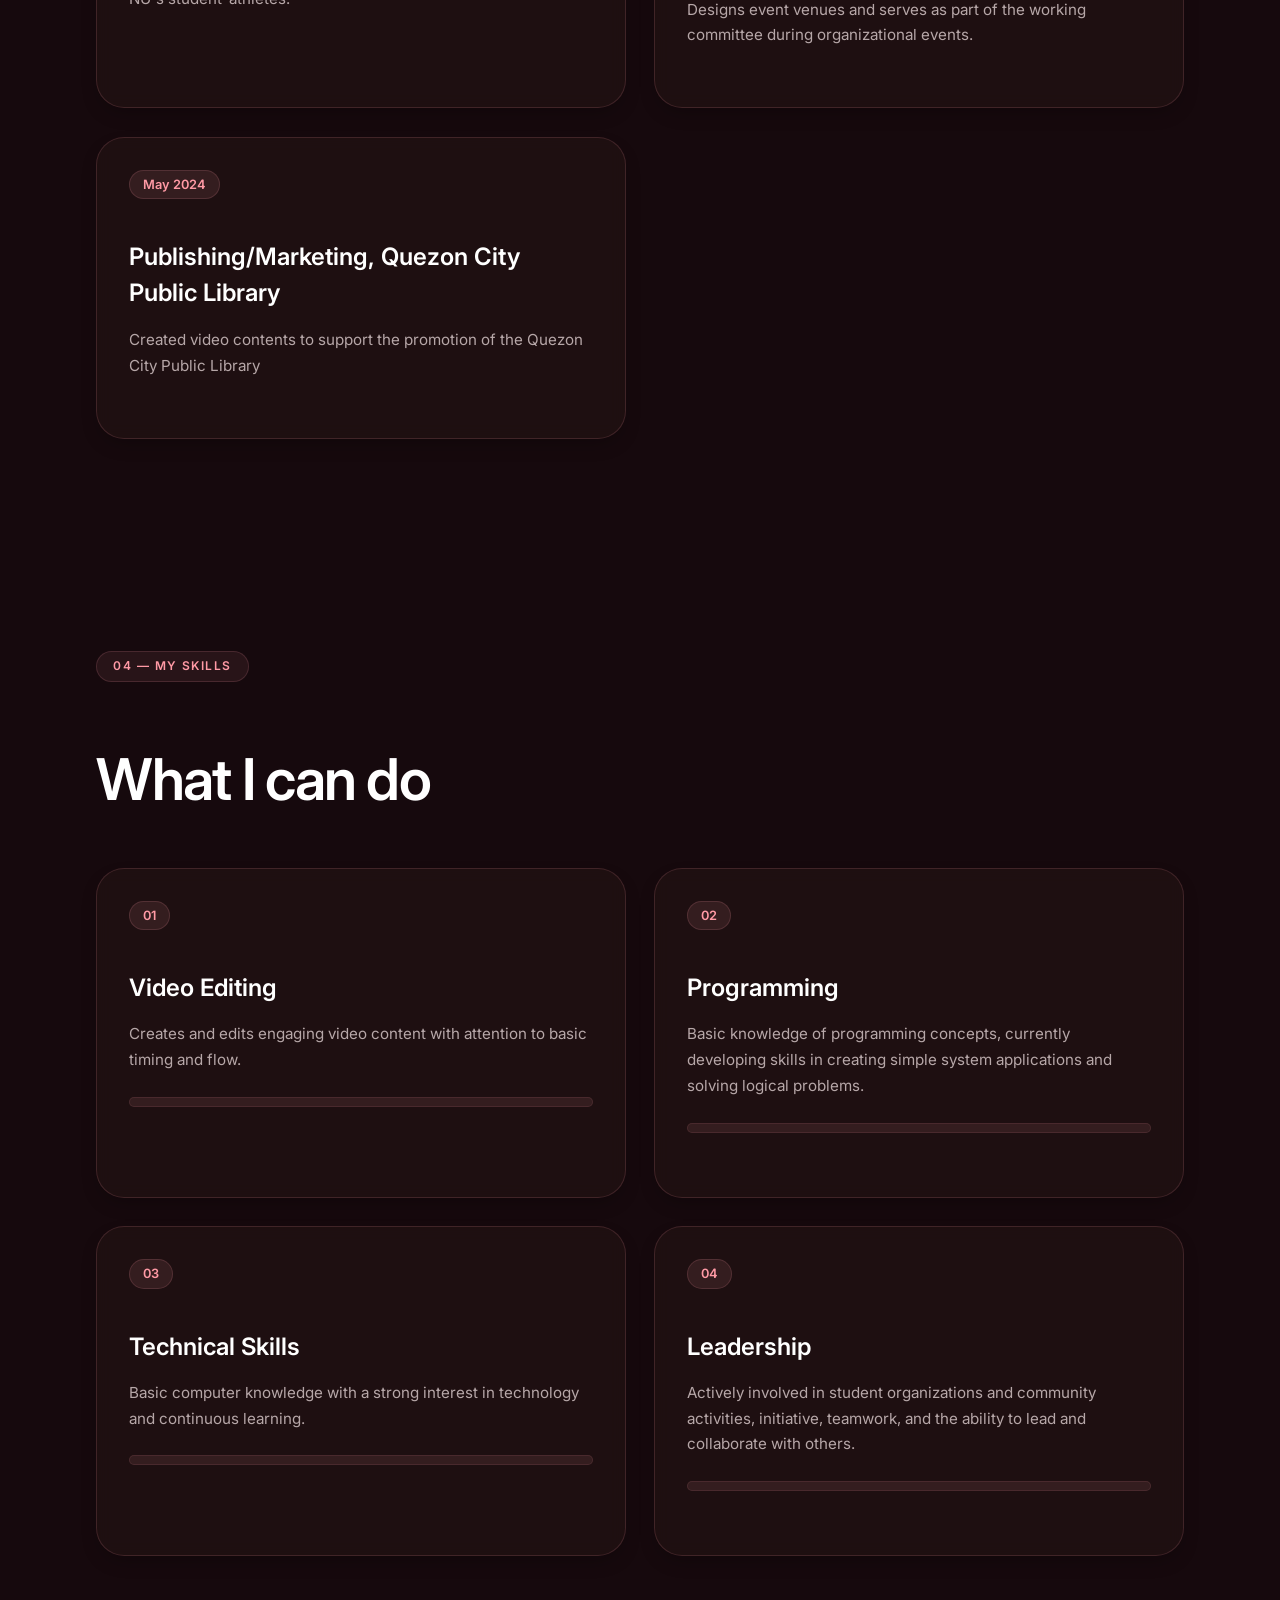
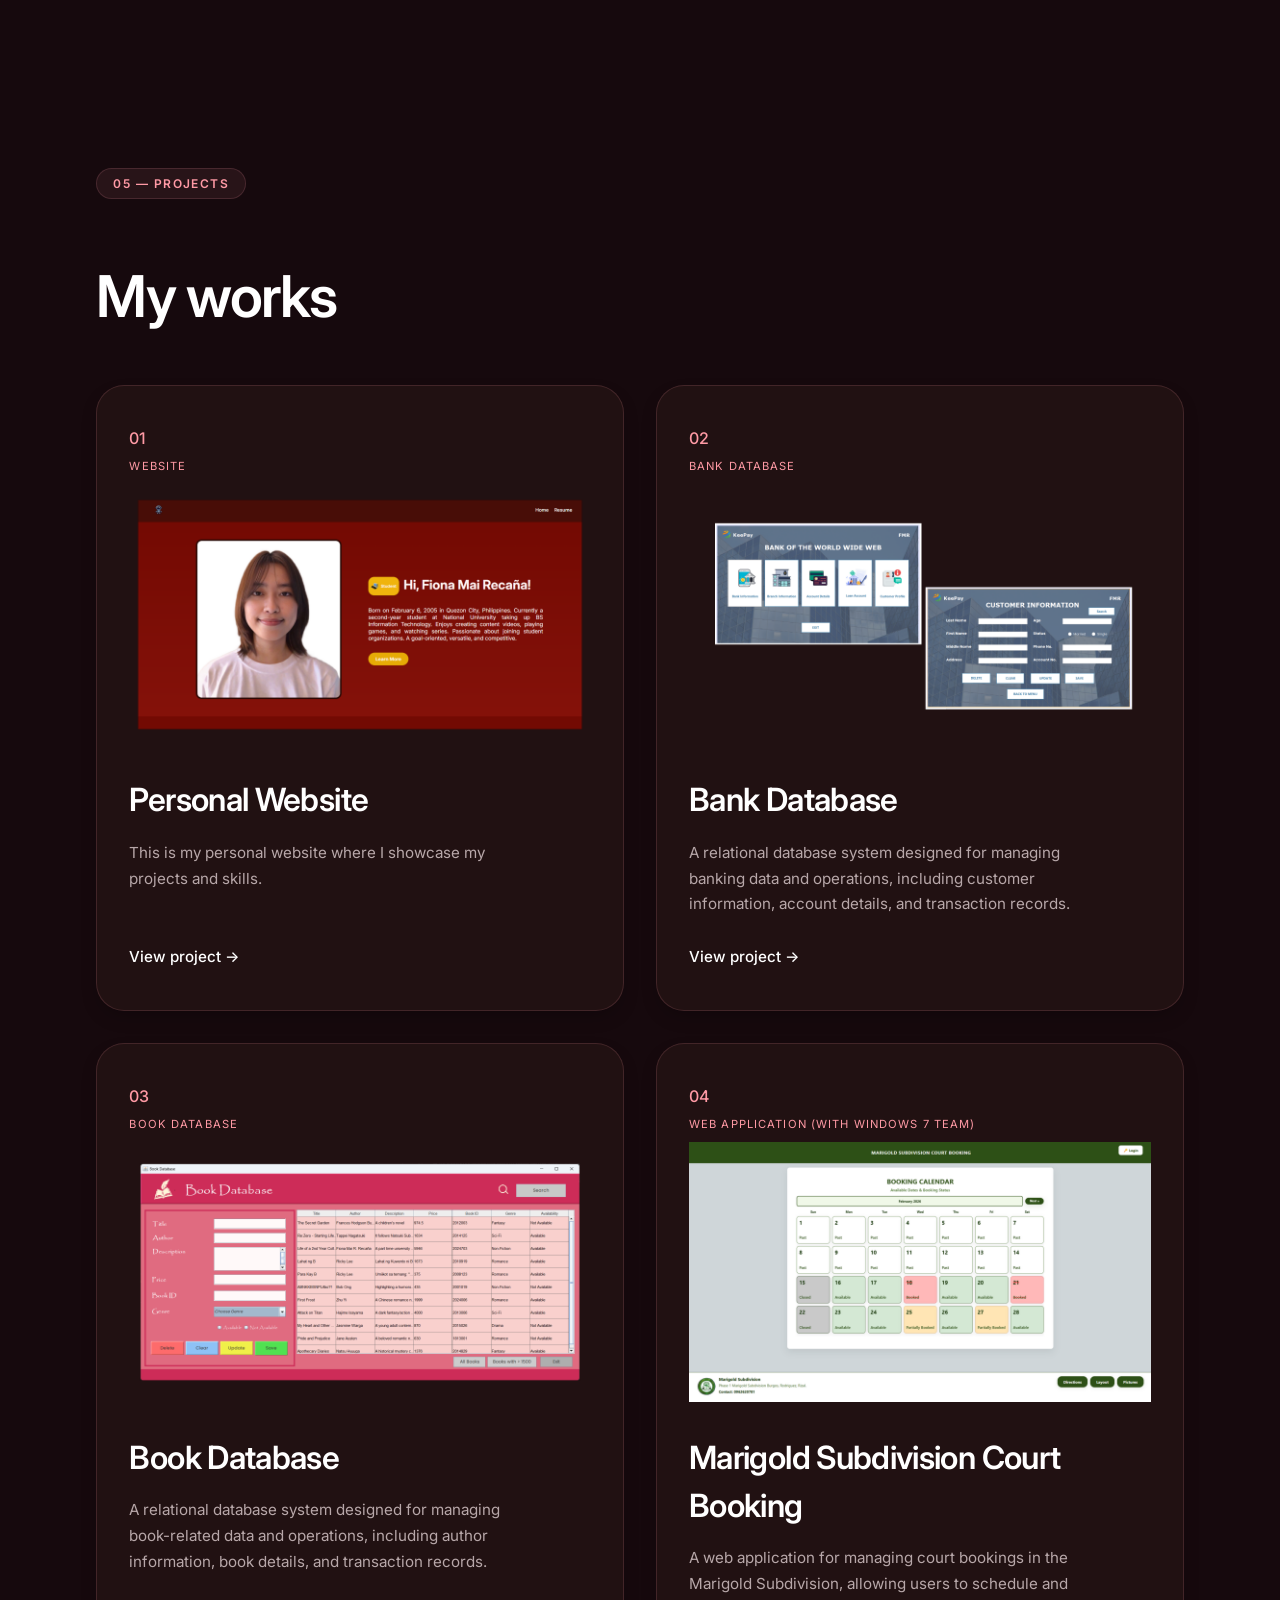
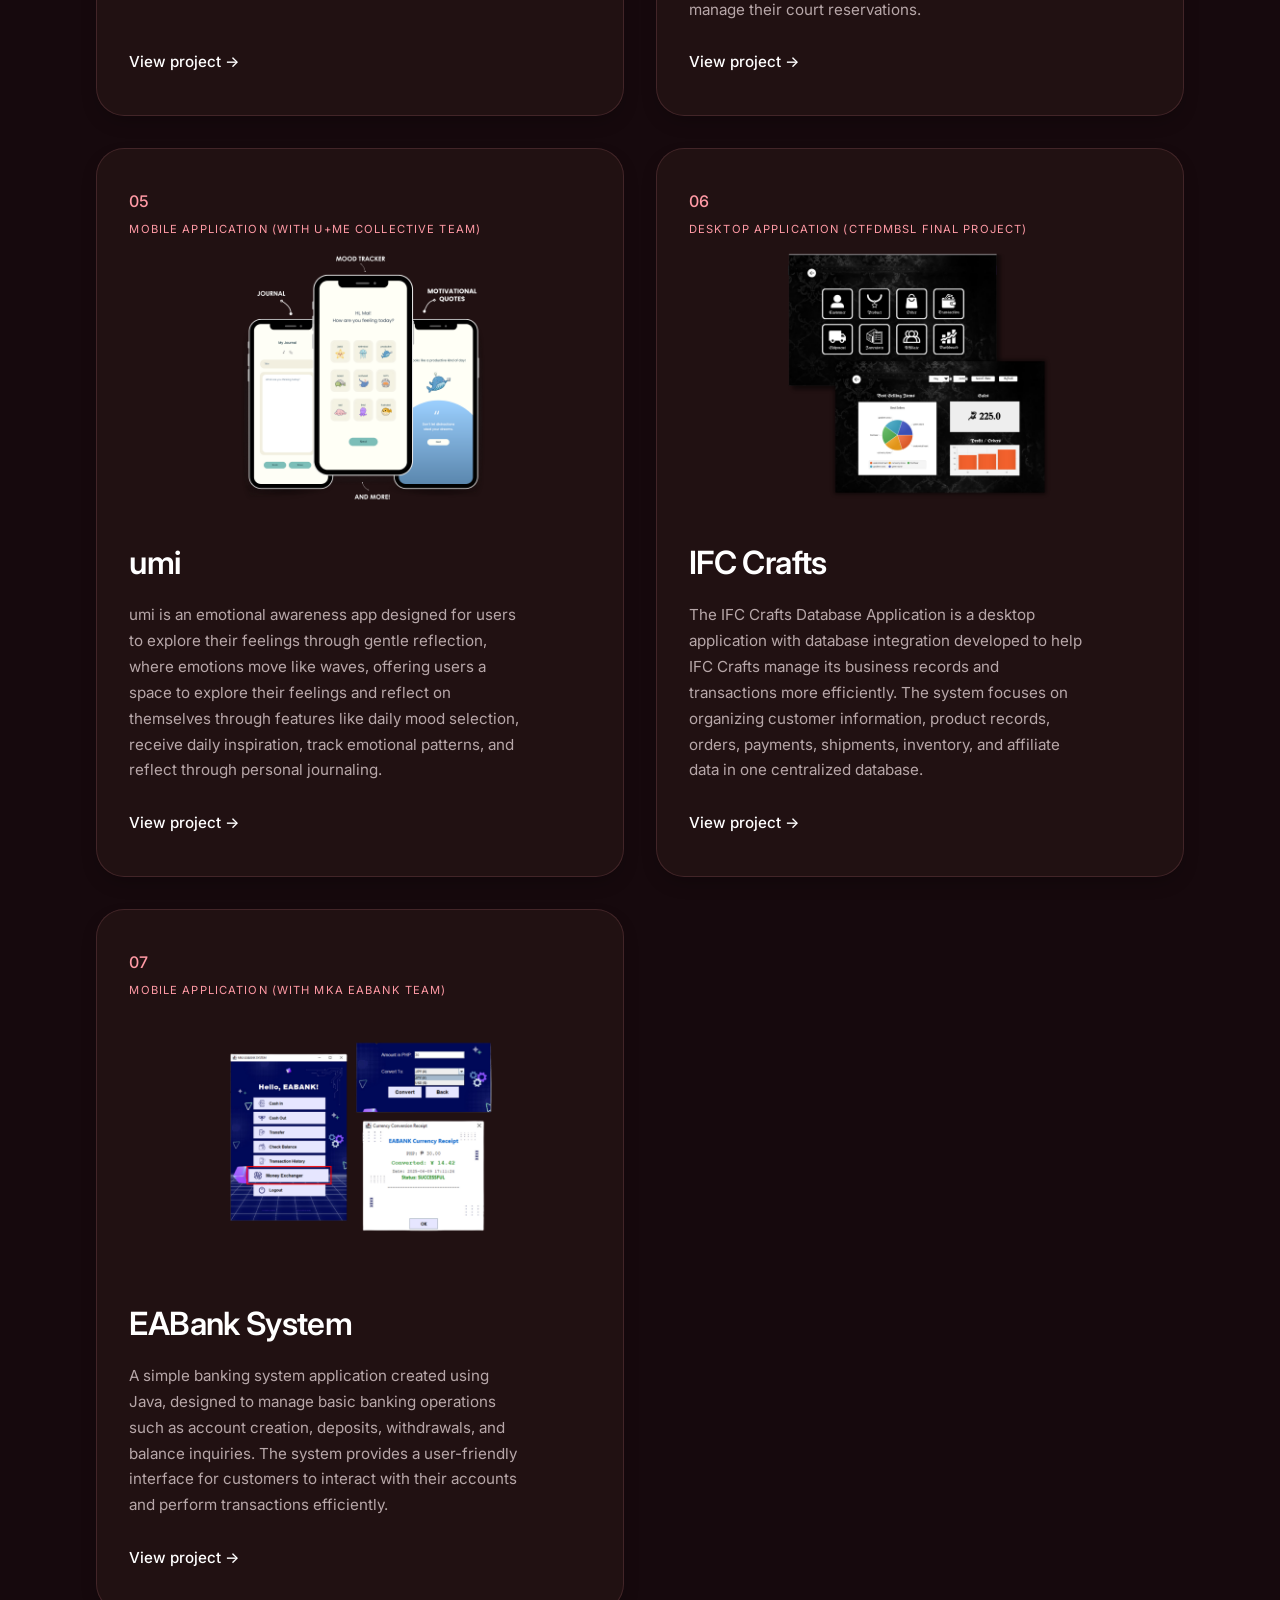
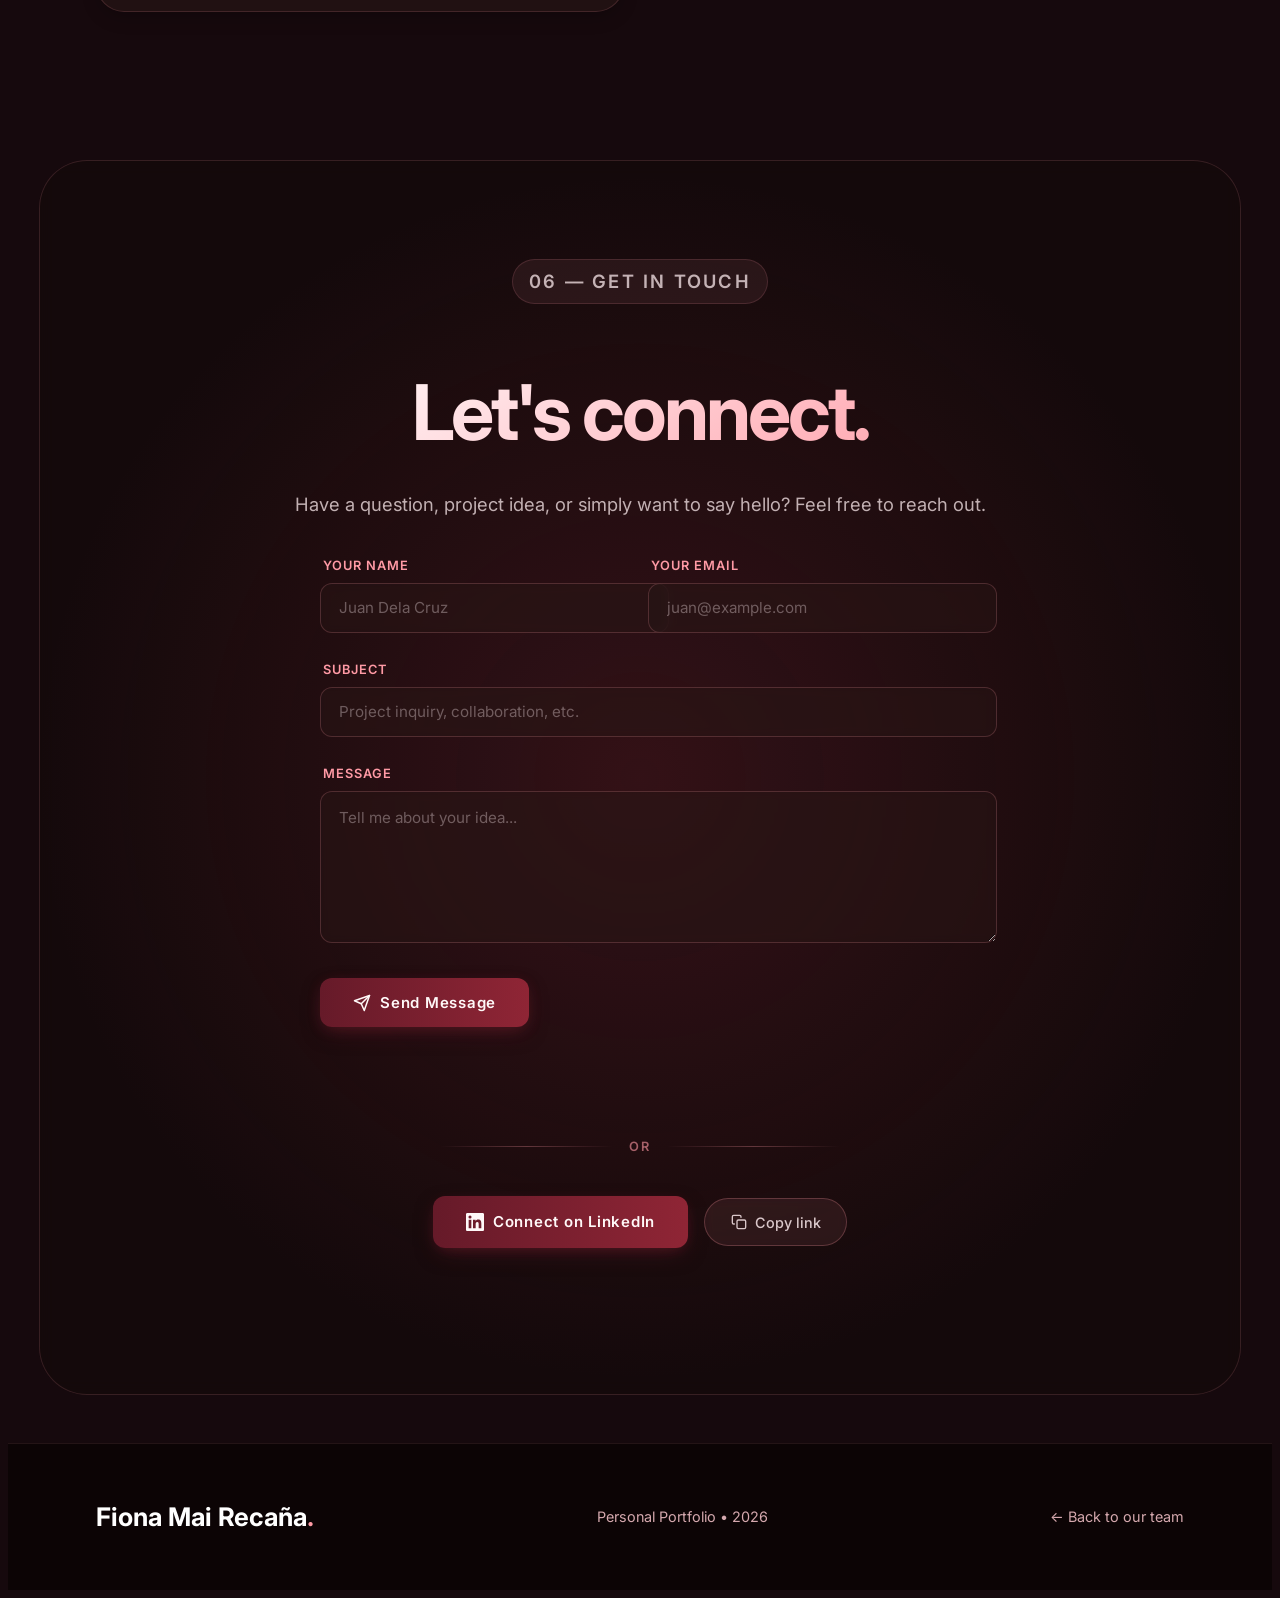
==== commit 6e6e92a1: "upd rename" ====
--- a/Fiona/index.html
+++ b/Fiona/index.html
@@ -353,6 +353,12 @@
         <h3>Committee of Events Creation and Technical Production, CCIT Student Council</h3>
         <p>Designs event venues and serves as part of the working committee during organizational events.</p>
       </div>
+      
+      <div class="skill-card">
+        <span>May 2024</span>
+        <h3>Publishing/Marketing, Quezon City Public Library</h3>
+        <p>Created video contents to support the promotion of the Quezon City Public Library</p>
+      </div>      
 
     </div>
   </section>
